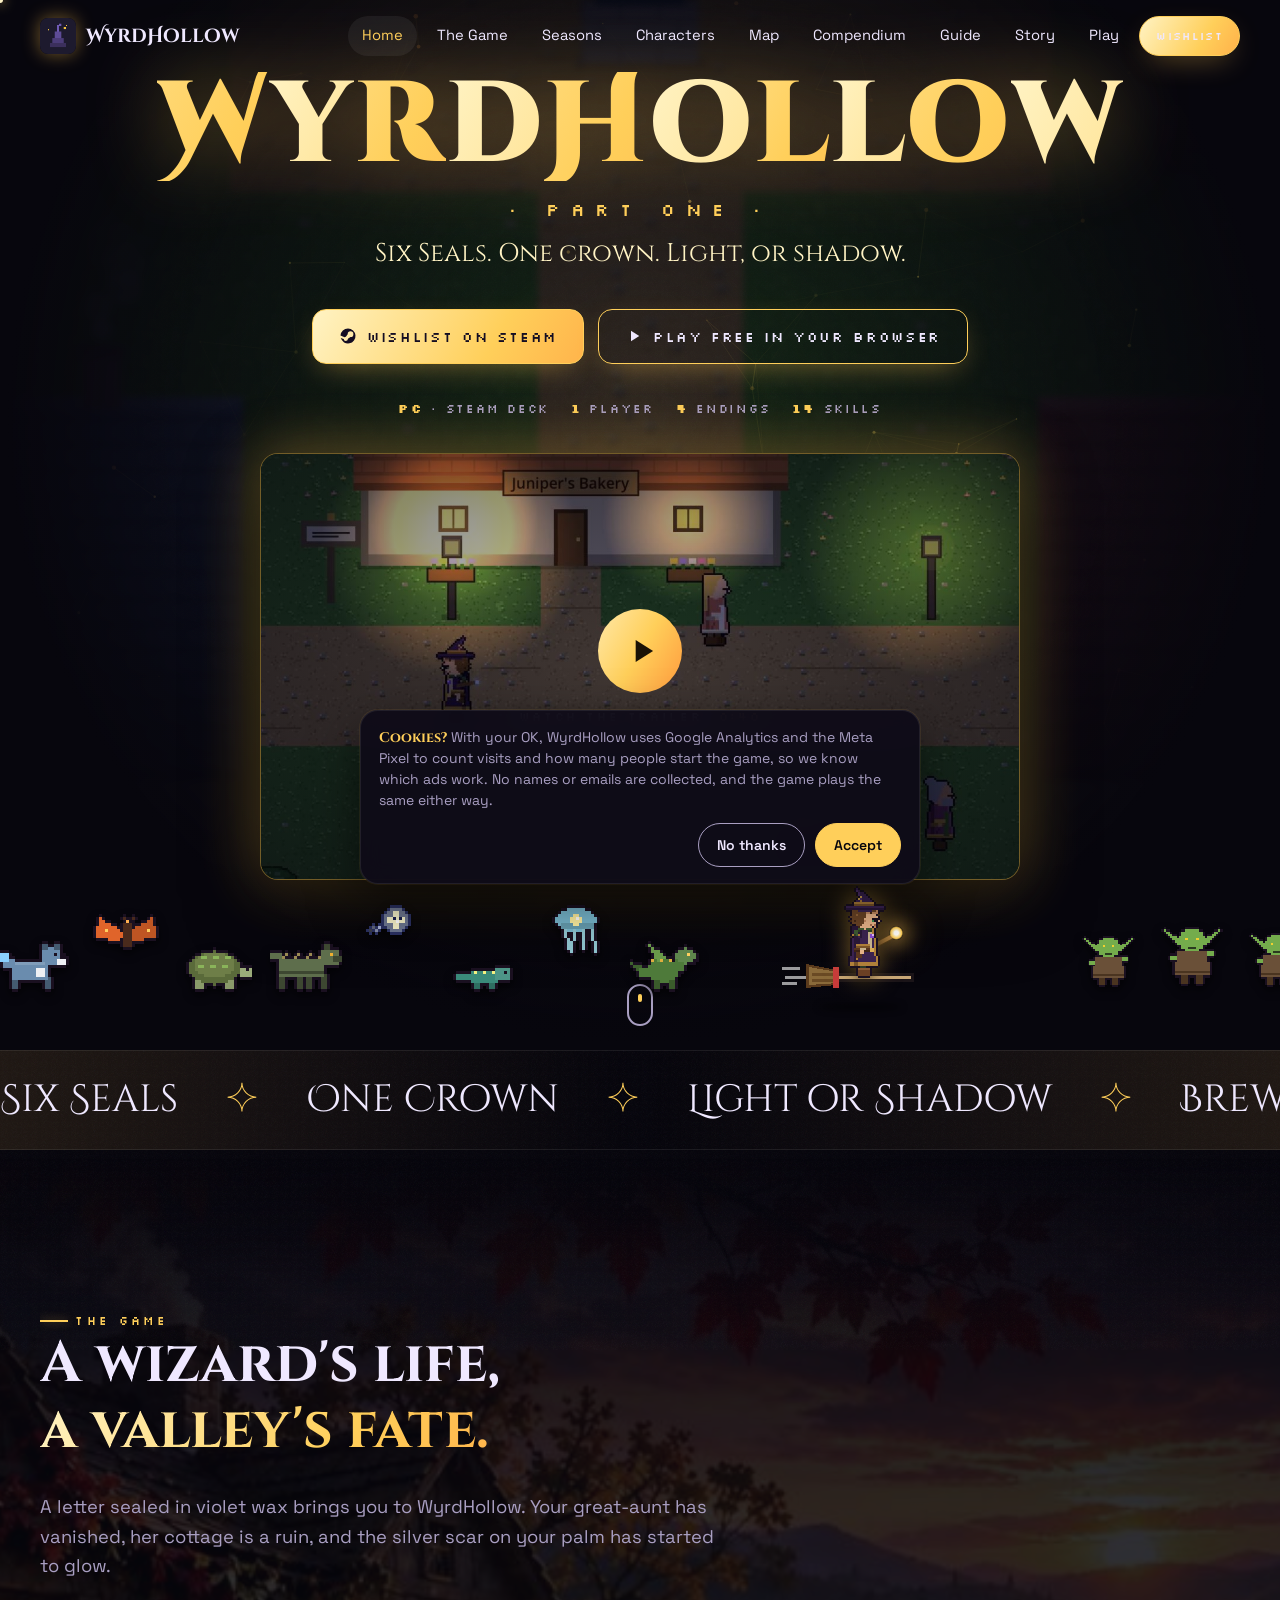
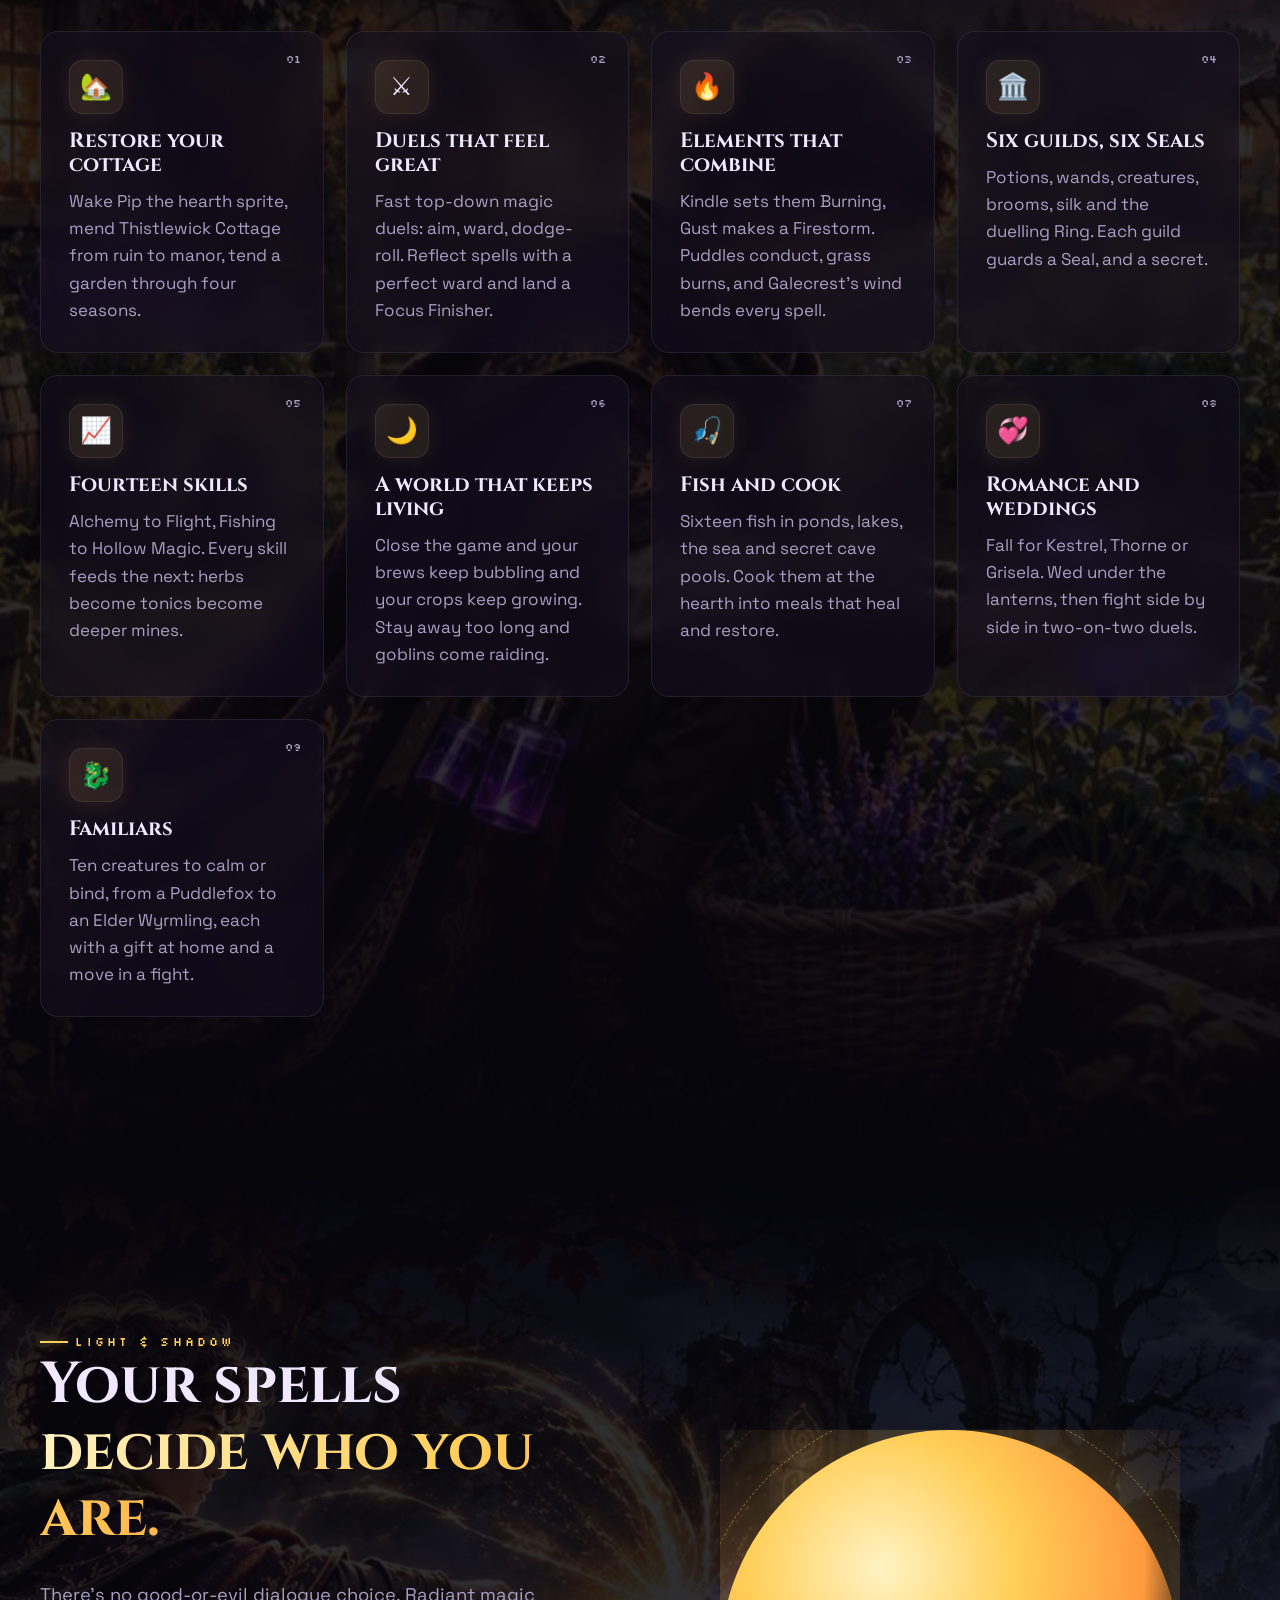
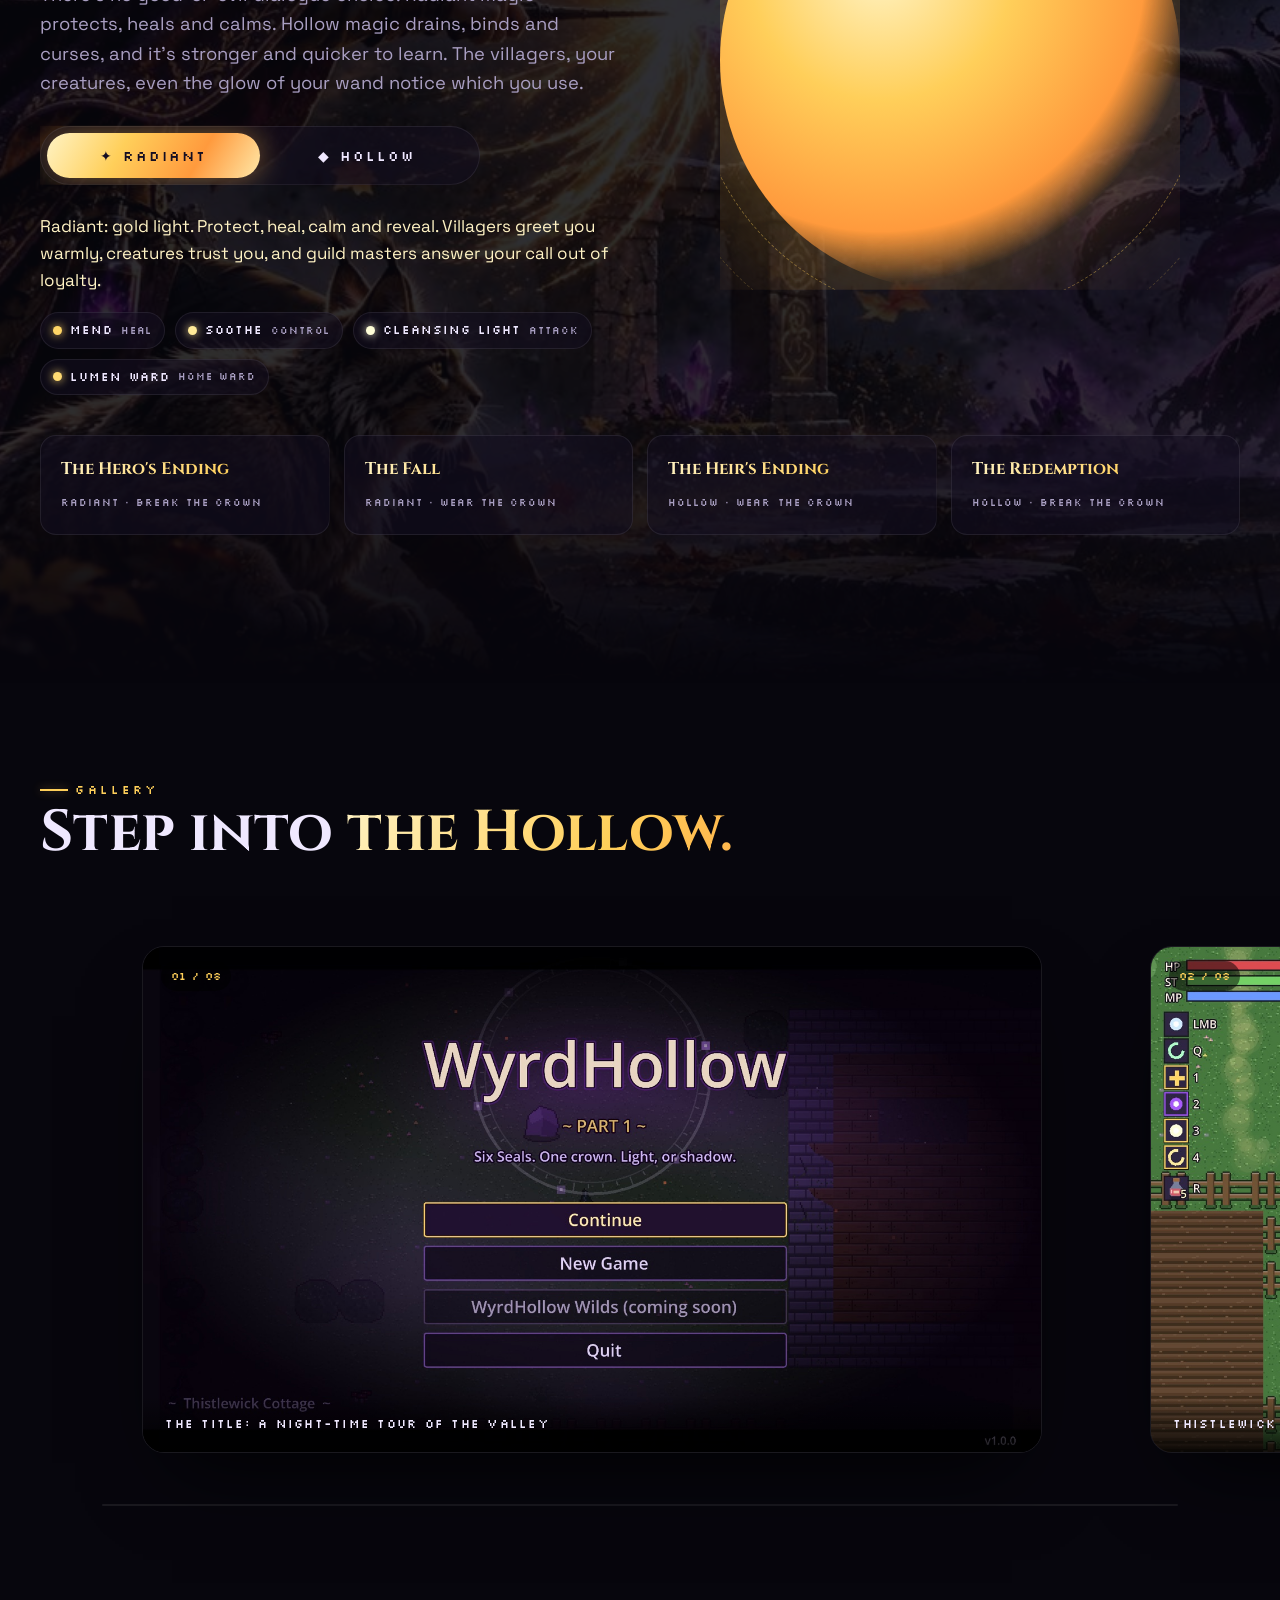
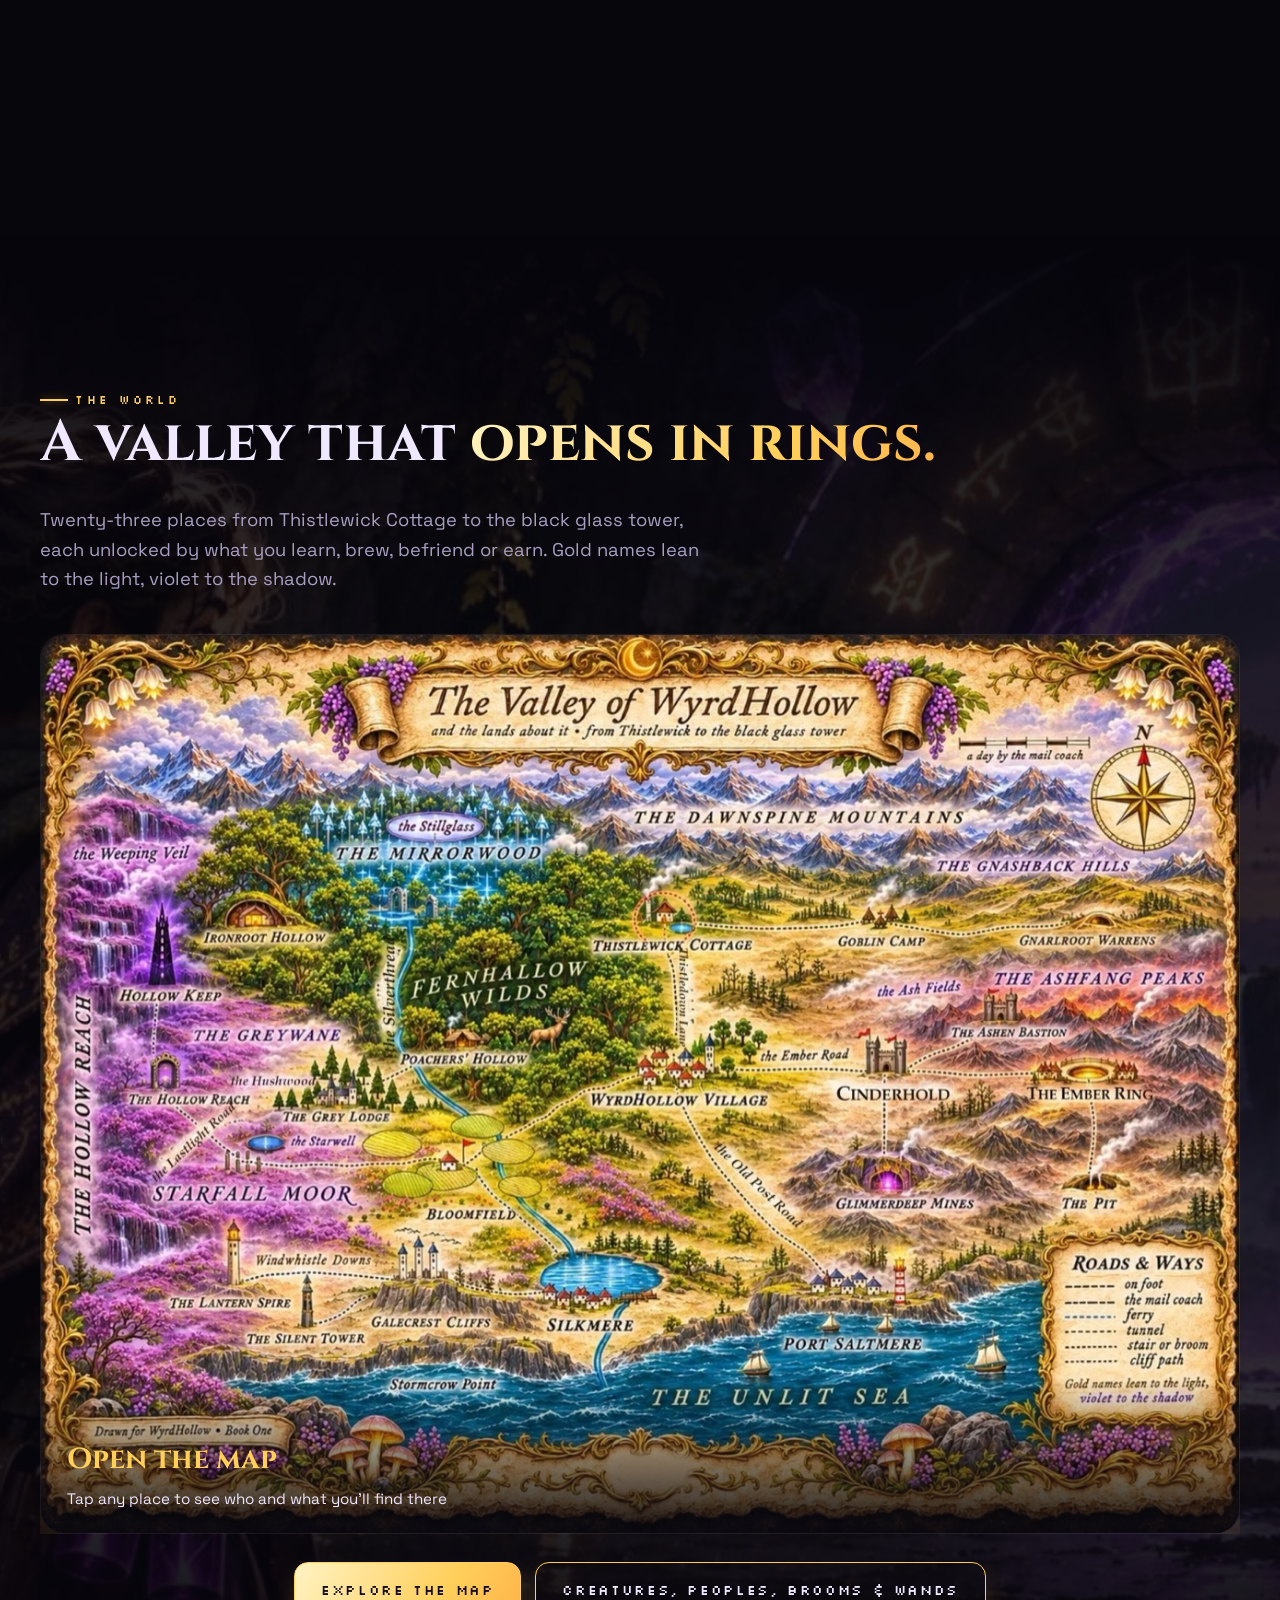
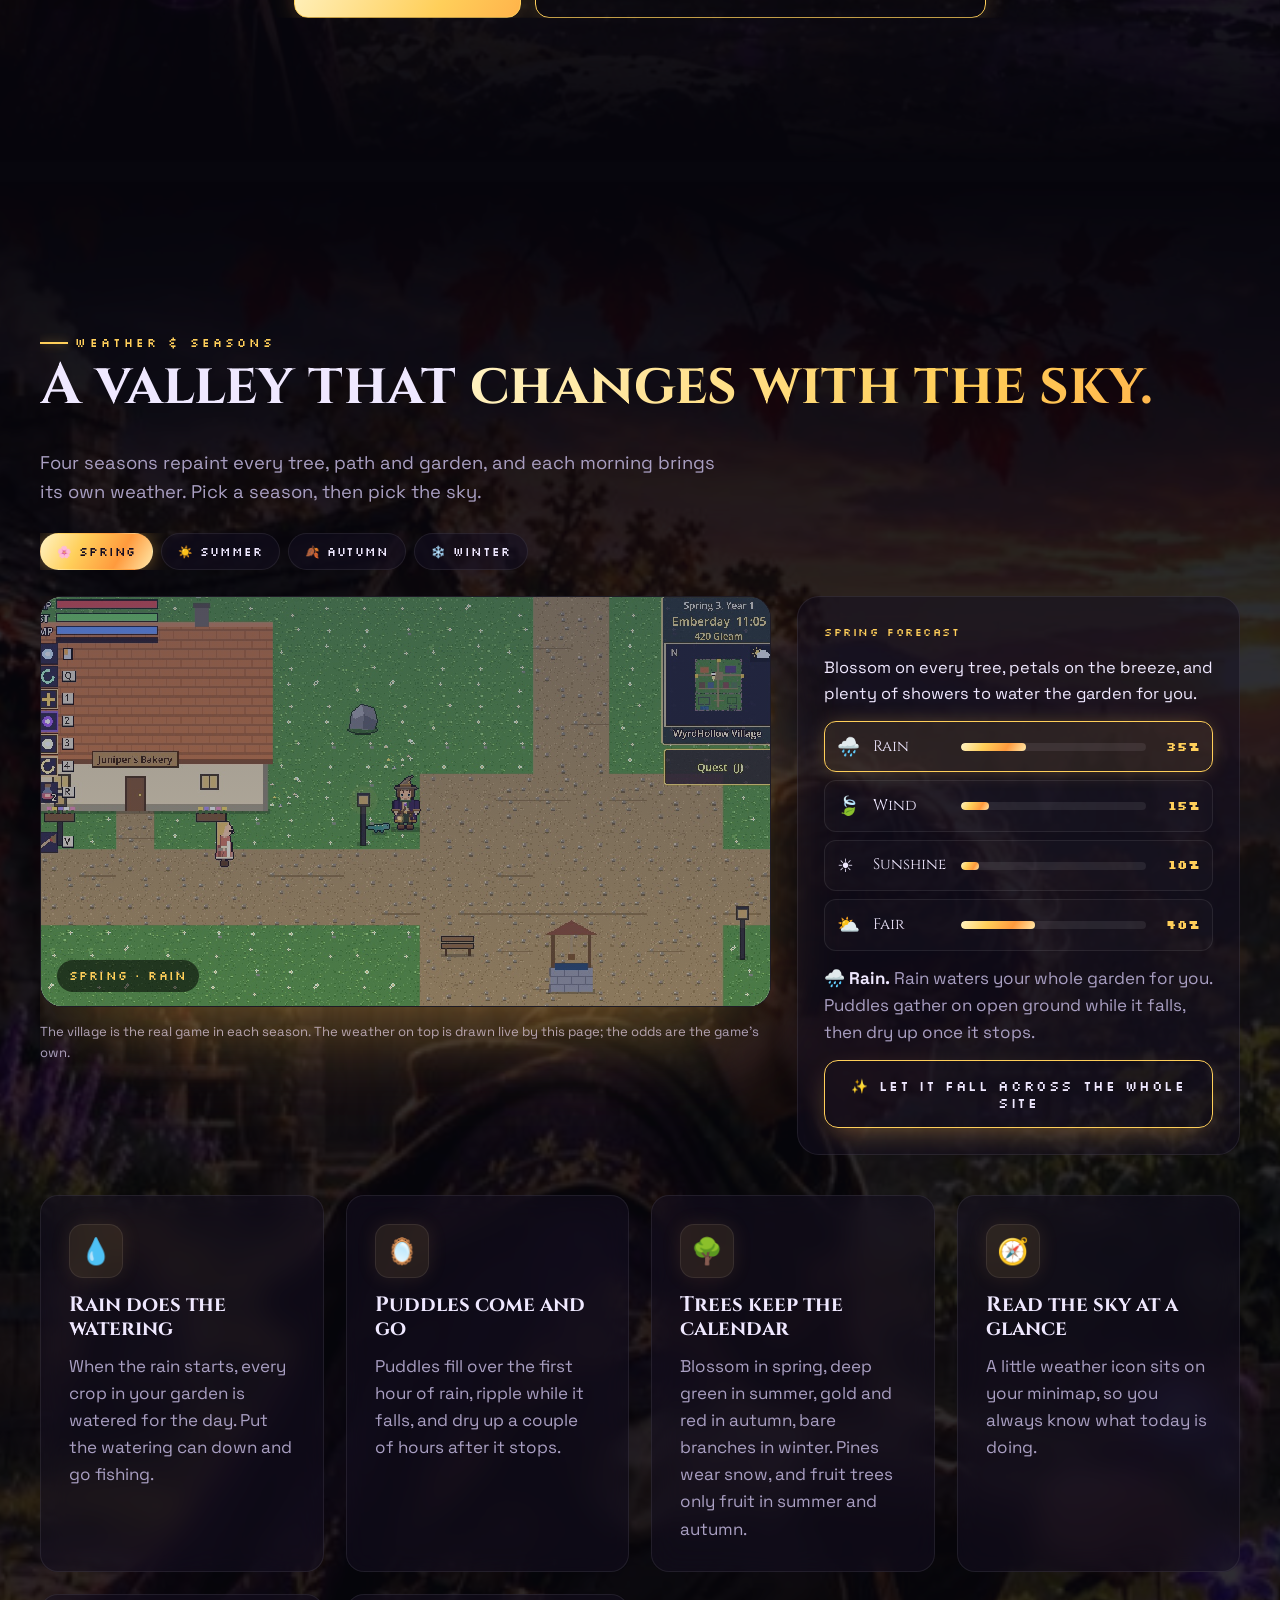
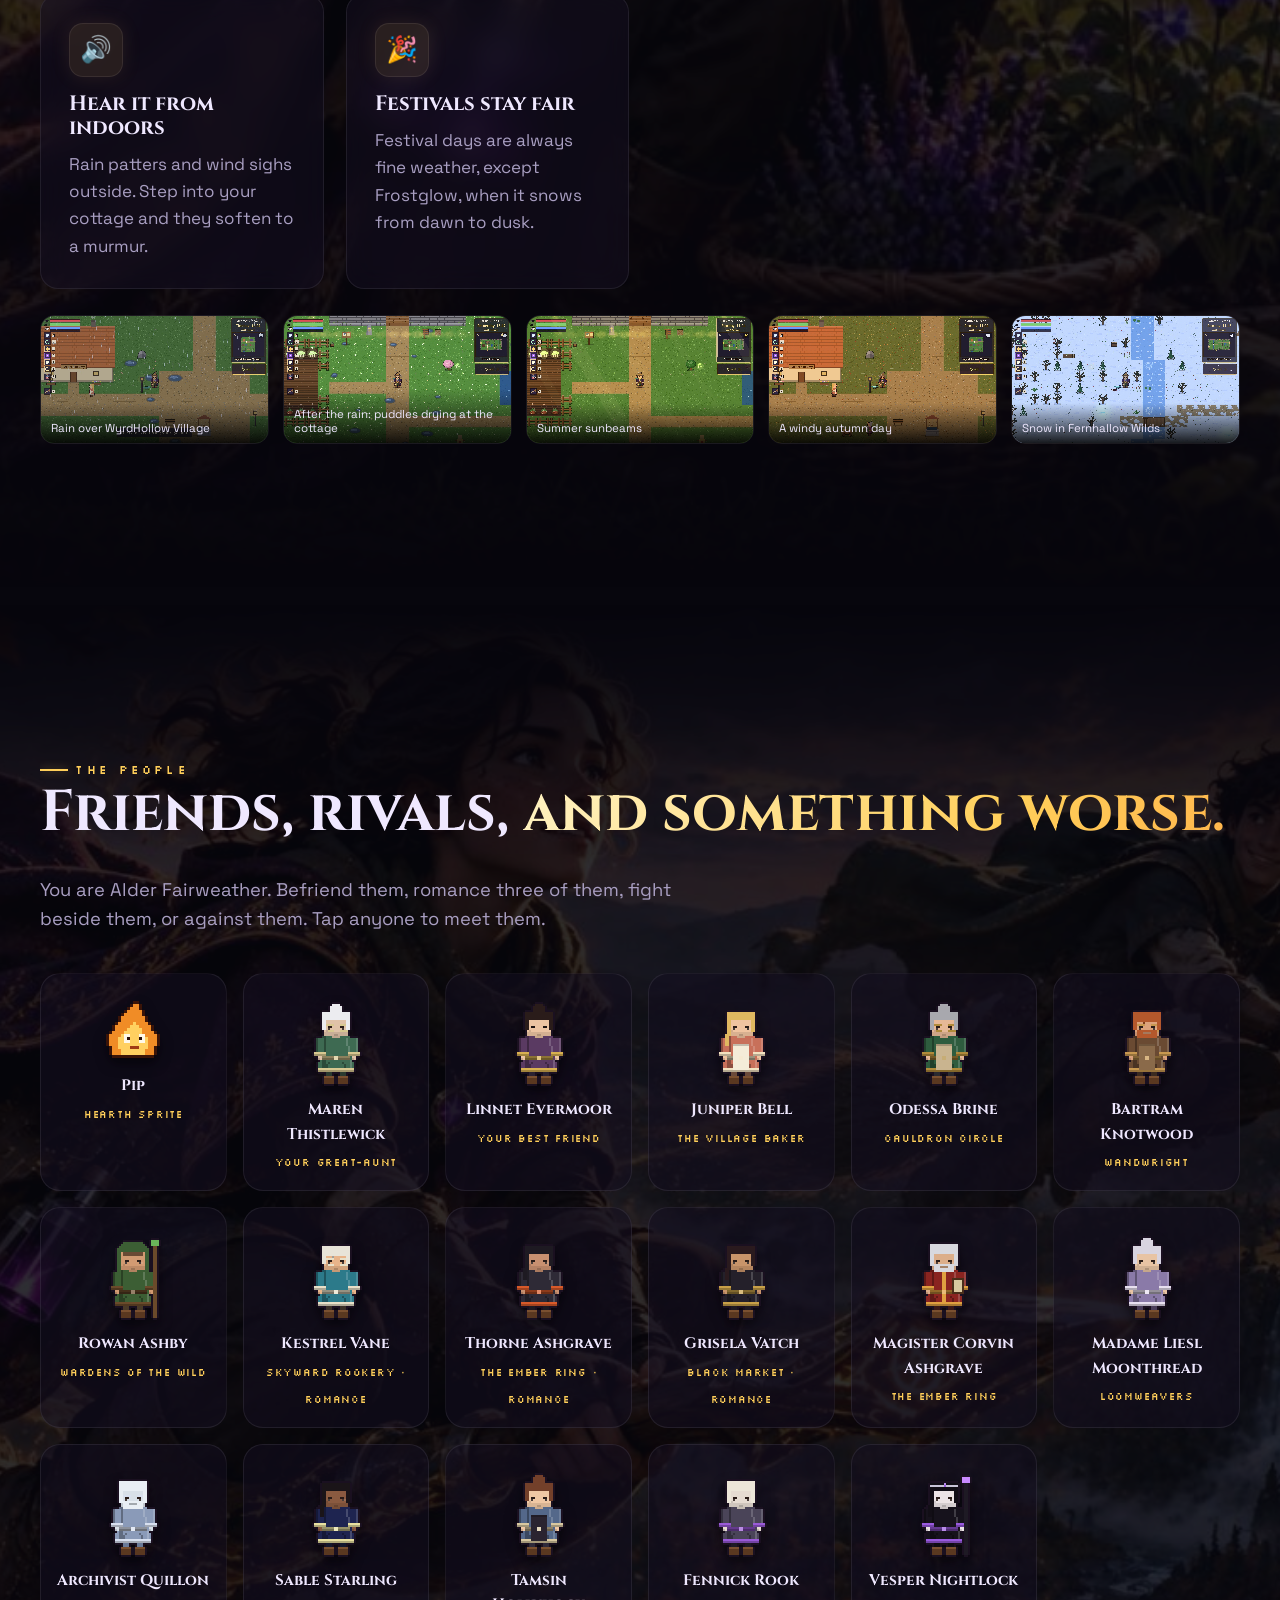
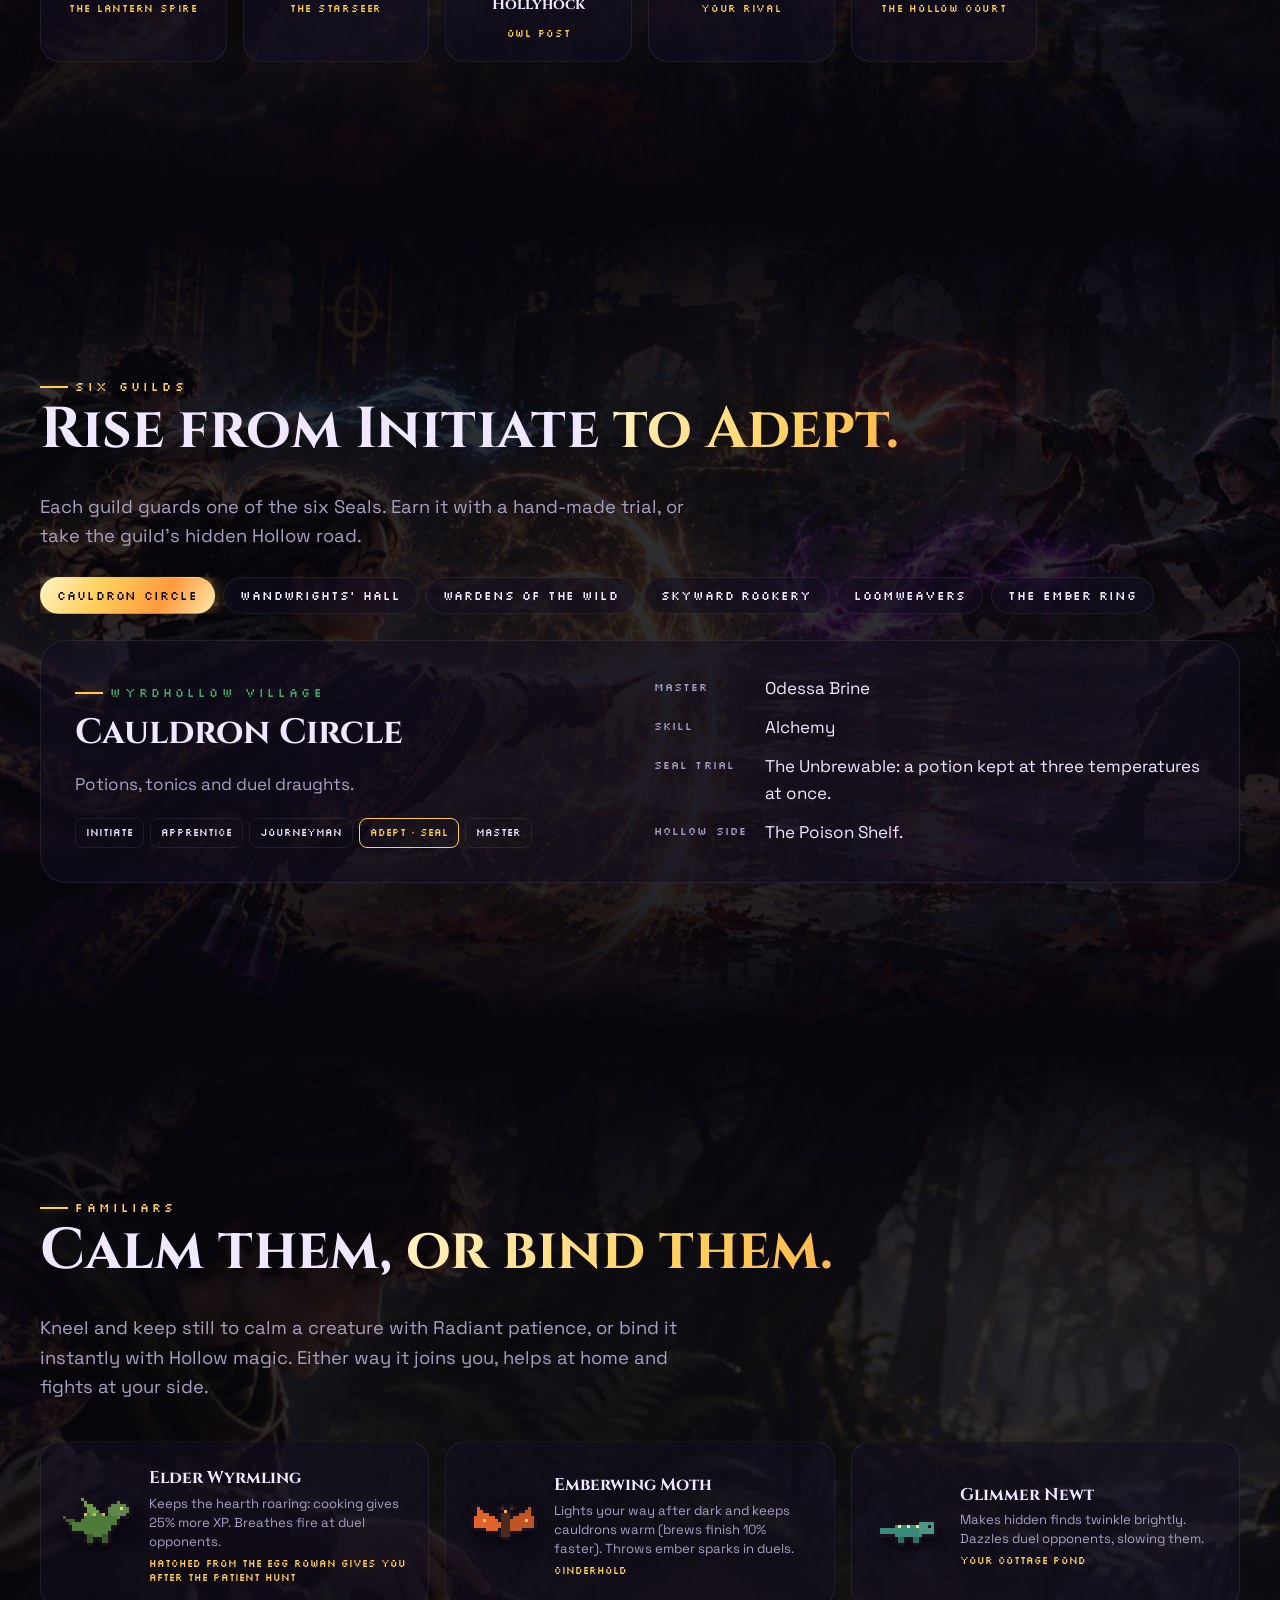
==== index.html @ f8dd158a "The Book section: WyrdHollow: Part 1, the novel, January 2027" ====
<!doctype html>
<html lang="en" data-path="radiant">
<head>
	<meta charset="utf-8">
	<meta name="viewport" content="width=device-width, initial-scale=1">
	<title>WyrdHollow: Part 1 · Free cozy wizard life sim, play in your browser</title>
	<meta name="description" content="Play WyrdHollow: Part 1 free in your browser, no download. A cosy pixel-art wizarding life sim: restore your cottage, grow herbs, brew potions, join six guilds, duel with real-time magic and choose Light or Shadow.">
	<meta property="og:title" content="WyrdHollow: Part 1">
	<meta property="og:description" content="Six Seals. One crown. Light, or shadow. A pixel-art wizarding life sim coming to Steam.">
	<meta property="og:image" content="https://www.wyrdhollow.com/assets/shots/01_title.jpg">
	<meta property="og:url" content="https://www.wyrdhollow.com/">
	<meta property="og:type" content="website">
	<meta name="twitter:card" content="summary_large_image">
	<link rel="canonical" href="https://www.wyrdhollow.com/">
	<script type="application/ld+json">{"@context":"https://schema.org","@type":"VideoGame","name":"WyrdHollow: Part 1","url":"https://www.wyrdhollow.com/","image":"https://www.wyrdhollow.com/assets/shots/01_title.jpg","description":"A cosy pixel-art wizarding life sim. Restore your cottage, grow herbs, brew potions, join six guilds, duel with real-time magic and choose Light or Shadow.","genre":["Life simulation","Role-playing"],"gamePlatform":["Web browser"],"applicationCategory":"Game","operatingSystem":"Any","playMode":"SinglePlayer","offers":{"@type":"Offer","price":"0","priceCurrency":"USD","url":"https://www.wyrdhollow.com/play/"}}</script>
	<meta name="theme-color" content="#07060d">
	<link rel="icon" href="assets/favicon.png">
	<link rel="preconnect" href="https://fonts.googleapis.com">
	<link rel="preconnect" href="https://fonts.gstatic.com" crossorigin>
	<link href="https://fonts.googleapis.com/css2?family=Cinzel+Decorative:wght@700;900&family=Cinzel:wght@500;700&family=Silkscreen&family=Space+Grotesk:wght@400;500;600&display=swap" rel="stylesheet">
	<link rel="stylesheet" href="css/style.css?v=18">
</head>
<body class="locked">
	<div id="loader"><div class="sig"><div class="ring"></div><div class="ring"></div><div class="ring"></div></div><p>WEAVING THE VALLEY…</p></div>
	<canvas id="weave"></canvas>
	<div class="grain"></div>
	<div class="vignette"></div>
	<div id="wipe"></div>
	<div id="portal"></div>
	<div id="cursor"></div><div id="cursor-dot"></div>
	<div id="scrollbar"></div>
	<canvas id="skyfall" aria-hidden="true"></canvas>

	<header class="top">
		<div class="wrap nav">
			<a class="brand" href="#/"><img src="assets/icon.png" alt="">WyrdHollow</a>
			<button class="menu-btn" aria-label="Menu">MENU</button>
			<nav class="links">
				<a href="#/" data-view="home">Home</a>
				<a href="#/#game" data-view="home">The Game</a>
				<a href="#/#weather" data-view="home">Seasons</a>
				<a href="#/#characters" data-view="home">Characters</a>
				<a href="#/map" data-view="map">Map</a>
				<a href="#/compendium" data-view="compendium">Compendium</a>
				<a href="#/guide" data-view="guide">Guide</a>
				<a href="#/story" data-view="story">Story</a>
				<a href="#/play" data-view="play">Play</a>
				<a class="btn" data-steam href="#" style="padding:10px 16px;font-size:.7rem">Wishlist</a>
			</nav>
		</div>
	</header>

	<main>
	<!-- ============================ HOME ============================ -->
	<div class="view" id="view-home">
		<section class="hero">
			<div class="hero-bg"><img src="assets/shots/03_village.jpg" alt="" data-parallax="0.25"></div>
			<div class="hero-inner wrap">
				<h1 class="logo" aria-label="WyrdHollow">WyrdHollow</h1>
				<div class="part">· PART ONE ·</div>
				<p class="tag">Six Seals. One crown. Light, or shadow.</p>
				<div class="hero-ctas">
					<a class="btn magnet" data-steam href="#"><svg viewBox="0 0 24 24" fill="currentColor"><path d="M12 2a10 10 0 0 0-10 9.4l5.4 2.2a2.8 2.8 0 0 1 1.6-.5h.2l2.4-3.5v-.1a3.8 3.8 0 1 1 3.8 3.8h-.1l-3.4 2.4v.1a2.8 2.8 0 0 1-5.6.3L2.4 14.8A10 10 0 1 0 12 2z"/></svg>Wishlist on Steam</a>
					<a class="btn ghost magnet" href="#/play"><svg viewBox="0 0 24 24" fill="currentColor"><path d="M8 5v14l11-7z"/></svg>Play free in your browser</a>
				</div>
				<div class="hero-meta"><span><b>PC</b> · STEAM DECK</span><span><b>1</b> PLAYER</span><span><b>4</b> ENDINGS</span><span><b>14</b> SKILLS</span></div>
				<!-- The trailer: wide cut on computers, tall cut on phones. Nothing downloads until Play is pressed. -->
				<div class="hero-trailer" id="trailer">
					<video id="trailer-video" playsinline preload="none" poster="assets/trailer/poster.jpg" aria-label="WyrdHollow trailer"></video>
					<button class="trailer-play" id="trailer-play" type="button" aria-label="Watch the trailer">
						<span class="ring"><svg viewBox="0 0 24 24" fill="currentColor"><path d="M8 5v14l11-7z"/></svg></span>
						<span class="label">WATCH THE TRAILER <i>0:40</i></span>
					</button>
				</div>
			</div>
			<div class="parade" id="parade" aria-hidden="true"></div>
			<div class="scroll-hint"></div>
		</section>

		<div class="marquee"><div class="track" id="marquee"></div></div>

		<section id="game" data-bg style="--bgimg:url(../assets/bg/game_garden.jpg)">
			<div class="wrap">
				<span class="kicker" data-reveal>The Game</span>
				<h2 data-reveal>A wizard's life,<br><span class="grad-text">a valley's fate.</span></h2>
				<p class="lead" data-reveal>A letter sealed in violet wax brings you to WyrdHollow. Your great-aunt has vanished, her cottage is a ruin, and the silver scar on your palm has started to glow.</p>
				<div class="grid g3" id="features" style="margin-top:50px"></div>
			</div>
		</section>

		<section id="path" data-bg style="--bgimg:url(../assets/bg/path_duel.jpg)">
			<div class="wrap path">
				<div>
					<span class="kicker" data-reveal>Light &amp; Shadow</span>
					<h2 data-reveal>Your spells<br><span class="grad-text">decide who you are.</span></h2>
					<p class="lead" data-reveal>There's no good-or-evil dialogue choice. Radiant magic protects, heals and calms. Hollow magic drains, binds and curses, and it's stronger and quicker to learn. The villagers, your creatures, even the glow of your wand notice which you use.</p>
					<div class="switch" data-reveal><span class="knob"></span><button data-p="radiant">✦ RADIANT</button><button data-p="hollow">◆ HOLLOW</button></div>
					<p id="path-blurb" class="swap" style="color:var(--accent3)"></p>
					<div class="spell-chips" id="path-spells"></div>
				</div>
				<div class="orb" data-reveal></div>
			</div>
			<div class="wrap"><div class="endings" id="endings"></div></div>
		</section>

		<section class="hscroll" id="gallery">
			<div class="sticky">
				<div class="wrap" style="margin-bottom:34px"><span class="kicker">Gallery</span><h2>Step into <span class="grad-text">the Hollow.</span></h2></div>
				<div class="rail" id="rail"></div>
				<div class="progress-bar"><i id="rail-bar"></i></div>
				<p class="swipe-hint" id="swipe-hint">Swipe to see all the screenshots →</p>
			</div>
		</section>

		<section id="world" data-bg style="--bgimg:url(../assets/bg/world_portal.jpg)">
			<div class="wrap">
				<span class="kicker" data-reveal>The World</span>
				<h2 data-reveal>A valley that <span class="grad-text">opens in rings.</span></h2>
				<p class="lead" data-reveal>Twenty-three places from Thistlewick Cottage to the black glass tower, each unlocked by what you learn, brew, befriend or earn. Gold names lean to the light, violet to the shadow.</p>
				<a class="map-teaser" href="#/map" data-reveal>
					<img src="assets/atlas/map_small.jpg" alt="The painted map of the Valley of WyrdHollow" loading="lazy" width="1300" height="975">
					<span class="map-teaser-cta"><b>Open the map</b><small>Tap any place to see who and what you'll find there</small></span>
				</a>
				<div class="hero-ctas" style="margin-top:28px" data-reveal><a class="btn magnet" href="#/map">Explore the map</a><a class="btn ghost magnet" href="#/compendium">Creatures, peoples, brooms &amp; wands</a></div>
			</div>
		</section>

		<section id="weather" data-bg style="--bgimg:url(../assets/bg/game_garden.jpg)">
			<div class="wrap">
				<span class="kicker" data-reveal>Weather &amp; Seasons</span>
				<h2 data-reveal>A valley that <span class="grad-text">changes with the sky.</span></h2>
				<p class="lead" data-reveal>Four seasons repaint every tree, path and garden, and each morning brings its own weather. Pick a season, then pick the sky.</p>
				<div class="tabs" id="season-tabs" data-reveal></div>
				<div class="sky" data-reveal>
					<div class="sky-left">
					<div class="sky-stage" id="sky-stage" data-kind="rain">
						<div class="sky-imgs" id="sky-imgs"></div>
						<div class="sky-tint"></div>
						<canvas id="sky-canvas"></canvas>
						<div class="sky-flash" id="sky-flash"></div>
						<span class="sky-label" id="sky-label"></span>
					</div>
					<p class="sky-note">The village is the real game in each season. The weather on top is drawn live by this page; the odds are the game's own.</p>
					</div>
					<div class="sky-panel">
						<span class="sky-kicker" id="sky-season"></span>
						<p class="sky-blurb swap" id="sky-blurb"></p>
						<div class="forecast" id="forecast"></div>
						<p class="sky-kind swap" id="sky-kind"></p>
						<button class="btn ghost" id="sky-everywhere" type="button" aria-pressed="false">✨ Let it fall across the whole site</button>
					</div>
				</div>
				<div class="grid g3" id="sky-facts" style="margin-top:40px"></div>
				<div class="sky-shots" id="sky-shots"></div>
			</div>
		</section>

		<section id="characters" data-bg style="--bgimg:url(../assets/bg/characters_broom.jpg)">
			<div class="wrap">
				<span class="kicker" data-reveal>The People</span>
				<h2 data-reveal>Friends, rivals, <span class="grad-text">and something worse.</span></h2>
				<p class="lead" data-reveal>You are Alder Fairweather. Befriend them, romance three of them, fight beside them, or against them. Tap anyone to meet them.</p>
				<div class="cast" id="cast" style="margin-top:40px"></div>
			</div>
		</section>

		<section id="guilds" data-bg style="--bgimg:url(../assets/bg/guilds_duel.jpg)">
			<div class="wrap">
				<span class="kicker" data-reveal>Six Guilds</span>
				<h2 data-reveal>Rise from Initiate <span class="grad-text">to Adept.</span></h2>
				<p class="lead" data-reveal>Each guild guards one of the six Seals. Earn it with a hand-made trial, or take the guild's hidden Hollow road.</p>
				<div class="tabs" id="guild-tabs" data-reveal></div>
				<div class="guild-panel swap" id="guild-panel" data-reveal></div>
			</div>
		</section>

		<section id="familiars" data-bg style="--bgimg:url(../assets/bg/familiars_fox.jpg)">
			<div class="wrap">
				<span class="kicker" data-reveal>Familiars</span>
				<h2 data-reveal>Calm them, <span class="grad-text">or bind them.</span></h2>
				<p class="lead" data-reveal>Kneel and keep still to calm a creature with Radiant patience, or bind it instantly with Hollow magic. Either way it joins you, helps at home and fights at your side.</p>
				<div class="critters" id="critters" style="margin-top:40px"></div>
			</div>
		</section>

		<section id="achievements" data-bg style="--bgimg:url(../assets/bg/achievements_book.jpg)">
			<div class="wrap">
				<span class="kicker" data-reveal>Achievements</span>
				<h2 data-reveal><span id="ach-count">33</span> to earn on <span class="grad-text">Steam.</span></h2>
				<p class="lead" data-reveal>Hover or tap a badge to see what it asks of you.</p>
				<div class="ach" id="ach" style="margin-top:40px"></div>
			</div>
		</section>

		<section id="book" data-bg style="--bgimg:url(../assets/bg/achievements_book.jpg)">
			<div class="wrap book">
				<div class="book-cover" data-reveal aria-hidden="true">
					<span class="bc-top">A NOVEL</span>
					<span class="bc-title">Wyrd<br>Hollow</span>
					<span class="bc-part">· PART 1 ·</span>
					<span class="bc-seal">✦</span>
					<span class="bc-by">JT</span>
				</div>
				<div>
					<span class="kicker" data-reveal>The Book</span>
					<h2 data-reveal>WyrdHollow: <span style="white-space:nowrap">Part 1,</span><br><span class="grad-text">the novel.</span></h2>
					<div class="book-date" data-reveal>COMING JANUARY 2027</div>
					<p class="lead" data-reveal>WyrdHollow began as a book. JT has been writing it since 2020, and the first part arrives in January 2027.</p>
					<p data-reveal style="color:var(--muted)">A letter sealed in violet wax, a ruined cottage, a silver scar that has started to glow, and six Seals standing between the valley and the Hollow Crown. Read the whole story, then choose how it ends.</p>
					<p class="book-note" data-reveal>Where to get it will be posted here closer to launch.</p>
				</div>
			</div>
		</section>

		<section id="news" data-bg style="--bgimg:url(../assets/bg/world_portal.jpg)">
			<div class="wrap">
				<span class="kicker" data-reveal>Fresh from the workshop</span>
				<h2 data-reveal>What's new <span class="grad-text">in the valley.</span></h2>
				<div class="news" id="news-list" style="margin-top:40px"></div>
			</div>
		</section>


		<section class="everywhere" id="everywhere">
			<div class="wrap">
				<span class="kicker" data-reveal>Play and follow</span>
				<h2 data-reveal>Find WyrdHollow <span class="grad-text">everywhere.</span></h2>
				<div class="ev-grid" data-reveal>
					<a class="ev-card" href="#/play"><span class="ev-ico"><svg viewBox="0 0 24 24" fill="currentColor" aria-hidden="true"><path d="M8 5v14l11-7z"/></svg></span><span><b>Play in your browser</b><small>Free, right here</small></span><i class="ev-tag live">Live</i></a>
					<a class="ev-card" href="https://jtgill00.itch.io/wyrdhollow" target="_blank" rel="noopener"><span class="ev-ico"><svg viewBox="0 0 24 24" fill="currentColor" aria-hidden="true"><path d="M4 4h16l2 4v2a2.5 2.5 0 0 1-4.3 1.7A2.5 2.5 0 0 1 14 11.7a2.5 2.5 0 0 1-4 0A2.5 2.5 0 0 1 6.3 11.7 2.5 2.5 0 0 1 2 10V8zm0 9.5c.6.3 1.3.5 2 .5V19h12v-5c.7 0 1.4-.2 2-.5V21H4z"/></svg></span><span><b>itch.io</b><small>Play free on itch.io</small></span><i class="ev-tag live">Live</i></a>
					<div class="ev-card soon"><img class="ev-app" src="assets/app-icon.png" alt="WyrdHollow app icon" width="56" height="56"><span><b>App Store</b><small>iPhone and iPad</small></span><i class="ev-tag">Coming soon</i></div>
					<a class="ev-card" data-steam href="#"><span class="ev-ico"><svg viewBox="0 0 24 24" fill="currentColor" aria-hidden="true"><circle cx="12" cy="12" r="10" opacity=".25"/><circle cx="15.5" cy="9.5" r="3.2"/><circle cx="8.5" cy="15.5" r="2.4"/></svg></span><span><b>Steam</b><small>Wishlist it</small></span><i class="ev-tag">Coming soon</i></a>
				</div>
				<div class="ev-social" data-reveal>
					<a href="https://www.tiktok.com/@wyrdhollow" target="_blank" rel="noopener" aria-label="WyrdHollow on TikTok"><svg viewBox="0 0 24 24" fill="currentColor" aria-hidden="true"><path d="M15.5 3h-3v12.2a2.6 2.6 0 1 1-2.6-2.6c.3 0 .5 0 .8.1V9.6a5.7 5.7 0 1 0 4.800 5.6V9.3a7 7 0 0 0 4 1.3v-3a4 4 0 0 1-4-4.6z"/></svg><span>TikTok</span></a>
					<a href="https://www.instagram.com/wyrdhollowmagic/" target="_blank" rel="noopener" aria-label="WyrdHollow on Instagram"><svg viewBox="0 0 24 24" fill="none" stroke="currentColor" stroke-width="2" aria-hidden="true"><rect x="3" y="3" width="18" height="18" rx="5"/><circle cx="12" cy="12" r="4.2"/><circle cx="17.3" cy="6.7" r="1.1" fill="currentColor" stroke="none"/></svg><span>Instagram</span></a>
					<a href="https://www.facebook.com/wyrdhollow/" target="_blank" rel="noopener" aria-label="WyrdHollow on Facebook"><svg viewBox="0 0 24 24" fill="currentColor" aria-hidden="true"><path d="M13.5 22v-8h2.7l.4-3.2h-3.1V8.7c0-.9.3-1.6 1.6-1.6h1.7V4.2c-.3 0-1.3-.1-2.5-.1-2.5 0-4.1 1.5-4.1 4.3v2.4H7.5V14h2.7v8z"/></svg><span>Facebook</span></a>
				</div>
			</div>
		</section>

		<section class="cta-band" data-bg style="--bgimg:url(../assets/bg/cta_cottage.jpg)">
			<div class="wrap" style="position:relative">
				<span class="kicker" data-reveal>Coming to Steam</span>
				<h2 class="grad-text" data-reveal>The valley is waiting.</h2>
				<p class="lead" style="margin:0 auto 34px" data-reveal>Wishlist WyrdHollow: Part 1 to hear the moment it opens its gates.</p>
				<div class="hero-ctas" data-reveal><a class="btn magnet" data-steam href="#">Wishlist on Steam</a><a class="btn ghost magnet" href="#/play">Play it now</a><a class="btn ghost magnet" href="#/guide">Read the guide</a></div>
			</div>
		</section>
	</div>

	<!-- ============================ MAP ============================ -->
	<div class="view bg-top" id="view-map" data-bg style="--bgimg:url(../assets/bg/world_portal.jpg)">
		<div class="page-hero wrap">
			<span class="kicker">The Map</span>
			<h1 class="grad-text">The Valley of WyrdHollow</h1>
			<p class="lead" style="margin:0 auto">From Thistlewick to the black glass tower. Tap a light on the map, or pick a name from the list, to see what a place is, how to reach it, and who and what you may meet there.</p>
		</div>
		<div class="wrap wide">
			<div class="atlas-bar">
				<div class="tabs" id="atlas-filter" style="margin:0"></div>
				<div class="atlas-zoom"><button type="button" id="atlas-out" aria-label="Zoom out">−</button><button type="button" id="atlas-in" aria-label="Zoom in">+</button><button type="button" id="atlas-full">VIEW WHOLE MAP</button></div>
			</div>
			<div class="atlas">
				<div class="atlas-frame" id="atlas-frame">
					<div class="atlas-map" id="atlas-map"><img src="assets/atlas/map.jpg" alt="A painted map of the Valley of WyrdHollow and the lands about it" width="2600" height="1950"></div>
				</div>
				<aside class="atlas-card" id="atlas-card" aria-live="polite"></aside>
			</div>
			<p class="atlas-hint">On a phone, drag the map sideways. Gold lights lean to the light, violet to the shadow, silver to neither.</p>
			<div class="atlas-index" id="atlas-index"></div>
		</div>
	</div>

	<!-- ============================ COMPENDIUM ============================ -->
	<div class="view bg-top" id="view-compendium" data-bg style="--bgimg:url(../assets/bg/familiars_fox.jpg)">
		<div class="page-hero wrap">
			<span class="kicker">A Field Compendium</span>
			<h1 class="grad-text">What things are.</h1>
			<p class="lead" style="margin:0 auto">The creatures, the peoples and their schools, brooms, wands, the six Seals and the black glass tower. Painted plates by JT; tap any picture to see the whole page, and its pencil sketch.</p>
		</div>
		<div class="wrap">
			<div class="tabs comp-tabs" id="comp-tabs"></div>
			<div id="comp-body"></div>
		</div>
	</div>

	<!-- ============================ GUIDE ============================ -->
	<div class="view bg-top" id="view-guide" data-bg style="--bgimg:url(../assets/bg/guide_runes.jpg)">
		<div class="page-hero wrap">
			<span class="kicker">The Field Guide</span>
			<h1 class="grad-text">Stuck? Start here.</h1>
			<p class="lead" style="margin:0 auto">Everything in WyrdHollow, from your first Glowcap to the crown chamber. Search for anything: a fish, a place, a person, a quest step.</p>
		</div>
		<div class="wrap guide">
			<aside class="toc" id="toc"></aside>
			<div>
				<div class="search"><svg viewBox="0 0 24 24" fill="none" stroke="currentColor" stroke-width="2"><circle cx="11" cy="11" r="7"/><path d="m20 20-3.5-3.5"/></svg><input id="q" type="search" placeholder="Try “ferry”, “Glowgill”, “Mirrorwood”, “finisher”…" autocomplete="off"></div>
				<div class="results" id="results"></div>
				<div id="guide-body"></div>
			</div>
		</div>
	</div>

	<!-- ============================ STORY ============================ -->
	<div class="view bg-top" id="view-story" data-bg style="--bgimg:url(../assets/bg/story_shadow.jpg)">
		<div class="page-hero wrap">
			<span class="kicker">The Story</span>
			<h1 class="grad-text">Past &amp; Present</h1>
			<p class="lead" style="margin:0 auto">Twenty-five years ago the Weave shattered. This is everything that led to it, and everything that follows. Spoilers are hidden until you tap them.</p>
		</div>
		<div class="wrap">
			<div class="spoiler-bar"><div class="switch" id="spoil-switch"><span class="knob"></span><button data-s="off">HIDE SPOILERS</button><button data-s="on">SHOW EVERYTHING</button></div></div>
			<div class="timeline" id="timeline"><div class="fill" id="tfill"></div></div>
		</div>
	</div>

	<!-- ============================ PLAY ============================ -->
	<div class="view bg-top" id="view-play" data-bg style="--bgimg:url(../assets/bg/cta_cottage.jpg)">
		<div class="page-hero wrap">
			<span class="kicker">Play in your browser</span>
			<h1 class="grad-text">The valley is open.</h1>
			<p class="lead" style="margin:0 auto">The whole of WyrdHollow: Part 1, free to play right here while it makes its way to Steam.</p>
		</div>
		<div class="wrap">
			<div class="player" id="player">
				<button class="player-start" id="player-start" type="button">
					<span class="player-shot" style="background-image:url(assets/shots/02_cottage.jpg)"></span>
					<span class="player-play"><svg viewBox="0 0 24 24" fill="currentColor"><path d="M8 5v14l11-7z"/></svg></span>
					<b>Start the game</b>
					<small>About a 45 MB download the first time · works on phones too</small>
				</button>
			</div>
			<div class="player-bar">
				<button class="btn ghost" id="player-full" type="button" disabled><svg viewBox="0 0 24 24" fill="none" stroke="currentColor" stroke-width="2"><path d="M4 9V4h5M20 9V4h-5M4 15v5h5M20 15v5h-5"/></svg>Fullscreen</button>
				<a class="btn ghost" href="#/guide" data-to="g-controls">Controls</a>
			</div>
			<div class="grid g3 player-notes">
				<div class="card"><div class="ico">💾</div><h3>Your saves</h3><p>Your game saves in this browser as you play, in any of three slots. Clearing your browsing data or switching browsers starts you fresh.</p></div>
				<div class="card"><div class="ico">🎮</div><h3>Controls</h3><p><b>Computer:</b> WASD to move, mouse to aim, E to talk and use, Esc to pause. Controllers work too.<br><b>Phone or tablet:</b> turn it sideways. Left thumb walks; tap anywhere on the open screen to cast at that spot, and hold to keep casting. Tap to read on.</p></div>
				<div class="card"><div class="ico">⏸️</div><h3>Taking a break</h3><p>Press Esc to pause before you wander off to another page. Closing the tab is fine: your progress is saved.</p></div>
			</div>
		</div>
	</div>
	</main>

	<footer>
		<div class="wrap">
			<div class="cols">
				<div><a class="brand" href="#/"><img src="assets/icon.png" alt="">WyrdHollow: Part 1</a><p style="max-width:360px">A pixel-art wizarding life sim. Created by JT.</p></div>
				<div><b style="color:var(--ink)">Explore</b><br><a href="#/#game">The Game</a><br><a href="#/map">The Map</a><br><a href="#/compendium">Compendium</a><br><a href="#/#weather">Seasons</a><br><a href="#/guide">Guide</a><br><a href="#/story">Story</a><br><a href="#/#achievements">Achievements</a></div>
				<div><b style="color:var(--ink)">Play</b><br><a href="#/play">In your browser</a><br><a href="https://jtgill00.itch.io/wyrdhollow" target="_blank" rel="noopener">itch.io</a><br><span>App Store (coming soon)</span><br><a data-steam href="#">Steam</a></div>
				<div><b style="color:var(--ink)">Follow</b><br><a href="https://www.tiktok.com/@wyrdhollow" target="_blank" rel="noopener">TikTok</a><br><a href="https://www.instagram.com/wyrdhollowmagic/" target="_blank" rel="noopener">Instagram</a><br><a href="https://www.facebook.com/wyrdhollow/" target="_blank" rel="noopener">Facebook</a><br><a href="privacy.html">Privacy</a><br><a href="#" data-cookie-settings hidden>Cookie settings</a></div>
			</div>
			<p class="legal">© <span id="year"></span> JT. WyrdHollow and all its characters are original works. Steam and the Steam logo are trademarks of Valve Corporation. App Store, iPhone and iPad are trademarks of Apple Inc. Made with the Godot Engine.</p>
		</div>
	</footer>

	<div id="lightbox"><div><img alt=""><p></p><button type="button" class="btn ghost" id="lb-alt" hidden>See the pencil sketch</button></div></div>
	<div id="person-modal"><div class="box"></div></div>

	<script src="js/tracking.js?v=16"></script>
	<script src="js/data.js?v=14"></script>
	<script src="js/content.js?v=15"></script>
	<script src="js/world.js?v=1"></script>
	<script src="js/app.js?v=16"></script>
</body>
</html>
---- css/style.css ----
/* WyrdHollow: Part 1 — the official site.
   Two paths, two skins: html[data-path="radiant"] (gold light) and
   html[data-path="hollow"] (violet shadow). Everything takes its colour
   from the variables below, so flipping the path re-skins the whole site. */

:root {
	--bg: #07060d;
	--bg2: #0e0b18;
	--ink: #efe8ff;
	--muted: #a99fc2;
	--line: rgba(255, 255, 255, 0.08);
	--glass: rgba(20, 16, 34, 0.55);
	--glass-hi: rgba(255, 255, 255, 0.06);
	--radius: 18px;
	--pixel: "Silkscreen", monospace;
	--display: "Cinzel Decorative", "Cinzel", serif;
	--serif: "Cinzel", serif;
	--sans: "Space Grotesk", system-ui, sans-serif;
	--ease: cubic-bezier(0.2, 0.8, 0.1, 1);
}

html[data-path="radiant"] {
	--accent: #ffcf5a;
	--accent2: #ff9a3d;
	--accent3: #fff3c4;
	--glow: rgba(255, 196, 80, 0.45);
	--tint: rgba(255, 190, 90, 0.1);
	--grad: linear-gradient(120deg, #fff3c4 0%, #ffcf5a 35%, #ff9a3d 70%, #ffe8a8 100%);
}

html[data-path="hollow"] {
	--accent: #b47cff;
	--accent2: #ff4fd8;
	--accent3: #e7d4ff;
	--glow: rgba(170, 100, 255, 0.5);
	--tint: rgba(150, 90, 255, 0.12);
	--grad: linear-gradient(120deg, #e7d4ff 0%, #b47cff 35%, #ff4fd8 70%, #c9a8ff 100%);
}

* { box-sizing: border-box; }
html { scroll-behavior: smooth; }   /* no overflow here: it would stop the gallery pinning (position: sticky) */
main, header, footer, section { max-width: 100vw; }
.marquee, .hero, #view-home { overflow-x: clip; }
body {
	margin: 0;
	background: var(--bg);
	color: var(--ink);
	font-family: var(--sans);
	font-size: 17px;
	line-height: 1.6;
	overflow-x: clip;   /* clip, not hidden: hidden turns the page into its own scroller and breaks the pinned gallery */
	-webkit-font-smoothing: antialiased;
}
body.locked { overflow: hidden; }
img.px, .px { image-rendering: pixelated; image-rendering: crisp-edges; }
a { color: var(--accent); text-decoration: none; }
a:hover { text-decoration: underline; }
::selection { background: var(--accent); color: #120c1e; }
h1, h2, h3 { font-family: var(--serif); line-height: 1.15; margin: 0 0 0.5em; }
h2 { font-size: clamp(2rem, 4.5vw, 3.6rem); }
h3 { font-size: 1.3rem; }
.grad-text {
	background: var(--grad);
	background-size: 200% 100%;
	-webkit-background-clip: text;
	background-clip: text;
	color: transparent;
	animation: sheen 6s linear infinite;
}
@keyframes sheen { to { background-position: -200% 0; } }
.kicker {
	font-family: var(--pixel);
	font-size: 0.78rem;
	letter-spacing: 0.25em;
	text-transform: uppercase;
	color: var(--accent);
	display: inline-flex;
	align-items: center;
	gap: 0.6em;
}
.kicker::before { content: ""; width: 28px; height: 2px; background: var(--accent); box-shadow: 0 0 10px var(--glow); }
.wrap { width: min(1200px, 100% - 32px); margin-inline: auto; }
section { position: relative; padding: clamp(80px, 12vw, 160px) 0; }
.lead { font-size: 1.15rem; color: var(--muted); max-width: 680px; }

/* --- The Weave (background canvas), grain and cursor ----------------------- */
#weave { position: fixed; inset: 0; z-index: 0; pointer-events: none; }
.grain {
	position: fixed; inset: -50%; z-index: 1; pointer-events: none; opacity: 0.06;
	background-image: url("data:image/svg+xml,%3Csvg xmlns='http://www.w3.org/2000/svg' width='160' height='160'%3E%3Cfilter id='n'%3E%3CfeTurbulence baseFrequency='.9' numOctaves='2'/%3E%3C/filter%3E%3Crect width='160' height='160' filter='url(%23n)'/%3E%3C/svg%3E");
	animation: grain 1.2s steps(6) infinite;
}
@keyframes grain { 50% { transform: translate(-3%, 2%); } 100% { transform: translate(2%, -3%); } }
.vignette { position: fixed; inset: 0; z-index: 1; pointer-events: none; background: radial-gradient(ellipse at center, transparent 40%, rgba(0, 0, 0, 0.75)); }
main, header, footer { position: relative; z-index: 2; }
#cursor, #cursor-dot { position: fixed; z-index: 9999; pointer-events: none; border-radius: 50%; transform: translate(-50%, -50%); mix-blend-mode: screen; }
#cursor { width: 38px; height: 38px; border: 1.5px solid var(--accent); box-shadow: 0 0 22px var(--glow), inset 0 0 12px var(--glow); transition: width 0.25s var(--ease), height 0.25s var(--ease), background 0.25s; }
#cursor.big { width: 70px; height: 70px; background: var(--tint); }
#cursor-dot { width: 6px; height: 6px; background: var(--accent3); box-shadow: 0 0 12px var(--accent); }
@media (pointer: coarse) { #cursor, #cursor-dot { display: none; } }

/* --- Loader ----------------------------------------------------------------- */
#loader { position: fixed; inset: 0; z-index: 10000; background: var(--bg); display: grid; place-items: center; transition: clip-path 1.1s var(--ease); clip-path: circle(150% at 50% 50%); }
#loader.gone { clip-path: circle(0% at 50% 50%); pointer-events: none; }
#loader .sig { width: 140px; height: 140px; position: relative; }
#loader .ring { position: absolute; inset: 0; border-radius: 50%; border: 2px solid transparent; border-top-color: var(--accent); border-right-color: var(--accent2); animation: spin 1.2s linear infinite; filter: drop-shadow(0 0 12px var(--glow)); }
#loader .ring:nth-child(2) { inset: 18px; animation-duration: 1.8s; animation-direction: reverse; }
#loader .ring:nth-child(3) { inset: 36px; animation-duration: 0.9s; }
#loader p { position: absolute; top: calc(50% + 100px); left: 50%; transform: translateX(-50%); font-family: var(--pixel); font-size: 0.75rem; letter-spacing: 0.3em; color: var(--muted); white-space: nowrap; }
@keyframes spin { to { transform: rotate(360deg); } }

/* --- Path wipe (Radiant <-> Hollow) ------------------------------------------ */
#wipe { position: fixed; inset: 0; z-index: 9000; pointer-events: none; clip-path: circle(0 at var(--wx, 50%) var(--wy, 50%)); }
#wipe.go { animation: wipe 1.1s var(--ease) forwards; }
@keyframes wipe { 0% { clip-path: circle(0 at var(--wx) var(--wy)); } 50% { clip-path: circle(150% at var(--wx) var(--wy)); opacity: 1; } 100% { clip-path: circle(150% at var(--wx) var(--wy)); opacity: 0; } }

/* --- Header / nav ------------------------------------------------------------- */
header.top { position: fixed; top: 0; left: 0; right: 0; z-index: 50; transition: transform 0.4s var(--ease), background 0.3s; }
header.top.scrolled { background: rgba(7, 6, 13, 0.65); backdrop-filter: blur(16px); -webkit-backdrop-filter: blur(16px); border-bottom: 1px solid var(--line); }
header.top.hide { transform: translateY(-100%); }
.nav { display: flex; align-items: center; justify-content: space-between; height: 72px; gap: 16px; }
.brand { display: flex; align-items: center; gap: 10px; font-family: var(--display); font-weight: 700; font-size: 1.2rem; color: var(--ink); }
.brand img { width: 36px; height: 36px; border-radius: 8px; box-shadow: 0 0 18px var(--glow); }
.brand:hover { text-decoration: none; }
.links { display: flex; gap: 6px; align-items: center; }
.links a { color: var(--ink); font-size: 0.92rem; padding: 8px 14px; border-radius: 999px; position: relative; transition: background 0.25s, color 0.25s; }
.links a:hover, .links a.on { background: var(--glass-hi); color: var(--accent); text-decoration: none; }
.menu-btn { display: none; background: none; border: 1px solid var(--line); color: var(--ink); border-radius: 12px; padding: 8px 12px; font-family: var(--pixel); }
@media (max-width: 960px) {
	.links { position: fixed; inset: 72px 0 auto 0; flex-direction: column; background: rgba(7, 6, 13, 0.95); backdrop-filter: blur(16px); padding: 16px; gap: 4px; transform: translateY(-140%); transition: transform 0.45s var(--ease); border-bottom: 1px solid var(--line); }
	.links.open { transform: none; }
	.links a { width: 100%; text-align: center; padding: 12px; }
	.menu-btn { display: block; }
}

/* --- Buttons ------------------------------------------------------------------ */
.btn {
	--b: var(--accent);
	position: relative; display: inline-flex; align-items: center; gap: 10px;
	font-family: var(--pixel); font-size: 0.85rem; letter-spacing: 0.12em; text-transform: uppercase;
	padding: 16px 26px; border-radius: 14px; border: 1px solid var(--b); color: #140d22; background: var(--grad); background-size: 200% 100%;
	box-shadow: 0 0 0 0 var(--glow), 0 10px 30px -10px var(--glow); cursor: pointer; overflow: hidden;
	transition: transform 0.3s var(--ease), box-shadow 0.3s; animation: sheen 5s linear infinite;
}
.btn:hover { text-decoration: none; transform: translateY(-2px); box-shadow: 0 0 0 6px var(--tint), 0 18px 40px -10px var(--glow); }
.btn.ghost { background: transparent; color: var(--ink); animation: none; }
.btn.ghost:hover { background: var(--tint); }
.btn svg { width: 18px; height: 18px; }

/* --- Hero ----------------------------------------------------------------------- */
.hero { min-height: 100svh; display: grid; place-items: center; padding-top: 72px; overflow: hidden; }
.hero-bg { position: absolute; inset: 0; z-index: -1; }
.hero-bg img { width: 100%; height: 100%; object-fit: cover; opacity: 0.28; filter: saturate(1.3) blur(3px); transform: scale(1.1); }
.hero-bg::after { content: ""; position: absolute; inset: 0; background: radial-gradient(ellipse at 50% 40%, transparent 0%, var(--bg) 70%), linear-gradient(to bottom, transparent 60%, var(--bg)); }
.hero-inner { text-align: center; position: relative; }
.logo { white-space: nowrap; font-family: var(--display); font-weight: 900; font-size: clamp(2.2rem, 9vw, 8rem); line-height: 0.95; margin: 0; letter-spacing: 0.01em; filter: drop-shadow(0 0 40px var(--glow)); }
.logo span { display: inline-block; opacity: 0; transform: translateY(60px) rotateX(-80deg); transform-origin: bottom;
	background: var(--grad); background-size: 1000% 100%; -webkit-background-clip: text; background-clip: text; color: transparent; }
.logo span:nth-child(odd) { background-position-x: 30%; }
.ready .logo span { animation: rise 1s var(--ease) forwards; }
@keyframes rise { to { opacity: 1; transform: none; } }
.part { font-family: var(--pixel); color: var(--accent); letter-spacing: 0.6em; margin: 14px 0 10px; font-size: clamp(0.8rem, 2vw, 1.1rem); }
.tag { font-family: var(--serif); font-size: clamp(1.1rem, 2.6vw, 1.6rem); color: var(--accent3); margin: 8px 0 34px; }
.hero-ctas { display: flex; gap: 14px; justify-content: center; flex-wrap: wrap; }
.hero-meta { margin-top: 36px; display: flex; gap: 22px; justify-content: center; flex-wrap: wrap; font-family: var(--pixel); font-size: 0.72rem; color: var(--muted); letter-spacing: 0.15em; }
.hero-meta b { color: var(--accent); }
/* The trailer under the hero buttons. */
.hero-trailer { position: relative; width: min(760px, 100%); aspect-ratio: 16 / 9; margin: 34px auto 0; border-radius: var(--radius); overflow: hidden; background: #000; border: 1px solid rgba(255, 207, 90, 0.45); box-shadow: 0 24px 70px rgba(0, 0, 0, 0.65), 0 0 60px var(--glow); }
.hero-trailer video { position: absolute; inset: 0; width: 100%; height: 100%; object-fit: cover; display: block; }
.trailer-play { position: absolute; inset: 0; width: 100%; border: 0; padding: 0; cursor: pointer; display: flex; flex-direction: column; align-items: center; justify-content: center; gap: 16px; color: #fff; background: radial-gradient(ellipse at center, rgba(7, 6, 13, 0.15), rgba(7, 6, 13, 0.6)); transition: background 0.3s; }
.trailer-play:hover { background: radial-gradient(ellipse at center, rgba(7, 6, 13, 0), rgba(7, 6, 13, 0.45)); }
.trailer-play .ring { width: 84px; height: 84px; border-radius: 50%; display: grid; place-items: center; color: #1a1206; background: linear-gradient(120deg, #ffe8a8, #ffcf5a 50%, #ff9a3d); box-shadow: 0 0 0 0 rgba(255, 207, 90, 0.6); animation: trailer-pulse 2s infinite; transition: transform 0.25s var(--ease); }
.trailer-play:hover .ring { transform: scale(1.1); }
.trailer-play .ring svg { width: 38px; height: 38px; margin-left: 4px; }
.trailer-play .label { font-family: var(--pixel); font-size: 0.74rem; letter-spacing: 0.22em; text-shadow: 0 2px 10px #000; }
.trailer-play .label i { font-style: normal; color: var(--accent); margin-left: 8px; }
@keyframes trailer-pulse { 70% { box-shadow: 0 0 0 22px rgba(255, 207, 90, 0); } 100% { box-shadow: 0 0 0 0 rgba(255, 207, 90, 0); } }
.hero-trailer.playing .trailer-play { display: none; }
.hero:has(.hero-trailer) { padding-bottom: 170px; }   /* room for the parade to run underneath */
@media (max-width: 700px) and (orientation: portrait) {
	.hero-trailer.playing { width: min(78vw, 340px); aspect-ratio: 9 / 16; }   /* the tall cut on phones */
	.trailer-play .ring { width: 66px; height: 66px; } .trailer-play .ring svg { width: 30px; height: 30px; }
}
@media (prefers-reduced-motion: reduce) { .trailer-play .ring { animation: none; } }
/* The parade under the title: the hero on a broom, goblins giving chase, then the creatures. */
.parade { position: absolute; bottom: 5vh; left: 0; display: flex; align-items: flex-end; gap: 18px; z-index: 1; pointer-events: none; animation: parade 38s linear infinite; will-change: transform; }
@keyframes parade { from { transform: translateX(calc(-100% - 60px)); } to { transform: translateX(100vw); } }
.parade .sprite { background-repeat: no-repeat; image-rendering: pixelated; filter: drop-shadow(0 4px 4px rgba(0, 0, 0, 0.6)); }
.parade .gap { flex: 0 0 auto; }
.rider { position: relative; width: 64px; height: 120px; flex: 0 0 auto; animation: hover 1.6s ease-in-out infinite; }
@keyframes hover { 50% { transform: translateY(-9px) rotate(-1.5deg); } }
.rider .sprite { position: absolute; left: 4px; bottom: 15px; filter: drop-shadow(0 0 12px var(--glow)) drop-shadow(0 4px 4px rgba(0, 0, 0, 0.5)); }
.rider .broom { position: absolute; left: -46px; bottom: 14px; width: 132px; height: 33px; shape-rendering: crispEdges; image-rendering: pixelated; }
.rider .broom .streak { animation: streak 0.5s linear infinite; }
.rider .broom .streak:nth-child(2) { animation-delay: -0.17s; } .rider .broom .streak:nth-child(3) { animation-delay: -0.33s; }
@keyframes streak { from { transform: translateX(0); opacity: 0.7; } to { transform: translateX(-14px); opacity: 0; } }
.rider .shadow { position: absolute; left: -10px; bottom: -6px; width: 84px; height: 8px; border-radius: 50%; background: rgba(0, 0, 0, 0.45); filter: blur(3px); animation: shadow 1.6s ease-in-out infinite; }
@keyframes shadow { 50% { transform: scaleX(0.8); opacity: 0.6; } }
.wand { position: absolute; left: 44px; bottom: 56px; width: 28px; height: 4px; background: linear-gradient(90deg, #2a180c, #a87848); box-shadow: 0 0 0 1px #140c06; border-radius: 2px; transform: rotate(-28deg); transform-origin: 0 50%; }
.wand::after { content: ""; position: absolute; right: -7px; top: -6px; width: 14px; height: 14px; border-radius: 50%; background: radial-gradient(circle, #fff 0 22%, var(--accent3) 30%, var(--accent) 55%, transparent 72%); box-shadow: 0 0 18px 6px var(--glow), 0 0 40px 12px var(--tint); animation: tip 0.9s ease-in-out infinite; }
@keyframes tip { 50% { transform: scale(1.45); filter: brightness(1.3); } }
.spark { position: absolute; left: 70px; bottom: 66px; width: 4px; height: 4px; background: var(--accent3); box-shadow: 0 0 8px 2px var(--accent); animation: spark 1.2s linear infinite; opacity: 0; }
@keyframes spark { 0% { opacity: 1; transform: translate(0, 0) scale(1); } 100% { opacity: 0; transform: translate(-90px, var(--dy, 14px)) scale(0.2); } }
.goblin { flex: 0 0 auto; animation: hop 0.42s ease-in-out infinite; }
@keyframes hop { 50% { transform: translateY(-7px); } }
.critter-walk { flex: 0 0 auto; animation: bob 0.9s ease-in-out infinite; }
.critter-walk.fly { margin-bottom: 46px; animation: fly 2.2s ease-in-out infinite; }
@keyframes bob { 50% { transform: translateY(-3px); } }
@keyframes fly { 50% { transform: translateY(-14px); } }
@media (max-width: 600px) { .parade { transform-origin: bottom left; zoom: 0.7; } }
.scroll-hint { position: absolute; bottom: 24px; left: 50%; transform: translateX(-50%); width: 26px; height: 42px; border: 2px solid var(--muted); border-radius: 14px; }
.scroll-hint::after { content: ""; position: absolute; left: 50%; top: 8px; width: 4px; height: 8px; margin-left: -2px; background: var(--accent); border-radius: 2px; animation: scrollhint 1.6s infinite; }
@keyframes scrollhint { 0% { opacity: 0; transform: translateY(0); } 40% { opacity: 1; } 100% { opacity: 0; transform: translateY(14px); } }

/* --- Marquee ---------------------------------------------------------------------- */
.marquee { overflow: hidden; border-block: 1px solid var(--line); background: linear-gradient(90deg, var(--tint), transparent, var(--tint)); padding: 18px 0; position: relative; z-index: 2; }
.marquee .track { display: flex; gap: 48px; width: max-content; animation: marquee 40s linear infinite; font-family: var(--display); font-size: clamp(1.4rem, 3vw, 2.4rem); white-space: nowrap; }
.marquee .track span:nth-child(even) { color: var(--accent); -webkit-text-stroke: 1px var(--accent); color: transparent; }
@keyframes marquee { to { transform: translateX(-50%); } }

/* --- Reveal on scroll ------------------------------------------------------------------ */
[data-reveal] { opacity: 0; transform: translateY(40px); transition: opacity 1s var(--ease), transform 1s var(--ease), clip-path 1.2s var(--ease); }
[data-reveal="wipe"] { clip-path: inset(0 100% 0 0); transform: none; }
[data-reveal].in { opacity: 1; transform: none; clip-path: inset(0 0 0 0); }

/* --- Glass cards with 3D tilt ---------------------------------------------------------- */
.grid { display: grid; gap: 22px; }
.g3 { grid-template-columns: repeat(auto-fit, minmax(280px, 1fr)); }
.g4 { grid-template-columns: repeat(auto-fit, minmax(230px, 1fr)); }
.card {
	position: relative; padding: 28px; border-radius: var(--radius); background: var(--glass); border: 1px solid var(--line);
	backdrop-filter: blur(14px); -webkit-backdrop-filter: blur(14px); overflow: hidden; transform-style: preserve-3d;
	transition: transform 0.25s var(--ease), border-color 0.3s, box-shadow 0.3s;
}
.card::before { content: ""; position: absolute; inset: 0; border-radius: inherit; padding: 1px; background: linear-gradient(140deg, var(--accent), transparent 40%, transparent 60%, var(--accent2)); -webkit-mask: linear-gradient(#000 0 0) content-box, linear-gradient(#000 0 0); -webkit-mask-composite: xor; mask-composite: exclude; opacity: 0; transition: opacity 0.3s; }
.card:hover { border-color: transparent; box-shadow: 0 30px 60px -20px var(--glow); }
.card:hover::before { opacity: 1; }
.card .glare { position: absolute; inset: 0; pointer-events: none; background: radial-gradient(circle at var(--gx, 50%) var(--gy, 50%), rgba(255, 255, 255, 0.18), transparent 45%); opacity: 0; transition: opacity 0.3s; }
.card:hover .glare { opacity: 1; }
.card .ico { width: 54px; height: 54px; border-radius: 14px; display: grid; place-items: center; background: var(--tint); border: 1px solid var(--line); font-size: 1.6rem; margin-bottom: 16px; box-shadow: 0 0 20px var(--tint); }
.card p { color: var(--muted); margin: 0; }
.card .num { position: absolute; top: 18px; right: 22px; font-family: var(--pixel); font-size: 0.7rem; color: var(--muted); }

/* --- Light & Shadow --------------------------------------------------------------------- */
.path { display: grid; grid-template-columns: 1fr 1fr; gap: 40px; align-items: center; }
@media (max-width: 860px) { .path { grid-template-columns: 1fr; } }
.switch { position: relative; display: grid; grid-template-columns: 1fr 1fr; border-radius: 999px; background: var(--glass); border: 1px solid var(--line); padding: 6px; max-width: 440px; margin: 28px 0; }
.switch button { position: relative; z-index: 1; background: none; border: 0; color: var(--ink); padding: 14px; font-family: var(--pixel); letter-spacing: 0.15em; cursor: pointer; border-radius: 999px; font-size: 0.85rem; transition: color 0.4s; }
.switch .knob { position: absolute; top: 6px; bottom: 6px; left: 6px; width: calc(50% - 6px); border-radius: 999px; background: var(--grad); box-shadow: 0 0 30px var(--glow); transition: transform 0.6s var(--ease); }
html[data-path="hollow"] .switch:not(#spoil-switch) .knob { transform: translateX(100%); }
html[data-path="radiant"] .switch button[data-p="radiant"], html[data-path="hollow"] .switch button[data-p="hollow"] { color: #140d22; }
.orb { aspect-ratio: 1; width: 100%; max-width: 460px; margin: auto; border-radius: 50%; position: relative; background: radial-gradient(circle at 35% 30%, var(--accent3), var(--accent) 30%, var(--accent2) 60%, transparent 72%); filter: blur(0.5px) drop-shadow(0 0 80px var(--glow)); animation: breathe 5s ease-in-out infinite; }
.orb::before, .orb::after { content: ""; position: absolute; inset: -6%; border-radius: 50%; border: 1px dashed var(--accent); opacity: 0.4; animation: spin 30s linear infinite; }
.orb::after { inset: -16%; animation-duration: 50s; animation-direction: reverse; opacity: 0.2; }
@keyframes breathe { 50% { transform: scale(1.04); } }
.spell-chips { display: flex; flex-wrap: wrap; gap: 10px; margin-top: 18px; }
.chip { font-family: var(--pixel); font-size: 0.72rem; letter-spacing: 0.08em; padding: 8px 12px; border-radius: 999px; background: var(--glass); border: 1px solid var(--line); display: inline-flex; align-items: center; gap: 8px; }
.chip i { width: 9px; height: 9px; border-radius: 50%; display: inline-block; box-shadow: 0 0 10px currentColor; }
.endings { display: grid; grid-template-columns: repeat(auto-fit, minmax(200px, 1fr)); gap: 14px; margin-top: 40px; }
.ending { padding: 20px; border-radius: 16px; background: var(--glass); border: 1px solid var(--line); }
.ending b { font-family: var(--serif); display: block; font-size: 1.05rem; margin-bottom: 4px; }
.ending small { color: var(--muted); font-family: var(--pixel); font-size: 0.65rem; letter-spacing: 0.1em; }

/* --- Gallery (pinned horizontal scroll) ---------------------------------------------- */
.hscroll { height: 340vh; position: relative; padding: 0; }
.hscroll .sticky { position: sticky; top: 0; height: 100vh; overflow: hidden; display: flex; flex-direction: column; justify-content: center; }
.hscroll .rail { display: flex; gap: 28px; padding: 0 8vw; will-change: transform; }
.shot { flex: 0 0 min(72vw, 900px); position: relative; border-radius: 22px; overflow: hidden; border: 1px solid var(--line); cursor: zoom-in; box-shadow: 0 40px 80px -30px rgba(0, 0, 0, 0.8); transition: transform 0.5s var(--ease); }
.shot:hover { transform: scale(1.02) rotate(-0.4deg); }
.shot img { width: 100%; display: block; aspect-ratio: 16/9; object-fit: cover; }
.shot figcaption { position: absolute; left: 0; right: 0; bottom: 0; padding: 18px 22px; background: linear-gradient(transparent, rgba(0, 0, 0, 0.85)); font-family: var(--pixel); font-size: 0.78rem; letter-spacing: 0.1em; }
.shot .n { position: absolute; top: 14px; left: 18px; font-family: var(--pixel); font-size: 0.7rem; padding: 6px 10px; border-radius: 999px; background: rgba(0, 0, 0, 0.5); color: var(--accent); }
.progress-bar { height: 2px; background: var(--line); margin: 34px 8vw 0; border-radius: 2px; overflow: hidden; }
.progress-bar i { display: block; height: 100%; width: 0; background: var(--grad); box-shadow: 0 0 12px var(--glow); }
@media (max-width: 760px) { .hscroll { height: auto; } .hscroll .sticky { position: static; height: auto; padding: 60px 0; } .hscroll .rail { overflow-x: auto; scroll-snap-type: x mandatory; padding: 0 16px; } .shot { flex-basis: 86vw; scroll-snap-align: center; } .progress-bar { display: none; } }
.swipe-hint { display: none; text-align: center; font-family: var(--pixel); font-size: 0.7rem; letter-spacing: 0.15em; color: var(--accent); margin: 18px 0 0; animation: nudge 1.6s ease-in-out infinite; }
@keyframes nudge { 50% { transform: translateX(8px); } }
@media (max-width: 760px) { .swipe-hint { display: block; } }
#lightbox { position: fixed; inset: 0; z-index: 9500; background: rgba(4, 3, 8, 0.92); display: none; place-items: center; padding: 30px; backdrop-filter: blur(10px); }
#lightbox.open { display: grid; animation: fadein 0.4s; }
#lightbox img { max-width: 100%; max-height: 82vh; border-radius: 14px; box-shadow: 0 0 80px var(--glow); }
#lightbox p { text-align: center; font-family: var(--pixel); color: var(--muted); }
@keyframes fadein { from { opacity: 0; } }

/* --- World map ---------------------------------------------------------------------- */
.map-wrap { display: grid; grid-template-columns: 1.4fr 1fr; gap: 28px; align-items: stretch; }
@media (max-width: 900px) { .map-wrap { grid-template-columns: 1fr; } }
.map { position: relative; aspect-ratio: 16/11; border-radius: 24px; overflow: hidden; border: 1px solid var(--line); background:
	radial-gradient(ellipse at 20% 60%, rgba(60, 120, 70, 0.35), transparent 50%),
	radial-gradient(ellipse at 70% 40%, rgba(60, 90, 140, 0.35), transparent 45%),
	radial-gradient(ellipse at 90% 85%, rgba(120, 40, 160, 0.4), transparent 40%),
	radial-gradient(ellipse at 55% 75%, rgba(170, 70, 30, 0.3), transparent 35%),
	linear-gradient(160deg, #10151a, #0b0912); }
.map::before { content: ""; position: absolute; inset: 0; background-image: linear-gradient(var(--line) 1px, transparent 1px), linear-gradient(90deg, var(--line) 1px, transparent 1px); background-size: 40px 40px; mask-image: radial-gradient(ellipse at center, #000, transparent 80%); }
.map svg { position: absolute; inset: 0; width: 100%; height: 100%; }
.map svg path { fill: none; stroke: var(--accent); stroke-width: 0.25; stroke-dasharray: 1 1.4; opacity: 0.6; animation: dash 30s linear infinite; }
@keyframes dash { to { stroke-dashoffset: -100; } }
.pin { position: absolute; transform: translate(-50%, -50%); width: 18px; height: 18px; border-radius: 50%; background: var(--accent); border: 2px solid #120c1e; cursor: pointer; box-shadow: 0 0 0 0 var(--glow); animation: ping 2.6s infinite; z-index: 2; }
.pin::after { content: attr(data-name); position: absolute; left: 50%; top: 22px; transform: translateX(-50%); white-space: nowrap; font-family: var(--pixel); font-size: 0.6rem; color: var(--ink); opacity: 0.75; text-shadow: 0 1px 4px #000; pointer-events: none; }
.pin.on { background: #fff; transform: translate(-50%, -50%) scale(1.4); }
@keyframes ping { 0% { box-shadow: 0 0 0 0 var(--glow); } 70% { box-shadow: 0 0 0 16px transparent; } 100% { box-shadow: 0 0 0 0 transparent; } }
@media (max-width: 600px) { .pin::after { display: none; } }
.place-panel { padding: 30px; border-radius: 24px; background: var(--glass); border: 1px solid var(--line); backdrop-filter: blur(14px); display: flex; flex-direction: column; justify-content: center; }
.place-panel h3 { font-size: 2rem; }
.place-panel .need { margin-top: 18px; font-family: var(--pixel); font-size: 0.72rem; letter-spacing: 0.1em; color: var(--accent); }
.swap { animation: swapin 0.6s var(--ease); }
@keyframes swapin { from { opacity: 0; transform: translateY(16px); filter: blur(6px); } }

/* --- Characters --------------------------------------------------------------------- */
.cast { display: grid; grid-template-columns: repeat(auto-fill, minmax(170px, 1fr)); gap: 16px; }
.person { position: relative; border-radius: 20px; padding: 18px 16px 16px; text-align: center; background: var(--glass); border: 1px solid var(--line); cursor: pointer; transition: transform 0.35s var(--ease), border-color 0.3s; overflow: hidden; }
.person::after { content: ""; position: absolute; inset: auto 0 0 0; height: 60%; background: radial-gradient(ellipse at 50% 100%, var(--tint), transparent 70%); opacity: 0; transition: opacity 0.3s; }
.person:hover { transform: translateY(-8px); border-color: var(--accent); }
.person:hover::after { opacity: 1; }
.sprite { margin: 0 auto 10px; background-repeat: no-repeat; image-rendering: pixelated; position: relative; z-index: 1; filter: drop-shadow(0 6px 6px rgba(0, 0, 0, 0.5)); }
.person b { display: block; font-family: var(--serif); font-size: 0.95rem; position: relative; z-index: 1; }
.person small { color: var(--accent); font-family: var(--pixel); font-size: 0.6rem; letter-spacing: 0.08em; position: relative; z-index: 1; }
.person.spoiler-hide { filter: none; }
#person-modal { position: fixed; inset: 0; z-index: 9400; display: none; place-items: center; background: rgba(4, 3, 8, 0.8); backdrop-filter: blur(10px); padding: 20px; }
#person-modal.open { display: grid; animation: fadein 0.3s; }
#person-modal .box { max-width: 520px; width: 100%; padding: 34px; border-radius: 26px; background: var(--bg2); border: 1px solid var(--accent); box-shadow: 0 0 80px var(--glow); text-align: center; animation: swapin 0.5s var(--ease); }

/* --- Guilds tabs -------------------------------------------------------------------- */
.tabs { display: flex; flex-wrap: wrap; gap: 8px; margin: 26px 0; }
.tabs button { font-family: var(--pixel); font-size: 0.72rem; letter-spacing: 0.08em; padding: 10px 16px; border-radius: 999px; border: 1px solid var(--line); background: var(--glass); color: var(--ink); cursor: pointer; transition: all 0.3s; }
.tabs button.on { background: var(--grad); color: #140d22; border-color: transparent; box-shadow: 0 0 20px var(--glow); }
.guild-panel { display: grid; grid-template-columns: 1fr 1fr; gap: 28px; padding: 34px; border-radius: 26px; background: var(--glass); border: 1px solid var(--line); }
@media (max-width: 760px) { .guild-panel { grid-template-columns: 1fr; } }
.guild-panel dl { margin: 0; display: grid; grid-template-columns: auto 1fr; gap: 10px 18px; }
.guild-panel dt { font-family: var(--pixel); font-size: 0.68rem; letter-spacing: 0.1em; color: var(--muted); padding-top: 4px; }
.guild-panel dd { margin: 0; }
.ranks { display: flex; gap: 6px; flex-wrap: wrap; margin-top: 20px; }
.ranks span { font-family: var(--pixel); font-size: 0.62rem; padding: 6px 10px; border-radius: 8px; border: 1px solid var(--line); }
.ranks span:nth-child(4) { border-color: var(--accent); color: var(--accent); }

/* --- Familiars --------------------------------------------------------------------- */
.critters { display: grid; grid-template-columns: repeat(auto-fill, minmax(300px, 1fr)); gap: 16px; }
.critter { padding: 22px; border-radius: 20px; background: var(--glass); border: 1px solid var(--line); display: grid; grid-template-columns: 72px 1fr; gap: 14px; align-items: center; transition: transform 0.3s var(--ease); }
.critter:hover { transform: scale(1.03); border-color: var(--accent); }
.critter b { font-family: var(--serif); }
.critter p { margin: 2px 0 0; color: var(--muted); font-size: 0.82rem; line-height: 1.45; }

/* --- Achievements wall ------------------------------------------------------------- */
.ach { display: grid; grid-template-columns: repeat(auto-fill, minmax(96px, 1fr)); gap: 14px; }
.badge { perspective: 600px; aspect-ratio: 1; cursor: pointer; }
.badge .in { position: relative; width: 100%; height: 100%; transition: transform 0.7s var(--ease); transform-style: preserve-3d; }
.badge:hover .in, .badge.flip .in { transform: rotateY(180deg); }
.badge .f, .badge .b { position: absolute; inset: 0; backface-visibility: hidden; border-radius: 50%; }
.badge .f img { width: 100%; height: 100%; image-rendering: pixelated; filter: drop-shadow(0 0 12px var(--tint)); }
.badge .b { transform: rotateY(180deg); background: var(--bg2); border: 1px solid var(--accent); display: grid; place-items: center; text-align: center; padding: 10px; font-size: 0.62rem; line-height: 1.3; }
.badge .b b { display: block; font-family: var(--serif); font-size: 0.7rem; color: var(--accent); margin-bottom: 3px; }

/* --- Big CTA ------------------------------------------------------------------------ */
.cta-band { text-align: center; padding: 140px 0; position: relative; overflow: hidden; }
.cta-band::before { content: ""; position: absolute; left: 50%; top: 50%; width: 900px; height: 900px; transform: translate(-50%, -50%); background: radial-gradient(circle, var(--tint), transparent 60%); }
.cta-band h2 { font-family: var(--display); font-size: clamp(2.4rem, 7vw, 5.6rem); }

footer { border-top: 1px solid var(--line); padding: 50px 0 40px; color: var(--muted); font-size: 0.85rem; }
footer .cols { display: flex; justify-content: space-between; gap: 30px; flex-wrap: wrap; }
footer .legal { margin-top: 30px; font-size: 0.75rem; opacity: 0.7; }

/* --- Views: Home / Guide / Story (the portal transition) ----------------------------- */
.view { display: none; }
.view.on { display: block; animation: viewin 0.9s var(--ease); }
@keyframes viewin { from { opacity: 0; transform: scale(0.985); filter: blur(8px); } }
#portal { position: fixed; inset: 0; z-index: 8000; pointer-events: none; background: var(--grad); clip-path: circle(0 at 50% 50%); }
#portal.go { animation: portal 0.9s var(--ease); }
@keyframes portal { 45% { clip-path: circle(150% at 50% 50%); } 55% { clip-path: circle(150% at 50% 50%); } 100% { clip-path: circle(0 at 50% 50%); } }
.page-hero { padding: 150px 0 60px; text-align: center; }
.page-hero h1 { font-family: var(--display); font-size: clamp(2.6rem, 8vw, 6rem); }

/* --- Guide -------------------------------------------------------------------------- */
.guide { display: grid; grid-template-columns: 260px 1fr; gap: 36px; align-items: start; }
@media (max-width: 900px) { .guide { grid-template-columns: 1fr; } }
.toc { position: sticky; top: 92px; padding: 20px; border-radius: 20px; background: var(--glass); border: 1px solid var(--line); max-height: calc(100vh - 120px); overflow: auto; }
@media (max-width: 900px) { .toc { position: static; max-height: none; display: flex; flex-wrap: wrap; gap: 6px; } .toc a { flex: 0 0 auto; } }
.toc a { display: block; padding: 8px 12px; border-radius: 10px; color: var(--ink); font-size: 0.9rem; }
.toc a:hover, .toc a.on { background: var(--tint); color: var(--accent); text-decoration: none; }
.search { position: relative; margin-bottom: 30px; }
.search input { width: 100%; padding: 20px 22px 20px 56px; border-radius: 18px; border: 1px solid var(--line); background: var(--glass); color: var(--ink); font: inherit; font-size: 1.05rem; outline: none; transition: border-color 0.3s, box-shadow 0.3s; }
.search input:focus { border-color: var(--accent); box-shadow: 0 0 0 6px var(--tint); }
.search svg { position: absolute; left: 20px; top: 50%; transform: translateY(-50%); width: 22px; height: 22px; color: var(--accent); }
.results { display: grid; gap: 10px; margin-bottom: 30px; }
.result { padding: 16px 18px; border-radius: 14px; background: var(--glass); border: 1px solid var(--line); animation: swapin 0.4s var(--ease); }
.result small { font-family: var(--pixel); font-size: 0.62rem; color: var(--accent); letter-spacing: 0.1em; }
.result mark { background: var(--tint); color: var(--accent3); border-radius: 4px; padding: 0 2px; }
.gsec { margin-bottom: 70px; scroll-margin-top: 100px; }
.gsec h2 { font-size: clamp(1.7rem, 3.5vw, 2.6rem); }
.gsec h3 { margin-top: 28px; color: var(--accent3); }
.gsec p, .gsec li { color: #d9d1ee; }
.table-wrap { overflow-x: auto; border-radius: 16px; border: 1px solid var(--line); margin: 16px 0; }
table { width: 100%; border-collapse: collapse; font-size: 0.9rem; min-width: 560px; }
th { text-align: left; font-family: var(--pixel); font-size: 0.65rem; letter-spacing: 0.1em; color: var(--accent); background: rgba(0, 0, 0, 0.35); padding: 12px 14px; position: sticky; top: 0; }
td { padding: 11px 14px; border-top: 1px solid var(--line); vertical-align: top; }
tr:hover td { background: var(--glass-hi); }
.dot { display: inline-block; width: 11px; height: 11px; border-radius: 3px; margin-right: 8px; vertical-align: -1px; box-shadow: 0 0 8px currentColor; }
.kbd { display: inline-block; min-width: 26px; text-align: center; font-family: var(--pixel); font-size: 0.72rem; padding: 3px 8px; border-radius: 7px; background: #eadfc8; color: #20140a; box-shadow: 0 3px 0 #8a7a5a; margin: 0 2px; }
.pad { display: inline-grid; place-items: center; min-width: 26px; height: 26px; padding: 0 6px; border-radius: 13px; font-family: var(--pixel); font-size: 0.68rem; background: #2b2a33; color: #fff; margin: 0 2px; }
.pad.a { background: #3fae49; } .pad.b { background: #d8433a; } .pad.x { background: #3a7ad8; } .pad.y { background: #e0b52c; color: #20140a; }
.tip { padding: 16px 18px; border-radius: 14px; border-left: 3px solid var(--accent); background: var(--tint); margin: 16px 0; }
.tip b { color: var(--accent); }
details.faq { border-radius: 14px; background: var(--glass); border: 1px solid var(--line); margin: 10px 0; overflow: hidden; }
details.faq summary { cursor: pointer; padding: 16px 18px; font-weight: 600; list-style: none; display: flex; justify-content: space-between; gap: 12px; }
details.faq summary::after { content: "+"; font-family: var(--pixel); color: var(--accent); transition: transform 0.3s; }
details.faq[open] summary::after { transform: rotate(45deg); }
details.faq div { padding: 0 18px 18px; color: #d9d1ee; }
.steps { counter-reset: s; list-style: none; padding: 0; margin: 0; }
.steps li { counter-increment: s; position: relative; padding: 12px 16px 12px 56px; border-radius: 12px; margin: 6px 0; background: var(--glass); border: 1px solid var(--line); }
.steps li::before { content: counter(s); position: absolute; left: 14px; top: 50%; transform: translateY(-50%); width: 28px; height: 28px; border-radius: 50%; display: grid; place-items: center; font-family: var(--pixel); font-size: 0.7rem; background: var(--grad); color: #140d22; }
.steps li em { display: block; color: var(--muted); font-size: 0.85rem; font-style: normal; margin-top: 4px; }

/* --- Story -------------------------------------------------------------------------- */
.spoiler-bar { position: sticky; top: 80px; z-index: 5; display: flex; justify-content: center; margin-bottom: 40px; }
.spoiler-bar .switch { margin: 0; max-width: 520px; width: 100%; background: rgba(14, 11, 24, 0.85); backdrop-filter: blur(14px); -webkit-backdrop-filter: blur(14px); box-shadow: 0 10px 30px rgba(0, 0, 0, 0.5); }
.timeline { position: relative; padding-left: 0; }
.timeline::before { content: ""; position: absolute; left: 50%; top: 0; bottom: 0; width: 2px; background: var(--line); transform: translateX(-50%); }
.timeline .fill { position: absolute; left: 50%; top: 0; width: 2px; background: var(--grad); box-shadow: 0 0 14px var(--glow); transform: translateX(-50%); height: 0; }
.chapter { position: relative; width: 50%; padding: 0 50px 70px; }
.chapter:nth-child(odd) { margin-left: 50%; }
.chapter:nth-child(even) { text-align: right; }
.chapter::before { content: ""; position: absolute; top: 8px; width: 16px; height: 16px; border-radius: 50%; background: var(--bg); border: 3px solid var(--accent); box-shadow: 0 0 16px var(--glow); }
.chapter:nth-child(odd)::before { left: -8px; }
.chapter:nth-child(even)::before { right: -8px; }
.chapter .era { font-family: var(--pixel); font-size: 0.68rem; letter-spacing: 0.15em; color: var(--accent); }
.chapter h3 { font-family: var(--display); font-size: clamp(1.4rem, 3vw, 2.1rem); margin: 6px 0 12px; }
.chapter p { color: #d9d1ee; }
@media (max-width: 800px) {
	.timeline::before, .timeline .fill { left: 12px; }
	.chapter, .chapter:nth-child(odd) { width: 100%; margin-left: 0; padding: 0 0 50px 44px; text-align: left; }
	.chapter::before, .chapter:nth-child(odd)::before, .chapter:nth-child(even)::before { left: 4px; right: auto; }
}
.spoil { position: relative; color: transparent !important; text-shadow: 0 0 14px rgba(220, 200, 255, 0.55); user-select: none; transition: color 0.6s var(--ease), text-shadow 0.6s var(--ease); cursor: pointer; }
.spoil::after { content: "✦ SPOILER · TAP TO REVEAL ✦"; position: absolute; inset: 0; display: grid; place-items: center; font-family: var(--pixel); font-size: 0.7rem; letter-spacing: 0.2em; color: var(--accent); text-shadow: 0 0 12px var(--glow); }
html.spoilers .spoil, .spoil.shown { color: #d9d1ee !important; text-shadow: none; user-select: auto; cursor: auto; }
html.spoilers .spoil::after, .spoil.shown::after { display: none; }
.truths { display: grid; gap: 12px; margin-top: 20px; }
.truth { padding: 18px 20px; border-radius: 16px; background: var(--glass); border: 1px solid var(--line); display: grid; grid-template-columns: 40px 1fr; gap: 14px; align-items: center; }
.truth span { font-family: var(--display); font-size: 1.6rem; color: var(--accent); text-align: center; }

@media (prefers-reduced-motion: reduce) {
	*, *::before, *::after { animation-duration: 0.01ms !important; animation-iteration-count: 1 !important; transition-duration: 0.01ms !important; }
	[data-reveal] { opacity: 1; transform: none; clip-path: none; }
	.logo span { opacity: 1; transform: none; }
}

/* Faint painted backdrops: each section gets its own scene, fading in and out at its edges */
[data-bg] { position: relative; isolation: isolate; }
/* --bgimg is set in index.html relative to this css folder (../assets/bg/...) */
[data-bg]::after { content: ""; position: absolute; inset: 0; z-index: -1; pointer-events: none;
	background: var(--bgimg) center / cover no-repeat; opacity: 0.16; filter: saturate(0.85);
	-webkit-mask-image: linear-gradient(to bottom, transparent, #000 22%, #000 78%, transparent);
	mask-image: linear-gradient(to bottom, transparent, #000 22%, #000 78%, transparent); }
.bg-top[data-bg]::after { bottom: auto; height: min(1100px, 130vh); background-position: center top; }

/* ---------- Play in the browser ---------- */
.player { position: relative; aspect-ratio: 16 / 9; border-radius: var(--radius); overflow: hidden; background: #07040c; border: 1px solid var(--line); box-shadow: 0 40px 80px -30px var(--glow); }
.player iframe { position: absolute; inset: 0; width: 100%; height: 100%; border: 0; display: block; background: #07040c; }
.player-start { position: absolute; inset: 0; width: 100%; border: 0; padding: 0; cursor: pointer; color: var(--ink); background: #07040c; display: flex; flex-direction: column; align-items: center; justify-content: center; gap: 10px; font-family: var(--sans); }
.player-shot { position: absolute; inset: 0; background: center / cover no-repeat; image-rendering: pixelated; opacity: 0.45; transition: opacity 0.4s, transform 0.8s var(--ease); }
.player-start:hover .player-shot { opacity: 0.6; transform: scale(1.03); }
.player-start > :not(.player-shot) { position: relative; }
.player-play { width: 84px; height: 84px; border-radius: 50%; display: grid; place-items: center; background: var(--accent); color: #140d22; box-shadow: 0 0 0 10px var(--tint), 0 0 50px var(--glow); transition: transform 0.3s var(--ease); }
.player-play svg { width: 38px; height: 38px; margin-left: 5px; }
.player-start:hover .player-play { transform: scale(1.08); }
.player-start b { font-family: var(--serif); font-size: 1.4rem; letter-spacing: 0.04em; text-shadow: 0 2px 12px #000; }
.player-start small { color: var(--muted); font-size: 0.85rem; text-shadow: 0 2px 8px #000; }
.player.running .player-start { display: none; }
.player-phone { display: none; position: absolute; inset: 0; padding: 24px; background: rgba(7, 4, 12, 0.88); flex-direction: column; align-items: center; justify-content: center; text-align: center; }
.player-phone p { color: var(--muted); max-width: 320px; margin: 8px 0 0; }
.player-bar { display: flex; gap: 12px; justify-content: center; flex-wrap: wrap; margin: 22px 0 50px; }
.player-bar .btn[disabled] { opacity: 0.4; pointer-events: none; }
.player-notes h3 { margin: 0 0 8px; font-family: var(--serif); }
@media (pointer: coarse) and (hover: none) { #player-full { display: none; } }

/* ---------- Weather & Seasons ---------- */
#scrollbar { position: fixed; top: 0; left: 0; right: 0; height: 3px; z-index: 60; background: var(--grad); transform-origin: 0 50%; transform: scaleX(0); pointer-events: none; box-shadow: 0 0 12px var(--glow); }
#skyfall { position: fixed; inset: 0; width: 100%; height: 100%; z-index: 40; pointer-events: none; display: none; }
body.skyfall-on #skyfall { display: block; }
.sky { display: grid; grid-template-columns: 1.65fr 1fr; gap: 26px; align-items: stretch; }
.sky-left { min-width: 0; }
.sky-stage { position: relative; width: 100%; aspect-ratio: 16 / 9; border-radius: 22px; overflow: hidden; border: 1px solid var(--line); background: #0b0812; box-shadow: 0 40px 90px -30px var(--glow); --px: 0; --py: 0; isolation: isolate; }
.sky-imgs, .sky-imgs img, .sky-tint, #sky-canvas, .sky-flash { position: absolute; inset: 0; width: 100%; height: 100%; }
.sky-imgs { transform: translate(calc(var(--px) * -10px), calc(var(--py) * -8px)) scale(1.04); transition: transform 0.5s var(--ease); }
.sky-imgs img { object-fit: cover; image-rendering: pixelated; display: block; }
.sky-imgs img:first-child { z-index: 1; }
#sky-canvas { transform: translate(calc(var(--px) * 14px), calc(var(--py) * 10px)) scale(1.05); transition: transform 0.5s var(--ease); pointer-events: none; }
.sky-tint { pointer-events: none; transition: background 1.2s ease; background: transparent; }
.sky-stage[data-kind="rain"] .sky-tint { background: linear-gradient(rgba(34, 48, 86, 0.42), rgba(40, 56, 96, 0.22)); }
.sky-stage[data-kind="snow"] .sky-tint { background: linear-gradient(rgba(206, 224, 255, 0.2), rgba(206, 224, 255, 0.05)); }
.sky-stage[data-kind="sunny"] .sky-tint { background: radial-gradient(circle at 12% 0%, rgba(255, 214, 120, 0.34), transparent 62%); }
.sky-stage[data-kind="windy"] .sky-tint { background: linear-gradient(90deg, rgba(255, 255, 255, 0.07), transparent 60%); }
.sky-flash { pointer-events: none; background: #fff; opacity: 0; }
.sky-flash.go { animation: skyflash 0.6s ease-out; }
@keyframes skyflash { 0% { opacity: 0.35; } 100% { opacity: 0; } }
.sky-label { position: absolute; left: 16px; bottom: 14px; z-index: 5; font-family: var(--pixel); font-size: 0.72rem; letter-spacing: 0.1em; padding: 7px 12px; border-radius: 999px; background: rgba(0, 0, 0, 0.55); color: var(--accent); }
.sky-panel { display: flex; flex-direction: column; gap: 14px; padding: 26px; border-radius: 22px; background: var(--glass); border: 1px solid var(--line); }
.sky-kicker { font-family: var(--pixel); font-size: 0.7rem; letter-spacing: 0.14em; color: var(--accent); }
.sky-blurb { margin: 0; font-size: 1.02rem; }
.sky-kind { margin: 0; color: var(--muted); min-height: 4.6em; }
.sky-kind b { color: var(--ink); }
.sky-panel .btn { margin-top: auto; justify-content: center; }
.forecast { display: grid; gap: 8px; }
.fc { display: grid; grid-template-columns: 26px 78px 1fr 44px; align-items: center; gap: 10px; width: 100%; padding: 10px 12px; border-radius: 12px; border: 1px solid var(--line); background: rgba(255, 255, 255, 0.02); color: var(--ink); font: inherit; text-align: left; cursor: pointer; transition: border-color 0.25s, background 0.25s, transform 0.25s var(--ease); }
.fc:hover { transform: translateX(4px); border-color: var(--accent); }
.fc.on { border-color: var(--accent); background: var(--tint); box-shadow: 0 0 22px -6px var(--glow); }
.fc-i { font-size: 1.15rem; }
.fc-n { font-family: var(--serif); font-size: 0.95rem; }
.fc-bar { height: 8px; border-radius: 8px; background: var(--line); overflow: hidden; }
.fc-bar i { display: block; height: 100%; width: 0; border-radius: 8px; background: var(--grad); transition: width 0.9s var(--ease); }
.fc-bar i.in { width: var(--p); }
.fc b { font-family: var(--pixel); font-size: 0.72rem; text-align: right; color: var(--accent); }
.sky-note { margin: 14px 0 0; font-size: 0.82rem; color: var(--muted); }
.sky-shots { display: grid; grid-template-columns: repeat(5, 1fr); gap: 14px; margin-top: 26px; }
.sky-shot { margin: 0; position: relative; border-radius: 14px; overflow: hidden; border: 1px solid var(--line); cursor: zoom-in; transition: transform 0.4s var(--ease), box-shadow 0.4s; }
.sky-shot:hover { transform: translateY(-6px) scale(1.03); box-shadow: 0 24px 50px -18px var(--glow); }
.sky-shot img { width: 100%; aspect-ratio: 16 / 9; object-fit: cover; display: block; image-rendering: pixelated; }
.sky-shot figcaption { position: absolute; inset: auto 0 0 0; padding: 18px 10px 8px; font-size: 0.72rem; line-height: 1.25; background: linear-gradient(transparent, rgba(0, 0, 0, 0.88)); }
@media (max-width: 960px) { .sky { grid-template-columns: 1fr; } .sky-shots { grid-template-columns: repeat(2, 1fr); } .sky-kind { min-height: 0; } }

/* ---------- What's new ---------- */
.news { display: grid; grid-template-columns: repeat(auto-fit, minmax(320px, 1fr)); gap: 14px; }
.news-item { display: grid; grid-template-columns: auto auto 1fr auto; align-items: center; gap: 16px; padding: 20px 22px; border-radius: var(--radius); background: var(--glass); border: 1px solid var(--line); color: var(--ink); transition: transform 0.35s var(--ease), border-color 0.3s, box-shadow 0.3s; }
a.news-item:hover { text-decoration: none; transform: translateY(-4px); border-color: var(--accent); box-shadow: 0 24px 50px -22px var(--glow); }
.news-n { font-family: var(--pixel); font-size: 0.68rem; color: var(--muted); }
.news-ico { width: 46px; height: 46px; border-radius: 12px; display: grid; place-items: center; font-size: 1.4rem; background: var(--tint); border: 1px solid var(--line); }
.news-item b { display: block; font-family: var(--serif); font-size: 1.05rem; }
.news-item small { display: block; color: var(--muted); font-size: 0.88rem; line-height: 1.4; margin-top: 3px; }
.news-go { font-style: normal; color: var(--accent); font-size: 1.2rem; transition: transform 0.3s var(--ease); }
a.news-item:hover .news-go { transform: translateX(6px); }
@media (max-width: 600px) { .news { grid-template-columns: 1fr; } .news-n { display: none; } .news-item { grid-template-columns: auto 1fr auto; } }

/* ---------- Click sparks ---------- */
.spark { position: fixed; z-index: 9990; width: 5px; height: 5px; border-radius: 50%; pointer-events: none; }
.spark-ring { position: fixed; z-index: 9990; width: 70px; height: 70px; border-radius: 50%; border: 1.5px solid var(--accent); pointer-events: none; }

/* ---------- Cookie banner (js/tracking.js; only shown once the ad IDs are filled in) ---------- */
#consent {
	position: fixed;
	left: 16px;
	right: 16px;
	bottom: max(16px, env(safe-area-inset-bottom));
	z-index: 200;
	max-width: 560px;
	margin: 0 auto;
	padding: 16px 18px;
	background: rgba(14, 11, 24, 0.94);
	border: 1px solid var(--line);
	border-radius: var(--radius);
	box-shadow: 0 18px 50px rgba(0, 0, 0, 0.55), 0 0 0 1px var(--tint);
	backdrop-filter: blur(10px);
	color: var(--muted);
	font: 14px/1.5 var(--sans);
}
#consent p { margin: 0 0 12px; }
#consent b { color: var(--accent); font-family: var(--serif); }
#consent .consent-btns { display: flex; gap: 10px; justify-content: flex-end; flex-wrap: wrap; }
#consent button {
	min-height: 44px;
	padding: 0 18px;
	border-radius: 999px;
	border: 1px solid var(--muted);
	background: transparent;
	color: var(--ink);
	font: 600 14px var(--sans);
	cursor: pointer;
}
#consent button.yes { background: var(--accent); border-color: var(--accent); color: #07060d; }

/* Where to play and follow */
.everywhere { padding: 90px 0 30px; text-align: center; }
.everywhere h2 { margin-bottom: 34px; }
.ev-grid { display: grid; grid-template-columns: repeat(auto-fit, minmax(230px, 1fr)); gap: 16px; text-align: left; }
.ev-card { position: relative; display: flex; align-items: center; gap: 14px; padding: 32px 18px 20px; border-radius: 18px; border: 1px solid var(--line); background: rgba(255, 255, 255, 0.04); color: var(--ink); transition: transform 0.25s, border-color 0.25s, background 0.25s; min-width: 0; }
a.ev-card:hover { text-decoration: none; transform: translateY(-3px); border-color: rgba(255, 207, 90, 0.55); background: rgba(255, 207, 90, 0.07); }
.ev-card.soon { opacity: 0.92; }
.ev-card b { display: block; font-family: var(--display); font-size: 1.05rem; }
.ev-card small { display: block; color: var(--muted); font-size: 0.82rem; margin-top: 2px; }
.ev-ico { flex: none; width: 56px; height: 56px; border-radius: 14px; display: grid; place-items: center; background: rgba(255, 255, 255, 0.07); color: #ffcf5a; }
.ev-ico svg { width: 28px; height: 28px; }
.ev-app { flex: none; width: 56px; height: 56px; border-radius: 13px; box-shadow: 0 6px 18px rgba(0, 0, 0, 0.45); }
.ev-tag { position: absolute; top: 10px; right: 12px; font-style: normal; font-family: var(--pixel); font-size: 0.55rem; letter-spacing: 0.08em; text-transform: uppercase; padding: 3px 7px; border-radius: 999px; border: 1px solid var(--line); color: var(--muted); }
.ev-tag.live { color: #7fe3a8; border-color: rgba(127, 227, 168, 0.5); }
.ev-social { display: flex; justify-content: center; gap: 12px; flex-wrap: wrap; margin-top: 26px; }
.ev-social a { display: inline-flex; align-items: center; gap: 9px; padding: 10px 18px; border-radius: 999px; border: 1px solid var(--line); color: var(--ink); font-size: 0.92rem; transition: transform 0.25s, border-color 0.25s, background 0.25s; }
.ev-social a:hover { text-decoration: none; transform: translateY(-2px); border-color: rgba(255, 207, 90, 0.55); background: rgba(255, 207, 90, 0.07); }
.ev-social svg { width: 20px; height: 20px; color: #ffcf5a; }
.ev-card:focus-visible, .ev-social a:focus-visible { outline: 2px solid #ffcf5a; outline-offset: 3px; }

/* --- The Map: the painted map with a light on every place ------------------------------- */
.map-teaser { position: relative; display: block; margin-top: 40px; border-radius: 24px; overflow: hidden; border: 1px solid var(--line); box-shadow: 0 40px 90px -30px var(--glow); }
.map-teaser img { display: block; width: 100%; height: auto; transition: transform 1.2s var(--ease); }
.map-teaser:hover img { transform: scale(1.04); }
.map-teaser-cta { position: absolute; left: 0; right: 0; bottom: 0; padding: 60px 26px 22px; background: linear-gradient(transparent, rgba(7, 6, 13, 0.92)); display: flex; flex-direction: column; gap: 4px; }
.map-teaser-cta b { font-family: var(--serif); font-size: clamp(1.2rem, 3vw, 1.8rem); color: var(--accent); }
.map-teaser-cta small { color: var(--ink); font-size: 0.95rem; }

.atlas-bar { display: flex; flex-wrap: wrap; gap: 12px; justify-content: space-between; align-items: center; margin-bottom: 16px; }
.atlas-zoom { display: flex; gap: 8px; }
.atlas-zoom button { font-family: var(--pixel); font-size: 0.72rem; letter-spacing: 0.08em; min-width: 42px; height: 42px; padding: 0 14px; border-radius: 999px; border: 1px solid var(--line); background: var(--glass); color: var(--ink); cursor: pointer; }
.atlas-zoom button:hover:not(:disabled) { border-color: var(--accent); color: var(--accent); }
.atlas-zoom button:disabled { opacity: 0.35; cursor: default; }
.wrap.wide { width: min(1560px, 100% - 32px); }
.atlas { display: grid; grid-template-columns: minmax(0, 1fr) 370px; gap: 22px; align-items: start; }
.atlas-frame { position: relative; overflow: auto; max-height: 86vh; border-radius: 22px; border: 1px solid var(--line); background: #1a130c; box-shadow: 0 40px 90px -30px var(--glow); overscroll-behavior-x: contain; scrollbar-width: thin; }
.atlas-frame.zoomed { cursor: grab; }
.atlas-frame.dragging { cursor: grabbing; user-select: none; }
.atlas-map { position: relative; width: 100%; }
.atlas-map img { display: block; width: 100%; height: auto; -webkit-user-drag: none; user-select: none; pointer-events: none; }
.apin { --c: #ffcf5a; position: absolute; transform: translate(-50%, -50%); width: 17px; height: 17px; padding: 0; border-radius: 50%; background: var(--c); border: 2px solid #fff; box-shadow: 0 0 0 2px rgba(12, 8, 20, 0.65), 0 0 12px 3px var(--c); cursor: pointer; transition: transform 0.25s var(--ease); z-index: 2; }
.apin::before { content: ""; position: absolute; inset: -11px; border-radius: 50%; }   /* a bigger target for thumbs */
.apin[data-lean="shadow"] { --c: #b47cff; }
.apin[data-lean="neither"] { --c: #dfe6f0; }
.apin[data-kind="land"] { width: 10px; height: 10px; border-radius: 2px; border-width: 1.5px; transform: translate(-50%, -200%) rotate(45deg); }
.apin[data-kind="road"] { width: 9px; height: 9px; border-width: 1.5px; transform: translate(-50%, -210%); }
.apin::after { content: attr(data-name); position: absolute; left: 50%; bottom: calc(100% + 10px); transform: translateX(-50%); white-space: nowrap; font-family: var(--pixel); font-size: 0.66rem; letter-spacing: 0.06em; color: #fff; background: rgba(12, 8, 20, 0.92); border: 1px solid var(--c); padding: 5px 9px; border-radius: 8px; opacity: 0; pointer-events: none; transition: opacity 0.2s; }
.apin[data-kind="land"]::after { transform: rotate(-45deg) translate(-36%, -120%); transform-origin: 0 0; left: 50%; bottom: auto; top: 0; }
.apin:hover, .apin:focus-visible { z-index: 5; outline: none; }
.apin:hover::after, .apin:focus-visible::after, .apin.on::after { opacity: 1; }
.apin.on { z-index: 4; background: #fff; animation: apin 1.8s infinite; }
.apin[data-kind="place"]:hover, .apin[data-kind="place"].on { transform: translate(-50%, -50%) scale(1.25); }
.apin.off { display: none; }
@keyframes apin { 0% { box-shadow: 0 0 0 2px rgba(12, 8, 20, 0.65), 0 0 0 0 var(--c); } 70% { box-shadow: 0 0 0 2px rgba(12, 8, 20, 0.65), 0 0 0 18px transparent; } 100% { box-shadow: 0 0 0 2px rgba(12, 8, 20, 0.65), 0 0 0 0 transparent; } }
.atlas-card { position: sticky; top: 92px; max-height: calc(100vh - 110px); overflow: auto; padding: 26px; border-radius: 22px; background: var(--glass); border: 1px solid var(--line); backdrop-filter: blur(14px); -webkit-backdrop-filter: blur(14px); scrollbar-width: thin; }
.atlas-card h3 { font-size: 1.7rem; margin: 10px 0 8px; }
.atlas-card h4, .comp-split h4 { font-family: var(--pixel); font-size: 0.68rem; letter-spacing: 0.12em; text-transform: uppercase; color: var(--accent); margin: 20px 0 10px; font-weight: 400; }
.atlas-card p { color: #d9d1ee; margin: 12px 0 0; }
.atlas-card .need { margin-top: 18px; font-family: var(--pixel); font-size: 0.68rem; letter-spacing: 0.1em; color: var(--accent); }
.atlas-card .atlas-reach { margin-top: 4px; }
.atlas-card .btn { margin-top: 20px; }
.atlas-lean { display: inline-flex; align-items: center; gap: 8px; font-family: var(--pixel); font-size: 0.64rem; letter-spacing: 0.08em; color: var(--muted); text-transform: uppercase; }
.atlas-lean i, .atlas-name i { width: 10px; height: 10px; border-radius: 50%; background: #ffcf5a; box-shadow: 0 0 10px #ffcf5a; flex: 0 0 auto; }
[data-lean="shadow"] > i { background: #b47cff; box-shadow: 0 0 10px #b47cff; }
[data-lean="neither"] > i { background: #dfe6f0; box-shadow: 0 0 10px #dfe6f0; }
.atlas-shot { display: block; width: 100%; height: auto; margin-top: 16px; border-radius: 12px; border: 1px solid var(--line); image-rendering: pixelated; cursor: zoom-in; }
.atlas-chips { display: flex; flex-wrap: wrap; gap: 8px; margin-top: 12px; }
.atlas-chips .chip { font-size: 0.64rem; padding: 7px 11px; text-transform: none; letter-spacing: 0.04em; }
.chip small { color: var(--muted); }
.chip.link { color: var(--accent); border-color: var(--accent); }
.chip.link:hover { background: var(--tint); text-decoration: none; }
.atlas-finds { margin: 0; padding-left: 18px; color: #d9d1ee; }
.atlas-finds li { margin: 4px 0; }
.atlas-hint { color: var(--muted); font-size: 0.9rem; margin: 14px 0 0; }
.atlas-index { margin: 44px 0 100px; display: grid; gap: 28px; }
.atlas-group h3 { font-size: 1.2rem; color: var(--accent3); }
.atlas-group > div { display: flex; flex-wrap: wrap; gap: 8px; }
.atlas-name { display: inline-flex; align-items: center; gap: 8px; font: inherit; font-size: 0.92rem; padding: 9px 14px; border-radius: 999px; border: 1px solid var(--line); background: var(--glass); color: var(--ink); cursor: pointer; transition: border-color 0.25s, background 0.25s; }
.atlas-name:hover, .atlas-name.on { border-color: var(--accent); background: var(--tint); }
@media (max-width: 980px) {
	.atlas { grid-template-columns: 1fr; }
	.atlas-card { position: static; max-height: none; scroll-margin-top: 90px; }
}
@media (max-width: 760px) {
	.atlas-frame { max-height: none; overflow-y: hidden; }
	.atlas-map { min-width: 880px; }
}

/* --- The Compendium ------------------------------------------------------------------------ */
.comp-tabs { justify-content: center; position: sticky; top: 70px; z-index: 20; padding: 10px; margin: 0 0 30px; border-radius: 22px; background: rgba(7, 6, 13, 0.72); backdrop-filter: blur(14px); -webkit-backdrop-filter: blur(14px); border: 1px solid var(--line); }
.comp-panel { padding-bottom: 110px; animation: swapin 0.6s var(--ease); }
.comp-intro { color: #d9d1ee; max-width: 760px; margin: 0 0 24px; font-size: 1.05rem; }
.comp-sub { font-size: clamp(1.4rem, 3vw, 2rem); margin: 56px 0 14px; color: var(--accent3); }
.comp-grid { display: grid; grid-template-columns: repeat(auto-fill, minmax(min(100%, 440px), 1fr)); gap: 22px; }
.comp-grid.three { grid-template-columns: repeat(auto-fill, minmax(min(100%, 300px), 1fr)); }
.comp-card { border-radius: 22px; overflow: hidden; background: var(--glass); border: 1px solid var(--line); scroll-margin-top: 150px; transition: border-color 0.3s, box-shadow 0.3s; }
.comp-card:hover { border-color: var(--accent); }
.comp-card.flash { animation: flash 1.6s var(--ease); }
@keyframes flash { 0%, 60% { box-shadow: 0 0 0 3px var(--accent), 0 0 60px var(--glow); } 100% { box-shadow: none; } }
.comp-card.wide { max-width: 860px; }
.comp-pic { display: block; width: 100%; height: auto; aspect-ratio: 900 / 420; object-fit: cover; cursor: zoom-in; border-bottom: 1px solid var(--line); }
.comp-pic.none { cursor: default; background: radial-gradient(ellipse at 50% 120%, var(--tint), transparent 70%), repeating-linear-gradient(135deg, rgba(255, 255, 255, 0.025) 0 10px, transparent 10px 20px); aspect-ratio: 900 / 150; }
.comp-text { padding: 22px 24px 24px; }
.comp-head { display: flex; align-items: center; gap: 14px; margin-bottom: 12px; }
.comp-head h3 { font-size: 1.35rem; margin: 2px 0 2px; }
.comp-head small { color: var(--muted); }
.comp-sprite { flex: 0 0 auto; margin: 0; background-repeat: no-repeat; image-rendering: pixelated; filter: drop-shadow(0 4px 4px rgba(0, 0, 0, 0.5)); }
.comp-kind { font-family: var(--pixel); font-size: 0.62rem; letter-spacing: 0.12em; text-transform: uppercase; color: var(--accent); }
.comp-card[data-kind="Foe"] .comp-kind { color: #ff7a8a; }
.comp-text p { color: #d9d1ee; margin: 0 0 10px; }
.comp-fact { font-size: 0.93rem; color: var(--muted) !important; }
.comp-fact b { color: var(--accent3); font-weight: 600; }
.comp-fact.met { padding: 12px 14px; border-radius: 12px; border-left: 3px solid var(--accent); background: var(--tint); margin-top: 14px; }
.comp-card.mini h3 { font-size: 1.2rem; margin: 6px 0 8px; }
.comp-motto { font-family: var(--serif); font-size: 1.25rem; color: var(--accent3) !important; }
.comp-split { display: grid; grid-template-columns: minmax(0, 460px) minmax(0, 1fr); gap: 34px; align-items: start; }
.comp-plate { margin: 0; border-radius: 16px; overflow: hidden; border: 1px solid var(--line); box-shadow: 0 40px 80px -30px var(--glow); cursor: zoom-in; background: #1a130c; }
.comp-plate img { display: block; width: 100%; height: auto; transition: transform 0.8s var(--ease); }
.comp-plate:hover img { transform: scale(1.03); }
.comp-plate figcaption { padding: 10px 14px; font-family: var(--pixel); font-size: 0.62rem; letter-spacing: 0.08em; color: var(--muted); text-align: center; text-transform: uppercase; }
.comp-list { list-style: none; margin: 0 0 8px; padding: 0; display: grid; gap: 8px; }
.comp-list li { padding: 12px 16px; border-radius: 12px; background: var(--glass); border: 1px solid var(--line); color: #d9d1ee; }
.comp-list li b { display: block; font-family: var(--serif); color: var(--ink); margin-bottom: 2px; }
.comp-list li small { display: block; margin-top: 6px; color: var(--muted); }
.comp-list.tower li { text-align: center; border-color: rgba(180, 124, 255, 0.35); }
.comp-list.tower li b { margin: 0; }
.comp-split .btn { margin-top: 18px; }
@media (max-width: 860px) {
	.comp-split { grid-template-columns: 1fr; }
	.comp-plate { max-width: 460px; margin-inline: auto; }
	.comp-tabs { position: static; }
}
#lightbox > div { display: grid; justify-items: center; gap: 10px; max-height: 100%; }
#lightbox p { margin: 0; }
#lb-alt[hidden] { display: none; }

/* The Book: the novel announcement on the home page. The cover is a placeholder drawn in CSS until there is real cover art. */
.book { display: grid; grid-template-columns: auto 1fr; gap: 60px; align-items: center; }
.book-cover { width: 250px; aspect-ratio: 2 / 3; border-radius: 6px 14px 14px 6px; padding: 26px 18px; display: flex; flex-direction: column; align-items: center; text-align: center; background: linear-gradient(90deg, rgba(0, 0, 0, 0.45) 0 10px, transparent 16px), radial-gradient(ellipse at 50% 55%, #3a2168 0%, #1a1030 60%, #0d0819 100%); border: 1px solid rgba(255, 207, 90, 0.5); box-shadow: inset 0 0 0 8px #120b22, inset 0 0 0 9px rgba(255, 207, 90, 0.35), 0 30px 60px rgba(0, 0, 0, 0.6), 0 0 70px var(--glow); transform: rotate(-3deg); }
.book-cover .bc-top, .book-cover .bc-part, .book-cover .bc-by { font-family: var(--pixel); font-size: 0.62rem; letter-spacing: 0.3em; color: var(--accent3); }
.book-cover .bc-title { margin-top: 34px; font-family: var(--display); font-weight: 900; font-size: 2.2rem; line-height: 1.05; background: linear-gradient(120deg, #fff3c4, #ffcf5a 40%, #ff9a3d 75%, #ffe8a8); -webkit-background-clip: text; background-clip: text; color: transparent; }
.book-cover .bc-part { margin-top: 14px; }
.book-cover .bc-seal { margin: auto 0; font-size: 2.6rem; color: #c9a6ff; text-shadow: 0 0 24px #a070ff, 0 0 60px #a070ff; }
.book-date { display: inline-block; margin: 6px 0 18px; padding: 10px 18px; border-radius: 999px; font-family: var(--pixel); font-size: 0.74rem; letter-spacing: 0.2em; color: #1a1206; background: linear-gradient(120deg, #ffe8a8, #ffcf5a 50%, #ff9a3d); }
.book-note { font-size: 0.9rem; color: var(--muted); font-style: italic; }
@media (max-width: 760px) { .book { grid-template-columns: 1fr; gap: 36px; justify-items: center; text-align: center; } .book-cover { width: 200px; } }
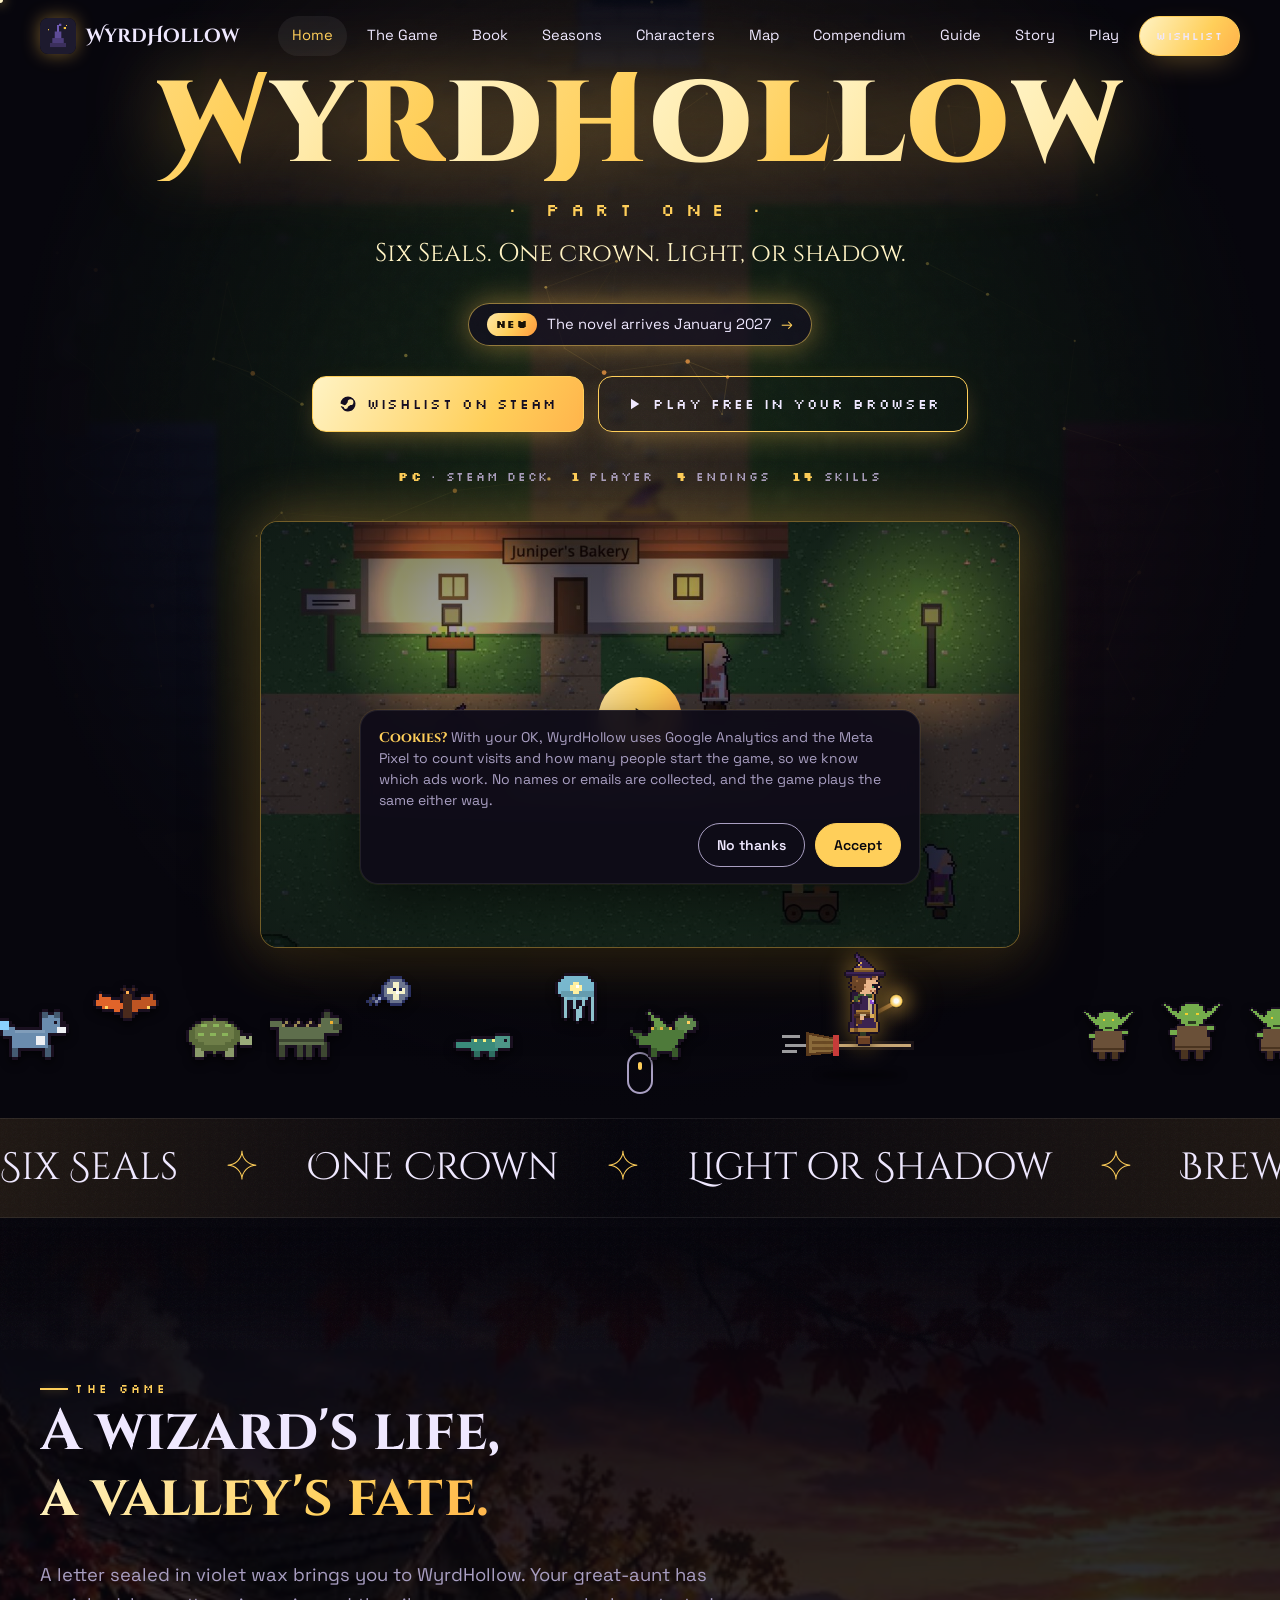
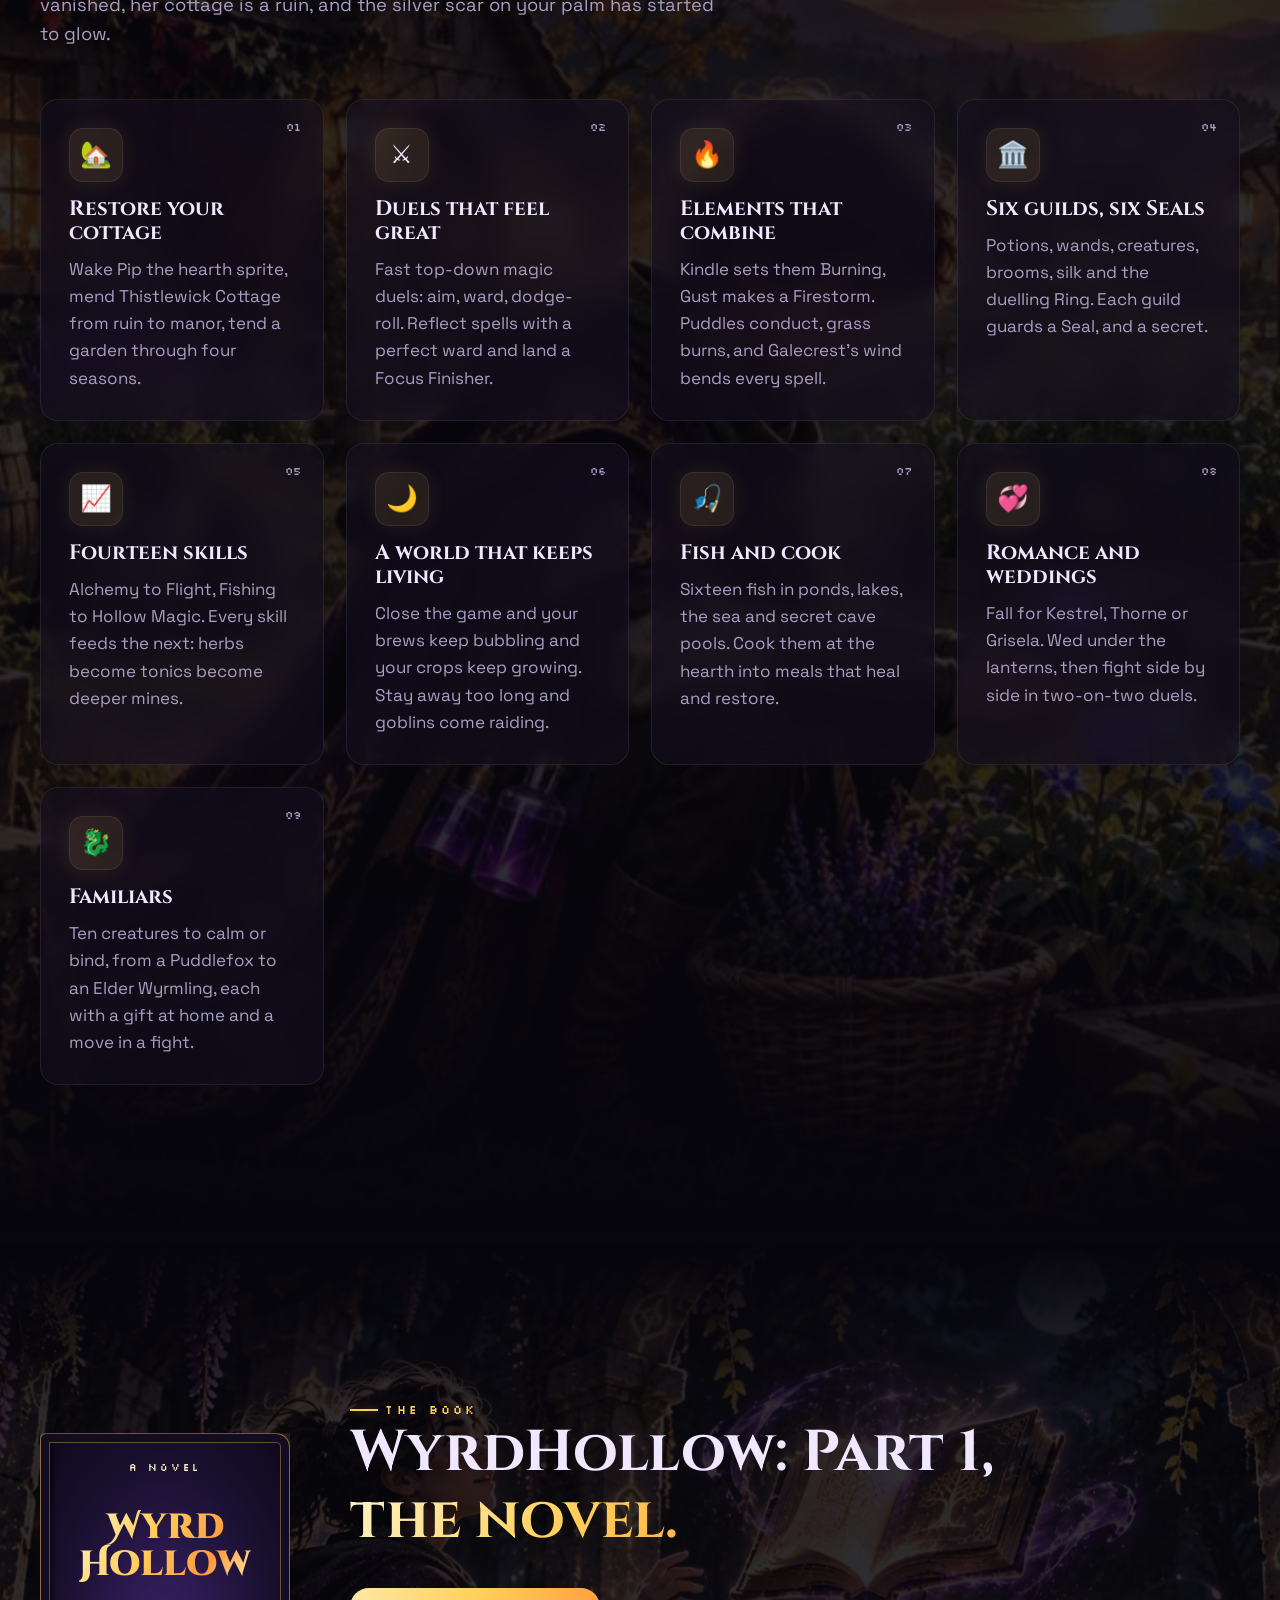
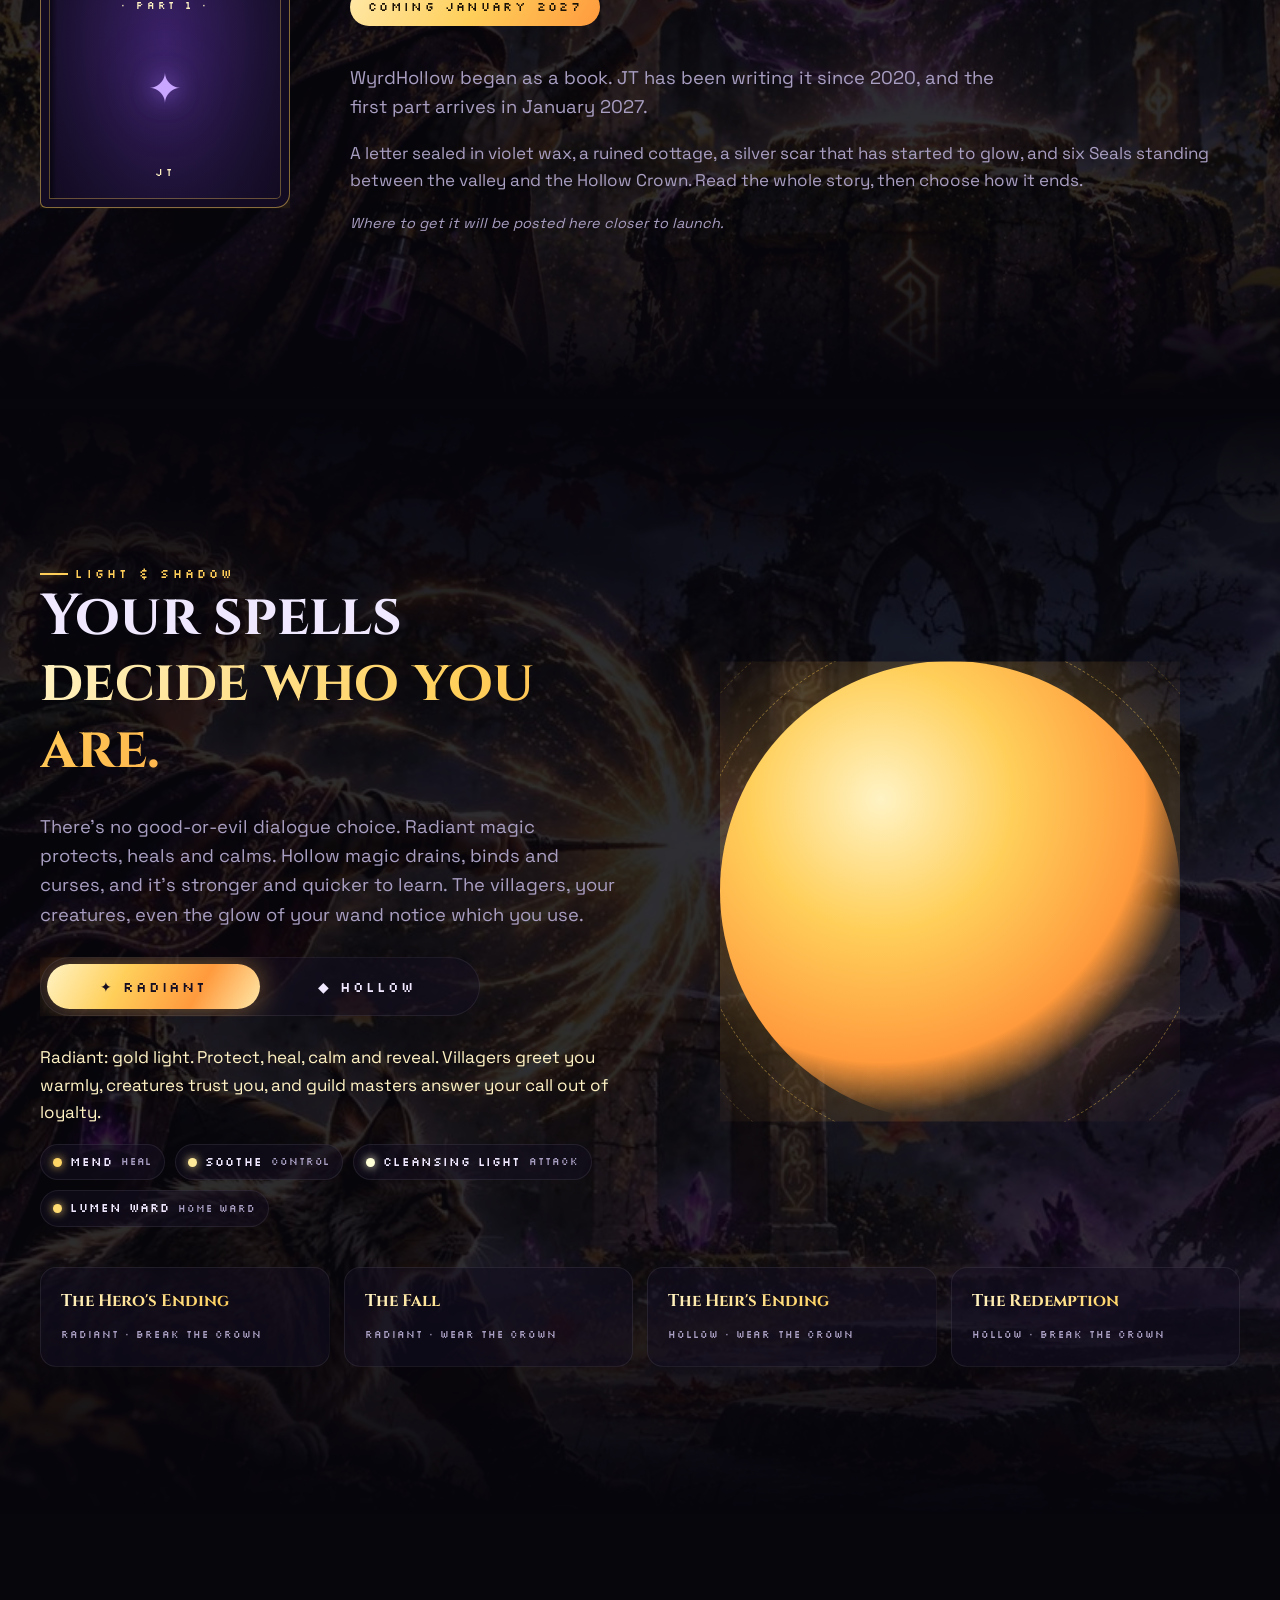
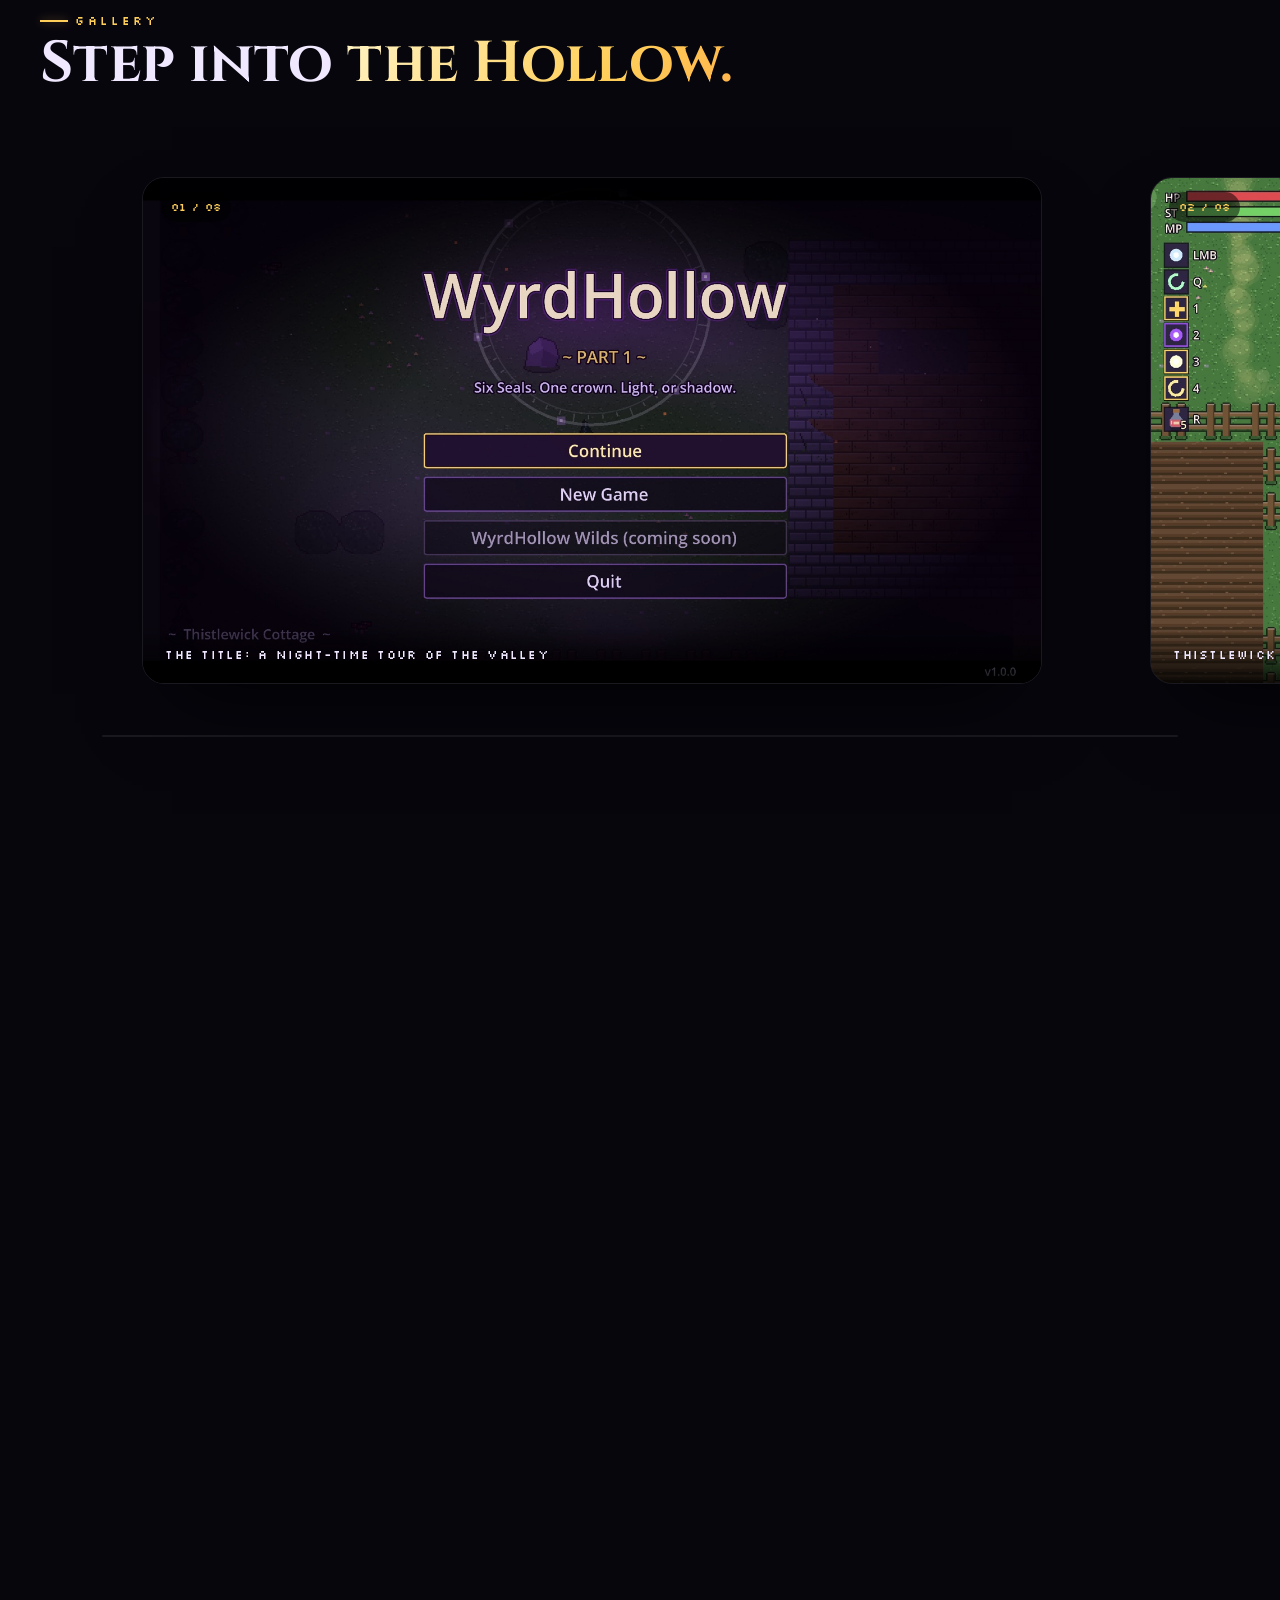
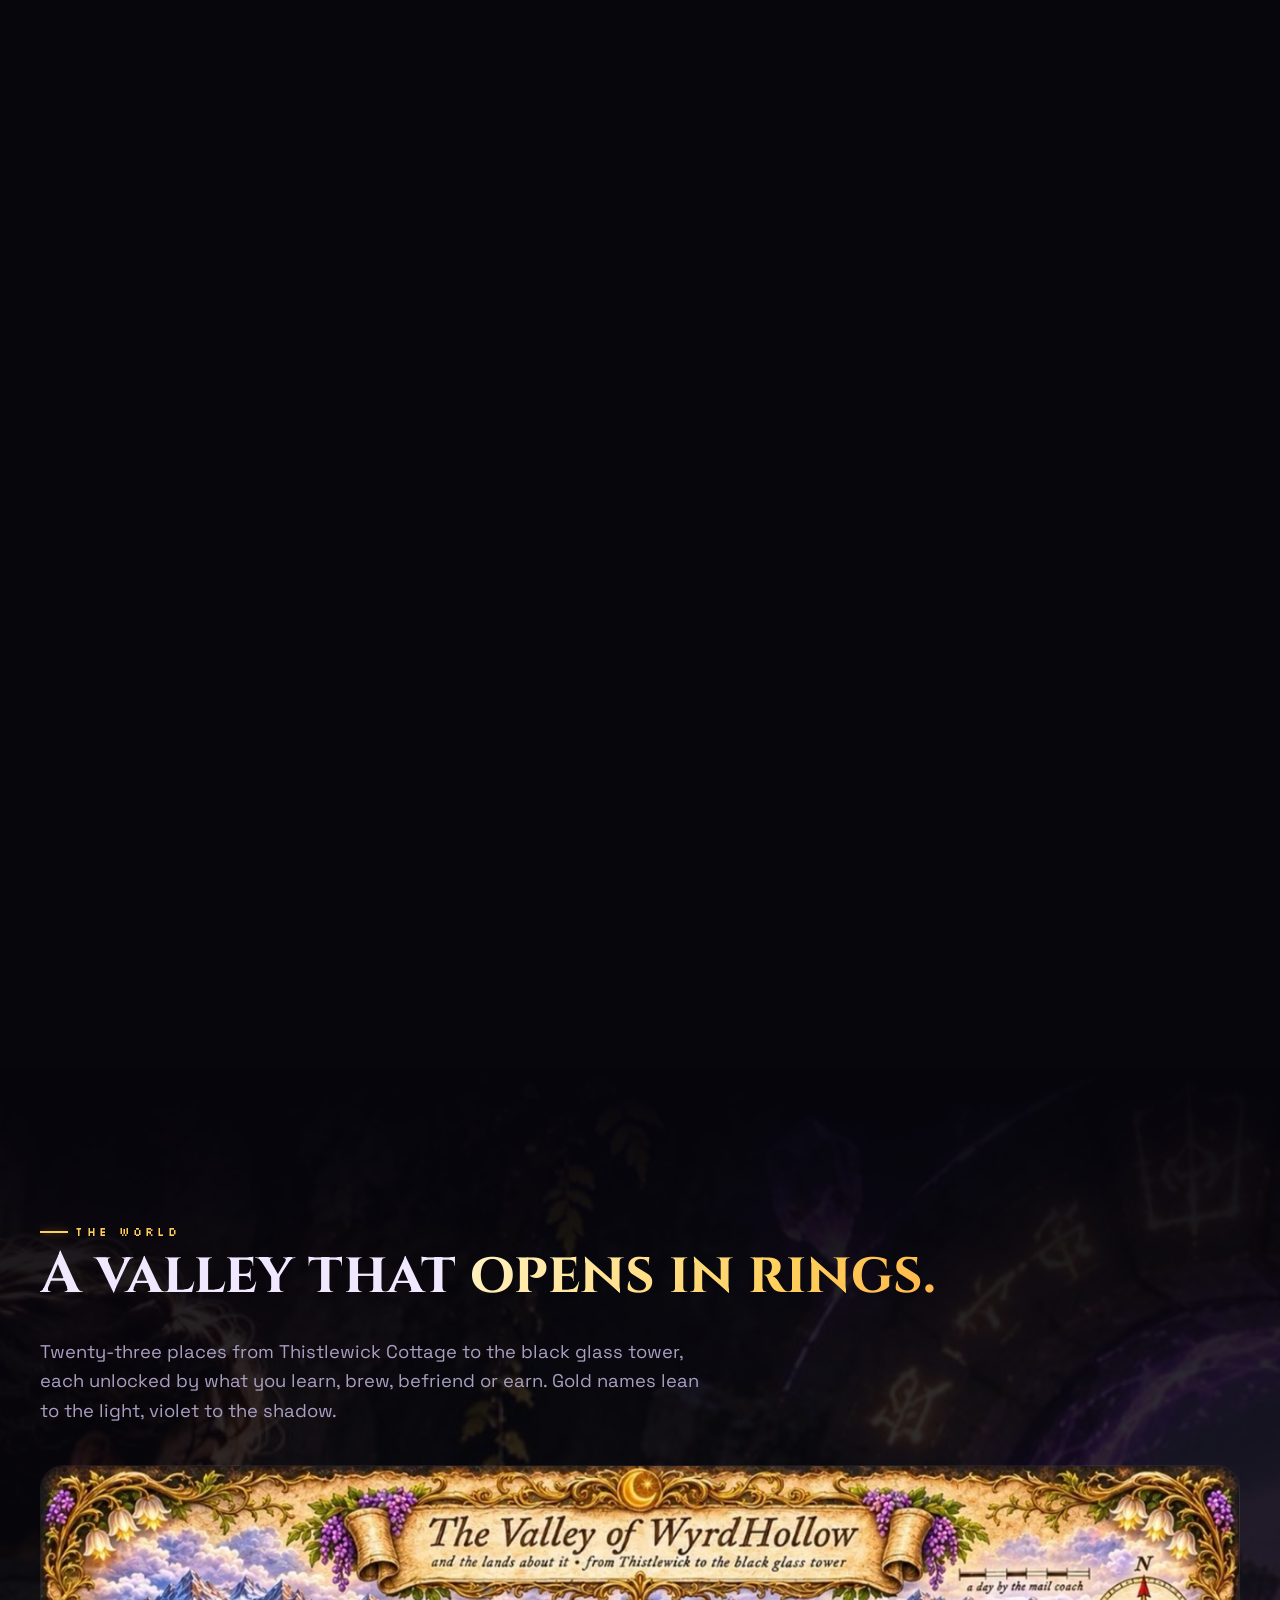
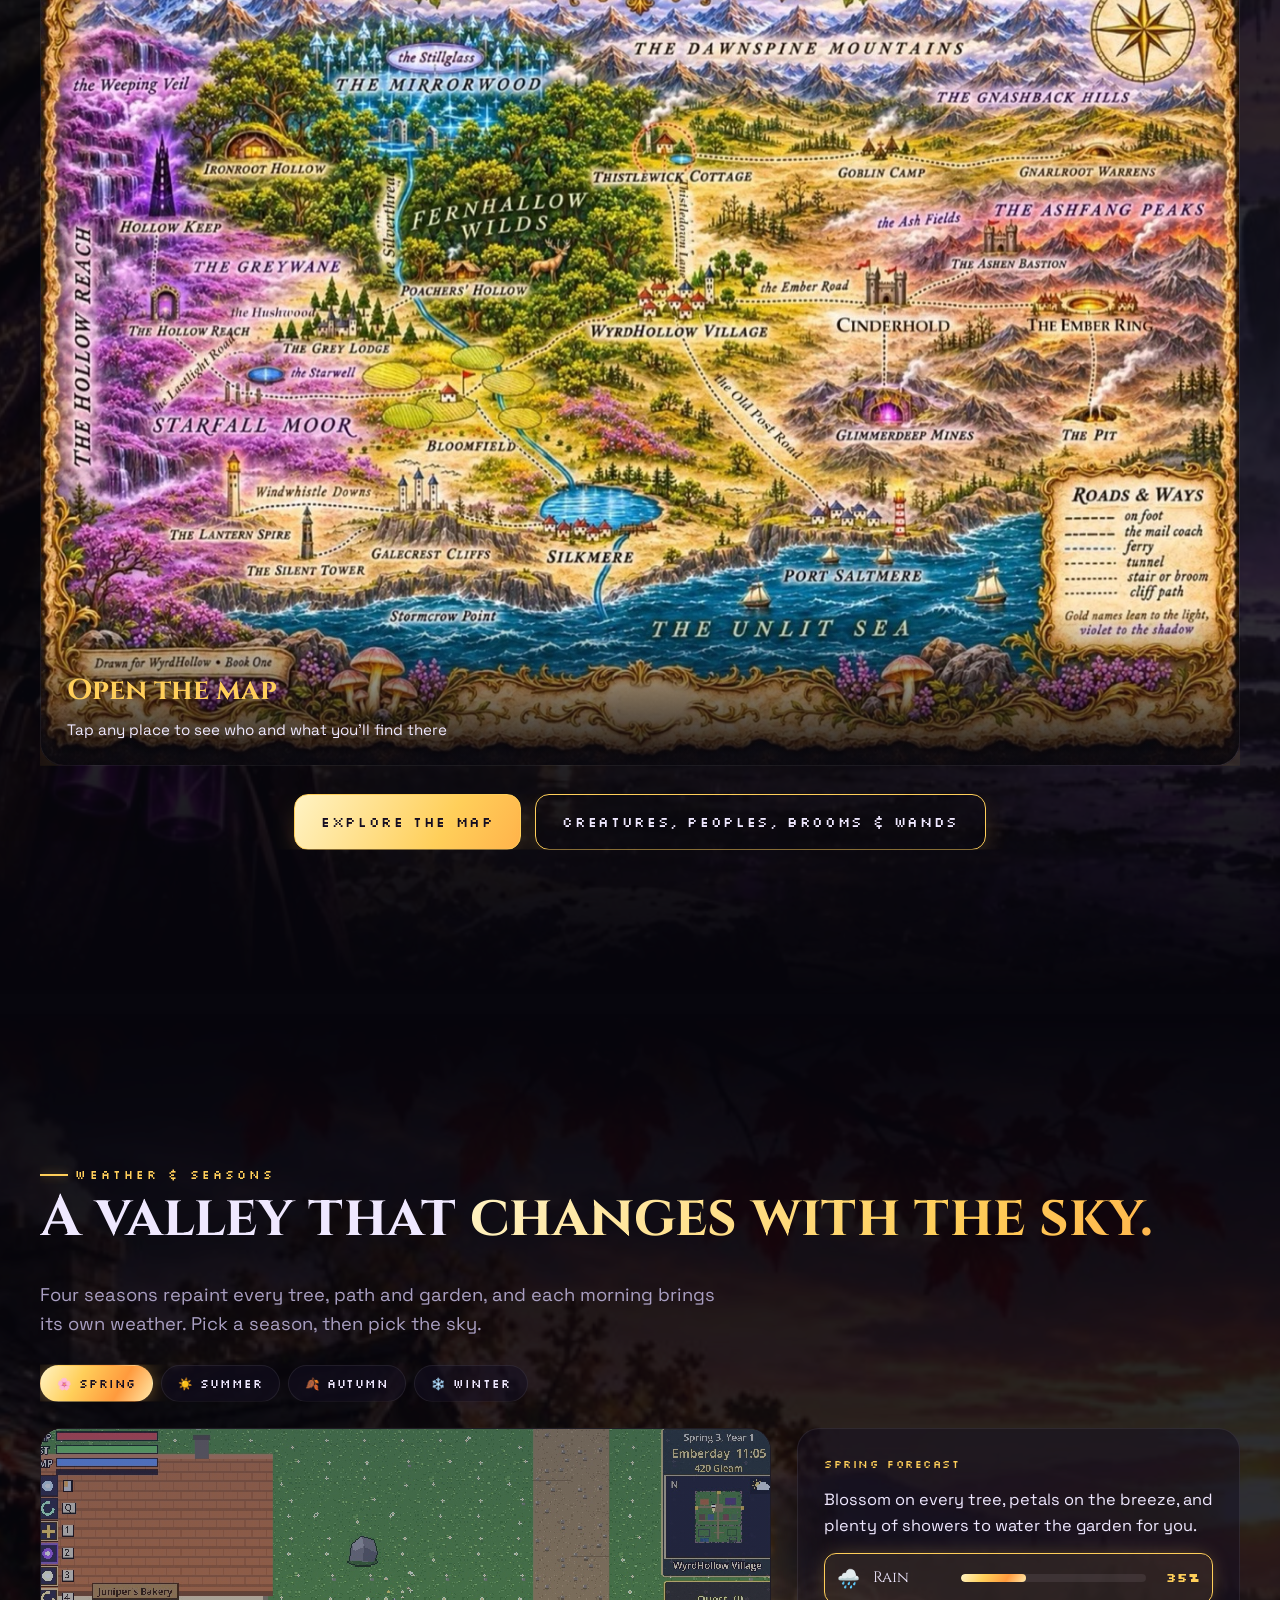
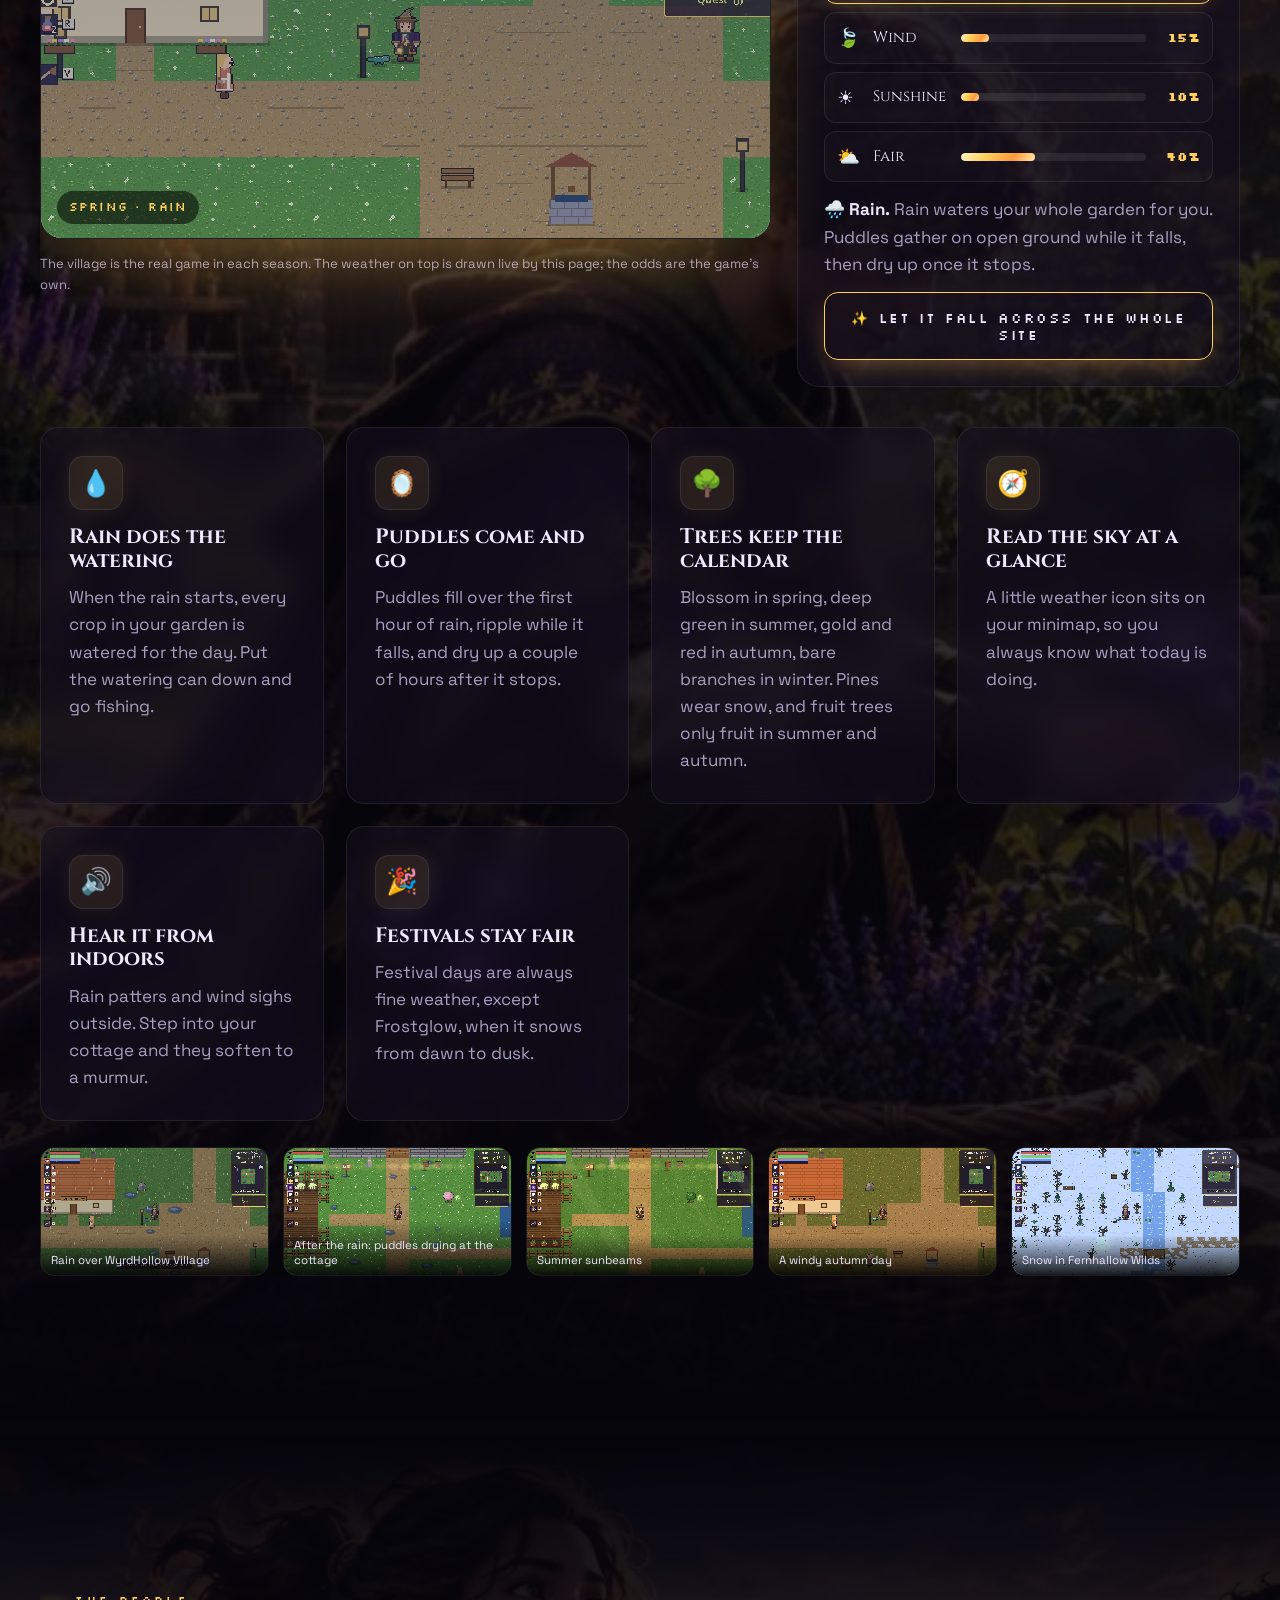
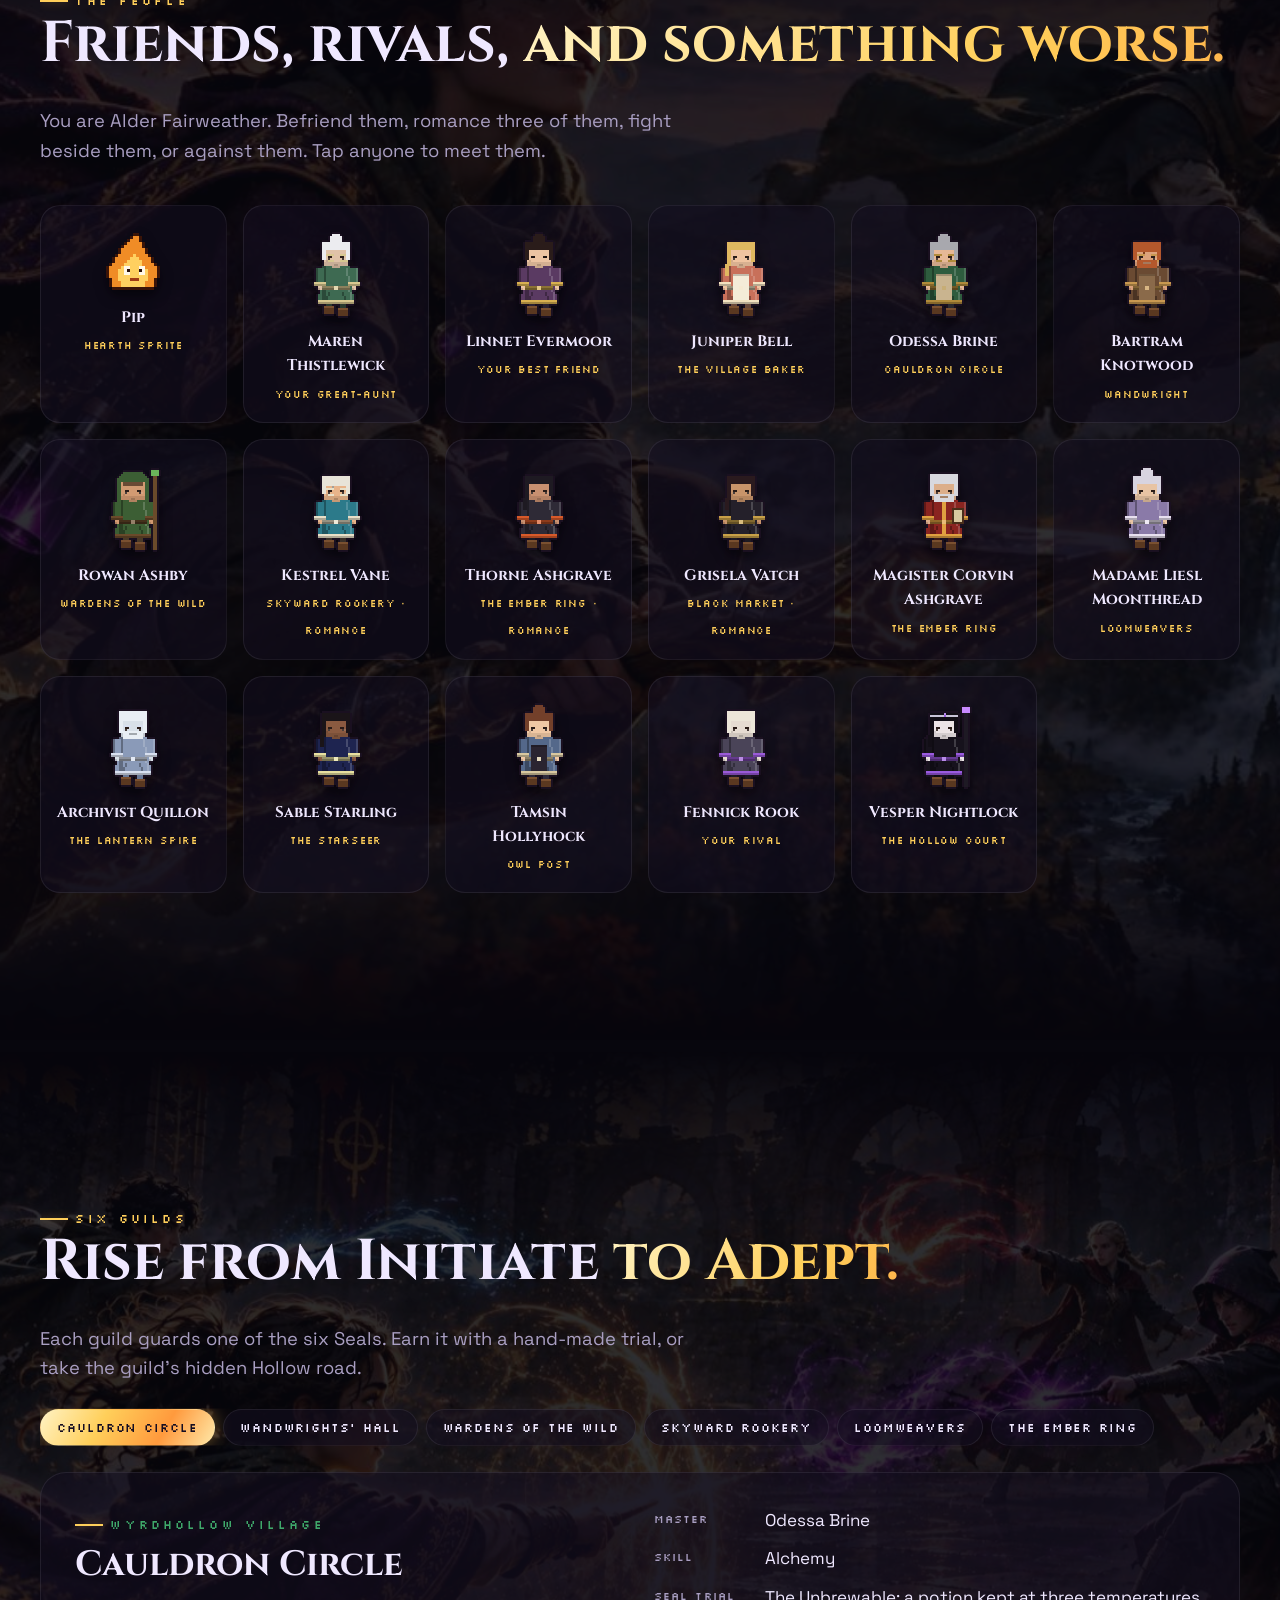
==== commit dab0df3b: "Book: hero banner, menu link, section moved up" ====
--- a/index.html
+++ b/index.html
@@ -18,7 +18,7 @@
 	<link rel="preconnect" href="https://fonts.googleapis.com">
 	<link rel="preconnect" href="https://fonts.gstatic.com" crossorigin>
 	<link href="https://fonts.googleapis.com/css2?family=Cinzel+Decorative:wght@700;900&family=Cinzel:wght@500;700&family=Silkscreen&family=Space+Grotesk:wght@400;500;600&display=swap" rel="stylesheet">
-	<link rel="stylesheet" href="css/style.css?v=18">
+	<link rel="stylesheet" href="css/style.css?v=19">
 </head>
 <body class="locked">
 	<div id="loader"><div class="sig"><div class="ring"></div><div class="ring"></div><div class="ring"></div></div><p>WEAVING THE VALLEY…</p></div>
@@ -38,6 +38,7 @@
 			<nav class="links">
 				<a href="#/" data-view="home">Home</a>
 				<a href="#/#game" data-view="home">The Game</a>
+				<a href="#/#book" data-view="home">Book</a>
 				<a href="#/#weather" data-view="home">Seasons</a>
 				<a href="#/#characters" data-view="home">Characters</a>
 				<a href="#/map" data-view="map">Map</a>
@@ -59,6 +60,7 @@
 				<h1 class="logo" aria-label="WyrdHollow">WyrdHollow</h1>
 				<div class="part">· PART ONE ·</div>
 				<p class="tag">Six Seals. One crown. Light, or shadow.</p>
+				<a class="hero-book" href="#/#book"><b>NEW</b> The novel arrives January 2027 <span>→</span></a>
 				<div class="hero-ctas">
 					<a class="btn magnet" data-steam href="#"><svg viewBox="0 0 24 24" fill="currentColor"><path d="M12 2a10 10 0 0 0-10 9.4l5.4 2.2a2.8 2.8 0 0 1 1.6-.5h.2l2.4-3.5v-.1a3.8 3.8 0 1 1 3.8 3.8h-.1l-3.4 2.4v.1a2.8 2.8 0 0 1-5.6.3L2.4 14.8A10 10 0 1 0 12 2z"/></svg>Wishlist on Steam</a>
 					<a class="btn ghost magnet" href="#/play"><svg viewBox="0 0 24 24" fill="currentColor"><path d="M8 5v14l11-7z"/></svg>Play free in your browser</a>
@@ -85,6 +87,26 @@
 				<h2 data-reveal>A wizard's life,<br><span class="grad-text">a valley's fate.</span></h2>
 				<p class="lead" data-reveal>A letter sealed in violet wax brings you to WyrdHollow. Your great-aunt has vanished, her cottage is a ruin, and the silver scar on your palm has started to glow.</p>
 				<div class="grid g3" id="features" style="margin-top:50px"></div>
+			</div>
+		</section>
+
+		<section id="book" data-bg style="--bgimg:url(../assets/bg/achievements_book.jpg)">
+			<div class="wrap book">
+				<div class="book-cover" data-reveal aria-hidden="true">
+					<span class="bc-top">A NOVEL</span>
+					<span class="bc-title">Wyrd<br>Hollow</span>
+					<span class="bc-part">· PART 1 ·</span>
+					<span class="bc-seal">✦</span>
+					<span class="bc-by">JT</span>
+				</div>
+				<div>
+					<span class="kicker" data-reveal>The Book</span>
+					<h2 data-reveal>WyrdHollow: <span style="white-space:nowrap">Part 1,</span><br><span class="grad-text">the novel.</span></h2>
+					<div class="book-date" data-reveal>COMING JANUARY 2027</div>
+					<p class="lead" data-reveal>WyrdHollow began as a book. JT has been writing it since 2020, and the first part arrives in January 2027.</p>
+					<p data-reveal style="color:var(--muted)">A letter sealed in violet wax, a ruined cottage, a silver scar that has started to glow, and six Seals standing between the valley and the Hollow Crown. Read the whole story, then choose how it ends.</p>
+					<p class="book-note" data-reveal>Where to get it will be posted here closer to launch.</p>
+				</div>
 			</div>
 		</section>
 
@@ -192,26 +214,6 @@
 			</div>
 		</section>
 
-		<section id="book" data-bg style="--bgimg:url(../assets/bg/achievements_book.jpg)">
-			<div class="wrap book">
-				<div class="book-cover" data-reveal aria-hidden="true">
-					<span class="bc-top">A NOVEL</span>
-					<span class="bc-title">Wyrd<br>Hollow</span>
-					<span class="bc-part">· PART 1 ·</span>
-					<span class="bc-seal">✦</span>
-					<span class="bc-by">JT</span>
-				</div>
-				<div>
-					<span class="kicker" data-reveal>The Book</span>
-					<h2 data-reveal>WyrdHollow: <span style="white-space:nowrap">Part 1,</span><br><span class="grad-text">the novel.</span></h2>
-					<div class="book-date" data-reveal>COMING JANUARY 2027</div>
-					<p class="lead" data-reveal>WyrdHollow began as a book. JT has been writing it since 2020, and the first part arrives in January 2027.</p>
-					<p data-reveal style="color:var(--muted)">A letter sealed in violet wax, a ruined cottage, a silver scar that has started to glow, and six Seals standing between the valley and the Hollow Crown. Read the whole story, then choose how it ends.</p>
-					<p class="book-note" data-reveal>Where to get it will be posted here closer to launch.</p>
-				</div>
-			</div>
-		</section>
-
 		<section id="news" data-bg style="--bgimg:url(../assets/bg/world_portal.jpg)">
 			<div class="wrap">
 				<span class="kicker" data-reveal>Fresh from the workshop</span>
--- a/css/style.css
+++ b/css/style.css
@@ -712,3 +712,7 @@
 .book-date { display: inline-block; margin: 6px 0 18px; padding: 10px 18px; border-radius: 999px; font-family: var(--pixel); font-size: 0.74rem; letter-spacing: 0.2em; color: #1a1206; background: linear-gradient(120deg, #ffe8a8, #ffcf5a 50%, #ff9a3d); }
 .book-note { font-size: 0.9rem; color: var(--muted); font-style: italic; }
 @media (max-width: 760px) { .book { grid-template-columns: 1fr; gap: 36px; justify-items: center; text-align: center; } .book-cover { width: 200px; } }
+.hero-book { display: inline-flex; align-items: center; gap: 10px; margin: -14px 0 30px; padding: 9px 18px; border-radius: 999px; font-family: var(--sans); font-size: 0.92rem; color: var(--ink); text-decoration: none; background: rgba(20, 16, 34, 0.7); border: 1px solid rgba(255, 207, 90, 0.55); box-shadow: 0 0 30px var(--glow); transition: transform 0.25s var(--ease), border-color 0.25s; }
+.hero-book:hover { transform: translateY(-2px); border-color: #ffcf5a; }
+.hero-book b { font-family: var(--pixel); font-size: 0.62rem; letter-spacing: 0.15em; color: #1a1206; background: linear-gradient(120deg, #ffe8a8, #ffcf5a 50%, #ff9a3d); padding: 4px 9px; border-radius: 999px; }
+.hero-book span { color: var(--accent); }
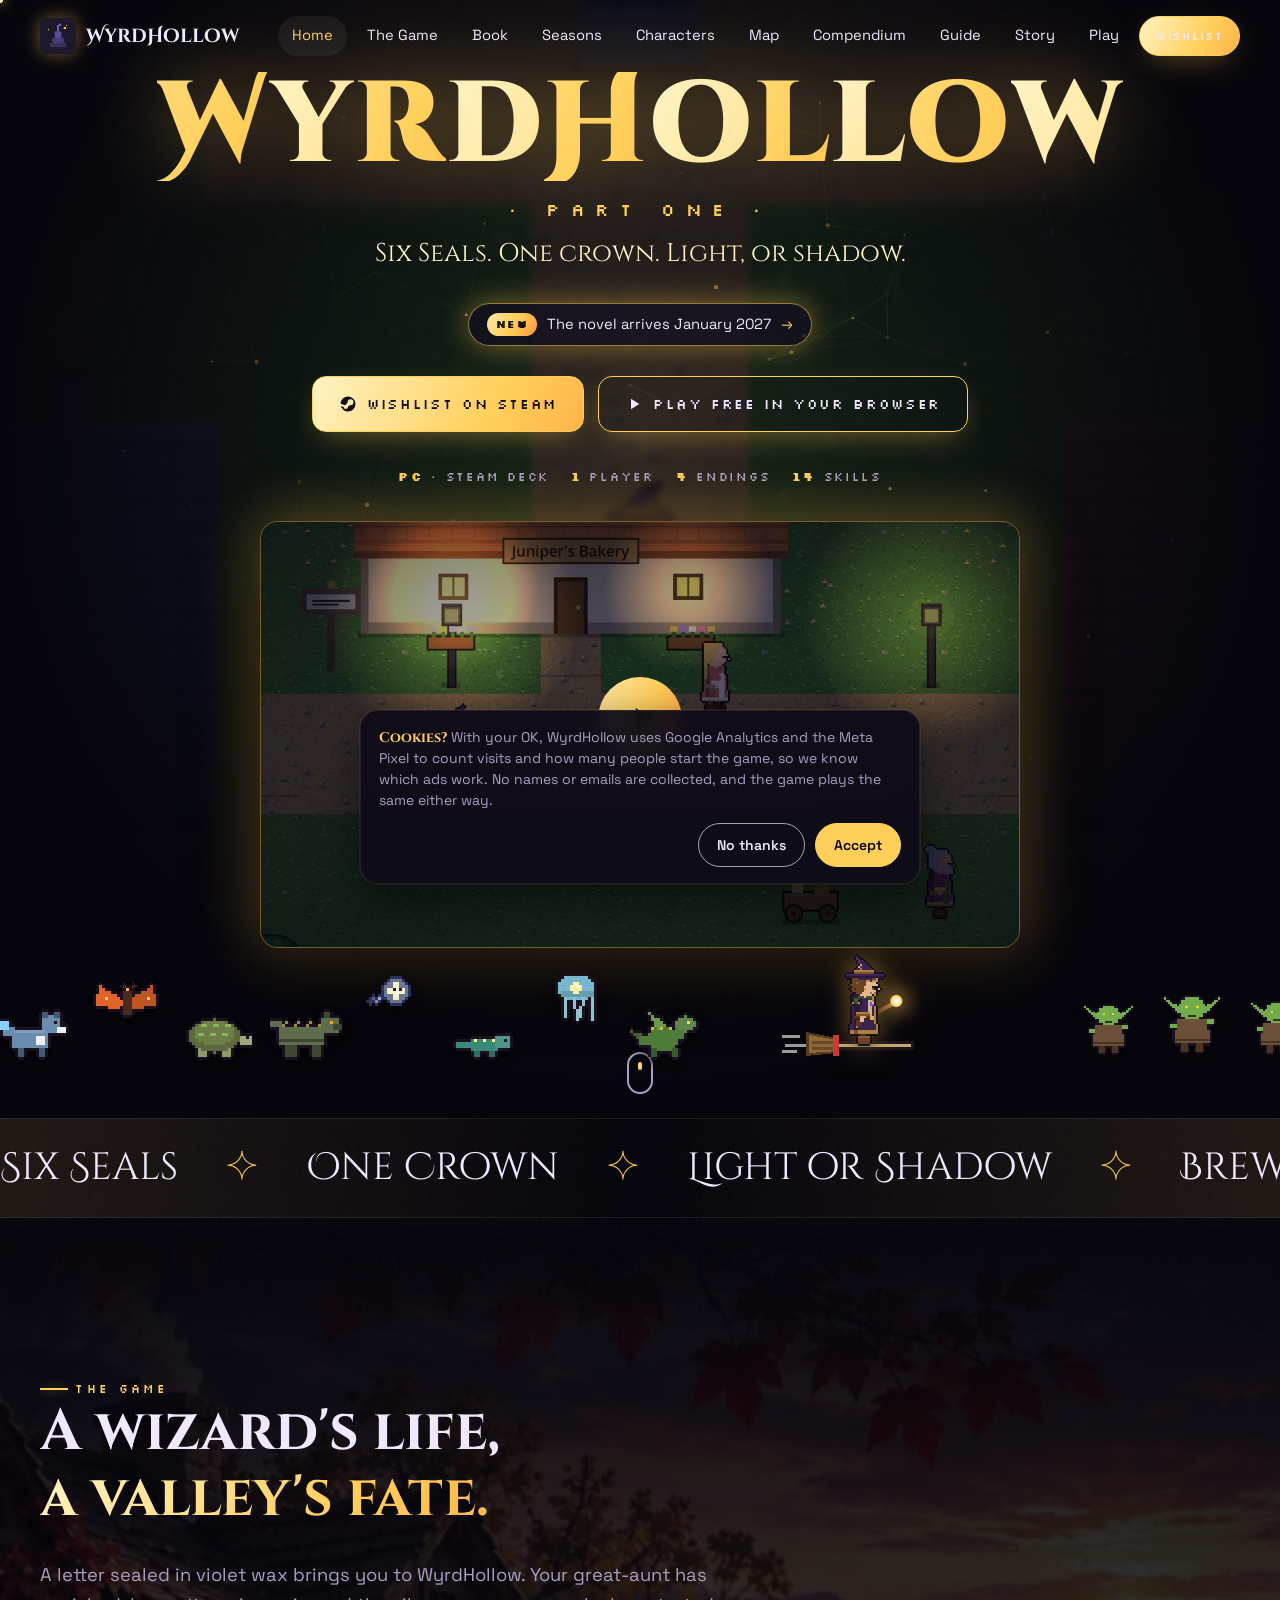
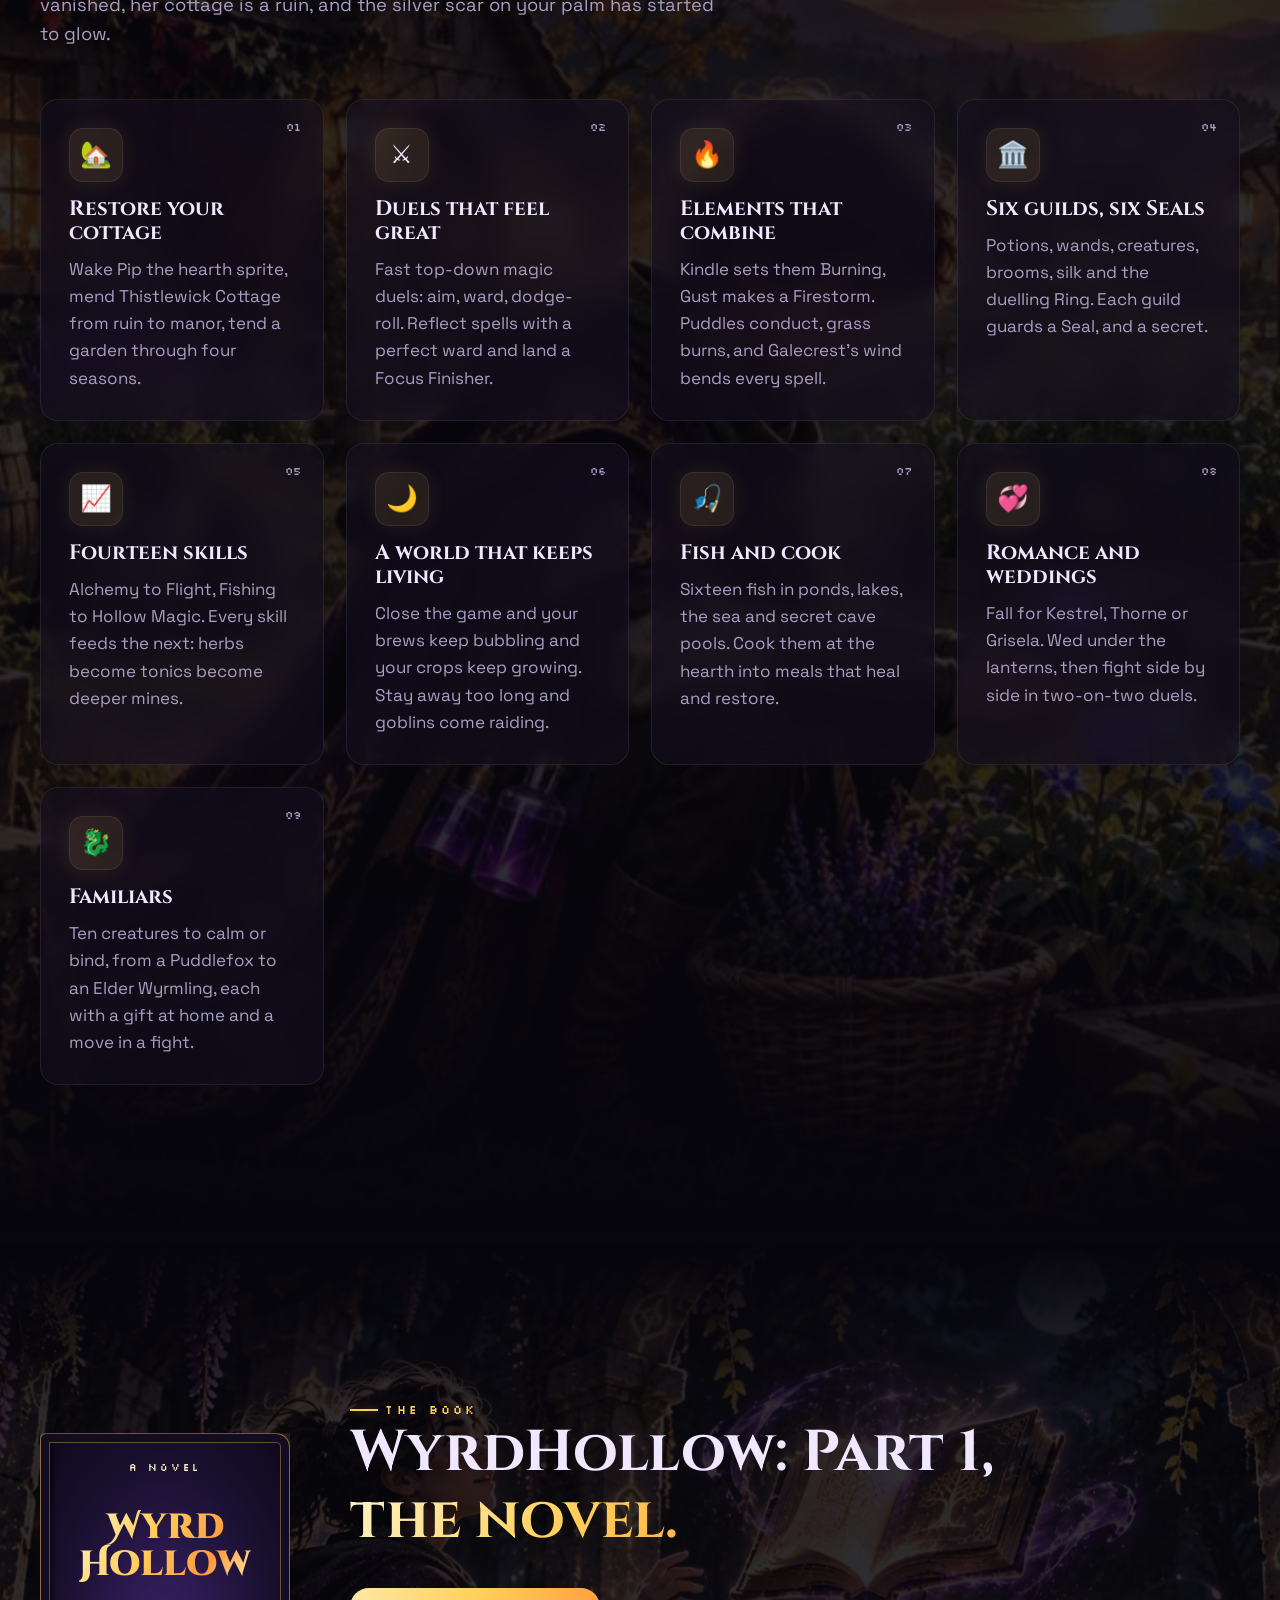
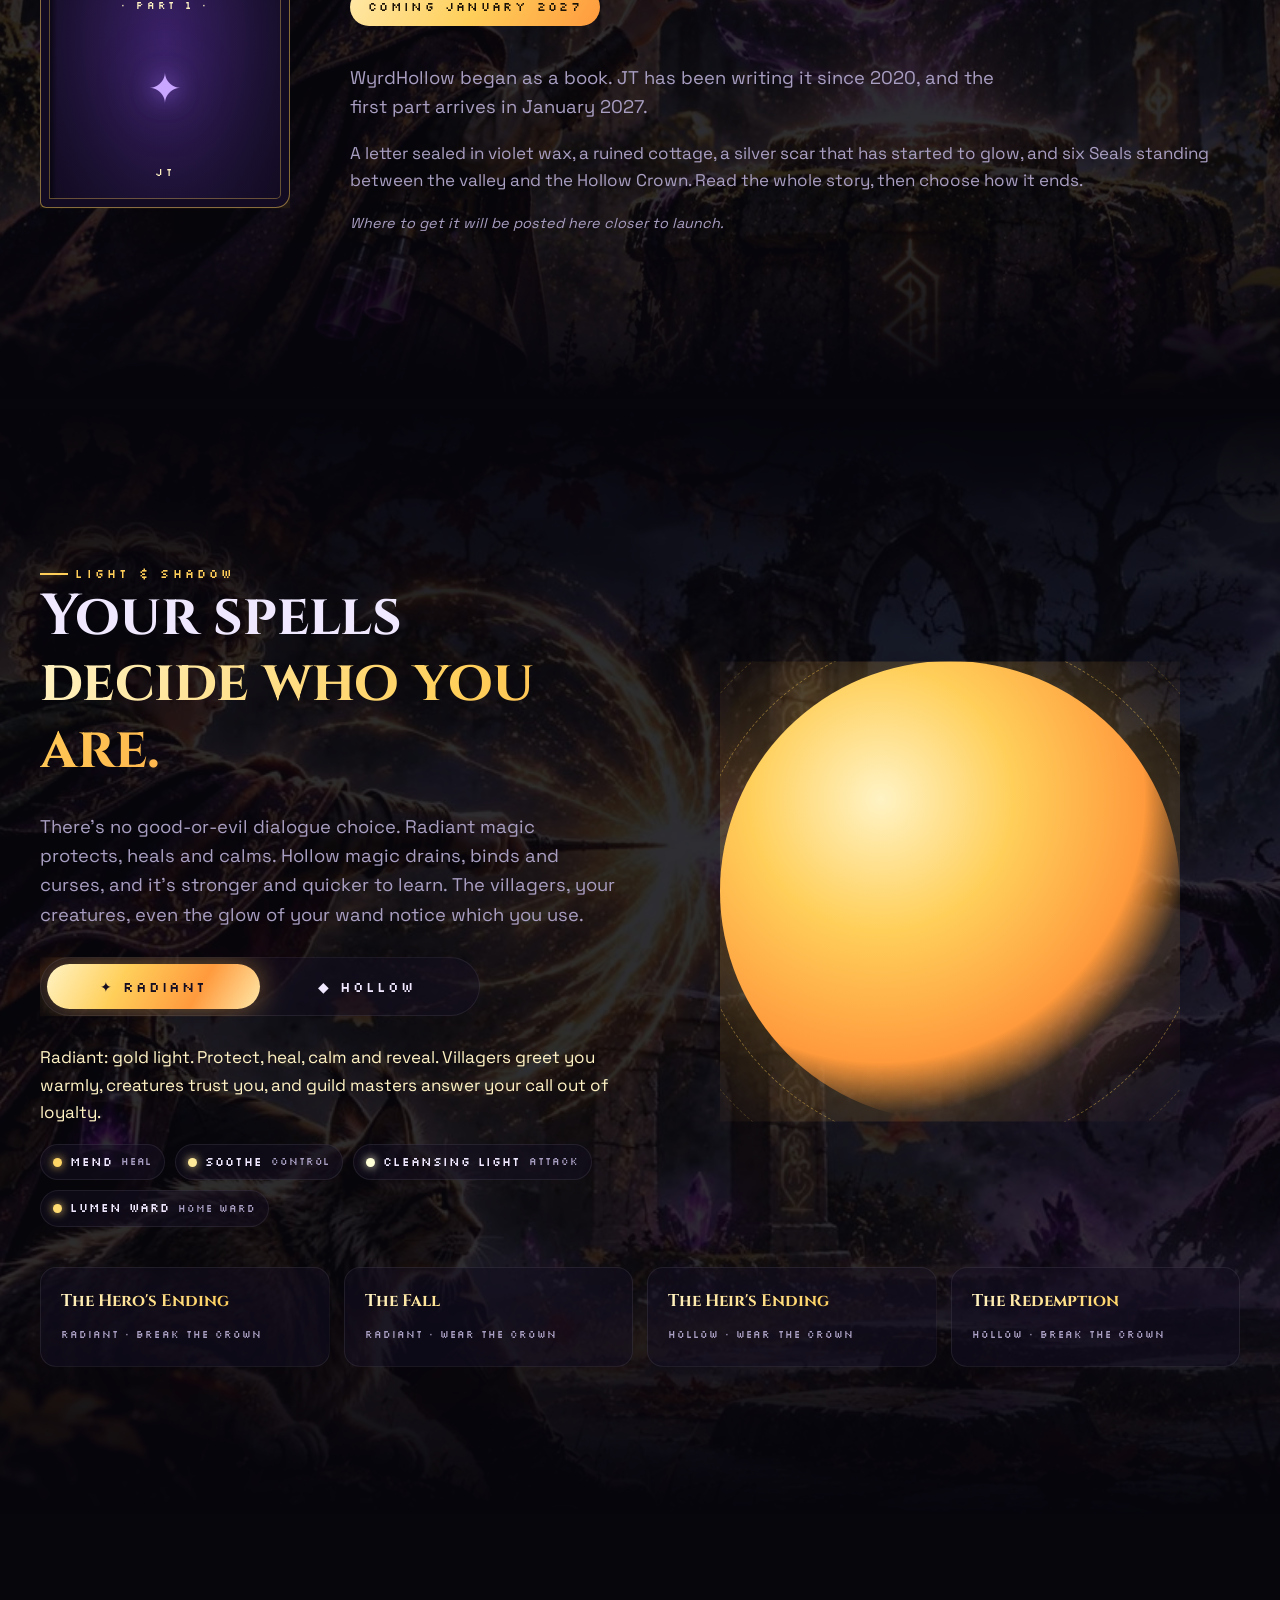
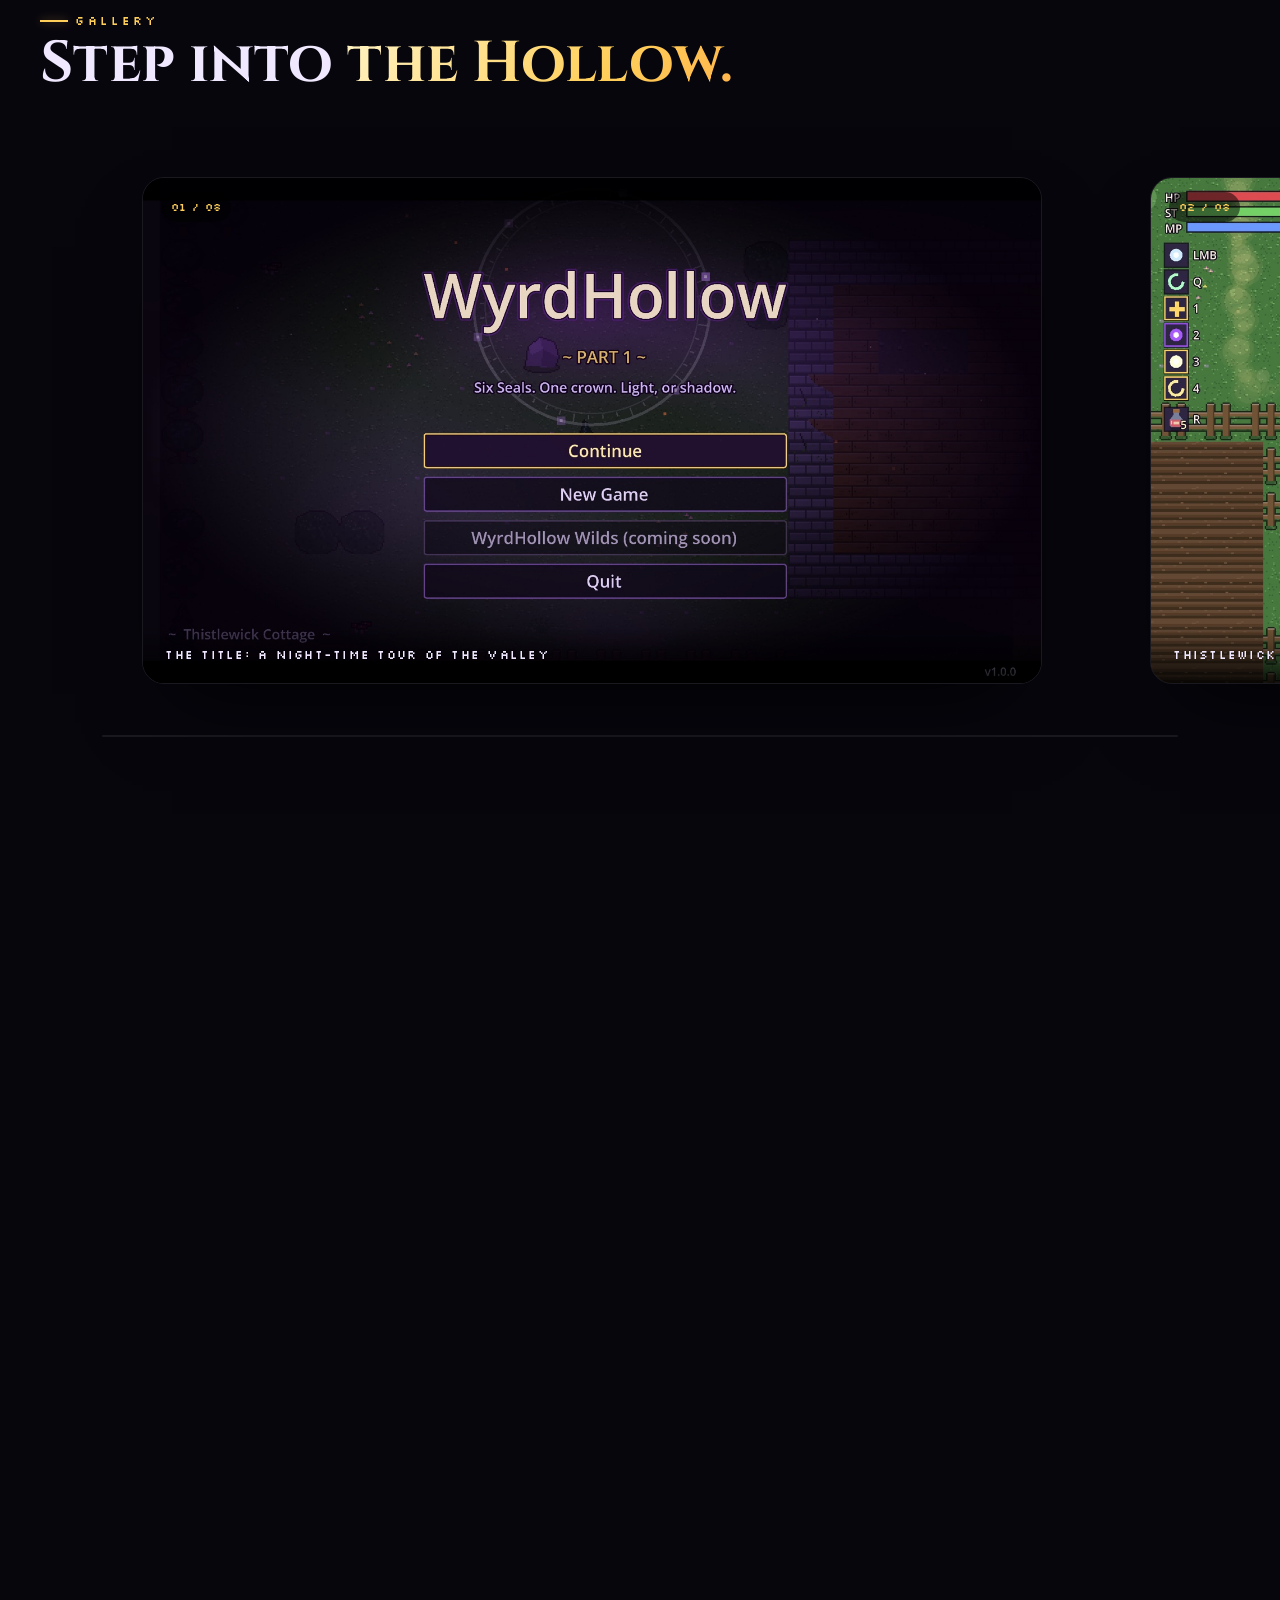
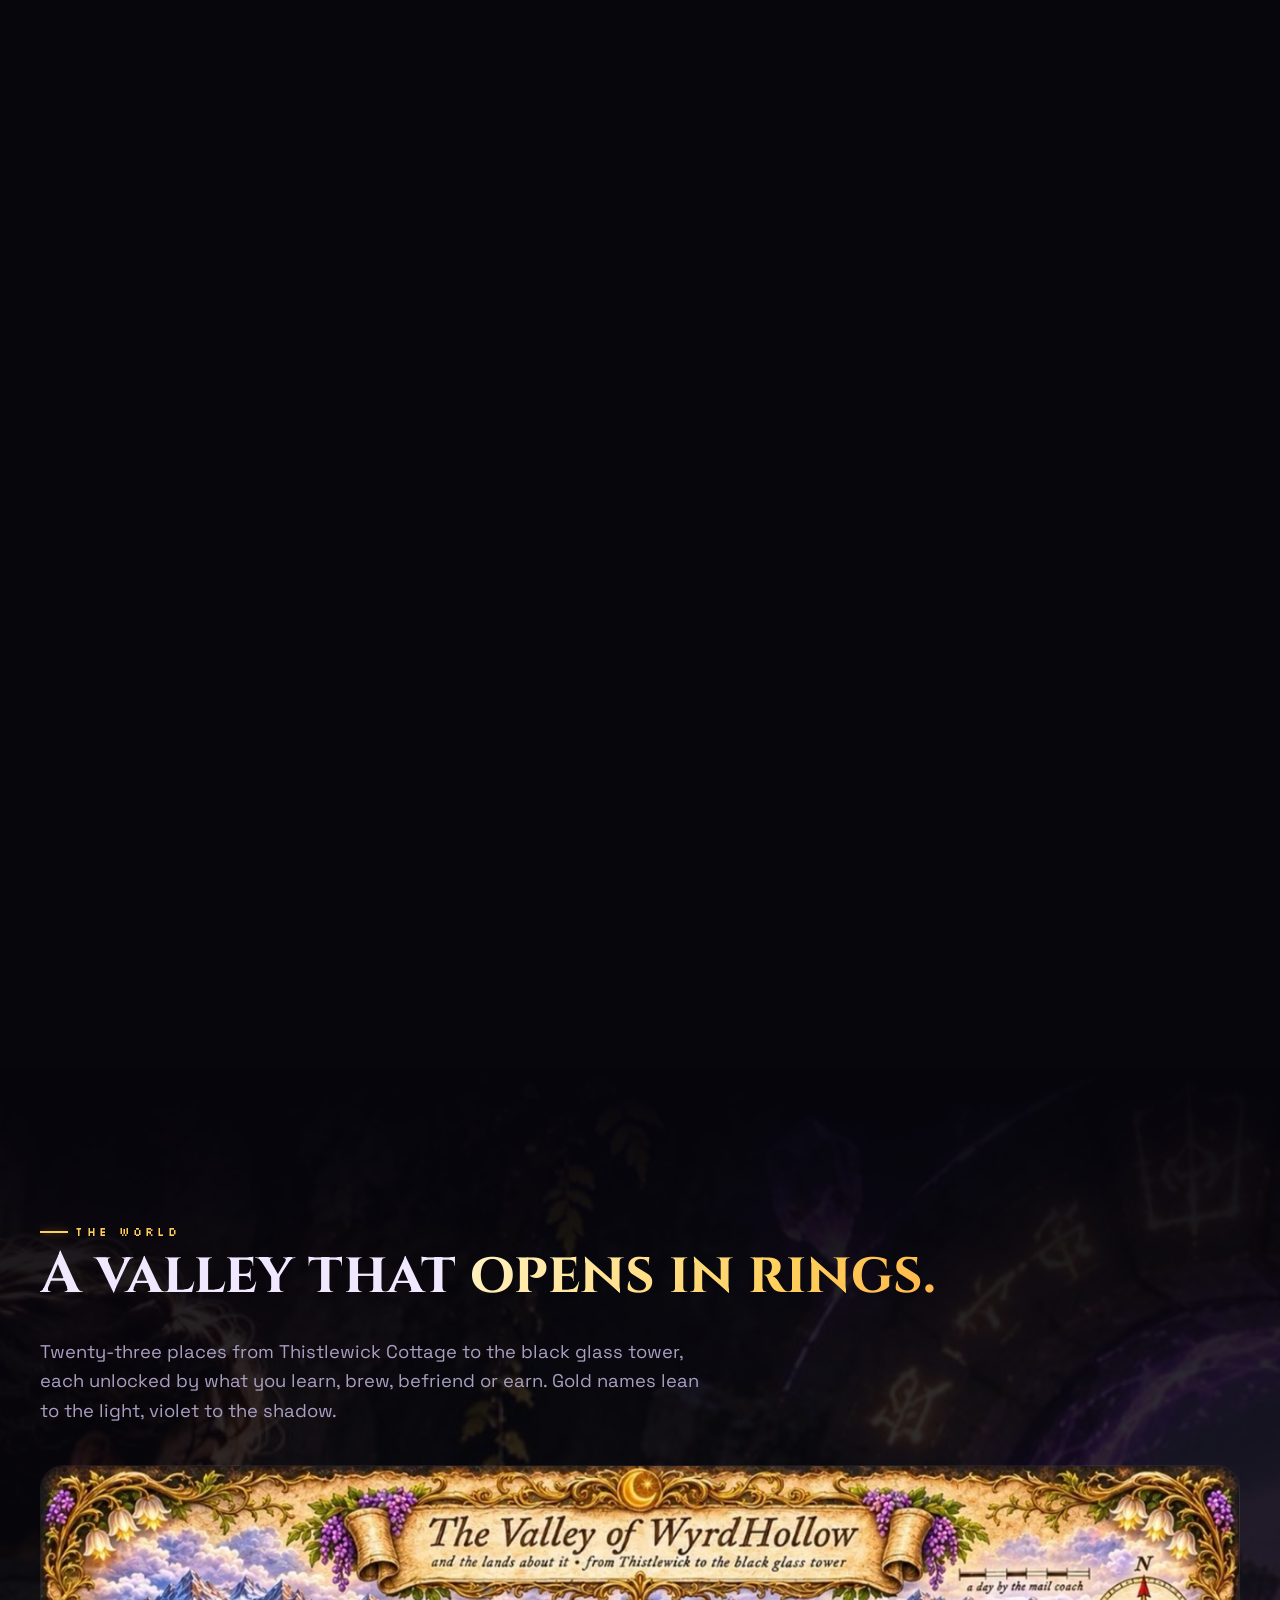
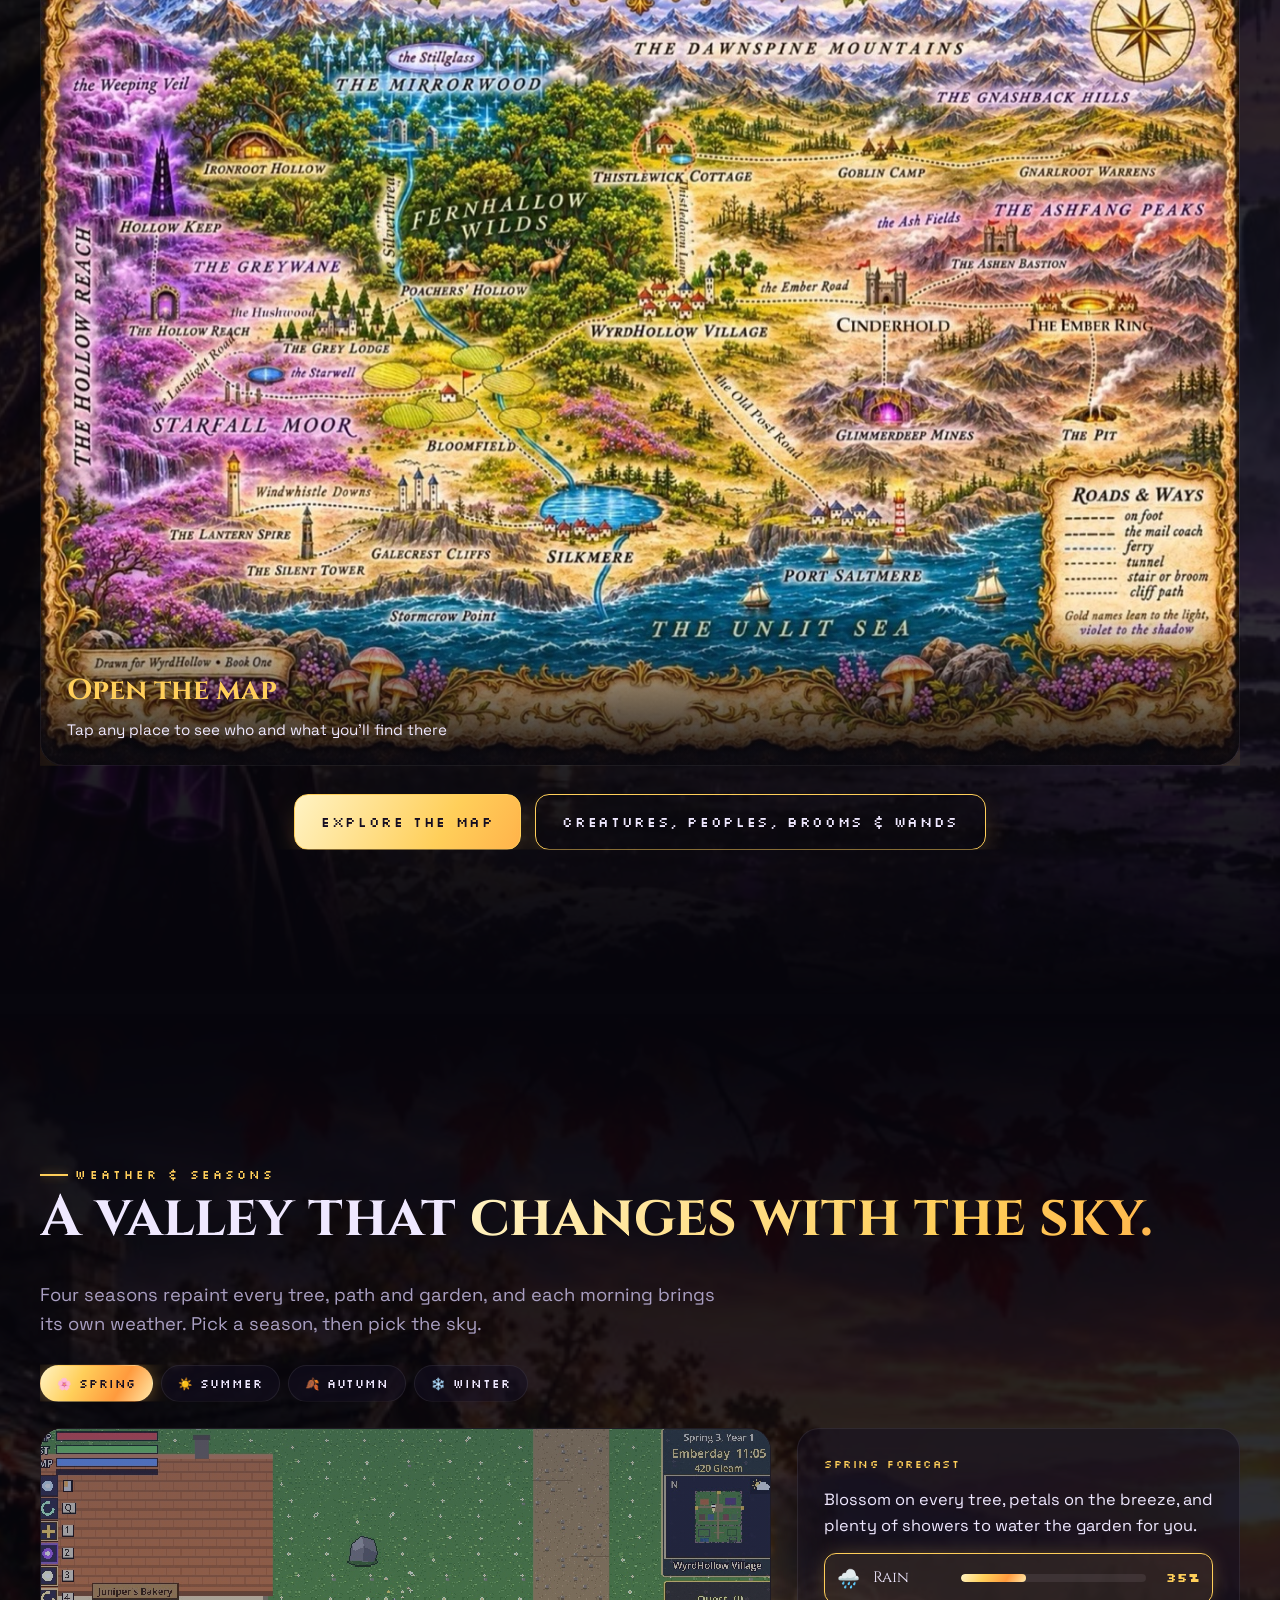
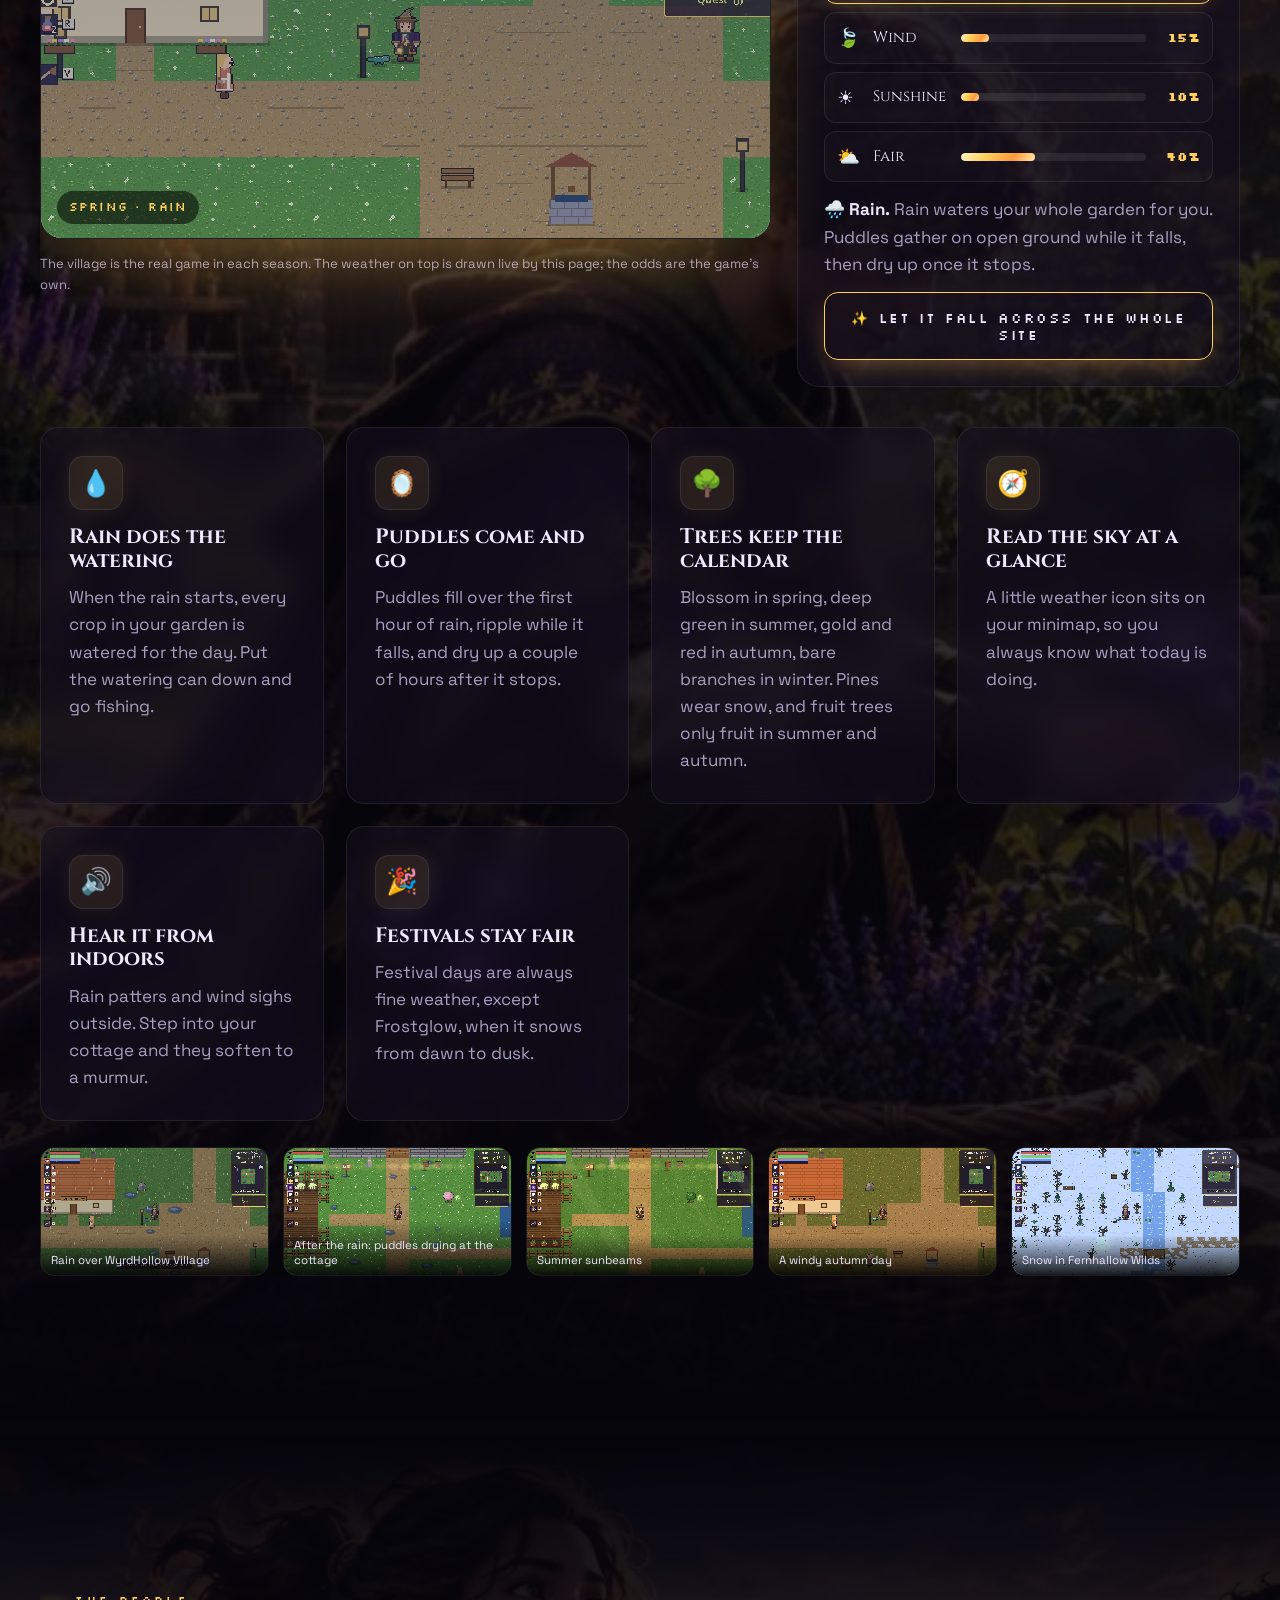
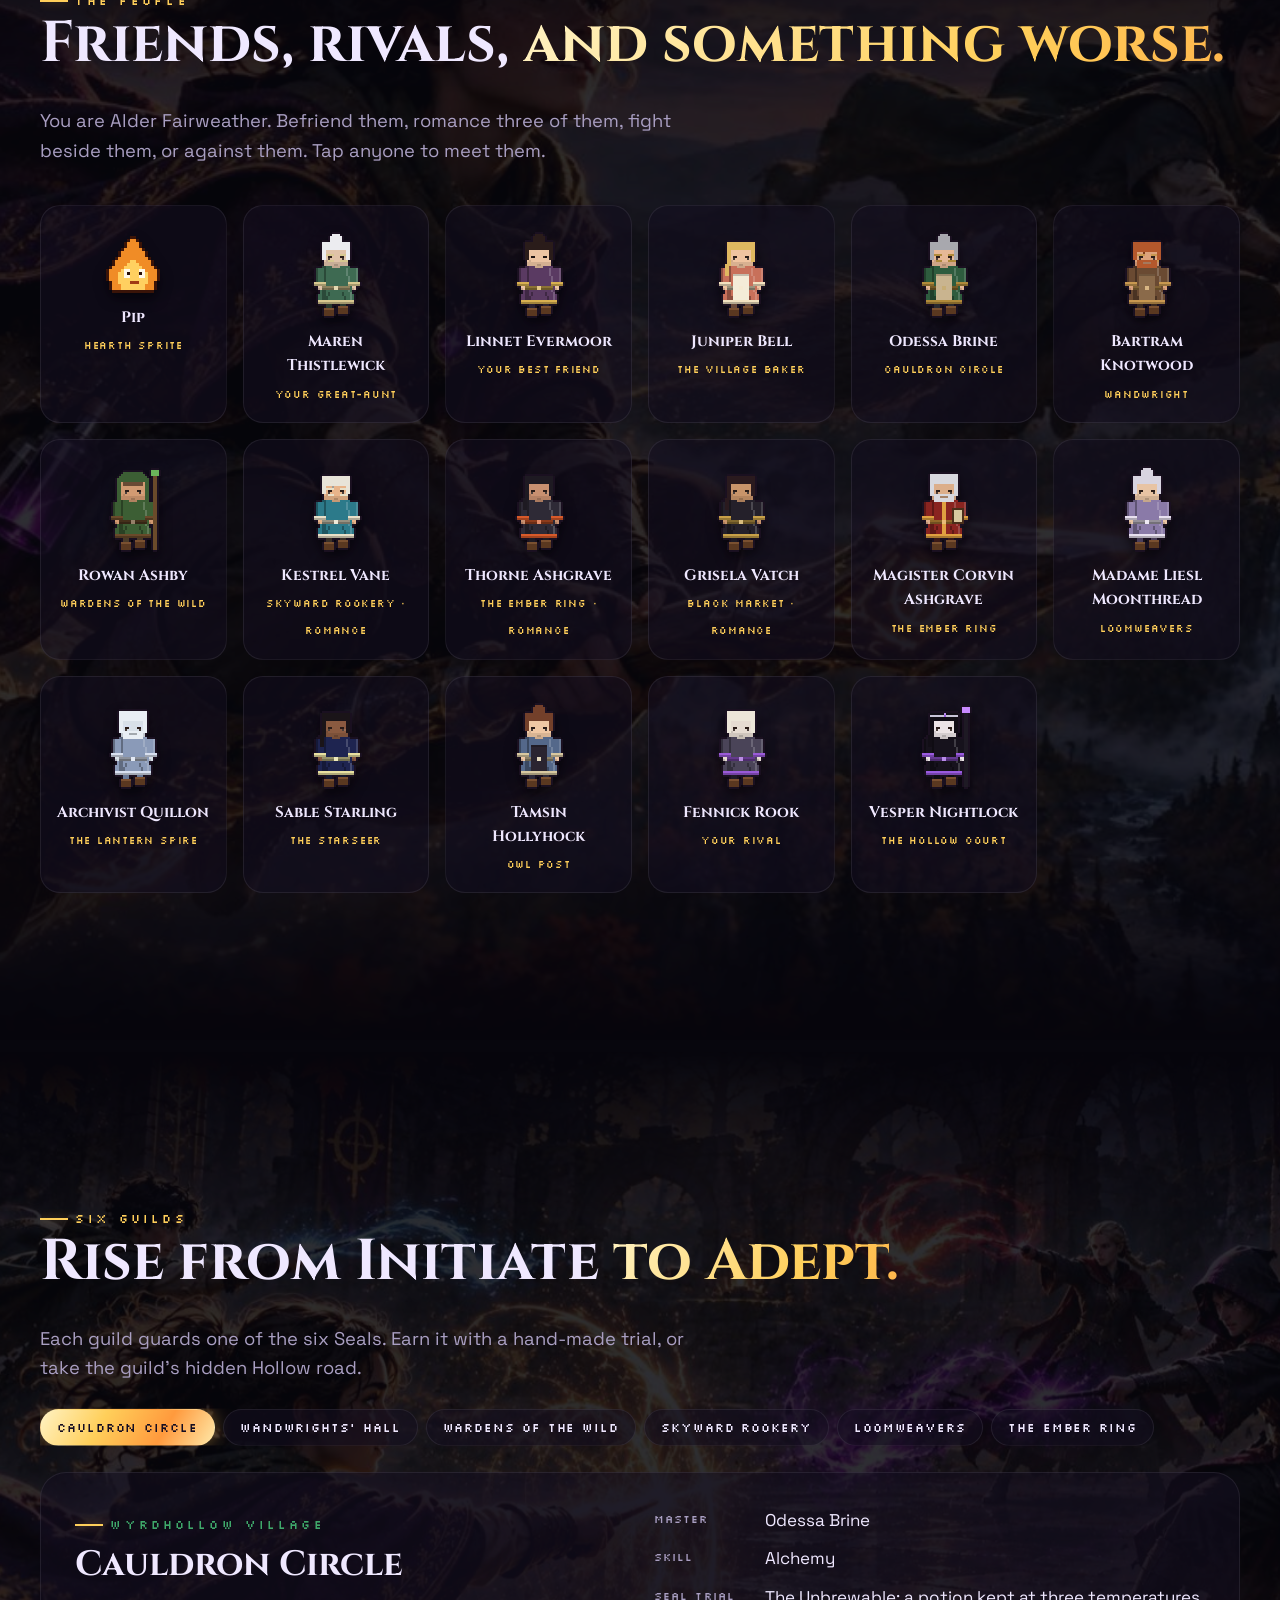
==== commit bf718f0b: "Email sign-up section (hidden until HubSpot is connected); privacy page covers the email list" ====
--- a/index.html
+++ b/index.html
@@ -18,7 +18,7 @@
 	<link rel="preconnect" href="https://fonts.googleapis.com">
 	<link rel="preconnect" href="https://fonts.gstatic.com" crossorigin>
 	<link href="https://fonts.googleapis.com/css2?family=Cinzel+Decorative:wght@700;900&family=Cinzel:wght@500;700&family=Silkscreen&family=Space+Grotesk:wght@400;500;600&display=swap" rel="stylesheet">
-	<link rel="stylesheet" href="css/style.css?v=19">
+	<link rel="stylesheet" href="css/style.css?v=20">
 </head>
 <body class="locked">
 	<div id="loader"><div class="sig"><div class="ring"></div><div class="ring"></div><div class="ring"></div></div><p>WEAVING THE VALLEY…</p></div>
@@ -223,6 +223,32 @@
 		</section>
 
 
+		<!-- Email sign-up. Stays hidden until SITE.signup.url is set in js/content.js. -->
+		<section class="signup" id="updates" hidden>
+			<div class="wrap">
+				<div class="signup-card" data-reveal>
+					<span class="kicker">Owl post</span>
+					<h2>News from the valley, <span class="grad-text">by owl.</span></h2>
+					<p class="lead">Leave your email and JT will write when there's something worth an owl: game updates, new quests and places on the map, when Part 2 is coming, and the book's release.</p>
+					<form id="signup-form" novalidate>
+						<div class="signup-row">
+							<input type="email" id="signup-email" name="email" autocomplete="email" inputmode="email" placeholder="you@example.com" aria-label="Your email address" required>
+							<button class="btn" type="submit">Send me news</button>
+						</div>
+						<input type="text" name="website" tabindex="-1" autocomplete="off" class="signup-trap" aria-hidden="true">
+						<div class="signup-picks" role="group" aria-label="What would you like to hear about?">
+							<label><input type="checkbox" name="interest" value="Game updates" checked><span>🎮 Game updates</span></label>
+							<label><input type="checkbox" name="interest" value="New quests and map" checked><span>🗺️ New quests and map</span></label>
+							<label><input type="checkbox" name="interest" value="Part 2" checked><span>✨ Part 2</span></label>
+							<label><input type="checkbox" name="interest" value="The book" checked><span>📚 The book</span></label>
+						</div>
+						<p class="signup-msg" id="signup-msg" role="status" aria-live="polite"></p>
+						<p class="signup-small">Only WyrdHollow news, never passed on to anyone else, and you can unsubscribe at any time. <a href="privacy.html">Privacy</a></p>
+					</form>
+				</div>
+			</div>
+		</section>
+
 		<section class="everywhere" id="everywhere">
 			<div class="wrap">
 				<span class="kicker" data-reveal>Play and follow</span>
@@ -361,10 +387,10 @@
 	<div id="lightbox"><div><img alt=""><p></p><button type="button" class="btn ghost" id="lb-alt" hidden>See the pencil sketch</button></div></div>
 	<div id="person-modal"><div class="box"></div></div>
 
-	<script src="js/tracking.js?v=16"></script>
+	<script src="js/tracking.js?v=17"></script>
 	<script src="js/data.js?v=14"></script>
-	<script src="js/content.js?v=15"></script>
+	<script src="js/content.js?v=16"></script>
 	<script src="js/world.js?v=1"></script>
-	<script src="js/app.js?v=16"></script>
+	<script src="js/app.js?v=17"></script>
 </body>
 </html>
--- a/css/style.css
+++ b/css/style.css
@@ -716,3 +716,25 @@
 .hero-book:hover { transform: translateY(-2px); border-color: #ffcf5a; }
 .hero-book b { font-family: var(--pixel); font-size: 0.62rem; letter-spacing: 0.15em; color: #1a1206; background: linear-gradient(120deg, #ffe8a8, #ffcf5a 50%, #ff9a3d); padding: 4px 9px; border-radius: 999px; }
 .hero-book span { color: var(--accent); }
+
+/* Email sign-up ("Owl post"). */
+.signup { padding: 90px 0 20px; }
+.signup-card { max-width: 820px; margin: 0 auto; text-align: center; padding: 48px 40px; border-radius: 26px; background: var(--glass); border: 1px solid rgba(255, 207, 90, 0.35); box-shadow: 0 30px 80px rgba(0, 0, 0, 0.5), 0 0 80px var(--tint); backdrop-filter: blur(10px); }
+.signup-card .lead { margin-left: auto; margin-right: auto; }
+.signup-row { display: flex; gap: 12px; max-width: 560px; margin: 28px auto 0; }
+.signup-row input { flex: 1; min-width: 0; padding: 16px 20px; border-radius: 999px; border: 1px solid var(--line); background: rgba(7, 6, 13, 0.7); color: var(--ink); font: inherit; font-size: 1rem; outline: none; transition: border-color 0.2s, box-shadow 0.2s; }
+.signup-row input:focus { border-color: var(--accent); box-shadow: 0 0 0 5px var(--tint); }
+.signup-row .btn { flex: 0 0 auto; }
+.signup-trap { position: absolute; left: -9999px; width: 1px; height: 1px; opacity: 0; }
+.signup-picks { display: flex; flex-wrap: wrap; gap: 10px; justify-content: center; margin-top: 20px; }
+.signup-picks label { cursor: pointer; }
+.signup-picks input { position: absolute; opacity: 0; pointer-events: none; }
+.signup-picks span { display: inline-block; padding: 9px 16px; border-radius: 999px; font-size: 0.9rem; color: var(--muted); border: 1px solid var(--line); background: rgba(7, 6, 13, 0.5); transition: all 0.2s; }
+.signup-picks input:checked + span { color: var(--ink); border-color: rgba(255, 207, 90, 0.7); background: rgba(255, 207, 90, 0.12); }
+.signup-picks input:focus-visible + span { box-shadow: 0 0 0 4px var(--tint); }
+.signup-msg { min-height: 1.5em; margin: 18px 0 0; font-weight: 700; color: var(--accent3); }
+.signup-msg.bad { color: #ff8f8f; }
+.signup-small { margin: 6px 0 0; font-size: 0.82rem; color: var(--muted); }
+.signup-small a { color: var(--accent); }
+.signup.done .signup-row, .signup.done .signup-picks { display: none; }
+@media (max-width: 600px) { .signup-card { padding: 36px 20px; } .signup-row { flex-direction: column; } .signup-row .btn { justify-content: center; } }
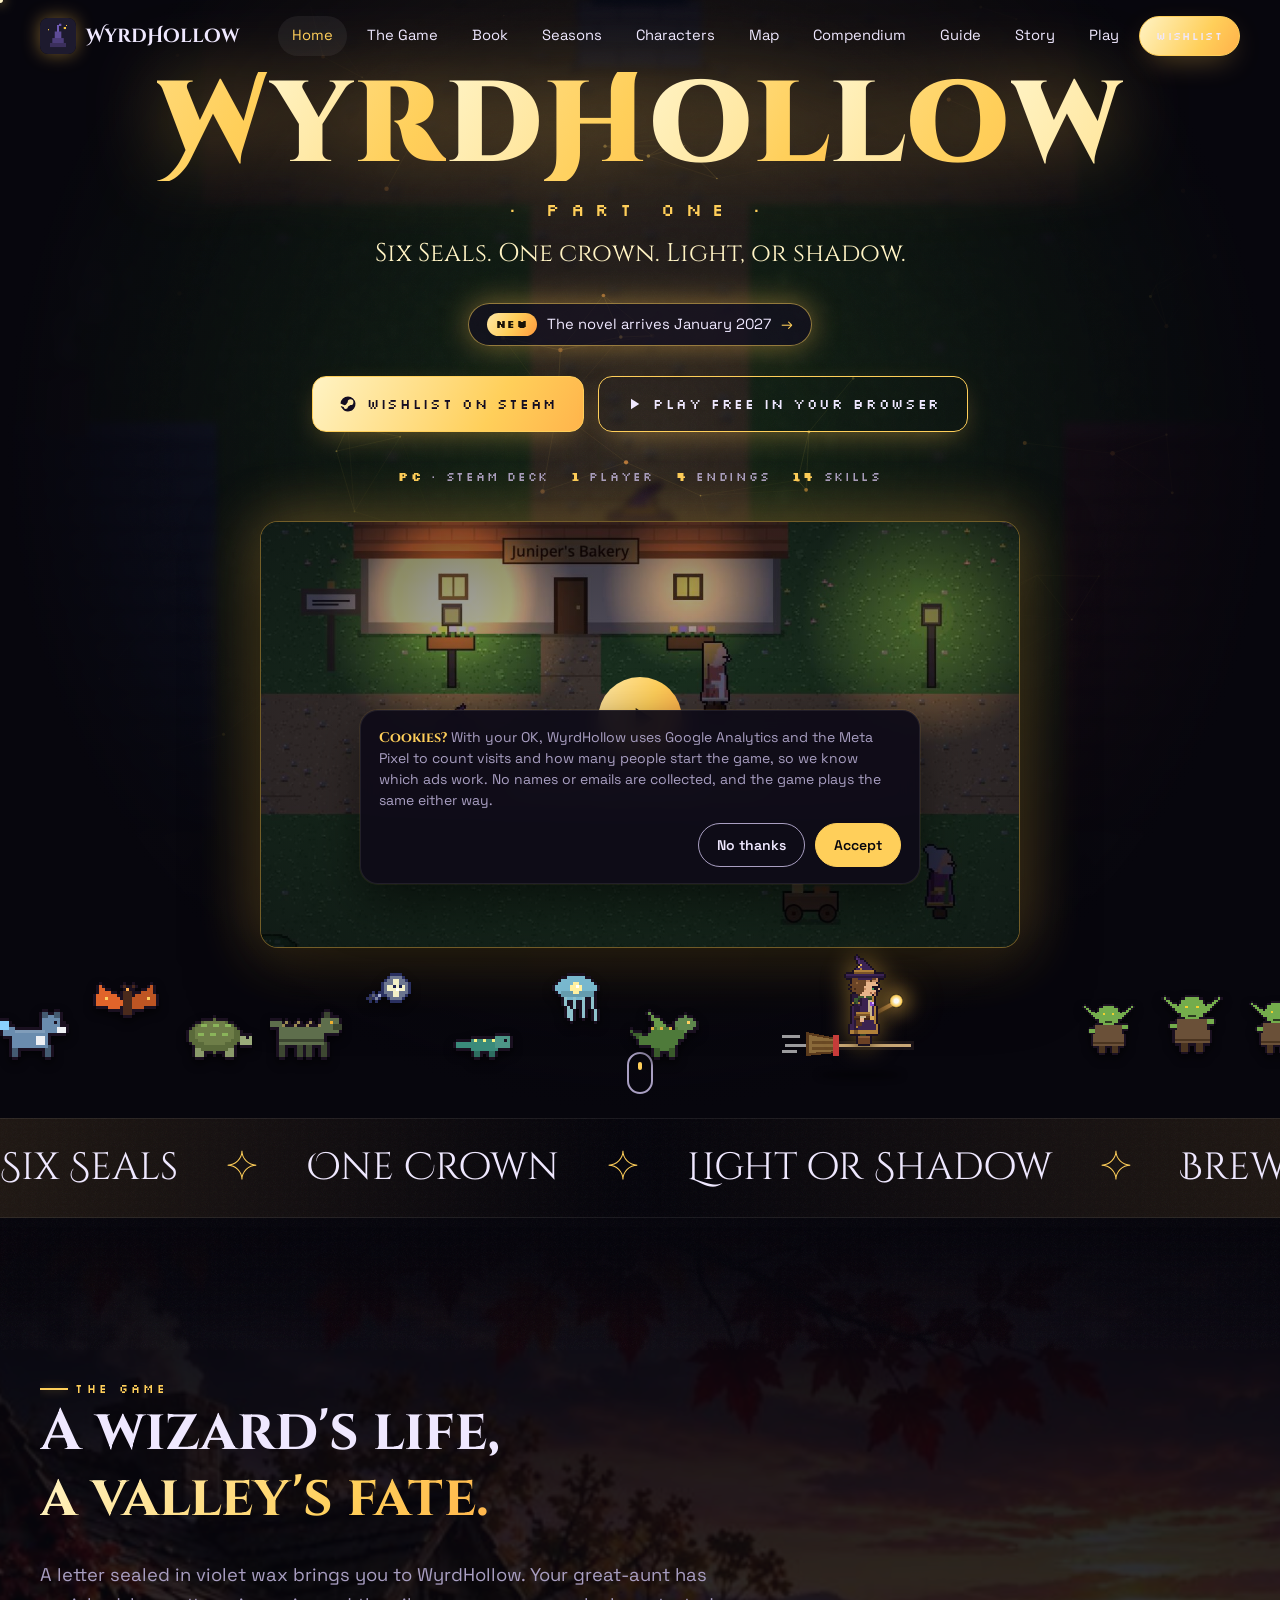
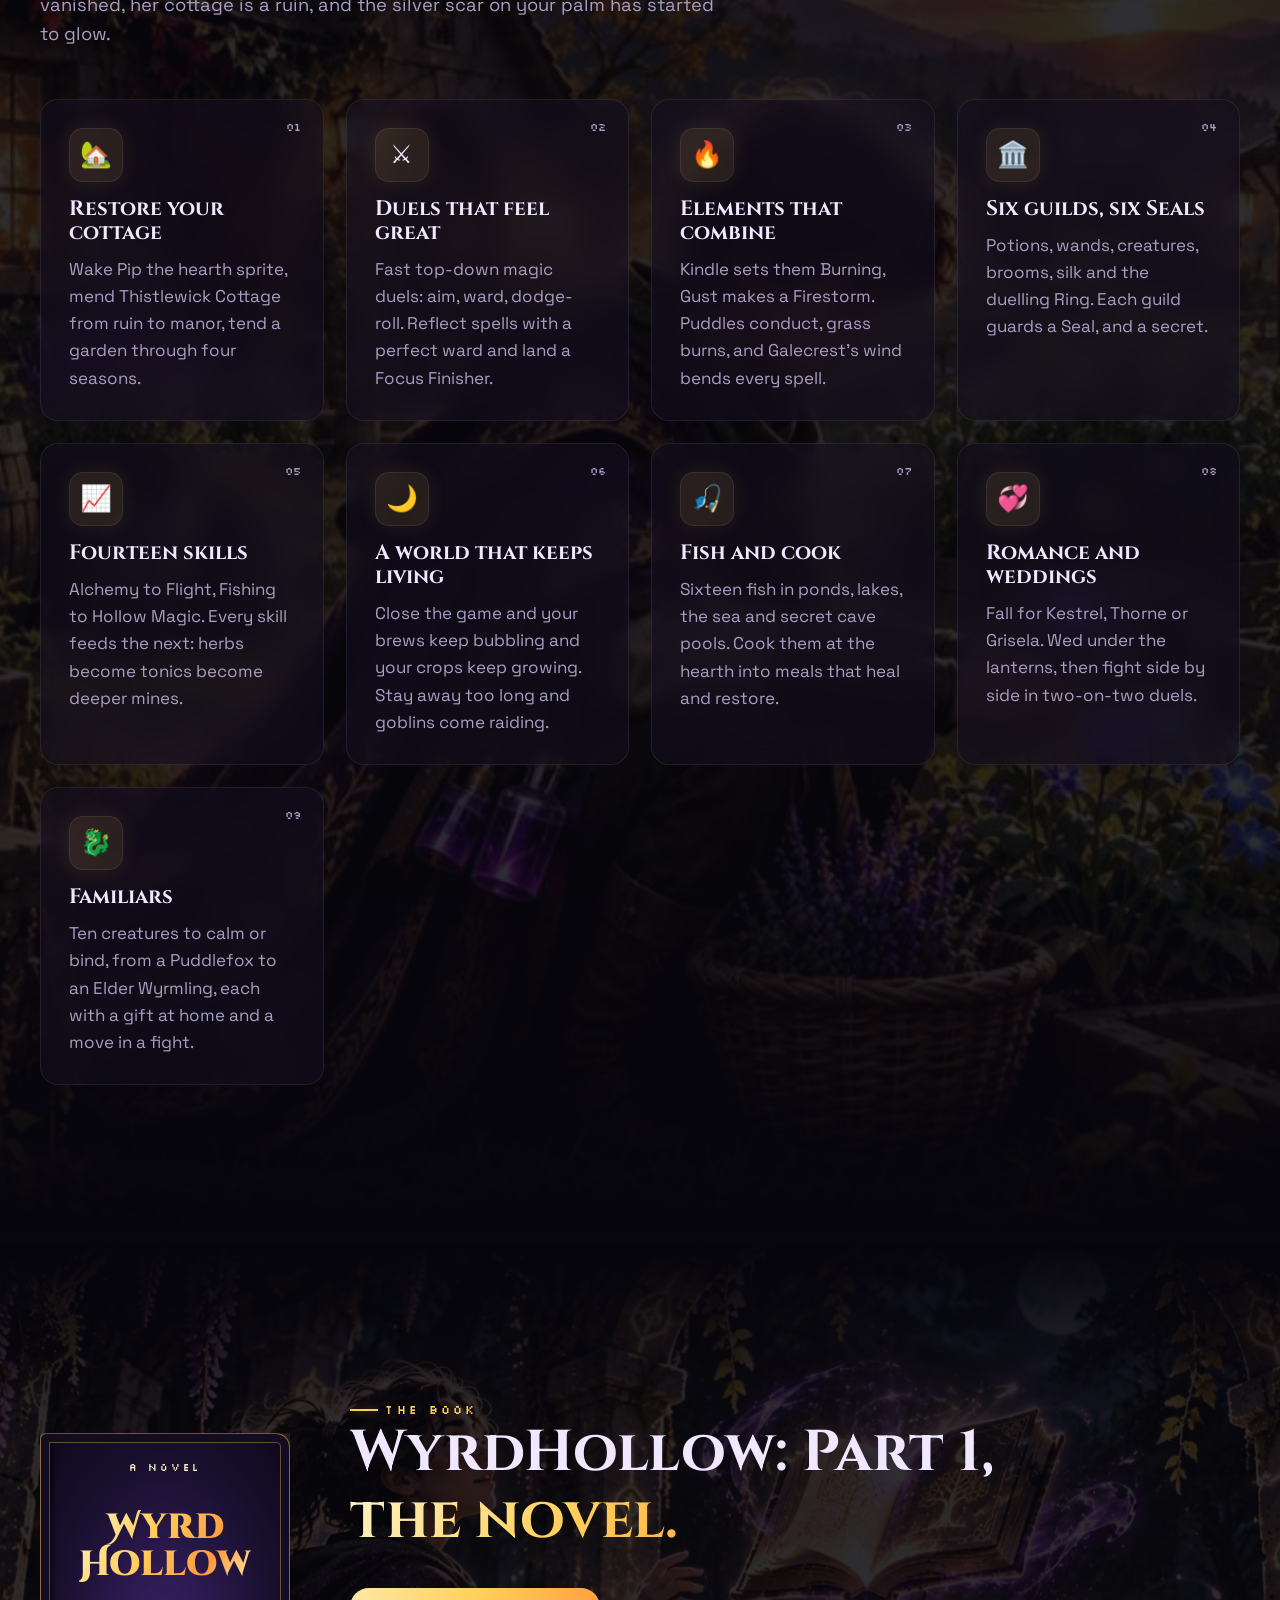
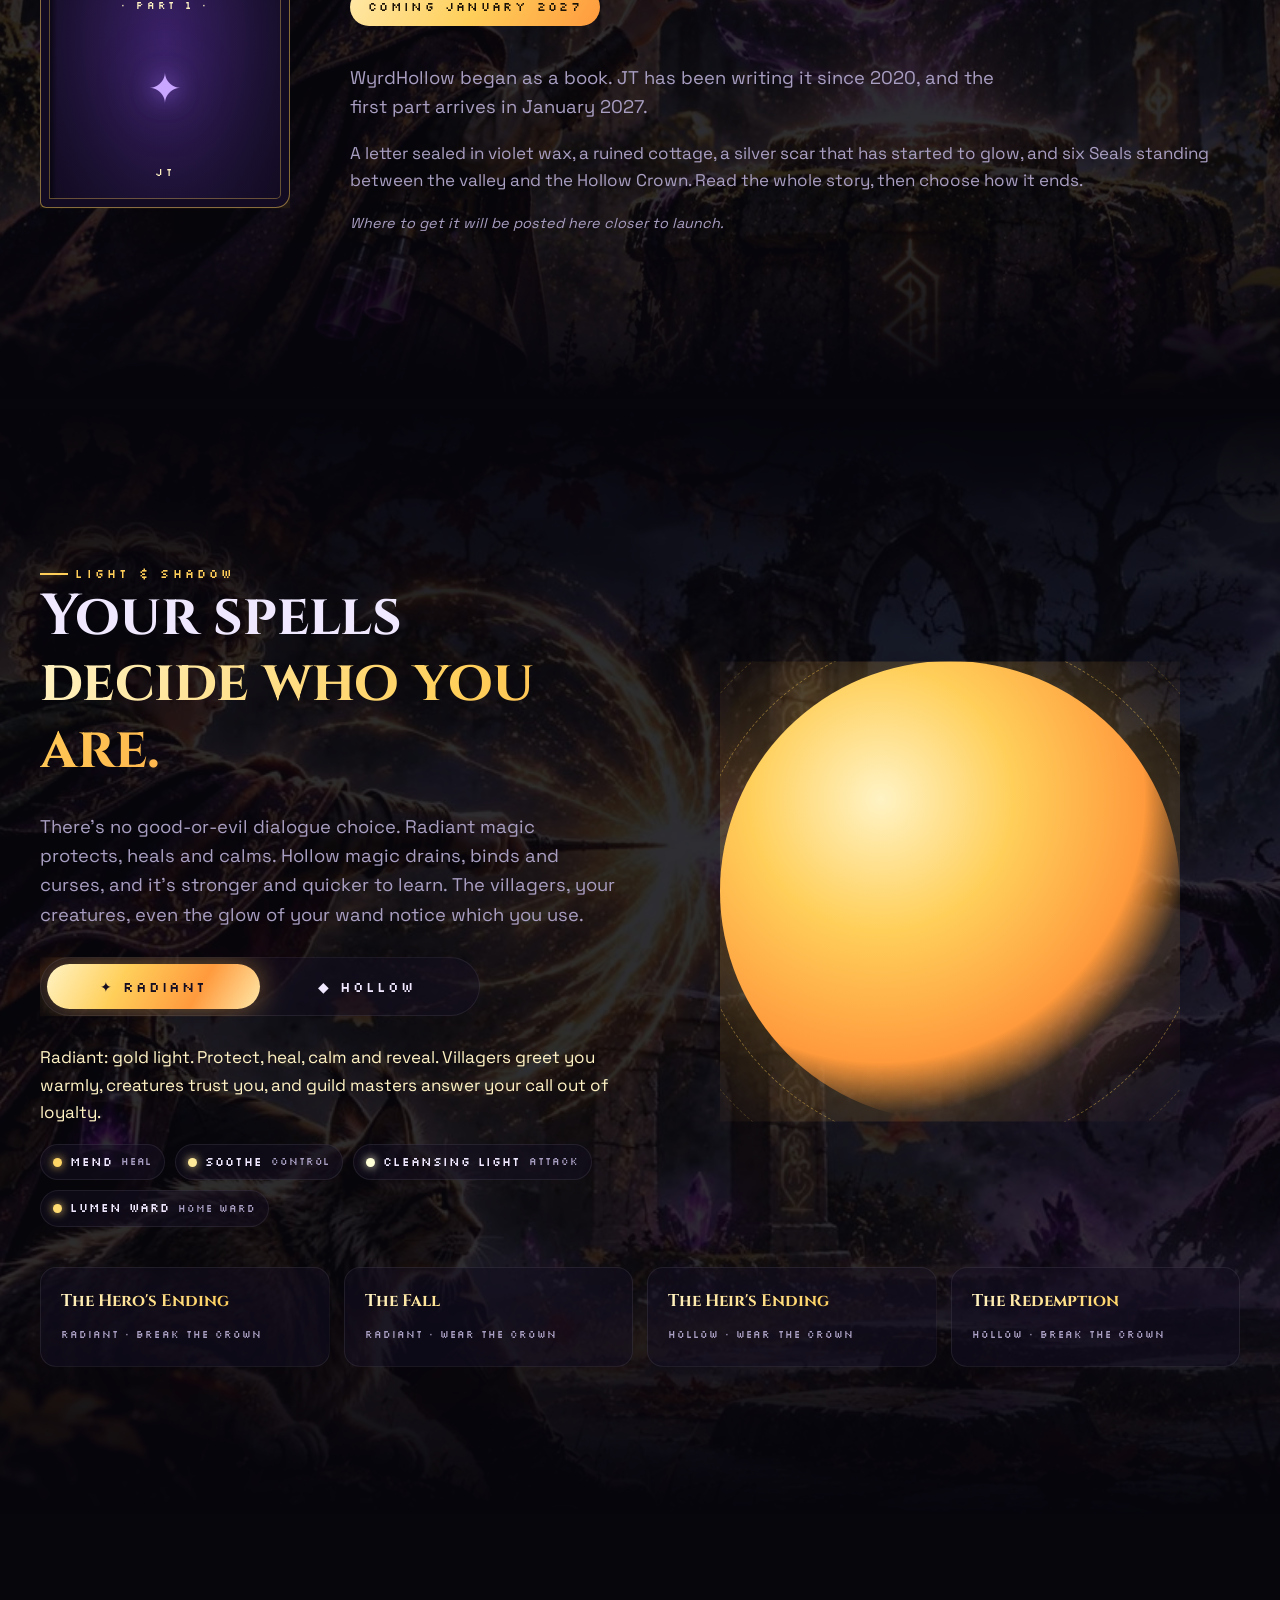
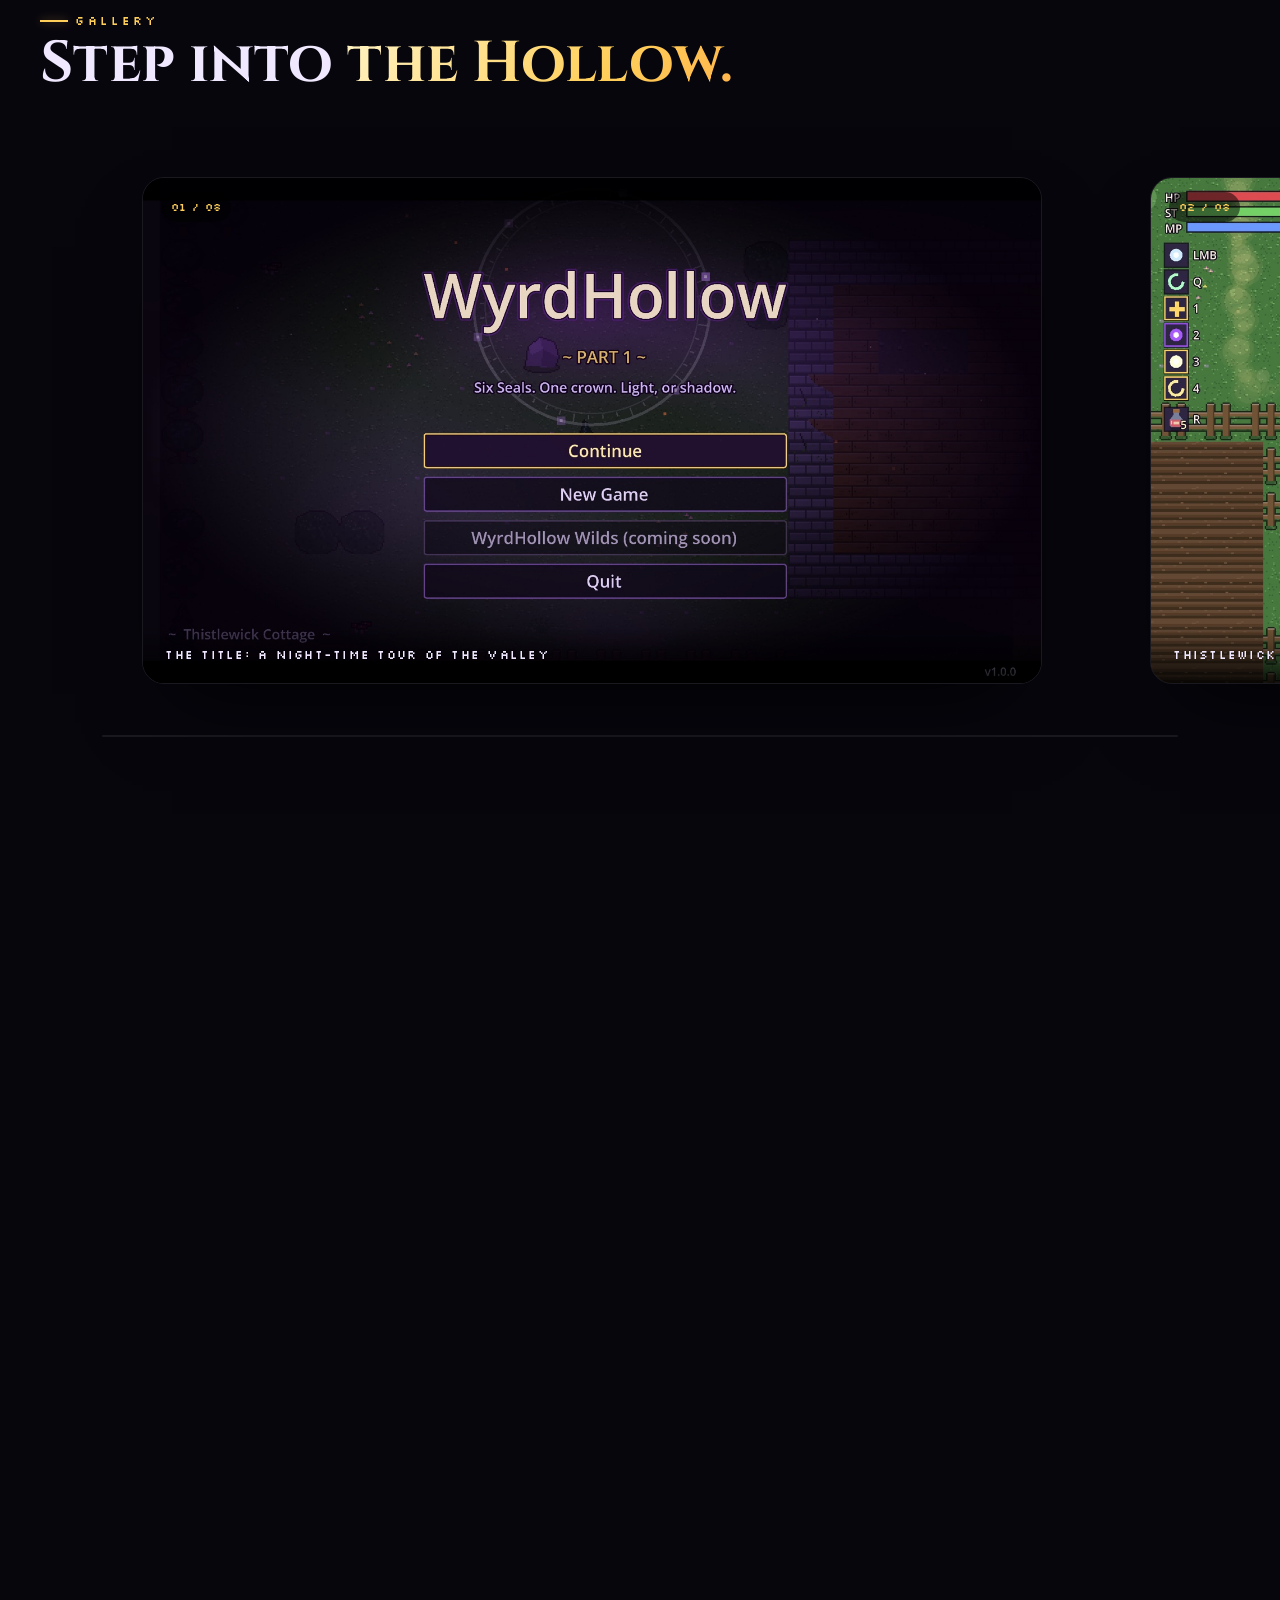
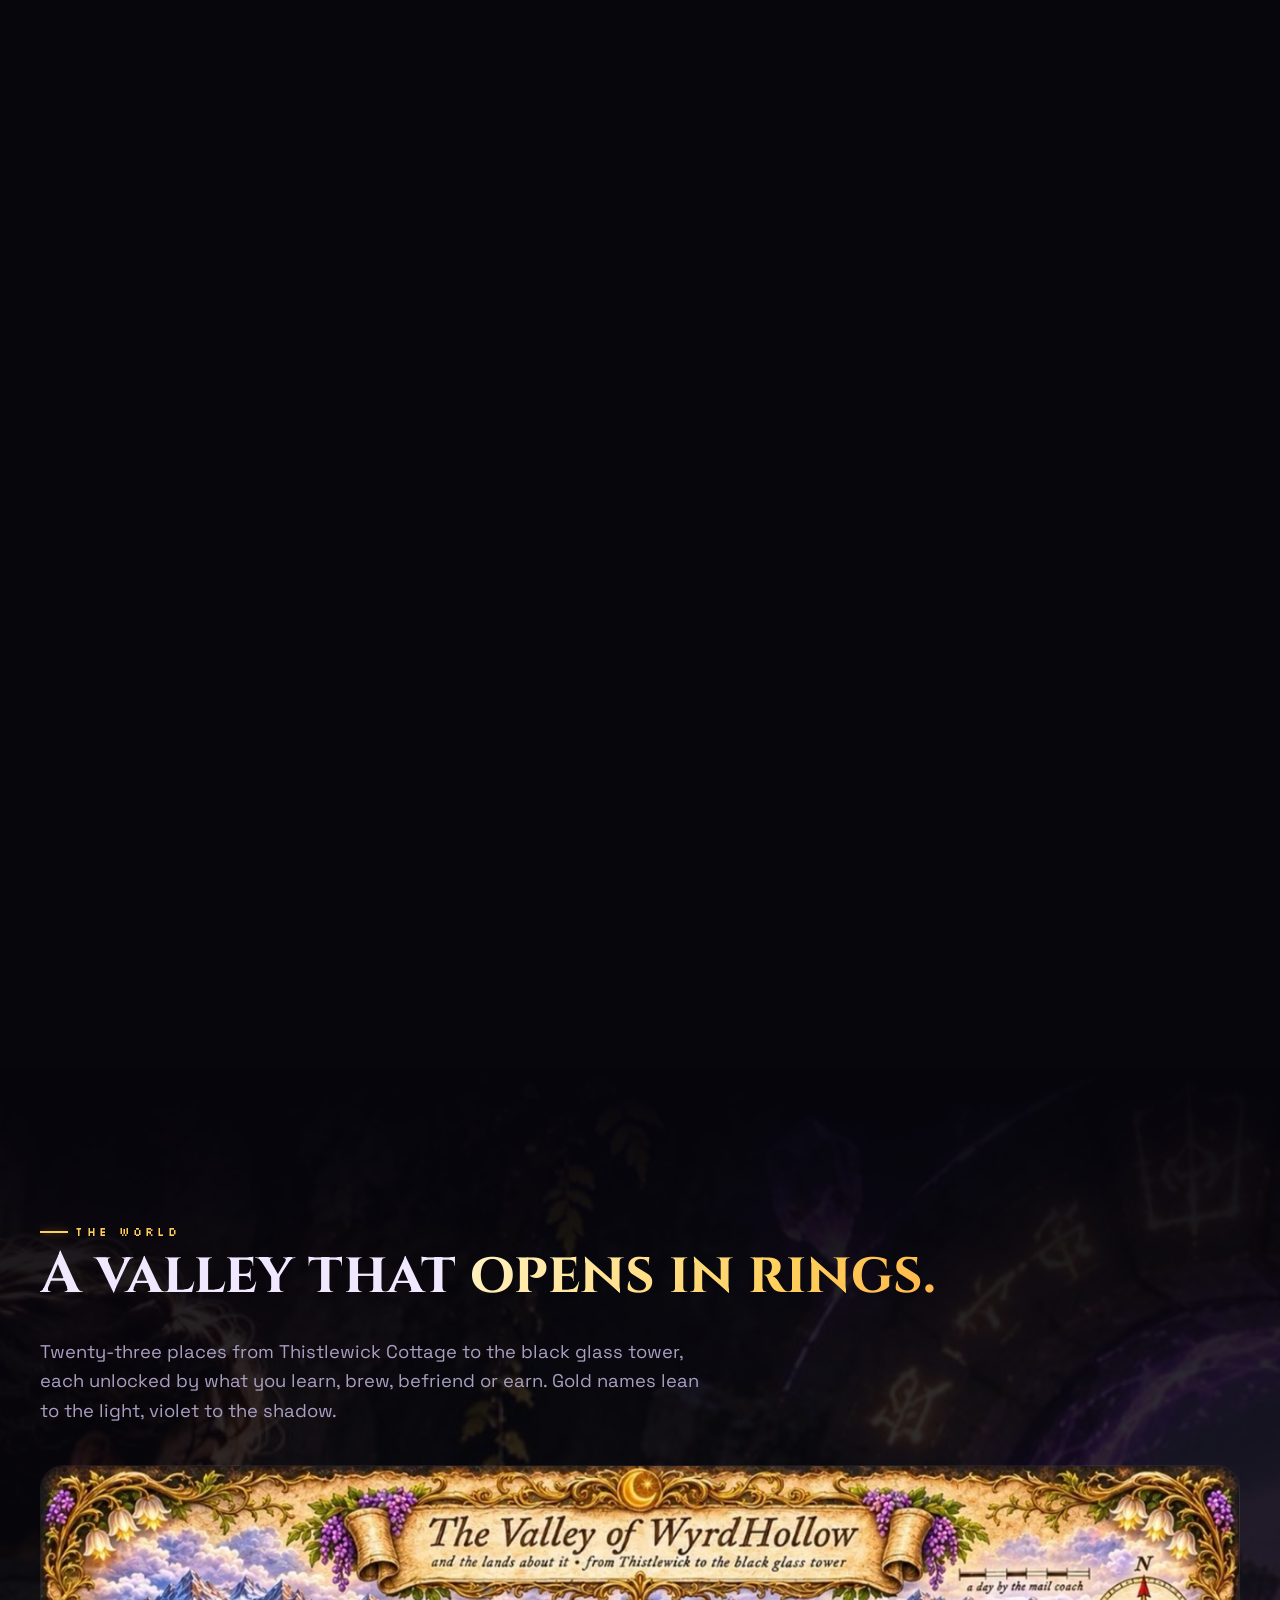
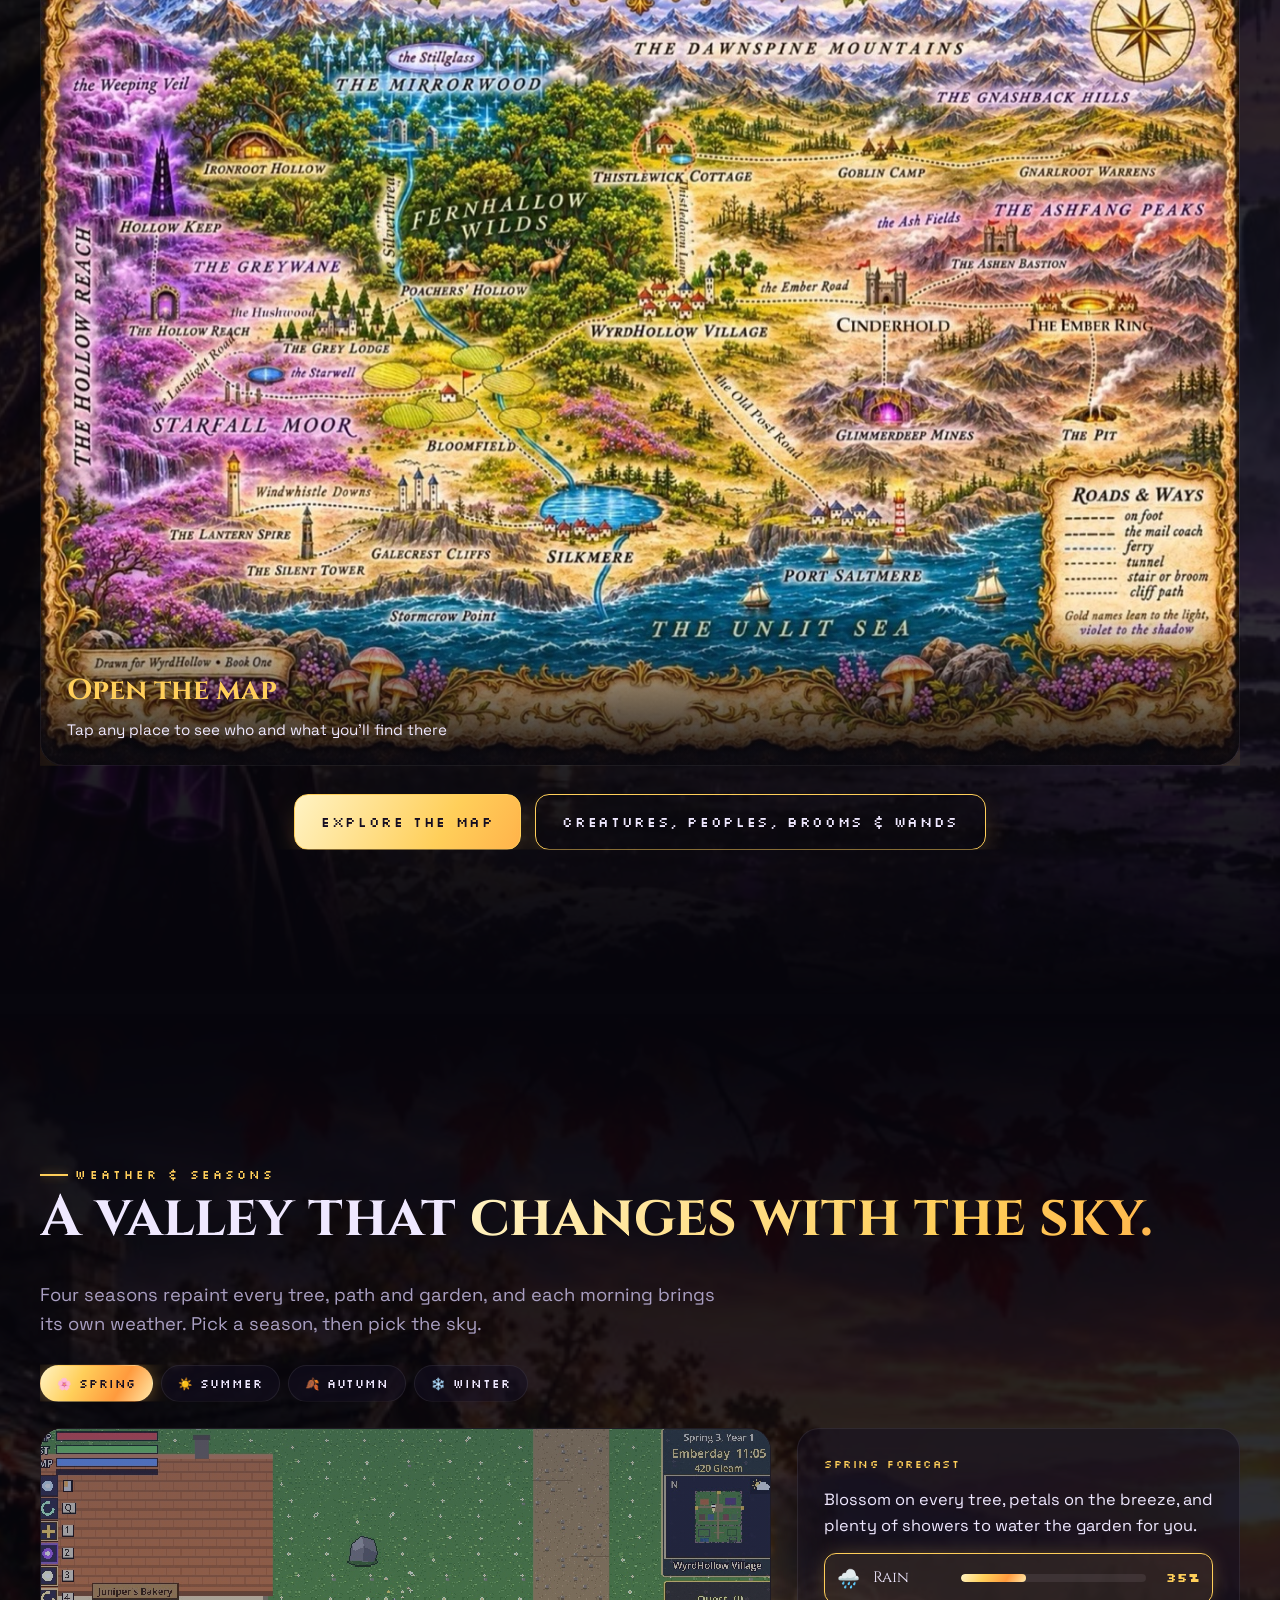
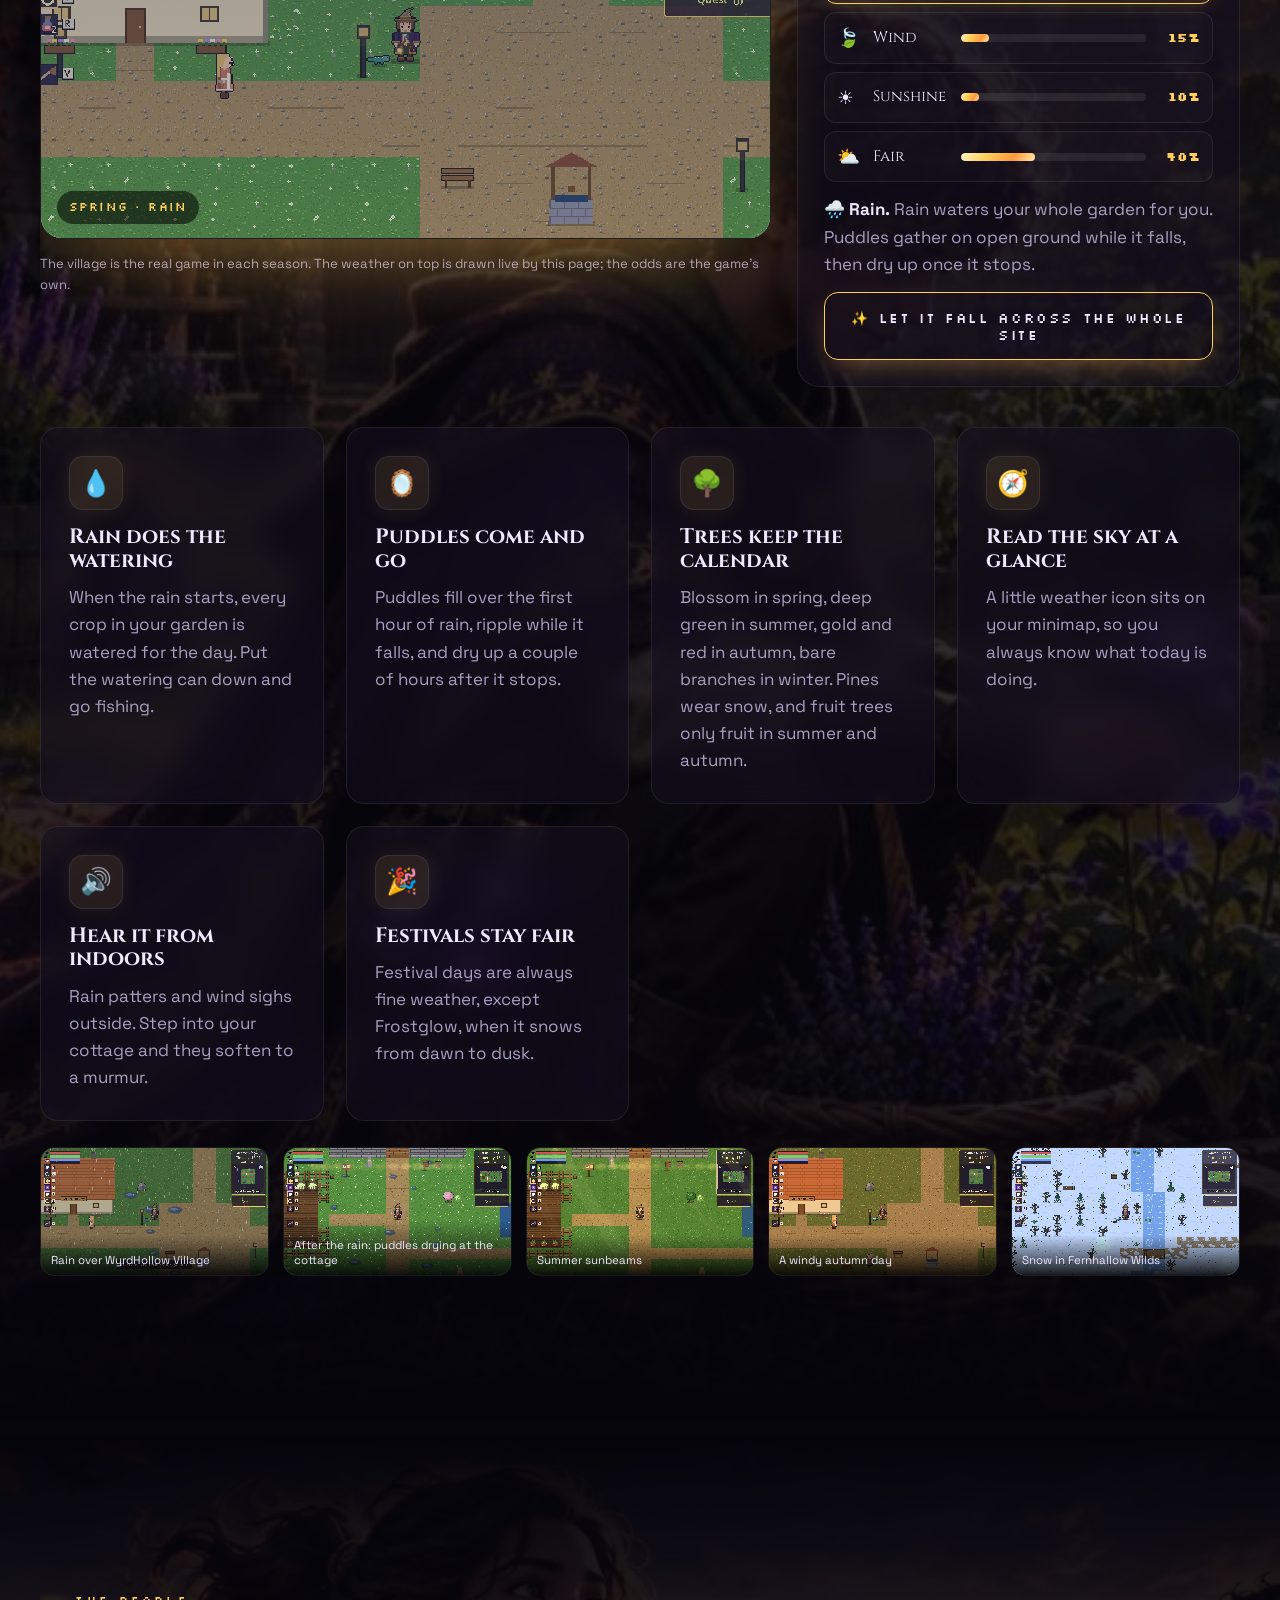
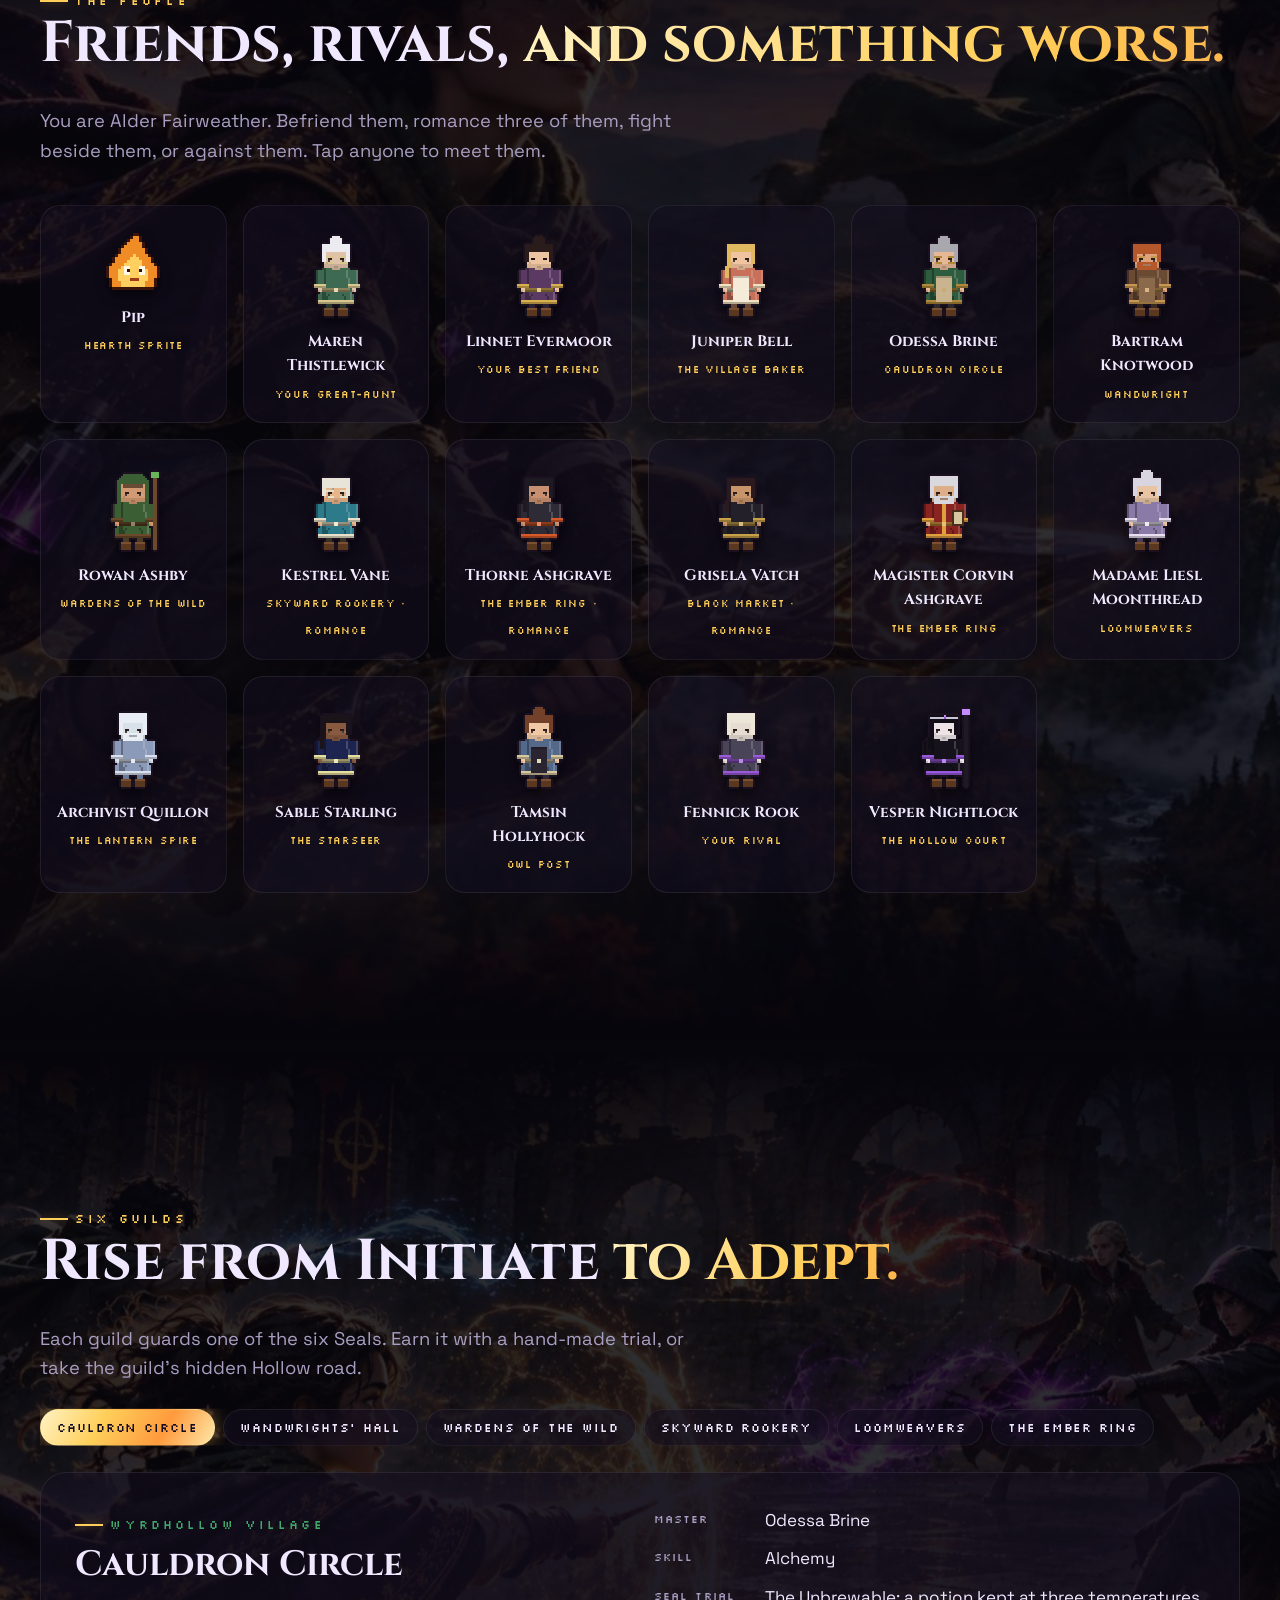
==== commit 995d8a0a: "Email sign-up pop-up (hidden until HubSpot is connected)" ====
--- a/index.html
+++ b/index.html
@@ -18,7 +18,7 @@
 	<link rel="preconnect" href="https://fonts.googleapis.com">
 	<link rel="preconnect" href="https://fonts.gstatic.com" crossorigin>
 	<link href="https://fonts.googleapis.com/css2?family=Cinzel+Decorative:wght@700;900&family=Cinzel:wght@500;700&family=Silkscreen&family=Space+Grotesk:wght@400;500;600&display=swap" rel="stylesheet">
-	<link rel="stylesheet" href="css/style.css?v=20">
+	<link rel="stylesheet" href="css/style.css?v=21">
 </head>
 <body class="locked">
 	<div id="loader"><div class="sig"><div class="ring"></div><div class="ring"></div><div class="ring"></div></div><p>WEAVING THE VALLEY…</p></div>
@@ -46,6 +46,7 @@
 				<a href="#/guide" data-view="guide">Guide</a>
 				<a href="#/story" data-view="story">Story</a>
 				<a href="#/play" data-view="play">Play</a>
+				<a href="#" data-owl hidden>✉ Get news</a>
 				<a class="btn" data-steam href="#" style="padding:10px 16px;font-size:.7rem">Wishlist</a>
 			</nav>
 		</div>
@@ -387,10 +388,37 @@
 	<div id="lightbox"><div><img alt=""><p></p><button type="button" class="btn ghost" id="lb-alt" hidden>See the pencil sketch</button></div></div>
 	<div id="person-modal"><div class="box"></div></div>
 
-	<script src="js/tracking.js?v=17"></script>
+	<!-- Email sign-up pop-up. Like the "Owl post" section, it only works once SITE.signup.url is set in js/content.js. -->
+	<div id="owl-pop" role="dialog" aria-modal="true" aria-labelledby="owl-pop-title">
+		<div class="box">
+			<button type="button" class="owl-close" data-owl-close aria-label="Close">✕</button>
+			<div class="owl-seal" aria-hidden="true">🦉</div>
+			<span class="kicker">Owl post</span>
+			<h2 id="owl-pop-title">An owl for <span class="grad-text">your window?</span></h2>
+			<p class="owl-lead">Leave your email and JT will write when there's real news: game updates, new quests and places on the map, when Part 2 is coming, and the book's release.</p>
+			<form novalidate>
+				<div class="signup-row">
+					<input type="email" name="email" autocomplete="email" inputmode="email" placeholder="you@example.com" aria-label="Your email address" required>
+					<button class="btn" type="submit">Send me news</button>
+				</div>
+				<input type="text" name="website" tabindex="-1" autocomplete="off" class="signup-trap" aria-hidden="true">
+				<div class="signup-picks" role="group" aria-label="What would you like to hear about?">
+					<label><input type="checkbox" name="interest" value="Game updates" checked><span>🎮 Game updates</span></label>
+					<label><input type="checkbox" name="interest" value="New quests and map" checked><span>🗺️ New quests and map</span></label>
+					<label><input type="checkbox" name="interest" value="Part 2" checked><span>✨ Part 2</span></label>
+					<label><input type="checkbox" name="interest" value="The book" checked><span>📚 The book</span></label>
+				</div>
+				<p class="signup-msg" role="status" aria-live="polite"></p>
+				<p class="signup-small">Only WyrdHollow news, never passed on, unsubscribe any time. <a href="privacy.html">Privacy</a></p>
+			</form>
+			<button type="button" class="owl-no" data-owl-close>No thanks</button>
+		</div>
+	</div>
+
+	<script src="js/tracking.js?v=18"></script>
 	<script src="js/data.js?v=14"></script>
 	<script src="js/content.js?v=16"></script>
 	<script src="js/world.js?v=1"></script>
-	<script src="js/app.js?v=17"></script>
+	<script src="js/app.js?v=19"></script>
 </body>
 </html>
--- a/css/style.css
+++ b/css/style.css
@@ -736,5 +736,24 @@
 .signup-msg.bad { color: #ff8f8f; }
 .signup-small { margin: 6px 0 0; font-size: 0.82rem; color: var(--muted); }
 .signup-small a { color: var(--accent); }
-.signup.done .signup-row, .signup.done .signup-picks { display: none; }
+.done .signup-row, .done .signup-picks, .done .owl-lead { display: none; }
 @media (max-width: 600px) { .signup-card { padding: 36px 20px; } .signup-row { flex-direction: column; } .signup-row .btn { justify-content: center; } }
+
+/* Email sign-up pop-up. */
+#owl-pop { position: fixed; inset: 0; z-index: 9300; display: none; place-items: center; background: rgba(4, 3, 8, 0.78); backdrop-filter: blur(8px); padding: 16px; overflow-y: auto; }
+#owl-pop.open { display: grid; animation: fadein 0.3s; }
+#owl-pop .box { position: relative; max-width: 560px; width: 100%; padding: 40px 34px 26px; border-radius: 26px; text-align: center; background: var(--bg2); border: 1px solid rgba(255, 207, 90, 0.55); box-shadow: 0 30px 90px rgba(0, 0, 0, 0.7), 0 0 90px var(--glow); animation: swapin 0.5s var(--ease); }
+#owl-pop h2 { font-size: clamp(1.6rem, 5vw, 2.2rem); margin: 8px 0 10px; }
+#owl-pop .owl-seal { width: 74px; height: 74px; margin: -76px auto 14px; display: grid; place-items: center; font-size: 2.2rem; border-radius: 50%; background: var(--bg2); border: 1px solid rgba(255, 207, 90, 0.55); box-shadow: 0 0 40px var(--glow); }
+#owl-pop .owl-lead { margin: 0 auto; max-width: 440px; color: var(--muted); }
+#owl-pop .signup-row { margin-top: 22px; }
+#owl-pop .signup-picks { margin-top: 16px; gap: 8px; }
+#owl-pop .signup-picks span { padding: 7px 13px; font-size: 0.84rem; }
+#owl-pop .signup-msg { margin-top: 12px; }
+.owl-close { position: absolute; top: 12px; right: 12px; width: 40px; height: 40px; border-radius: 50%; border: 1px solid var(--line); background: rgba(7, 6, 13, 0.6); color: var(--ink); font-size: 1rem; cursor: pointer; }
+.owl-close:hover { border-color: var(--accent); }
+.owl-no { margin-top: 12px; padding: 8px 14px; background: none; border: 0; color: var(--muted); font: inherit; font-size: 0.9rem; text-decoration: underline; cursor: pointer; }
+.owl-no:hover { color: var(--ink); }
+#owl-pop.done .owl-no { color: var(--ink); }
+[data-owl][hidden] { display: none !important; }
+@media (max-width: 600px) { #owl-pop { align-items: end; } #owl-pop .box { padding: 38px 18px 18px; margin-top: 50px; } }
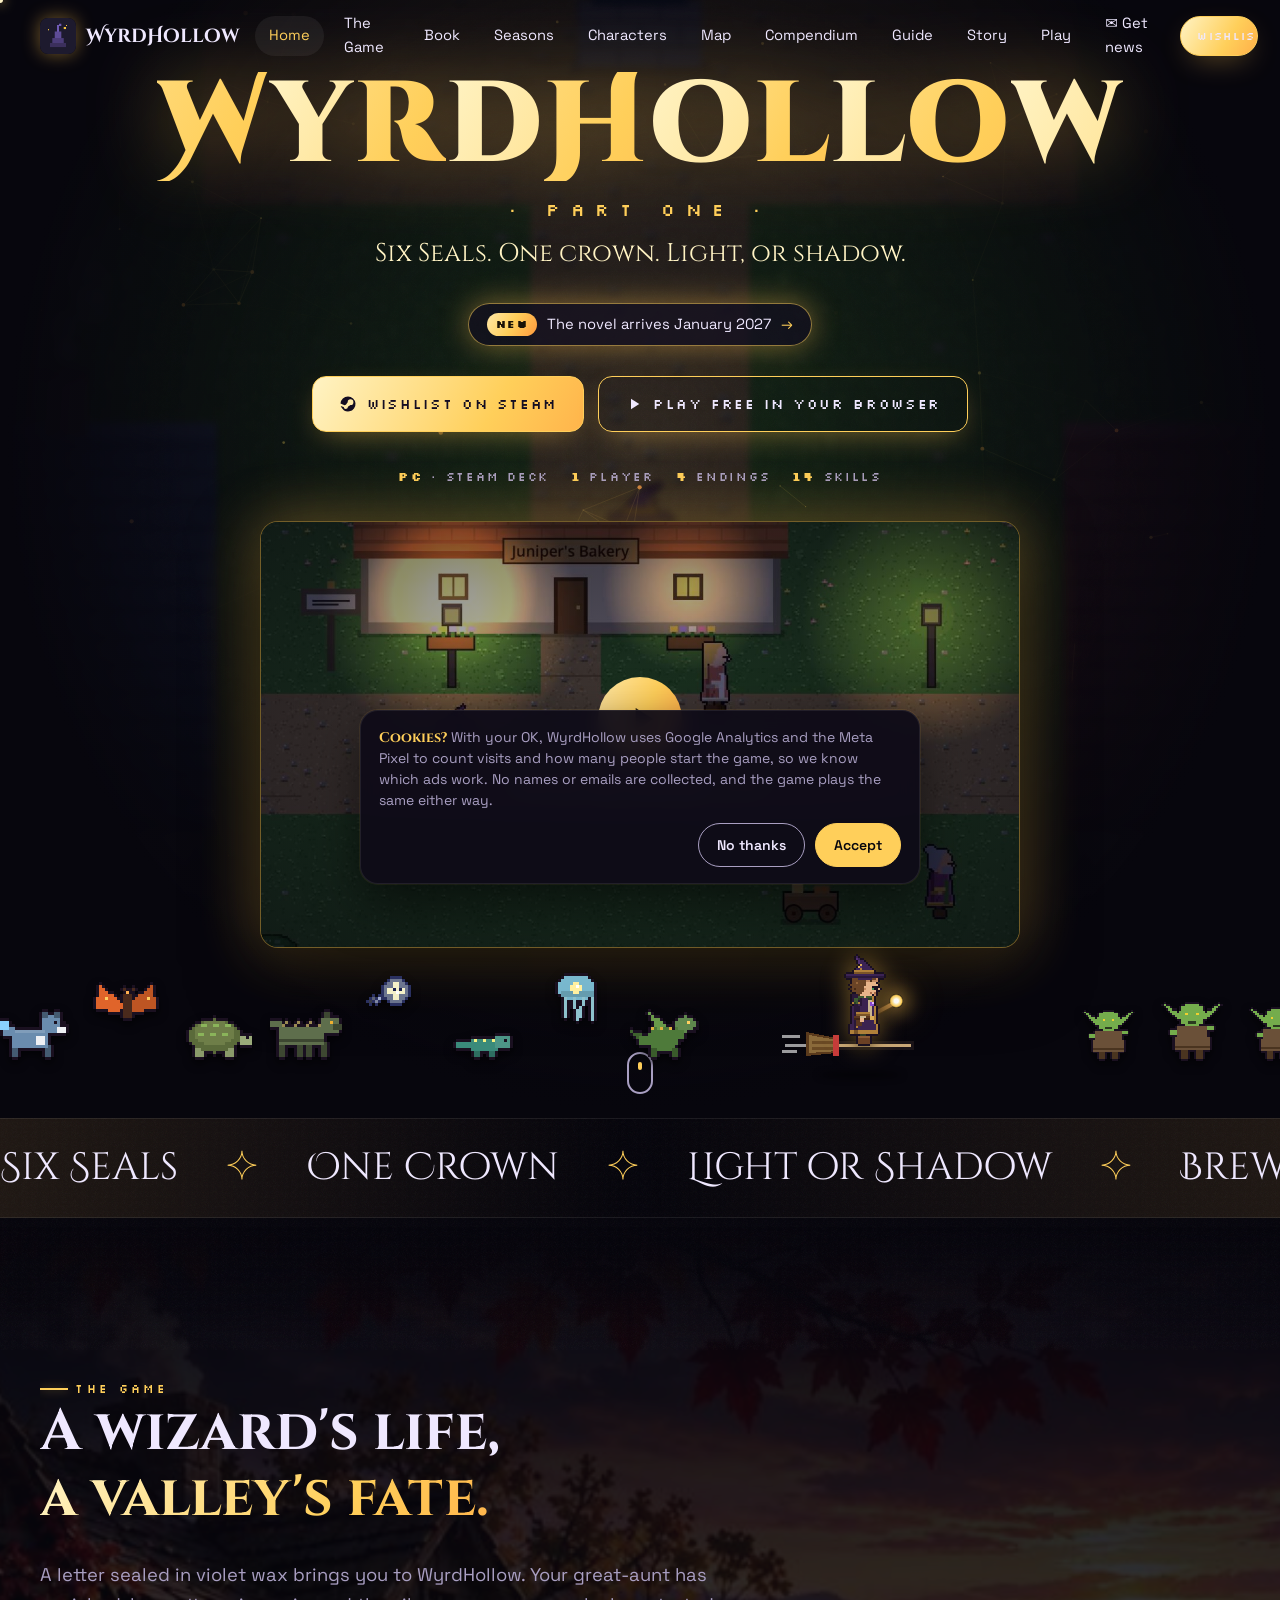
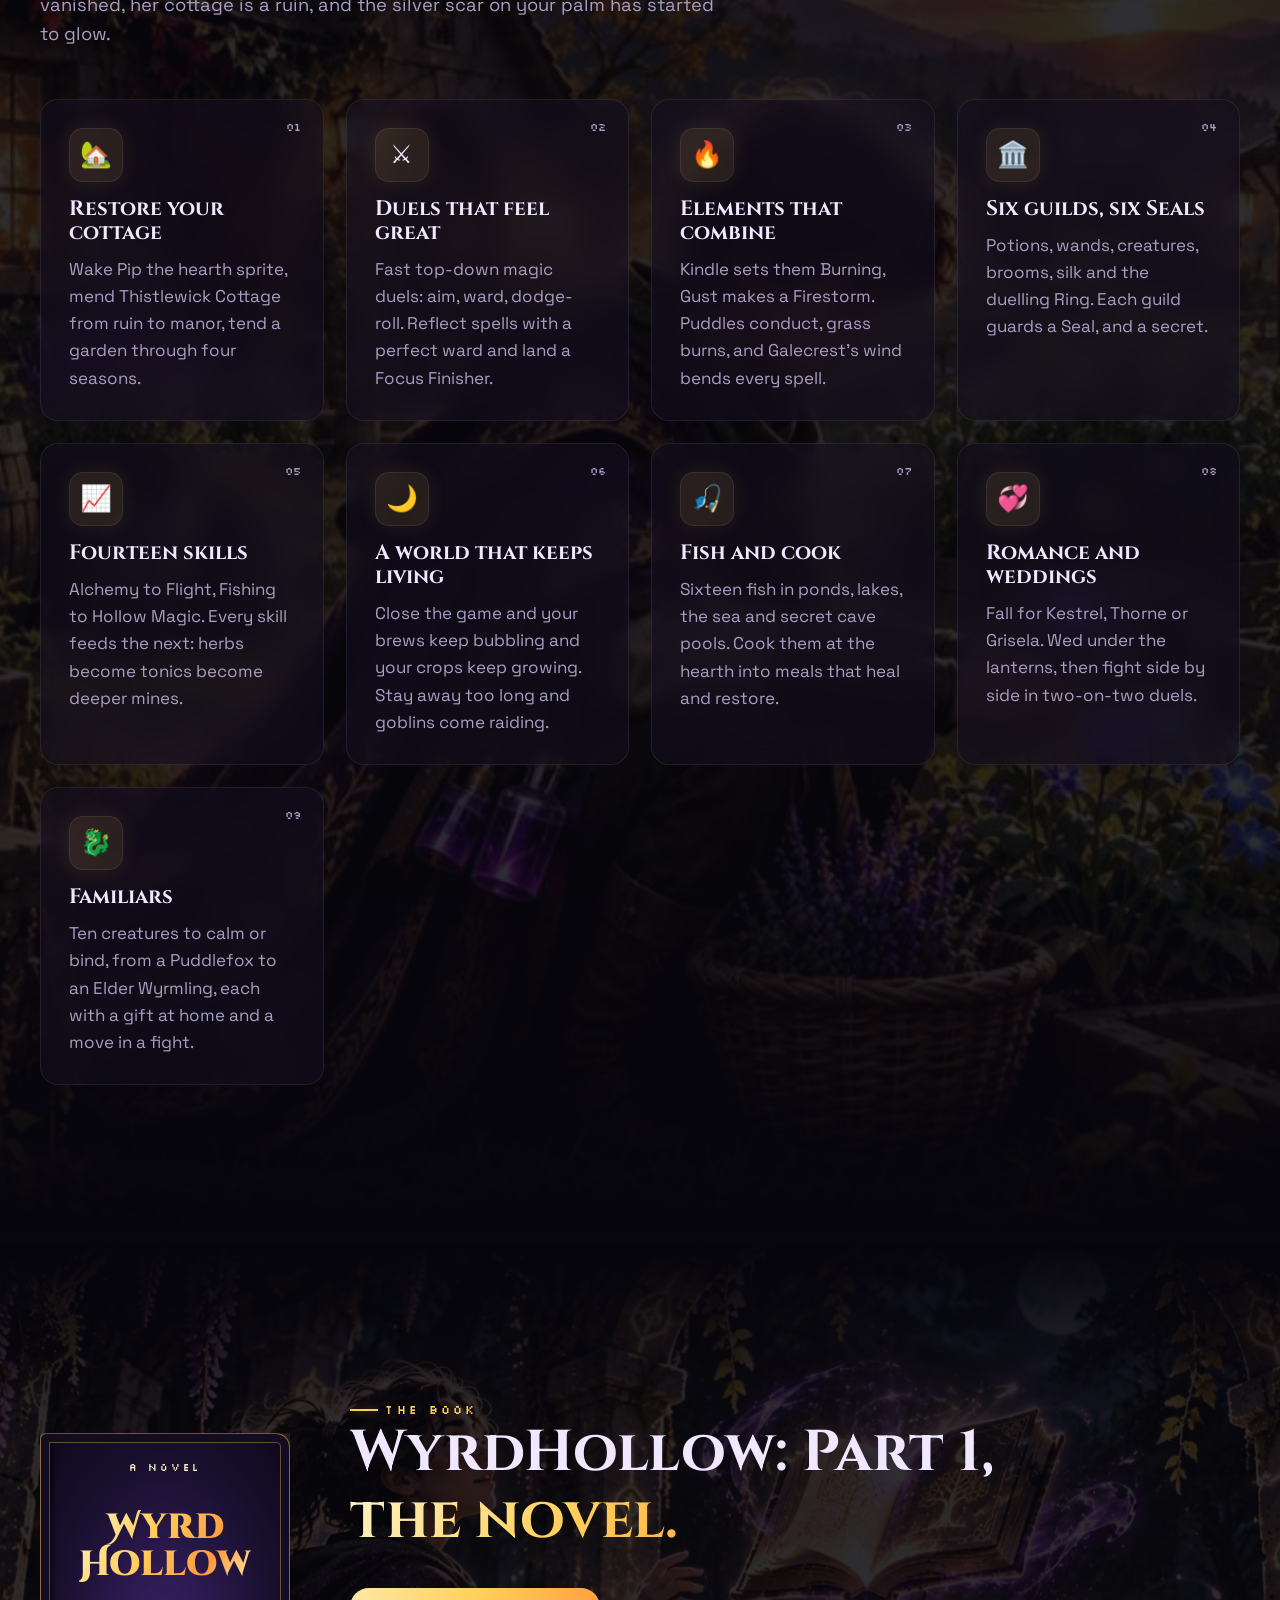
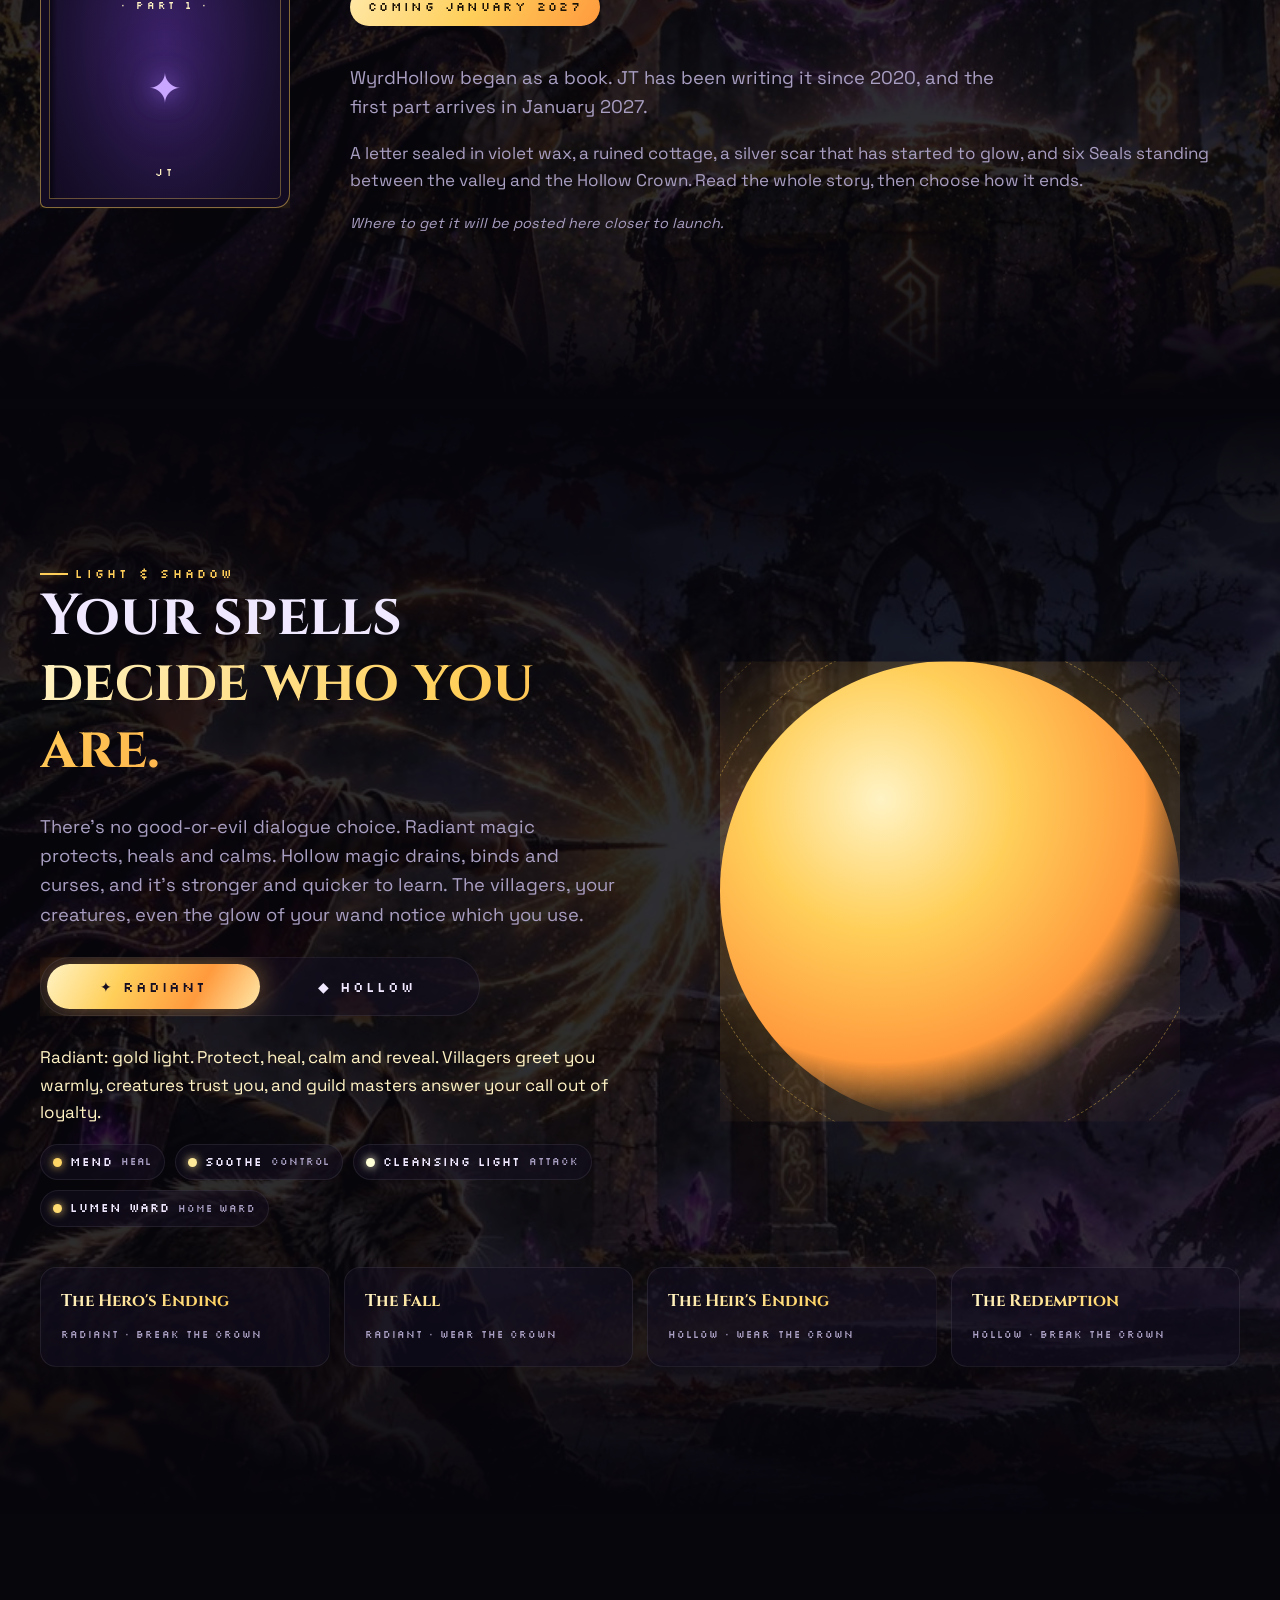
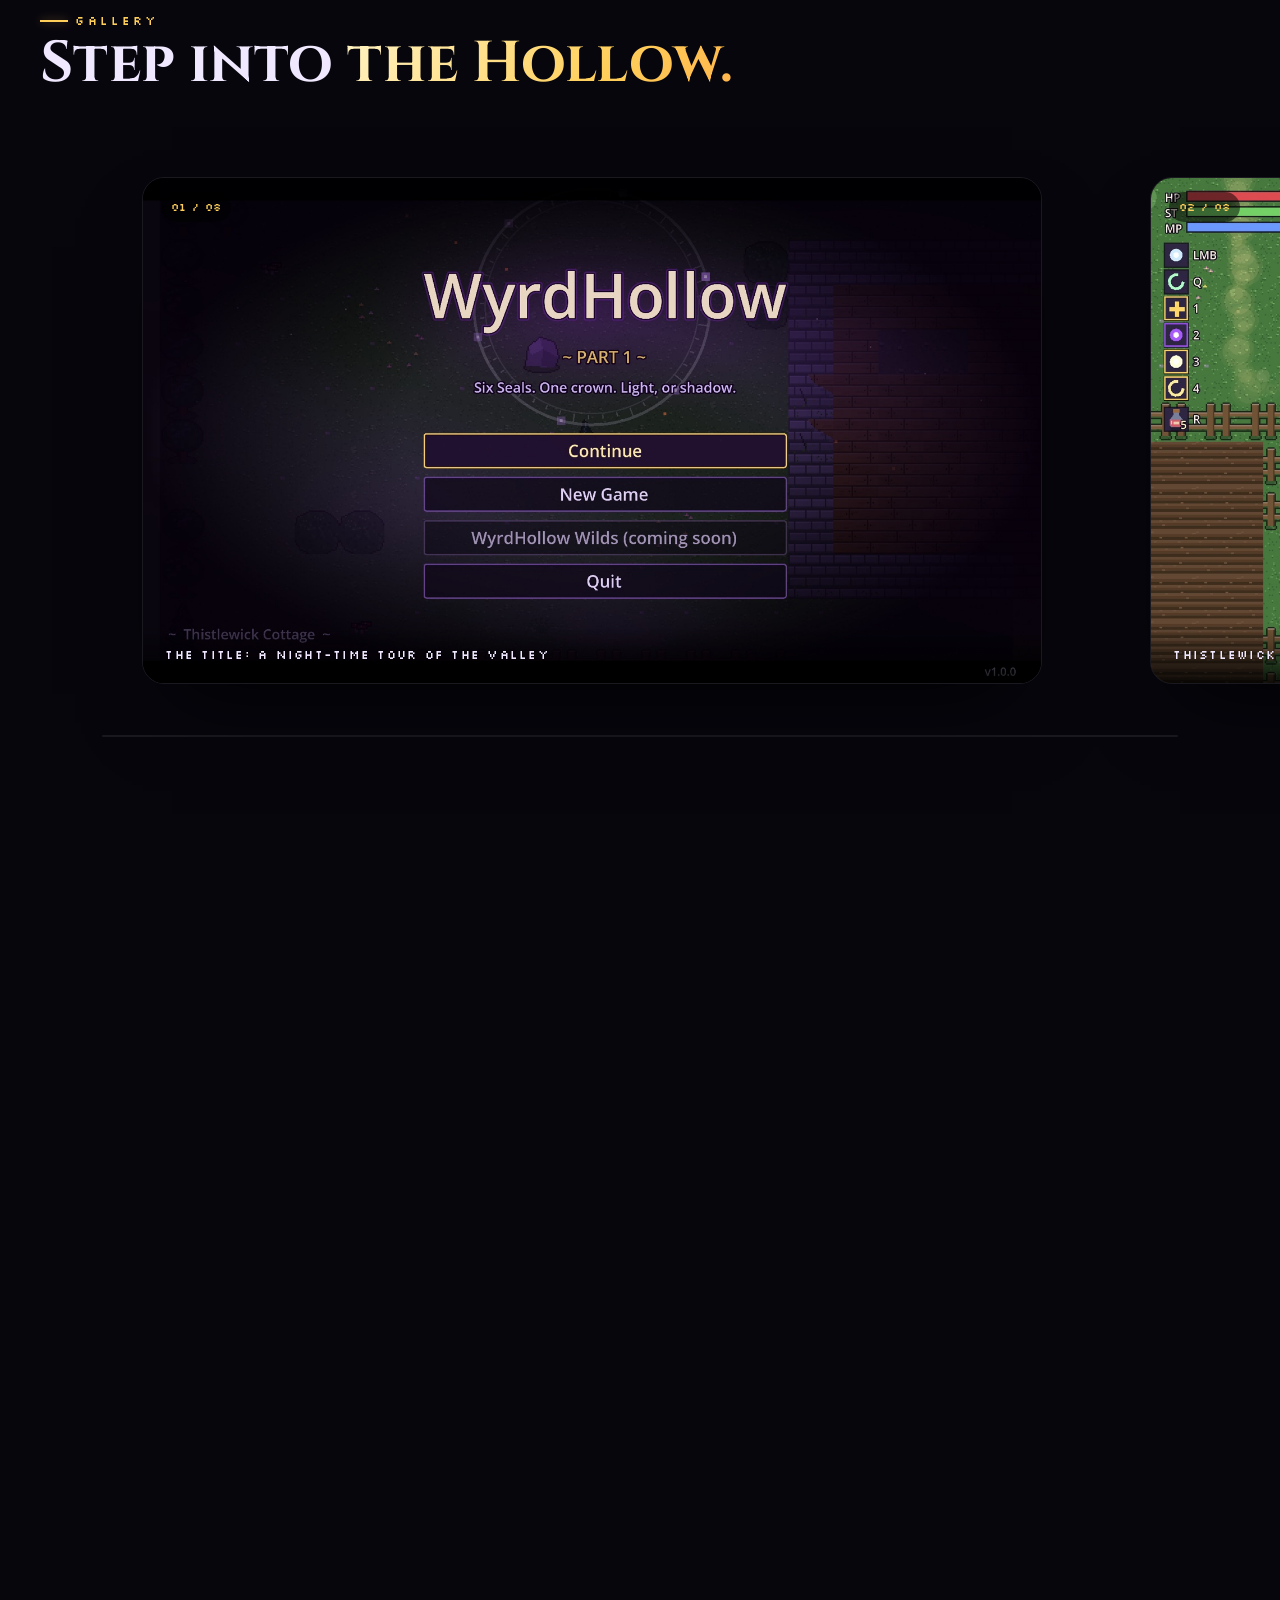
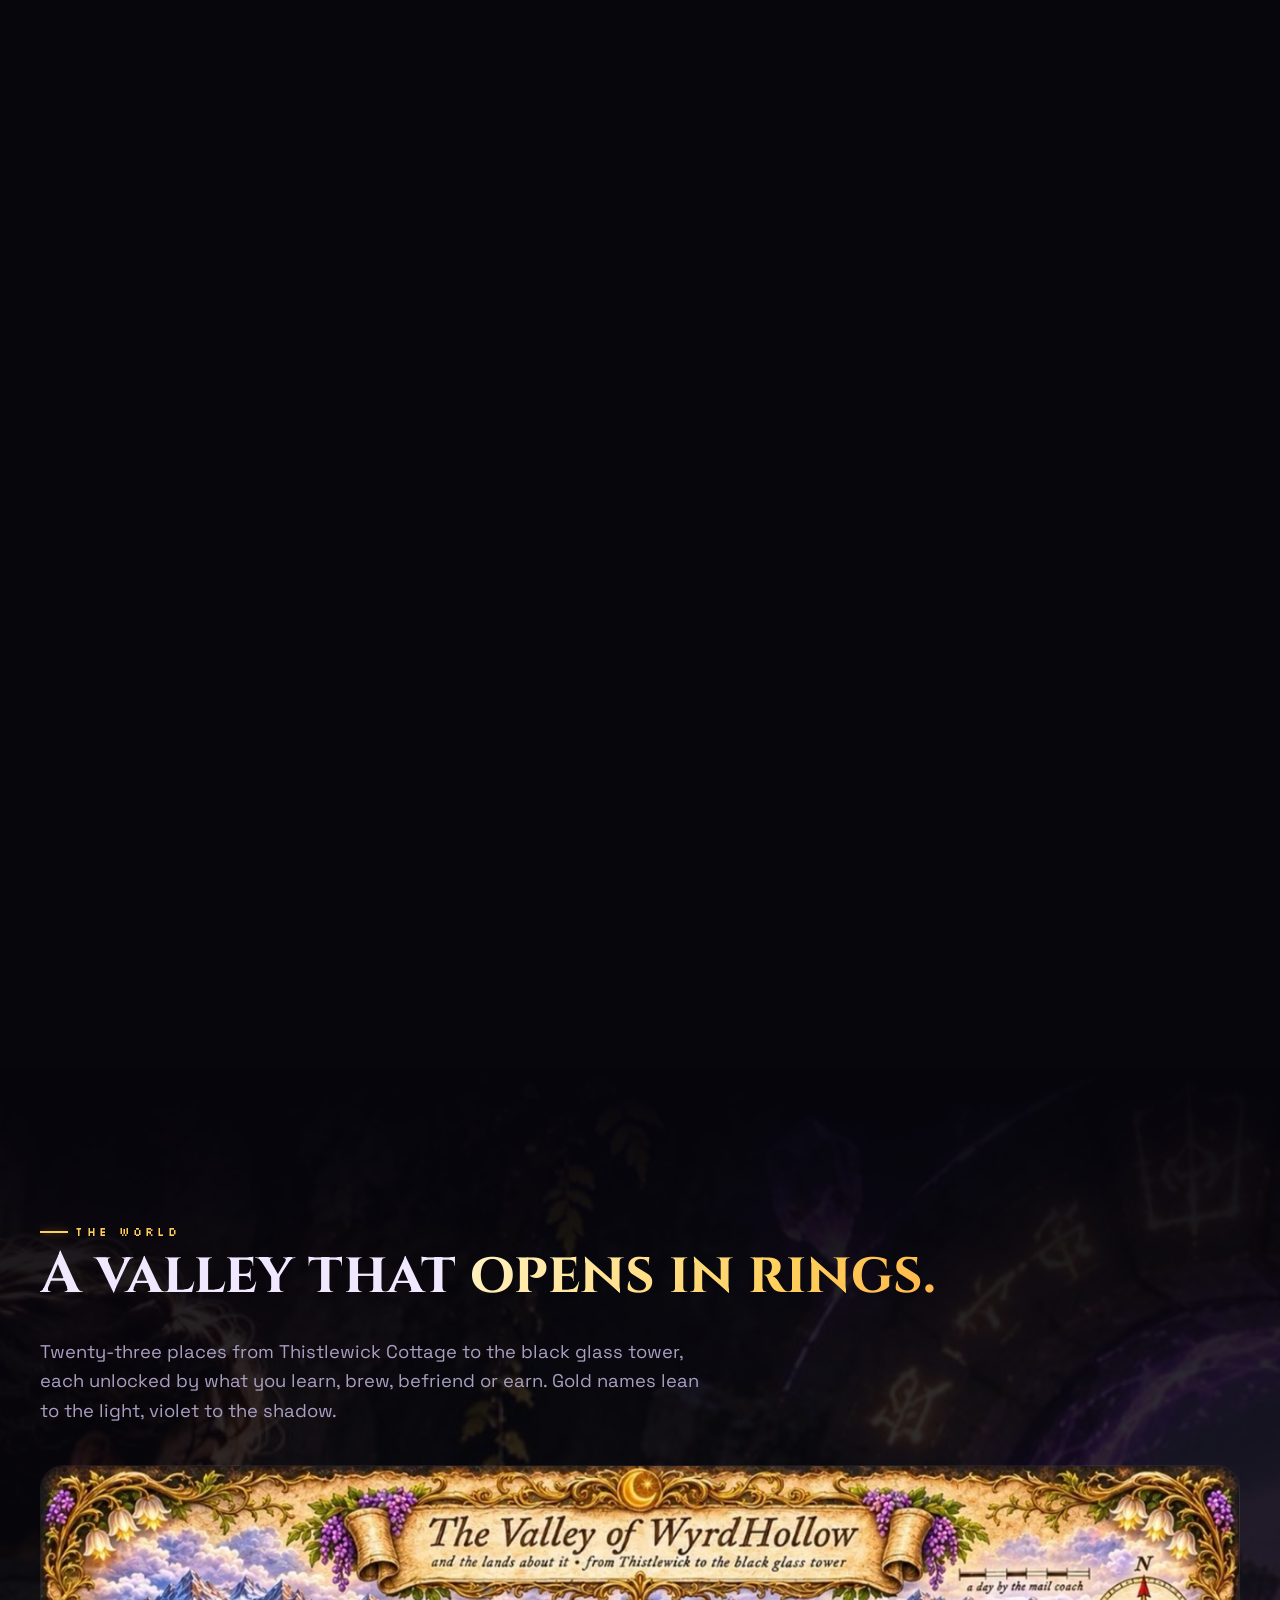
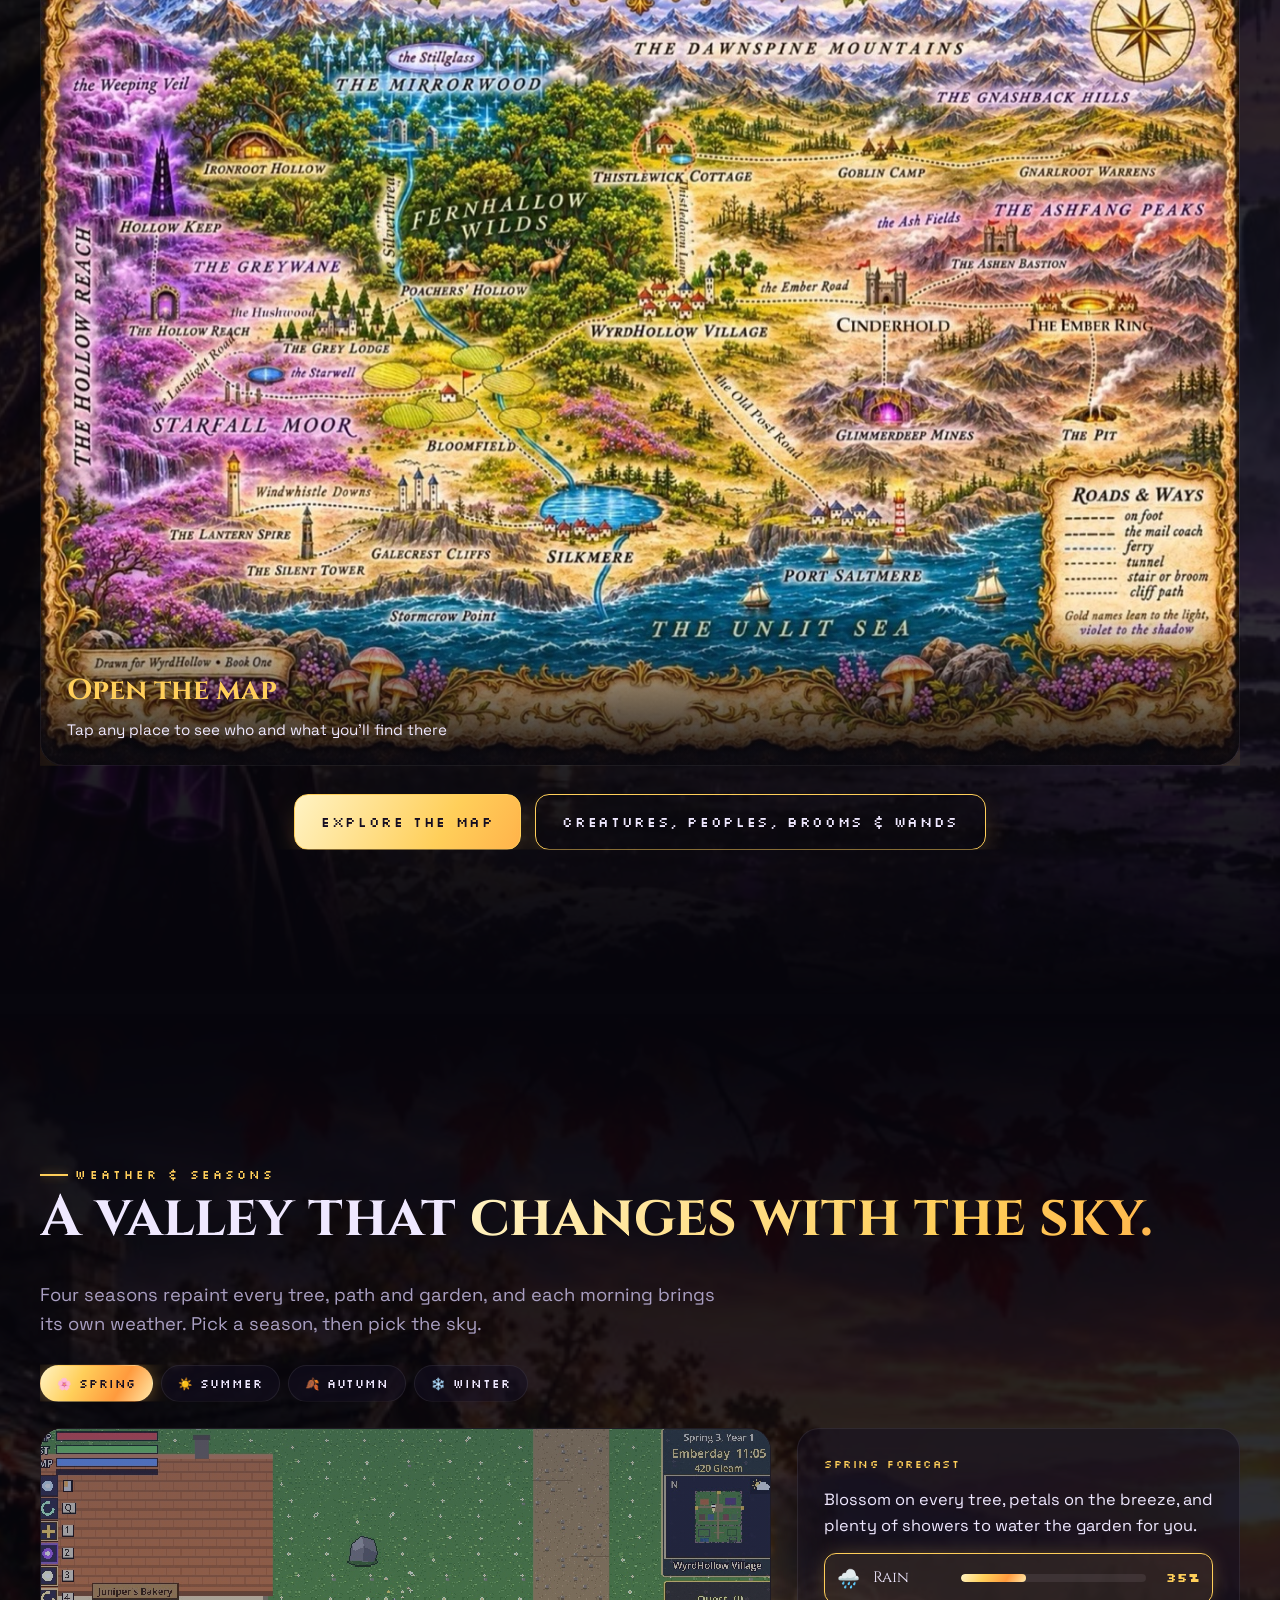
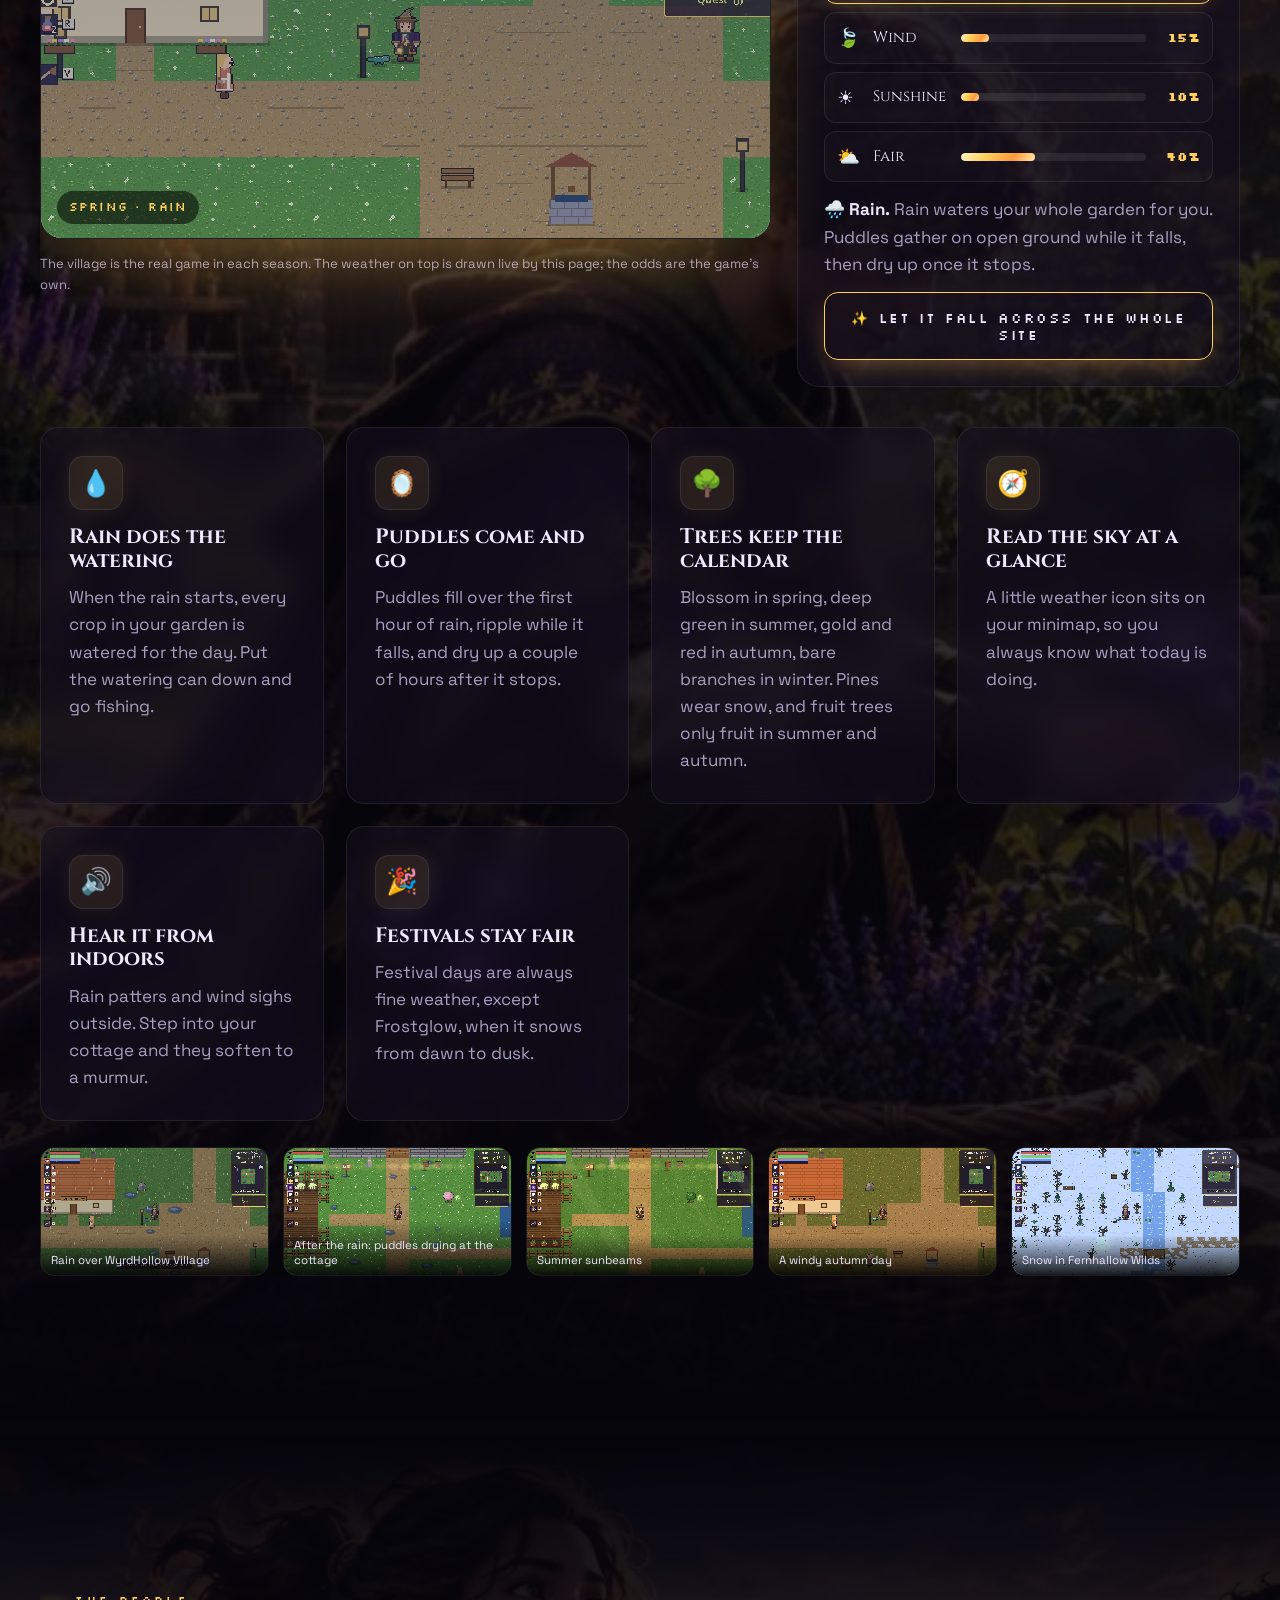
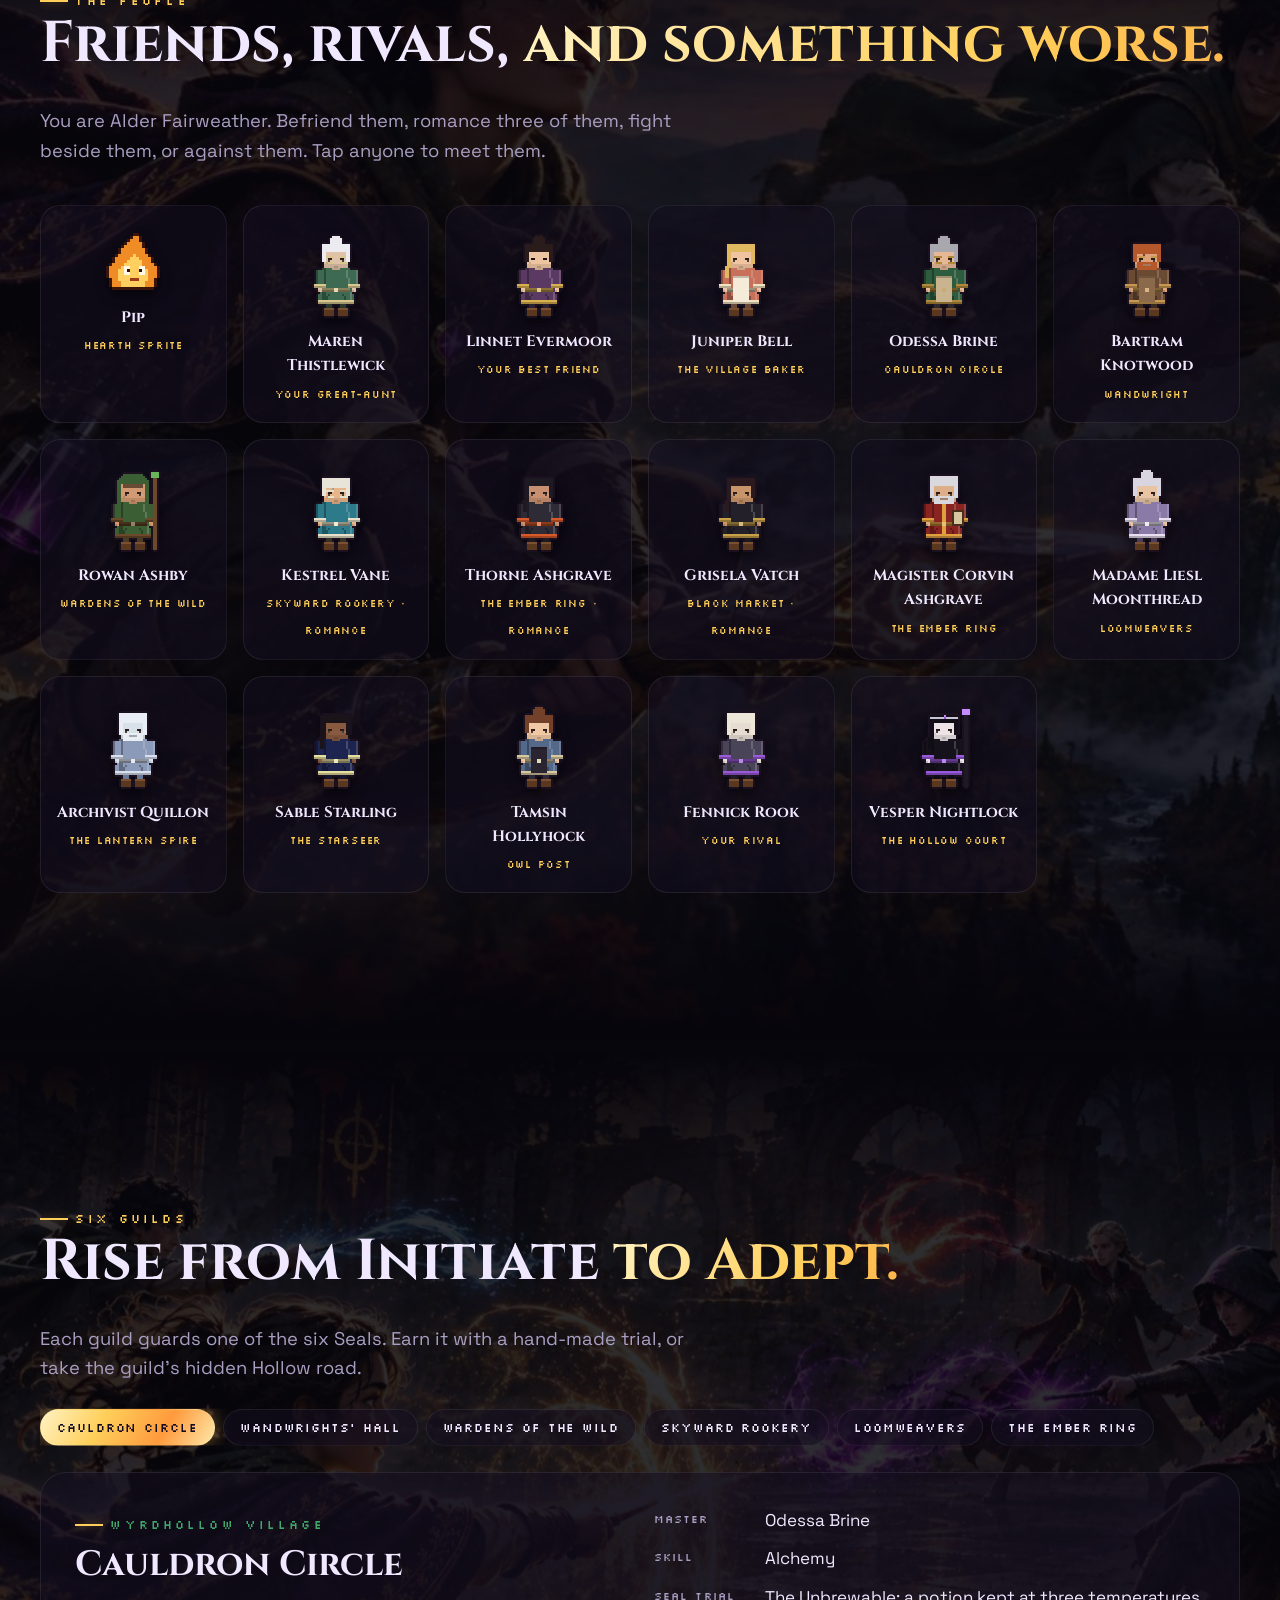
==== commit 789da321: "Email sign-up switched on (HubSpot)" ====
--- a/index.html
+++ b/index.html
@@ -417,7 +417,7 @@
 
 	<script src="js/tracking.js?v=18"></script>
 	<script src="js/data.js?v=14"></script>
-	<script src="js/content.js?v=16"></script>
+	<script src="js/content.js?v=17"></script>
 	<script src="js/world.js?v=1"></script>
 	<script src="js/app.js?v=19"></script>
 </body>
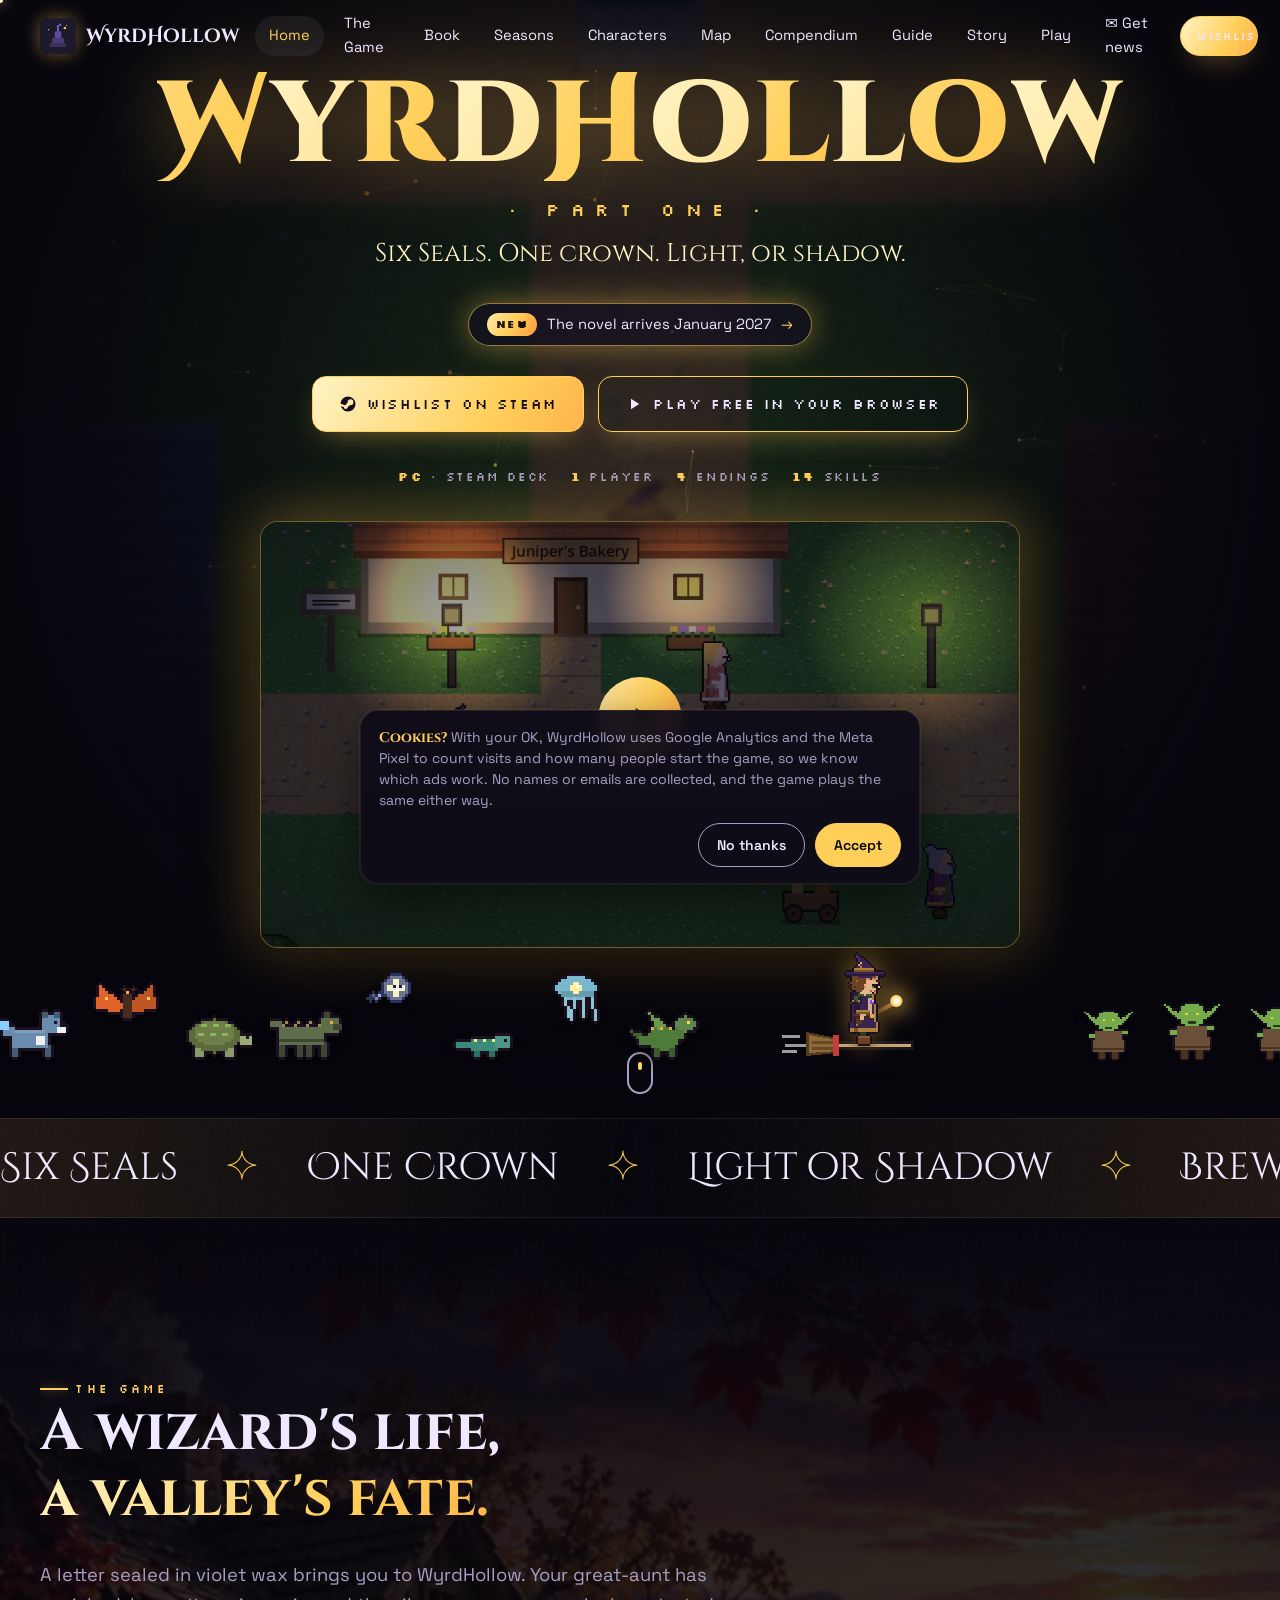
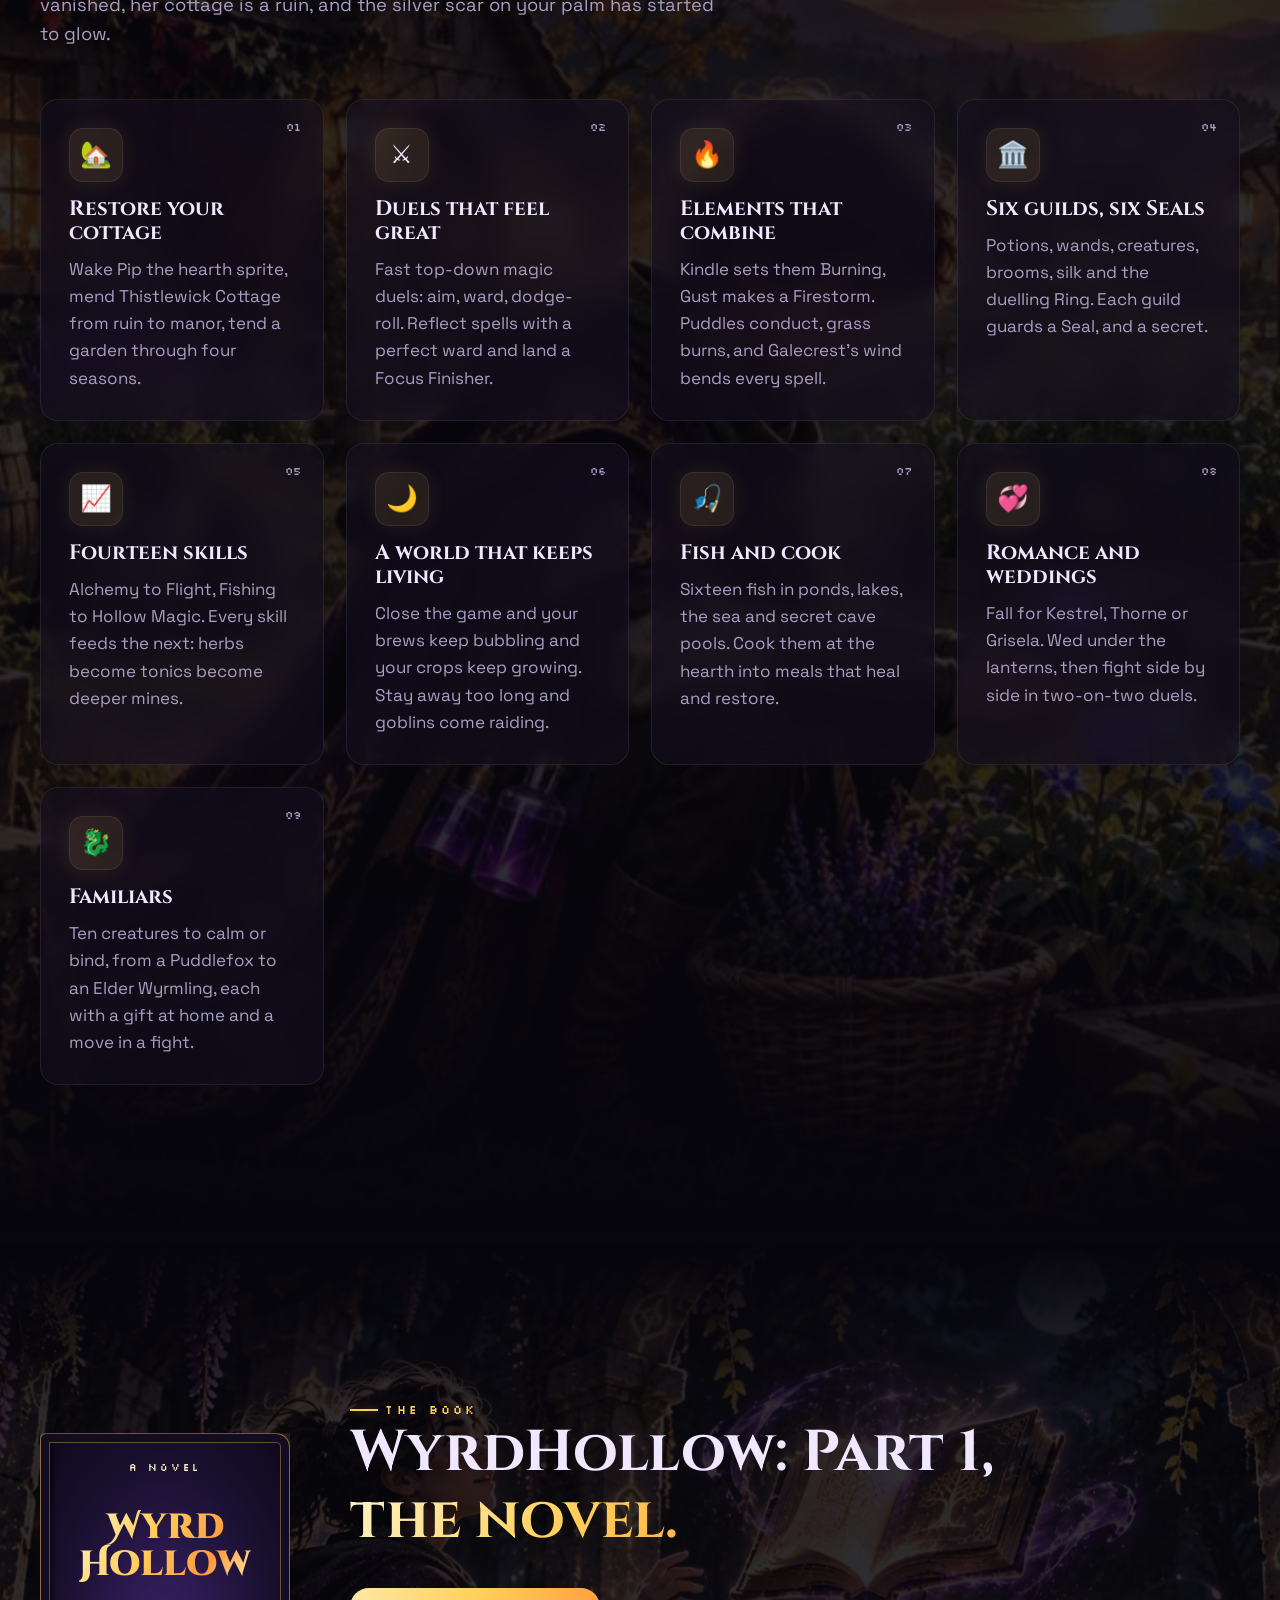
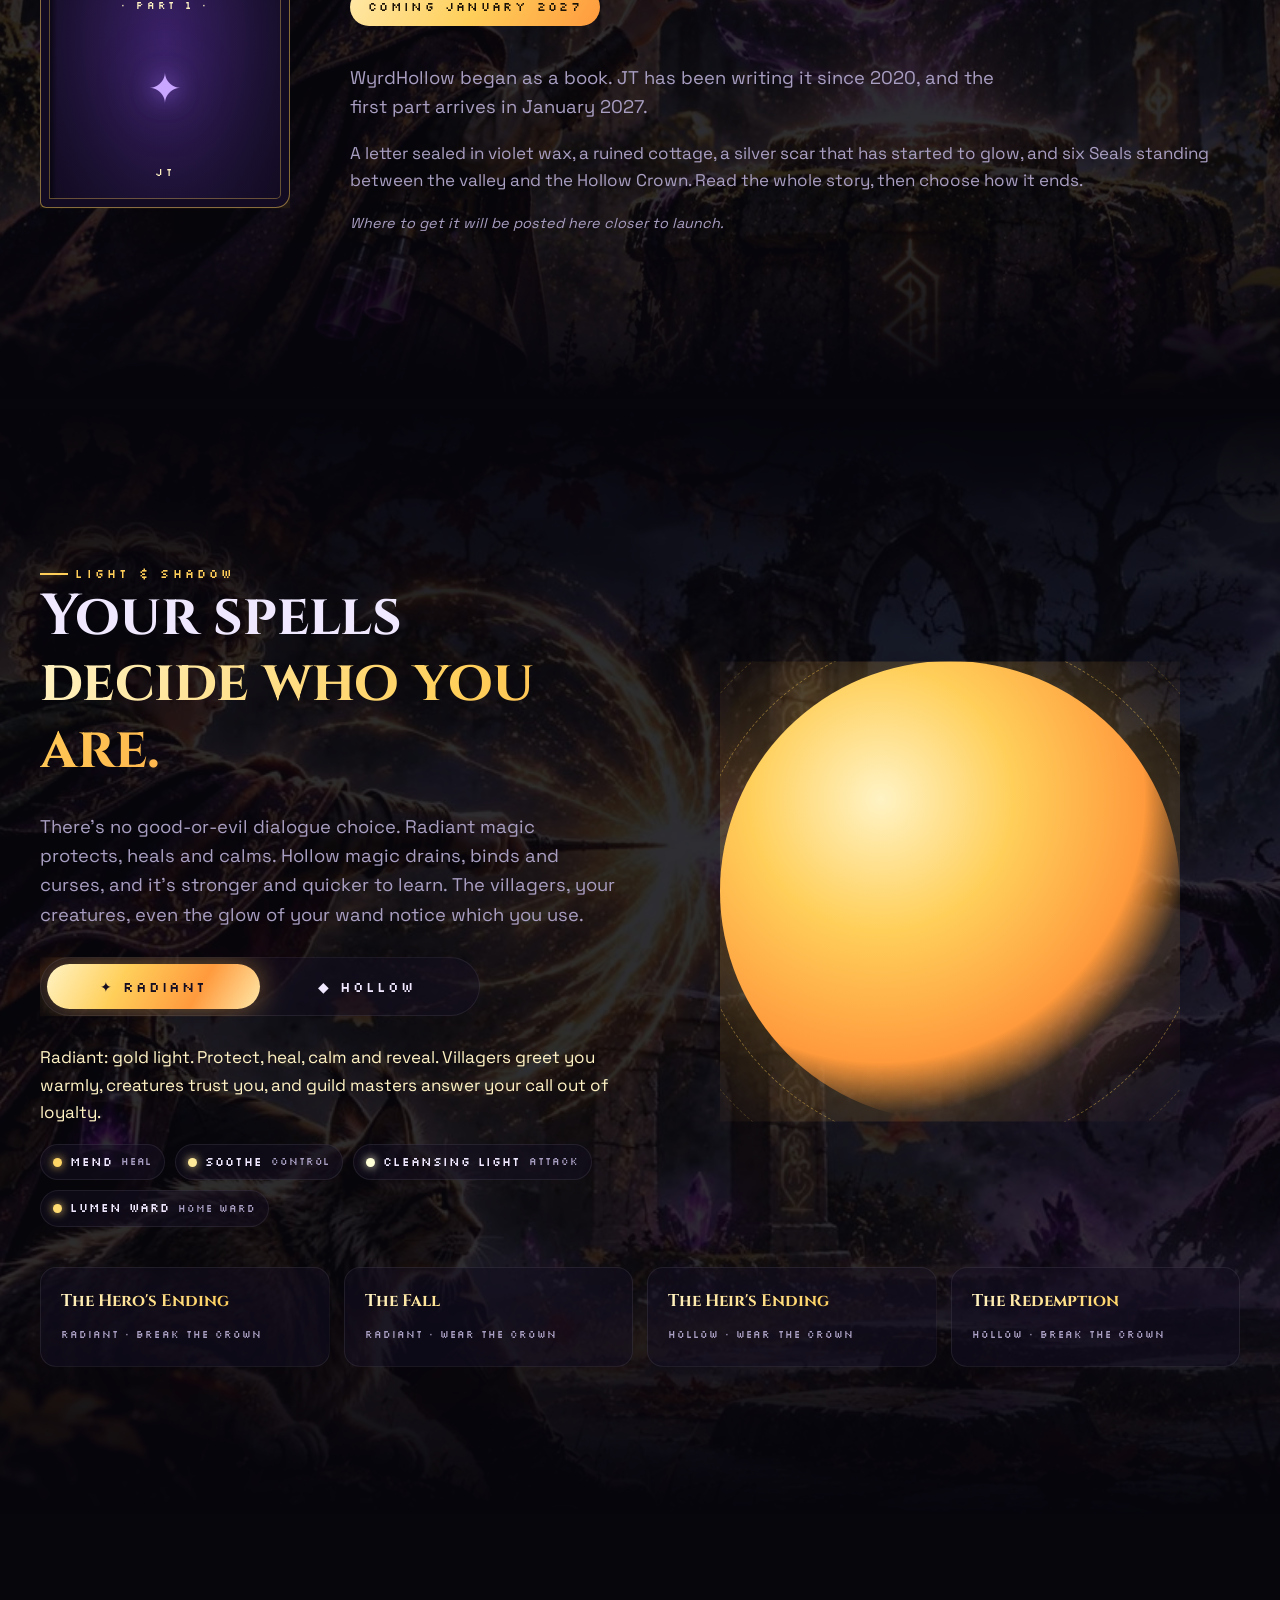
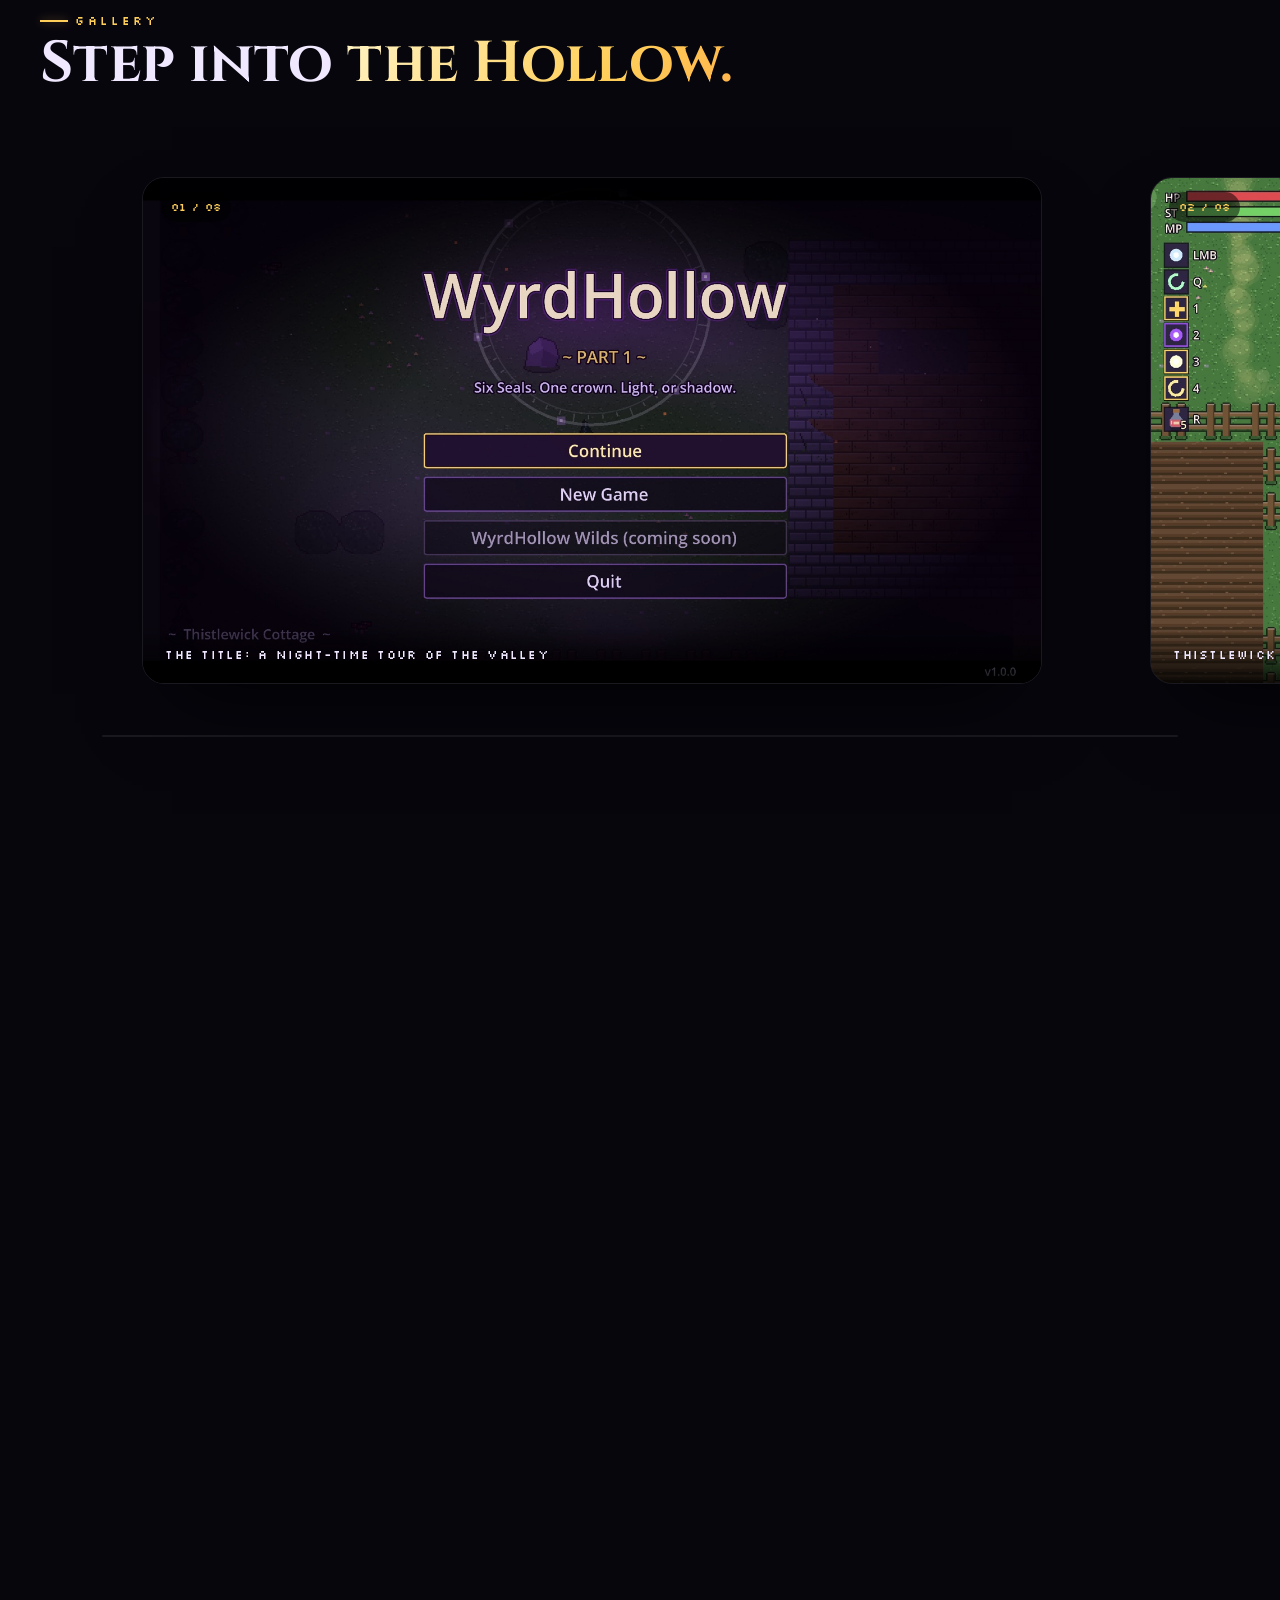
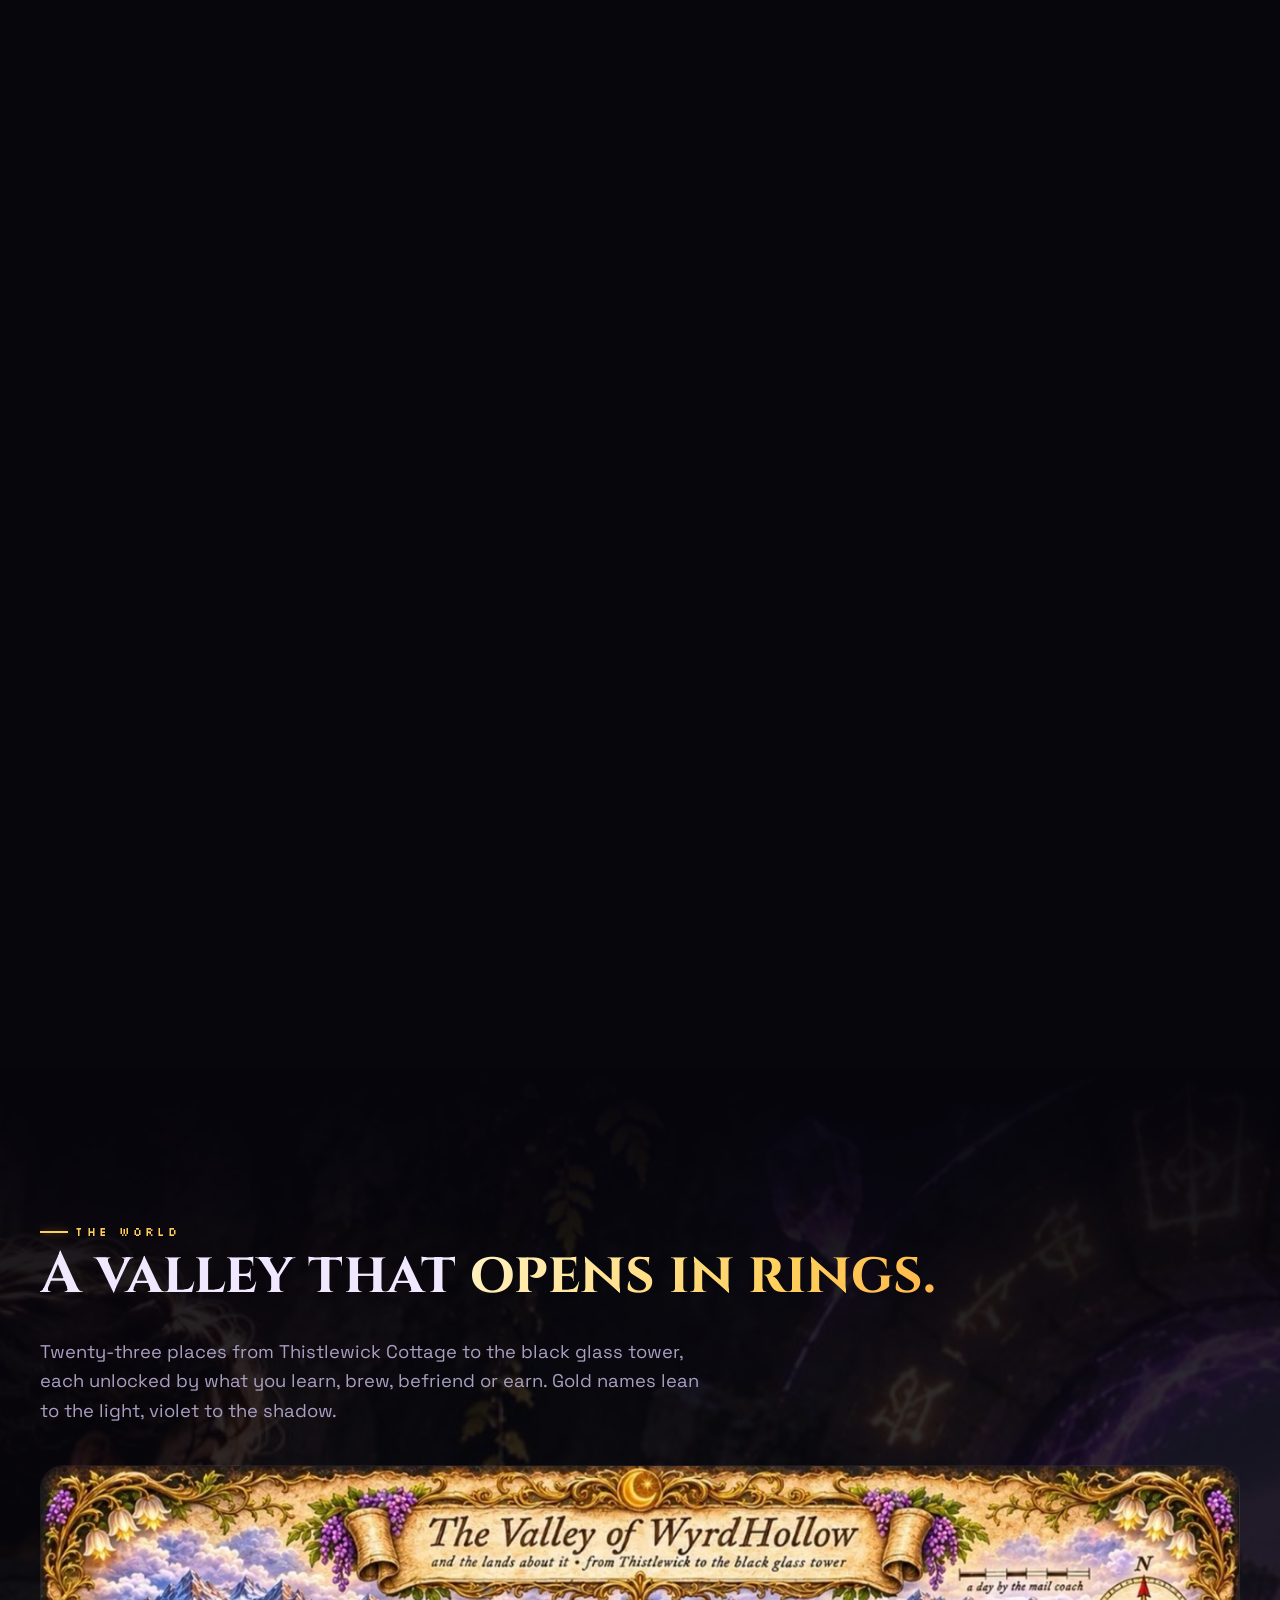
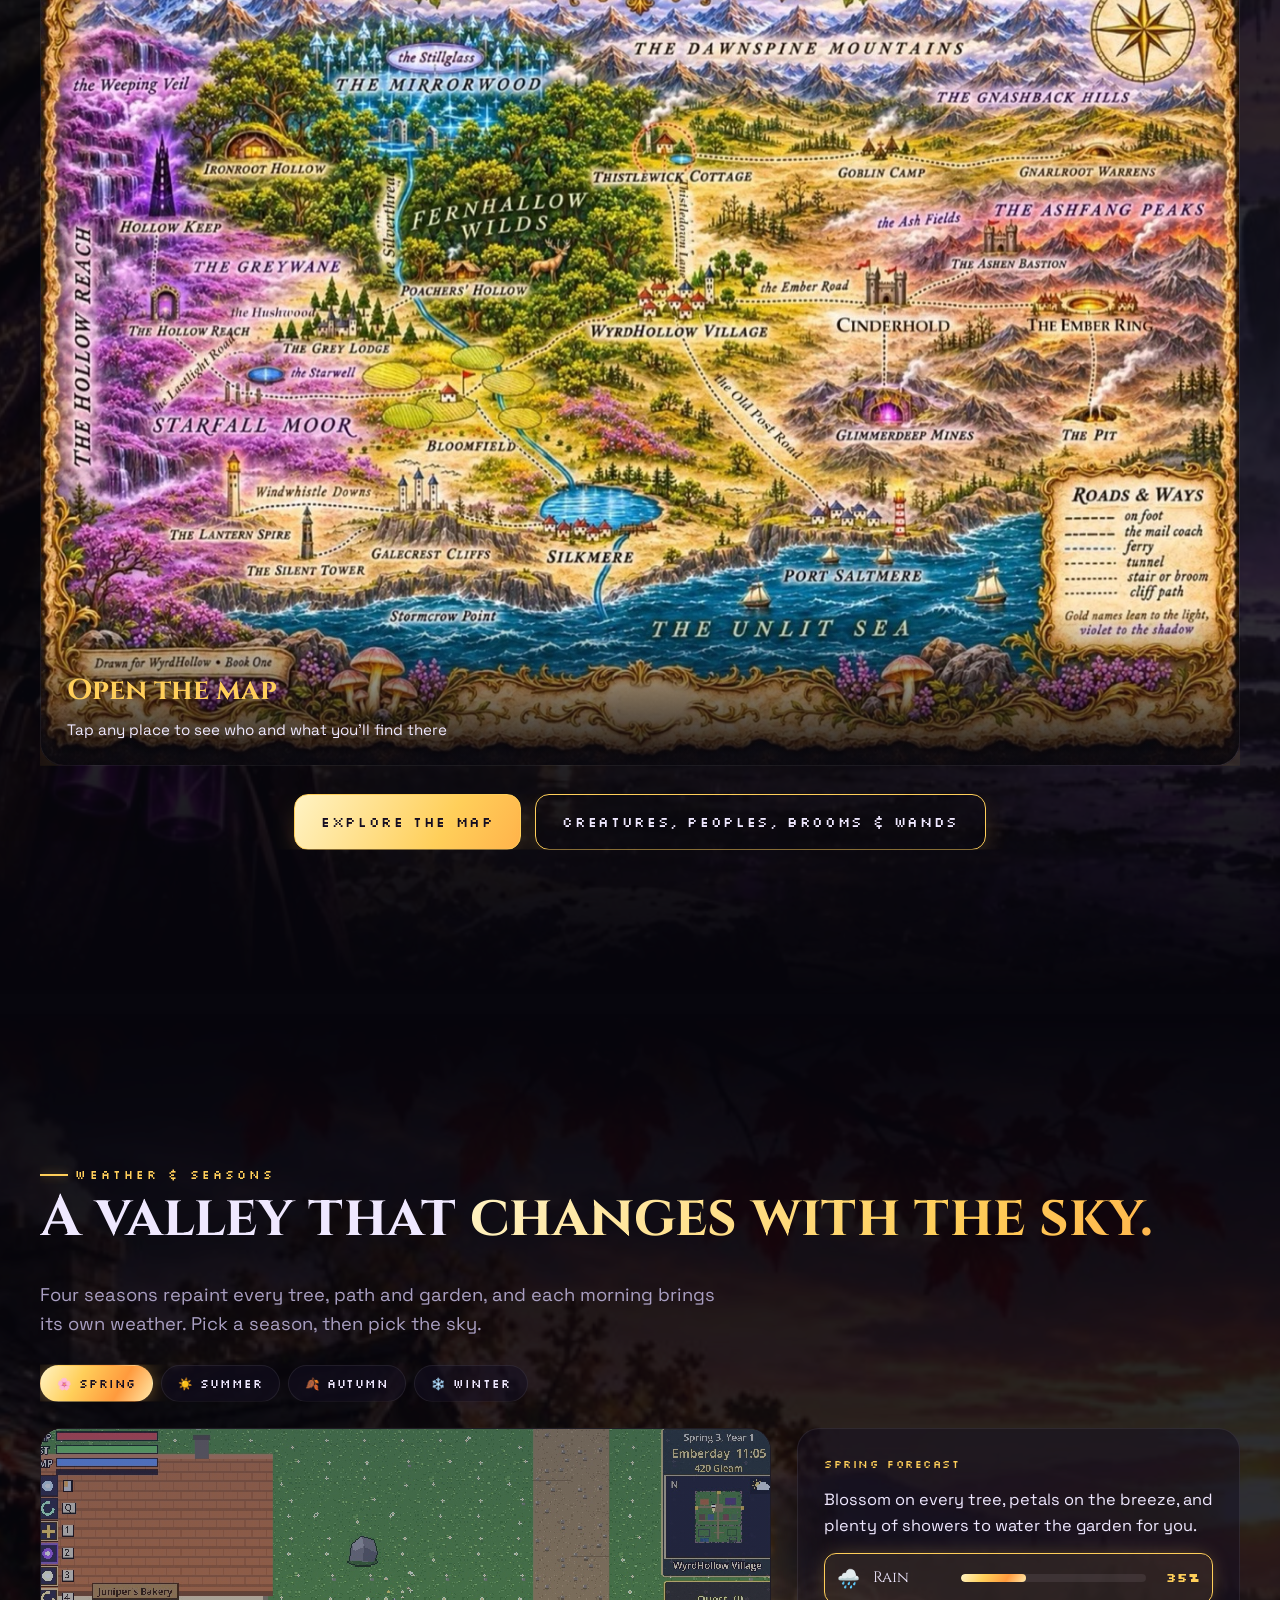
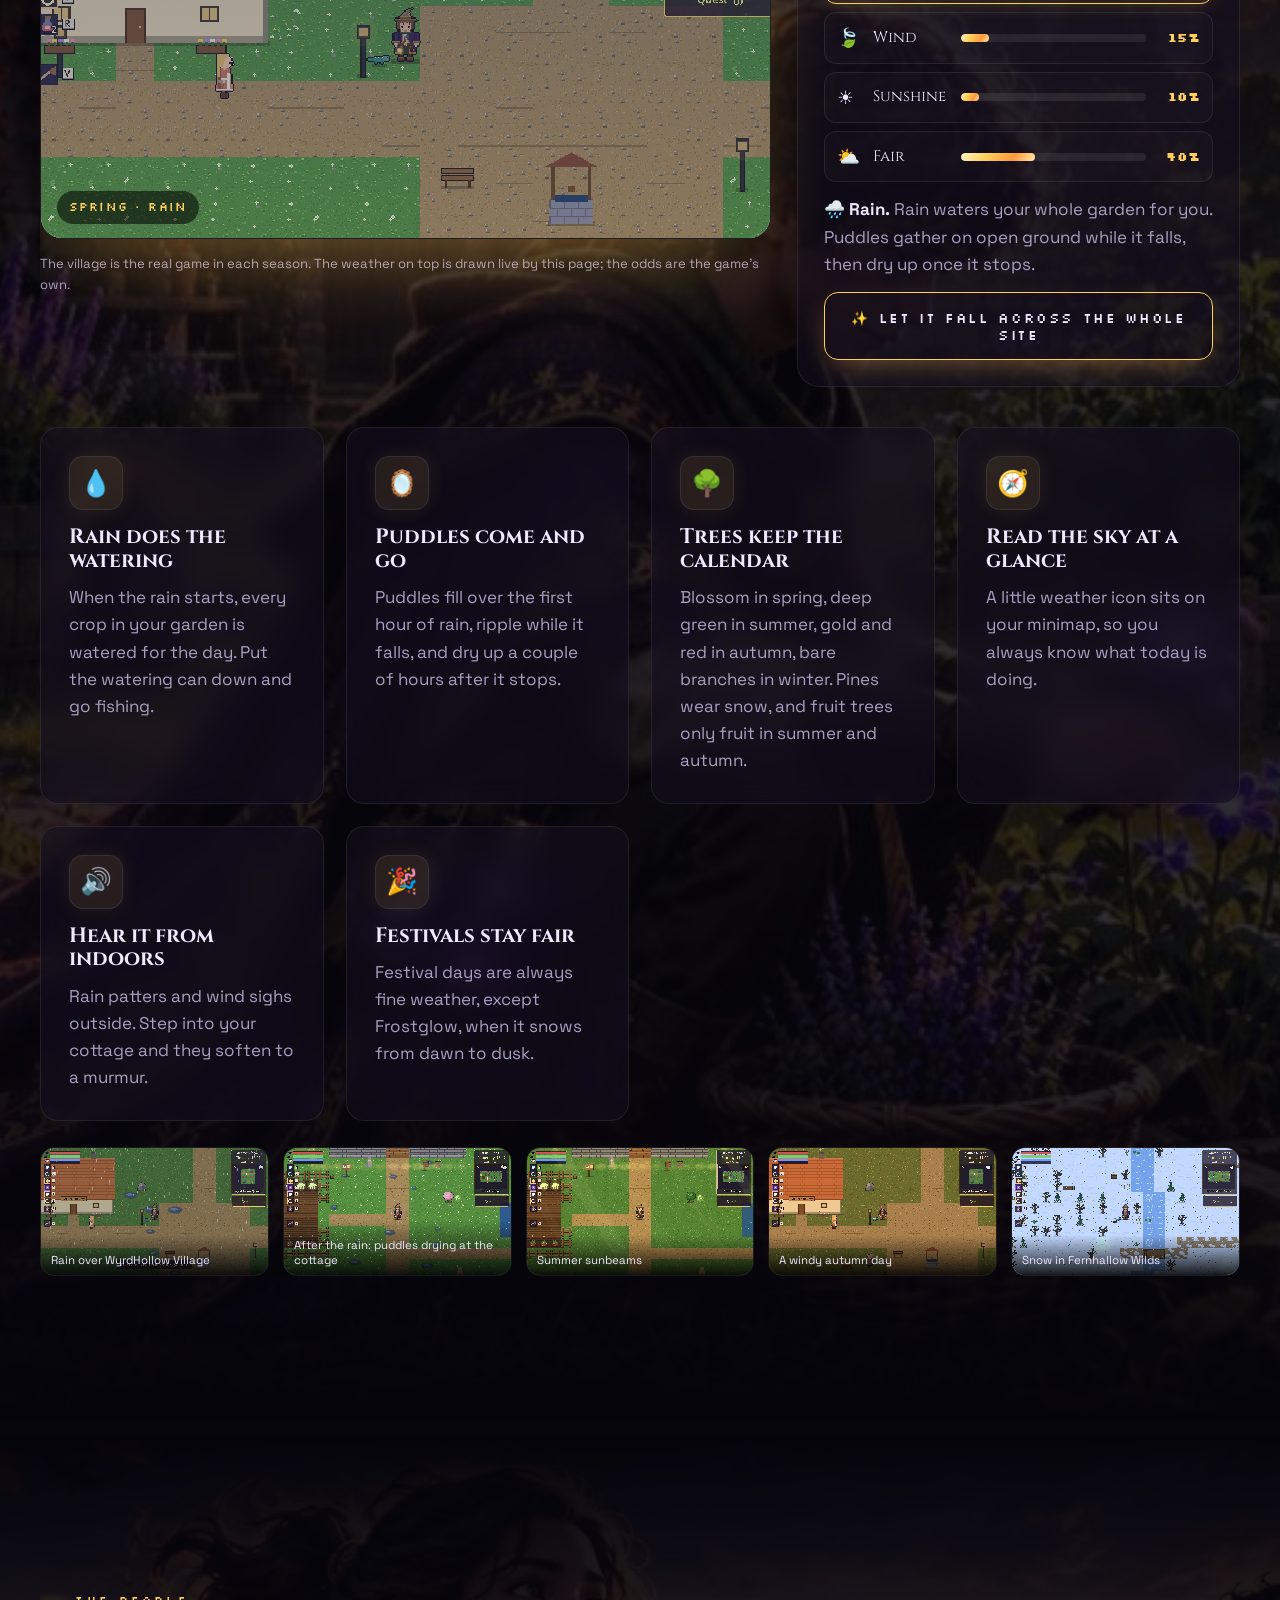
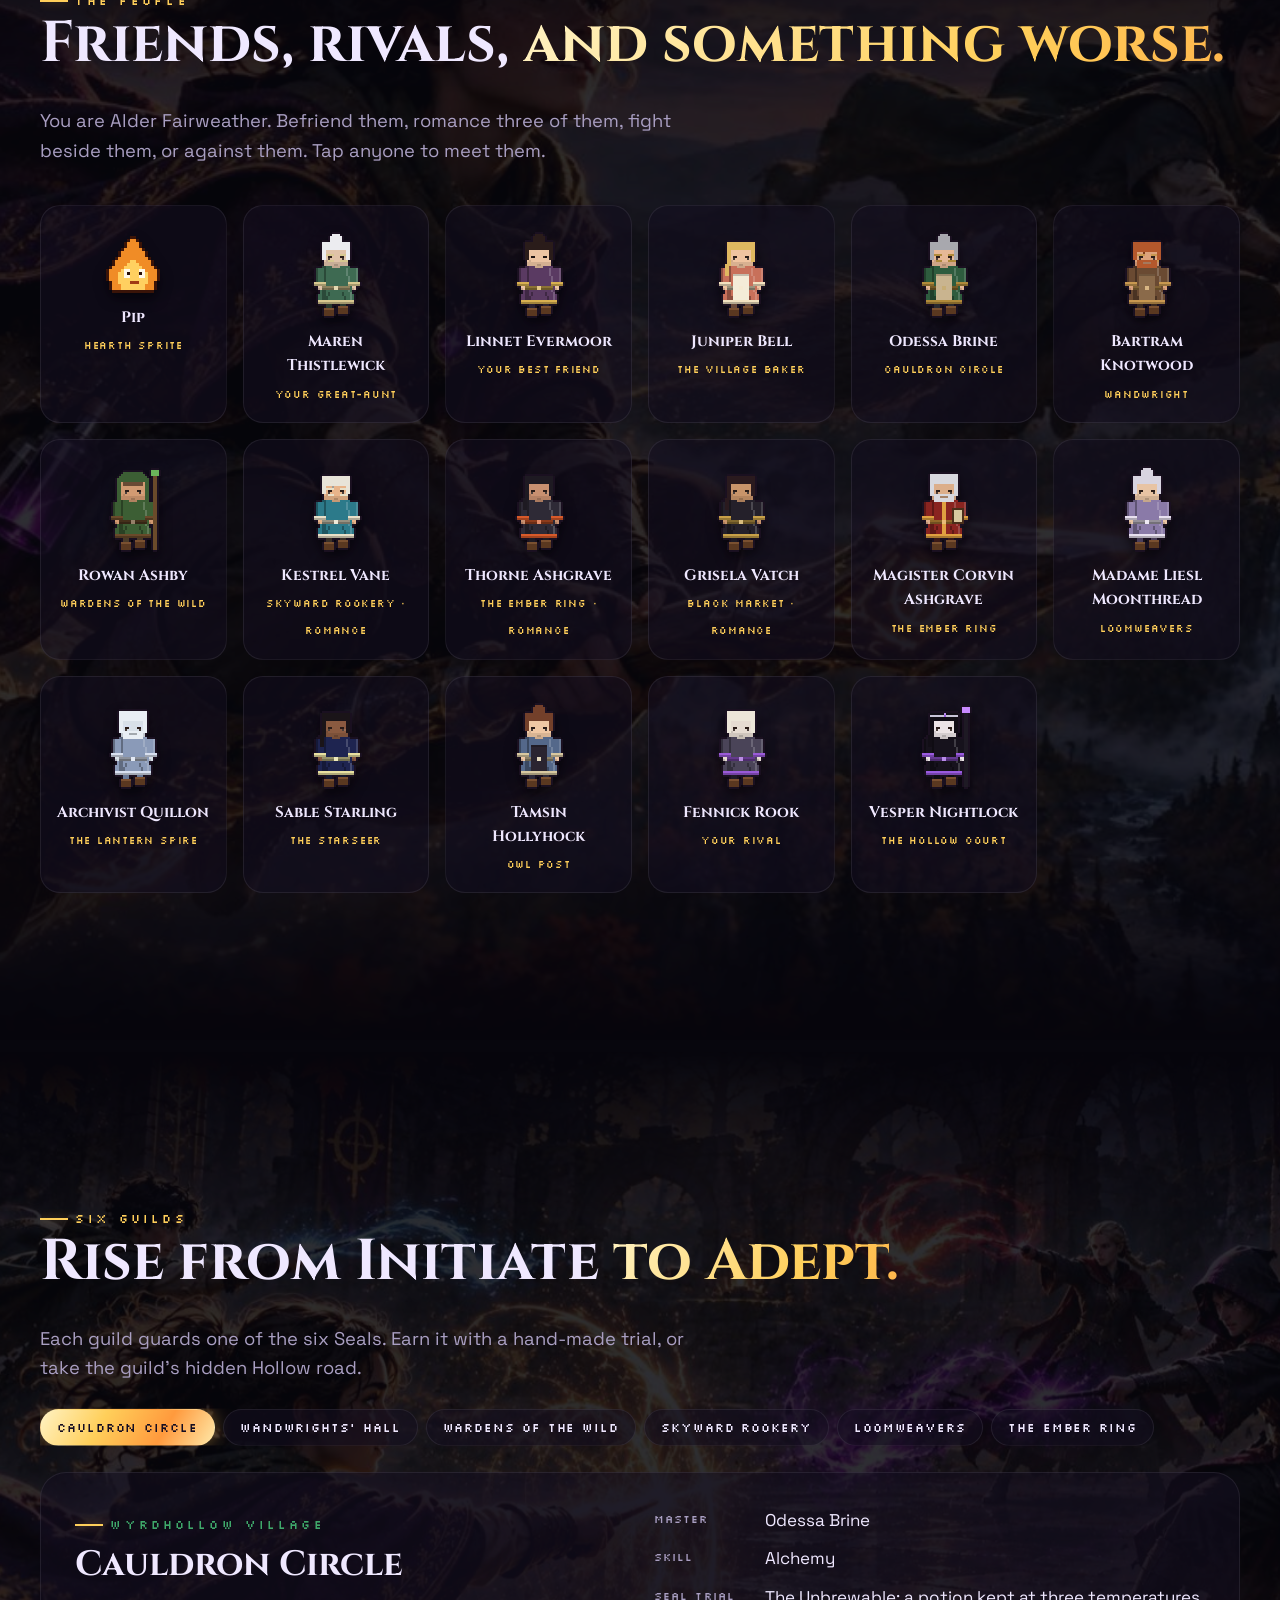
==== commit d011e3e2: "Email sign-up: backup sending route and clearer error messages Co-Authored-By: Claude Fable 5.2 <nor" ====
--- a/index.html
+++ b/index.html
@@ -417,8 +417,8 @@
 
 	<script src="js/tracking.js?v=18"></script>
 	<script src="js/data.js?v=14"></script>
-	<script src="js/content.js?v=17"></script>
+	<script src="js/content.js?v=18"></script>
 	<script src="js/world.js?v=1"></script>
-	<script src="js/app.js?v=19"></script>
+	<script src="js/app.js?v=20"></script>
 </body>
 </html>
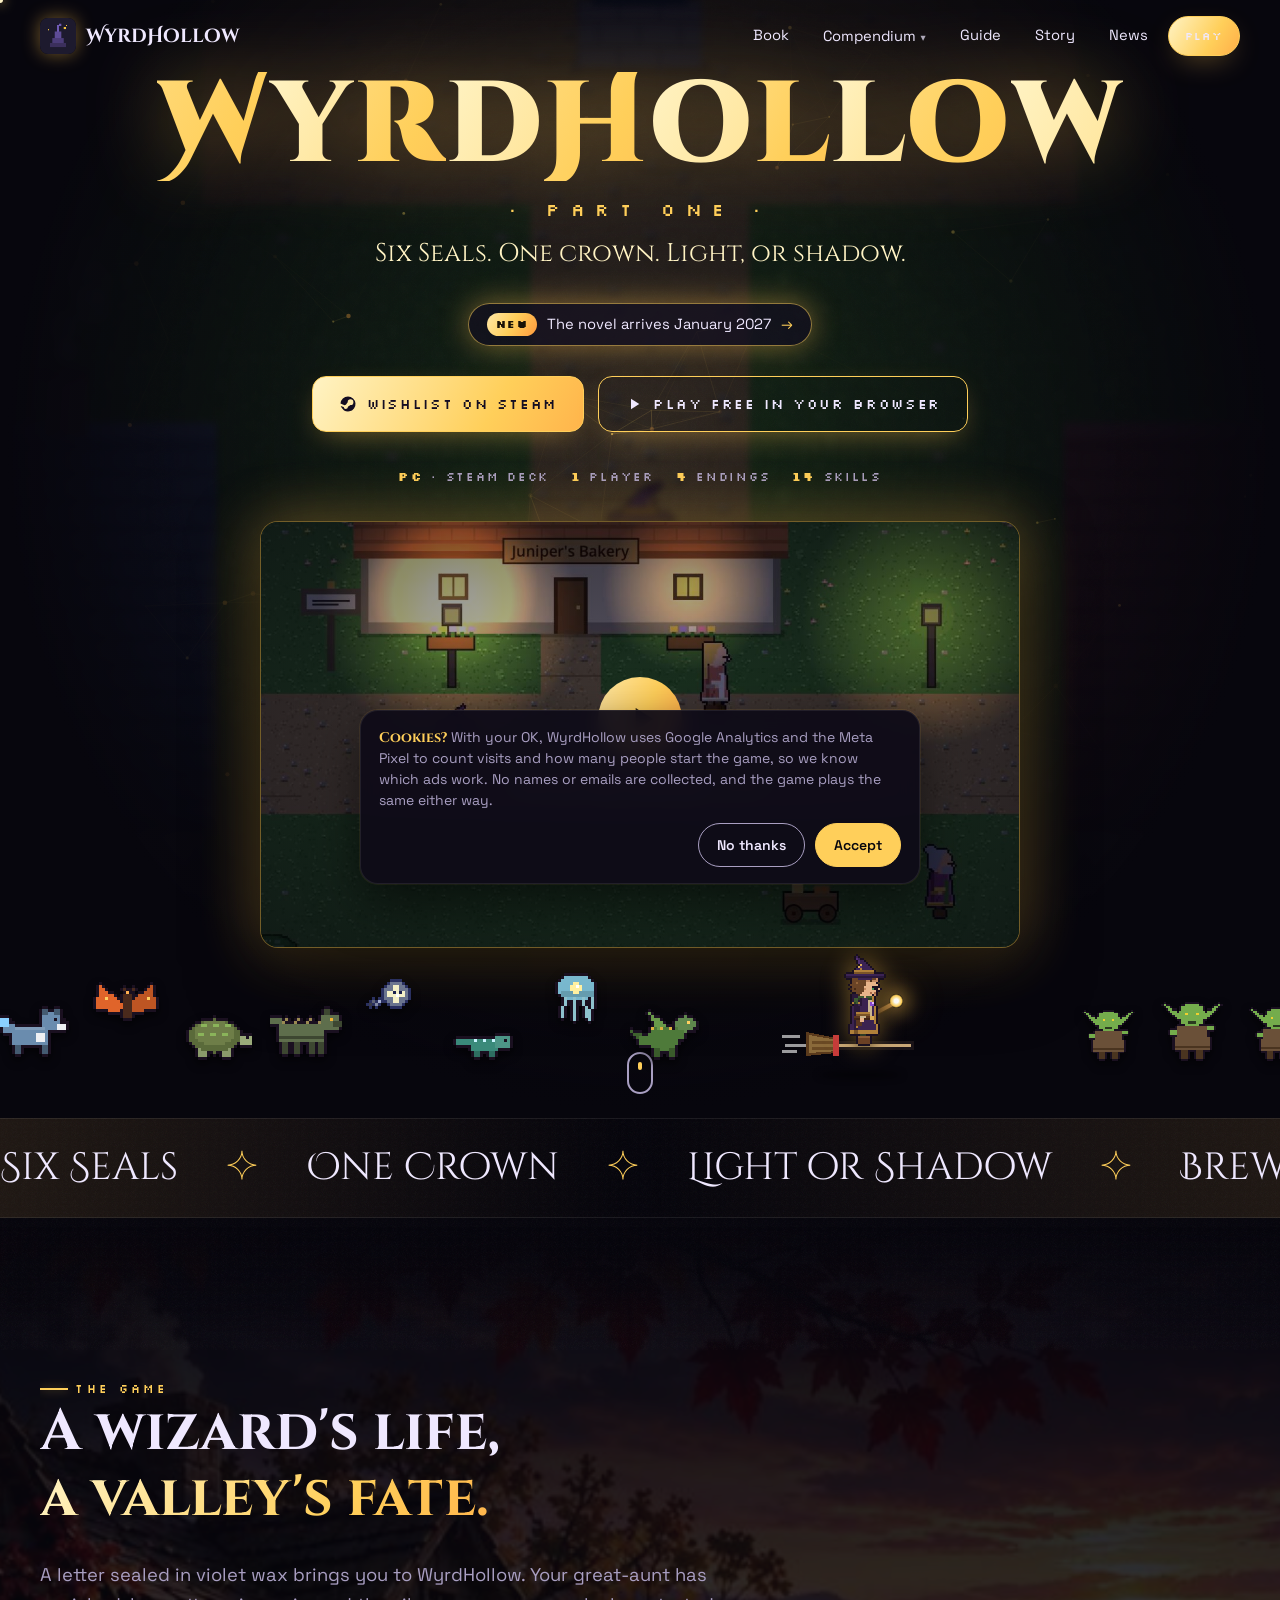
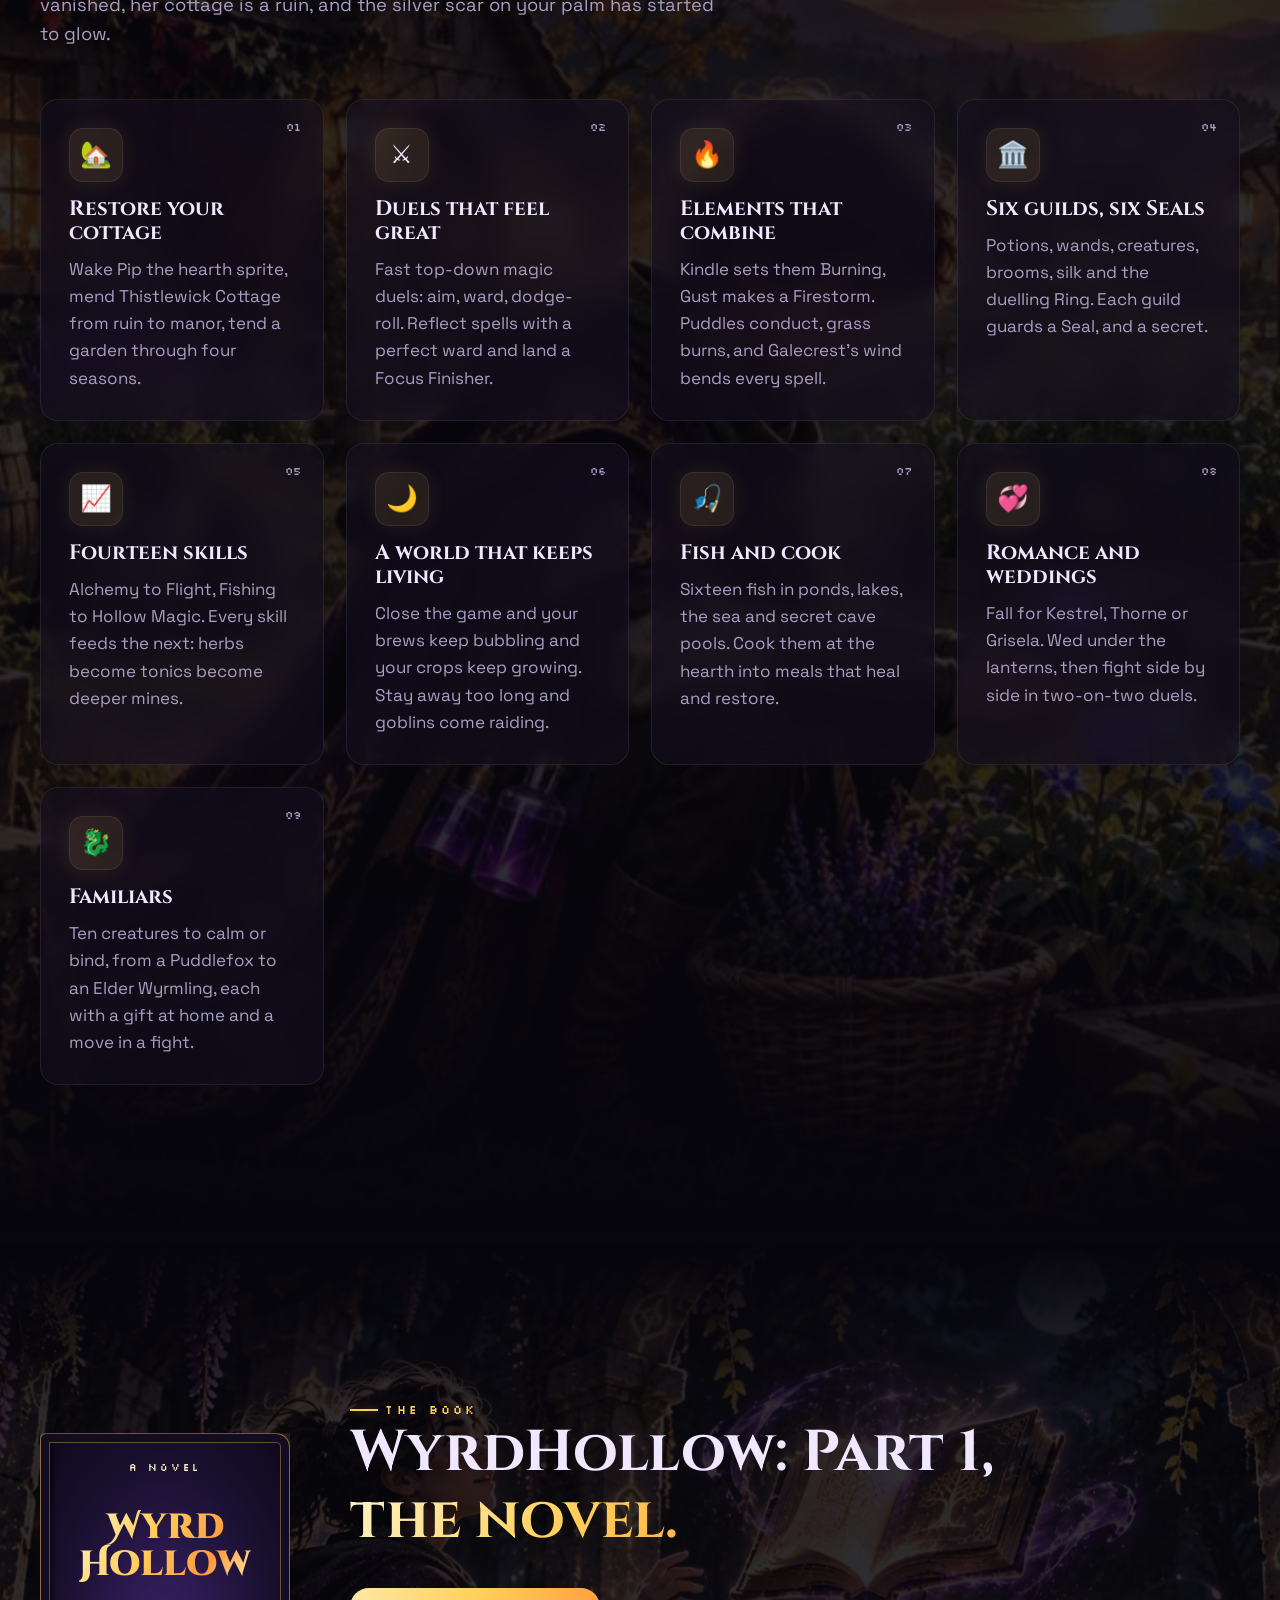
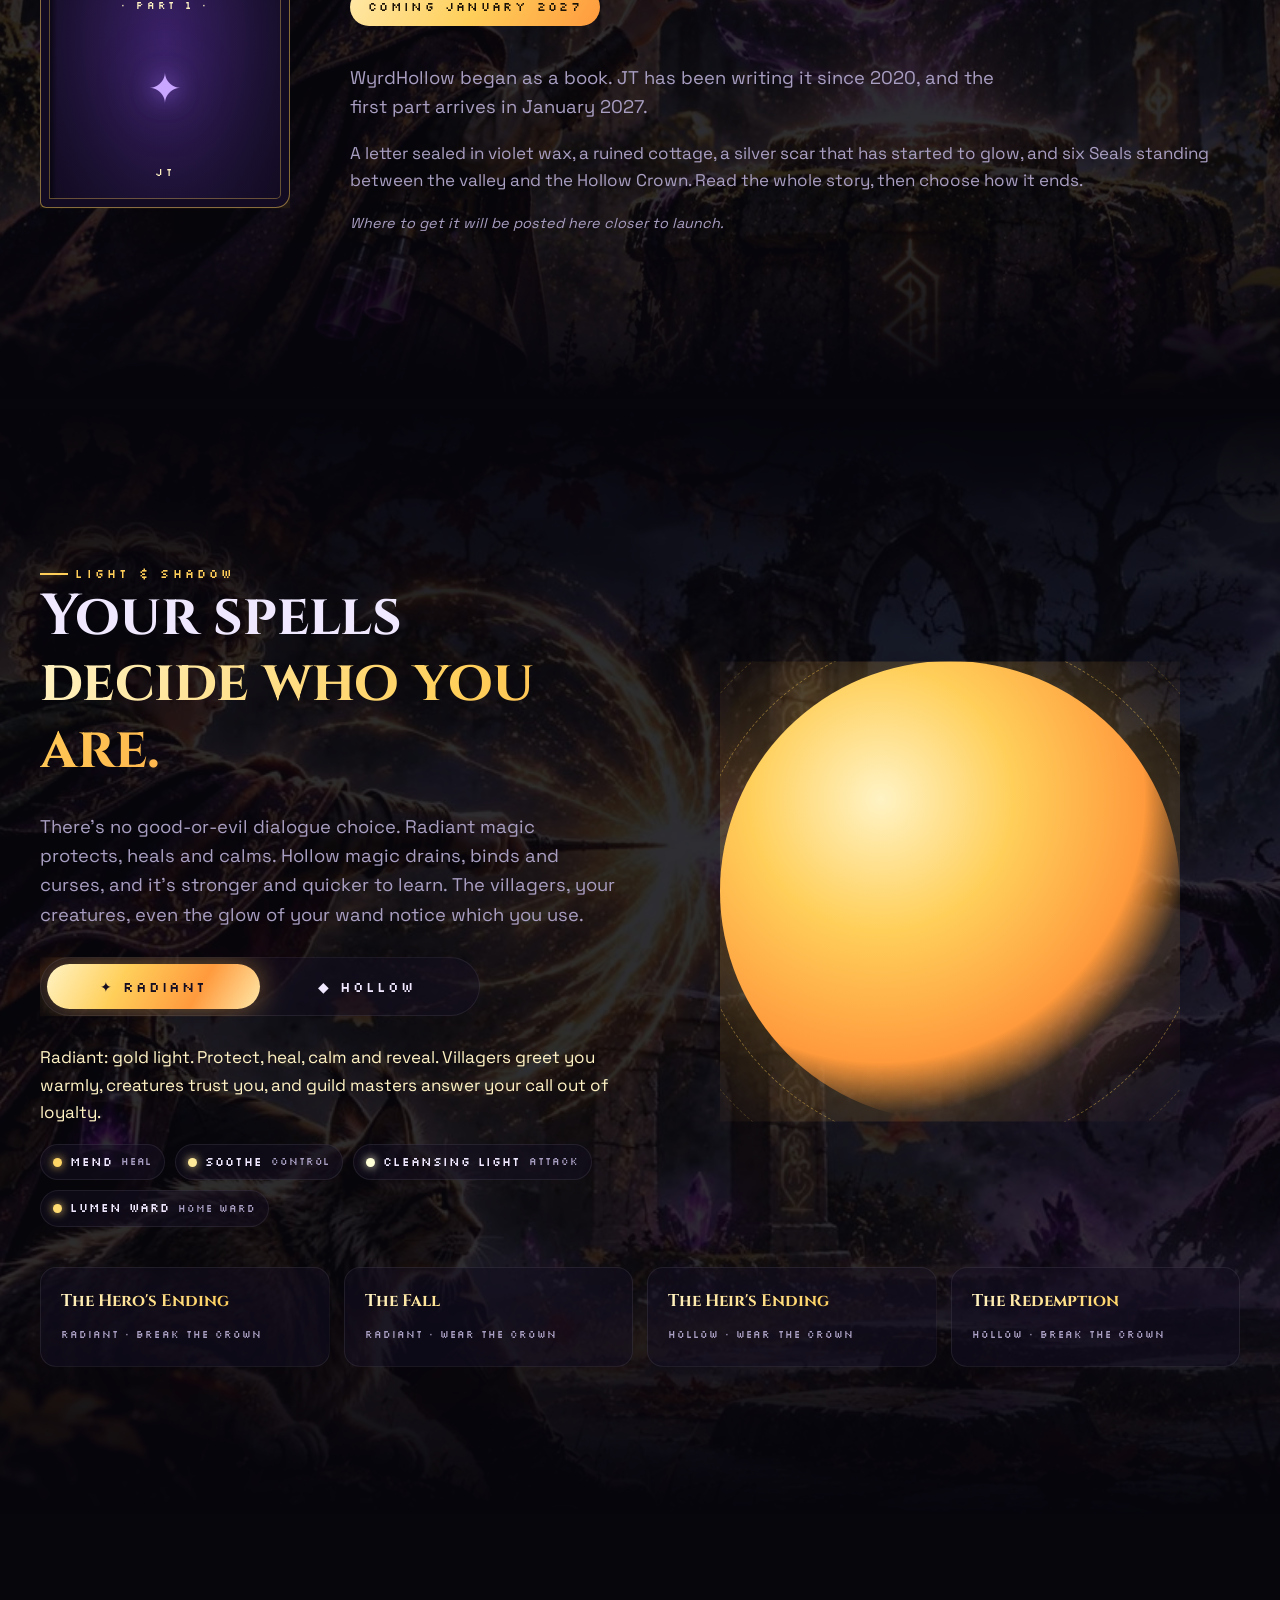
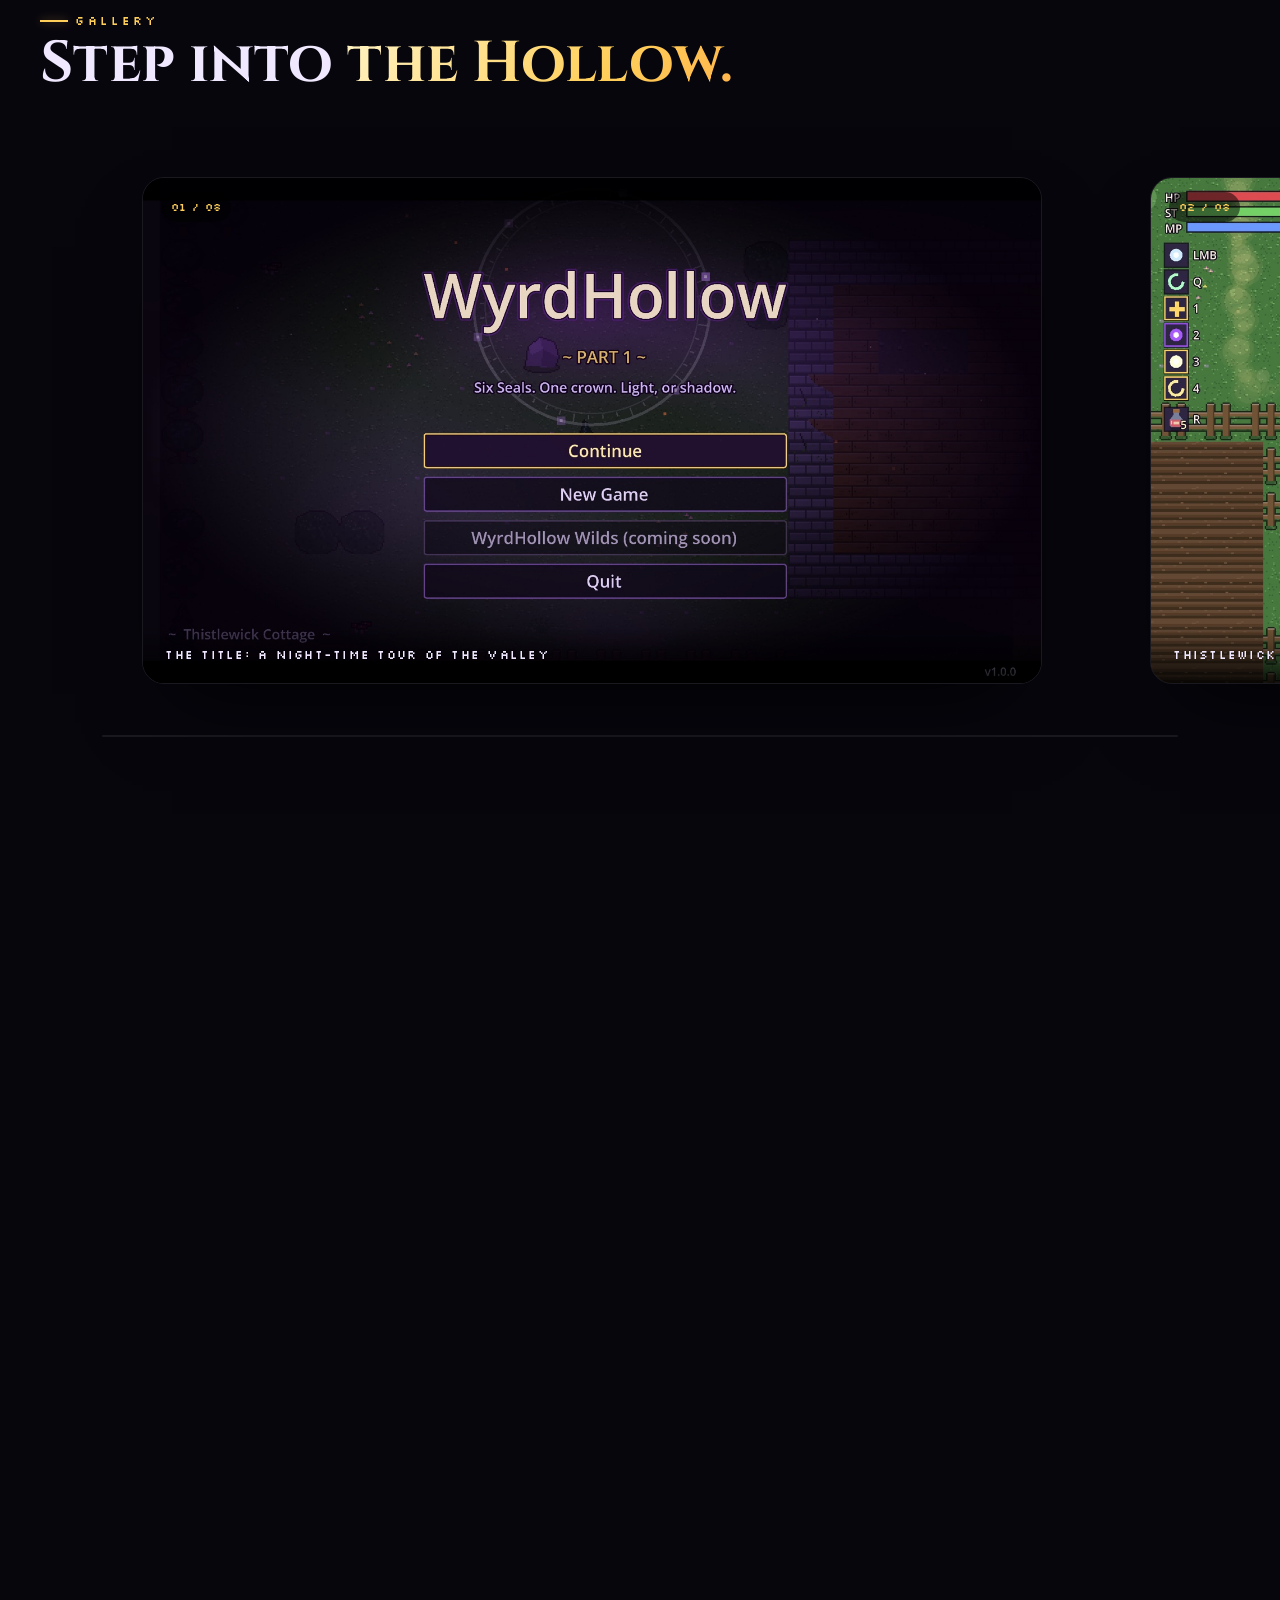
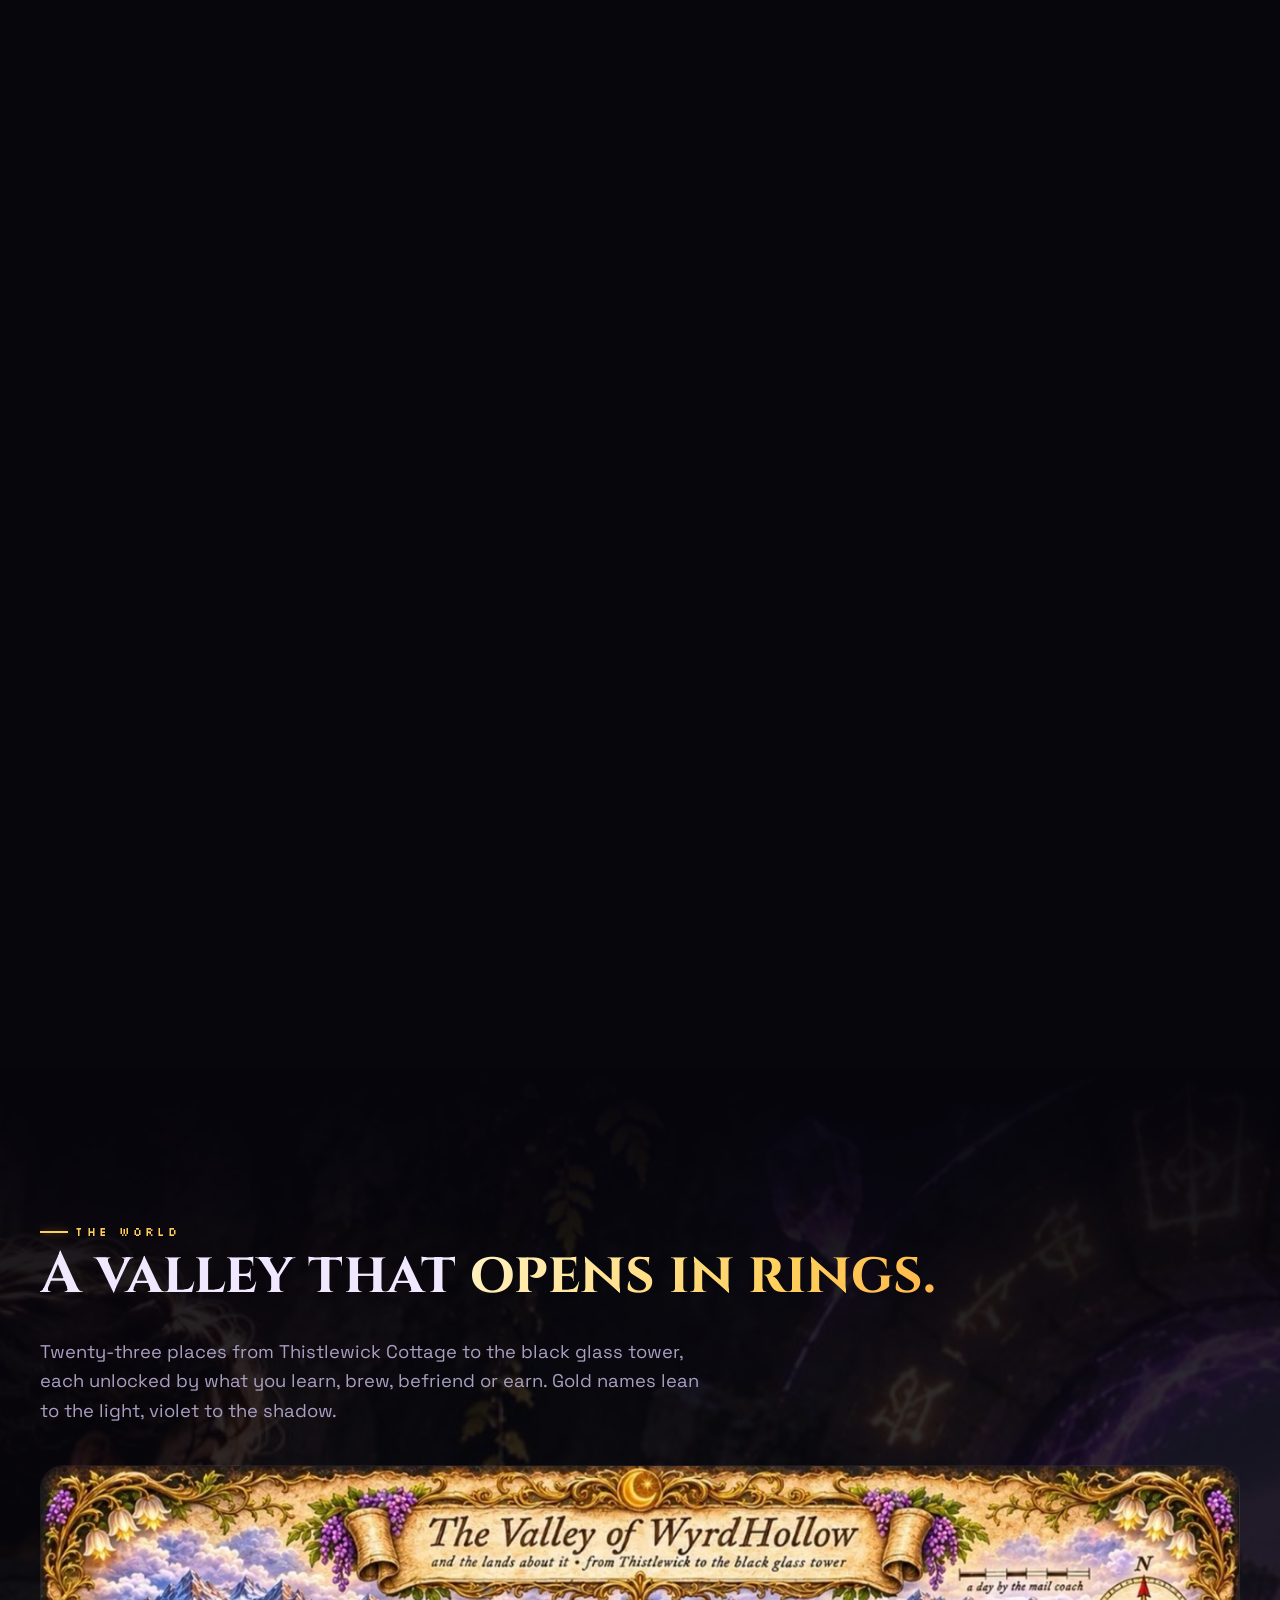
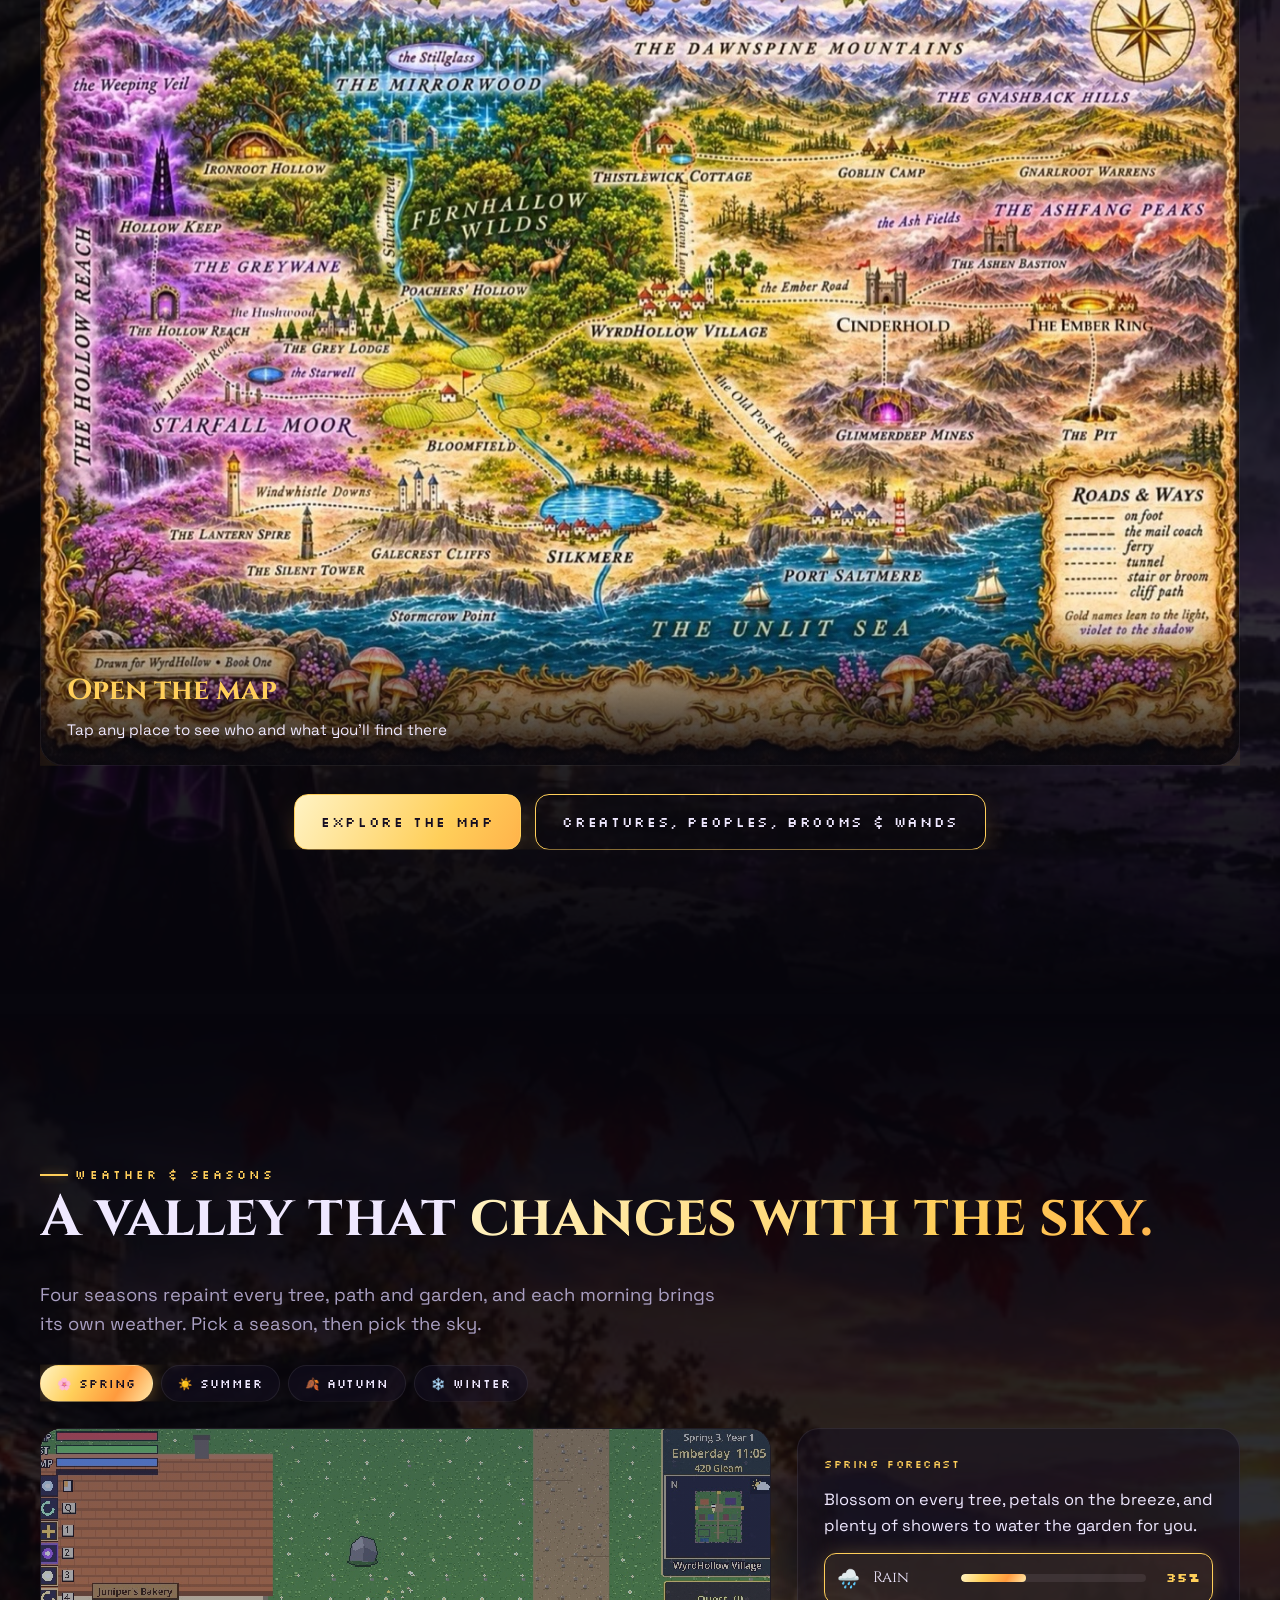
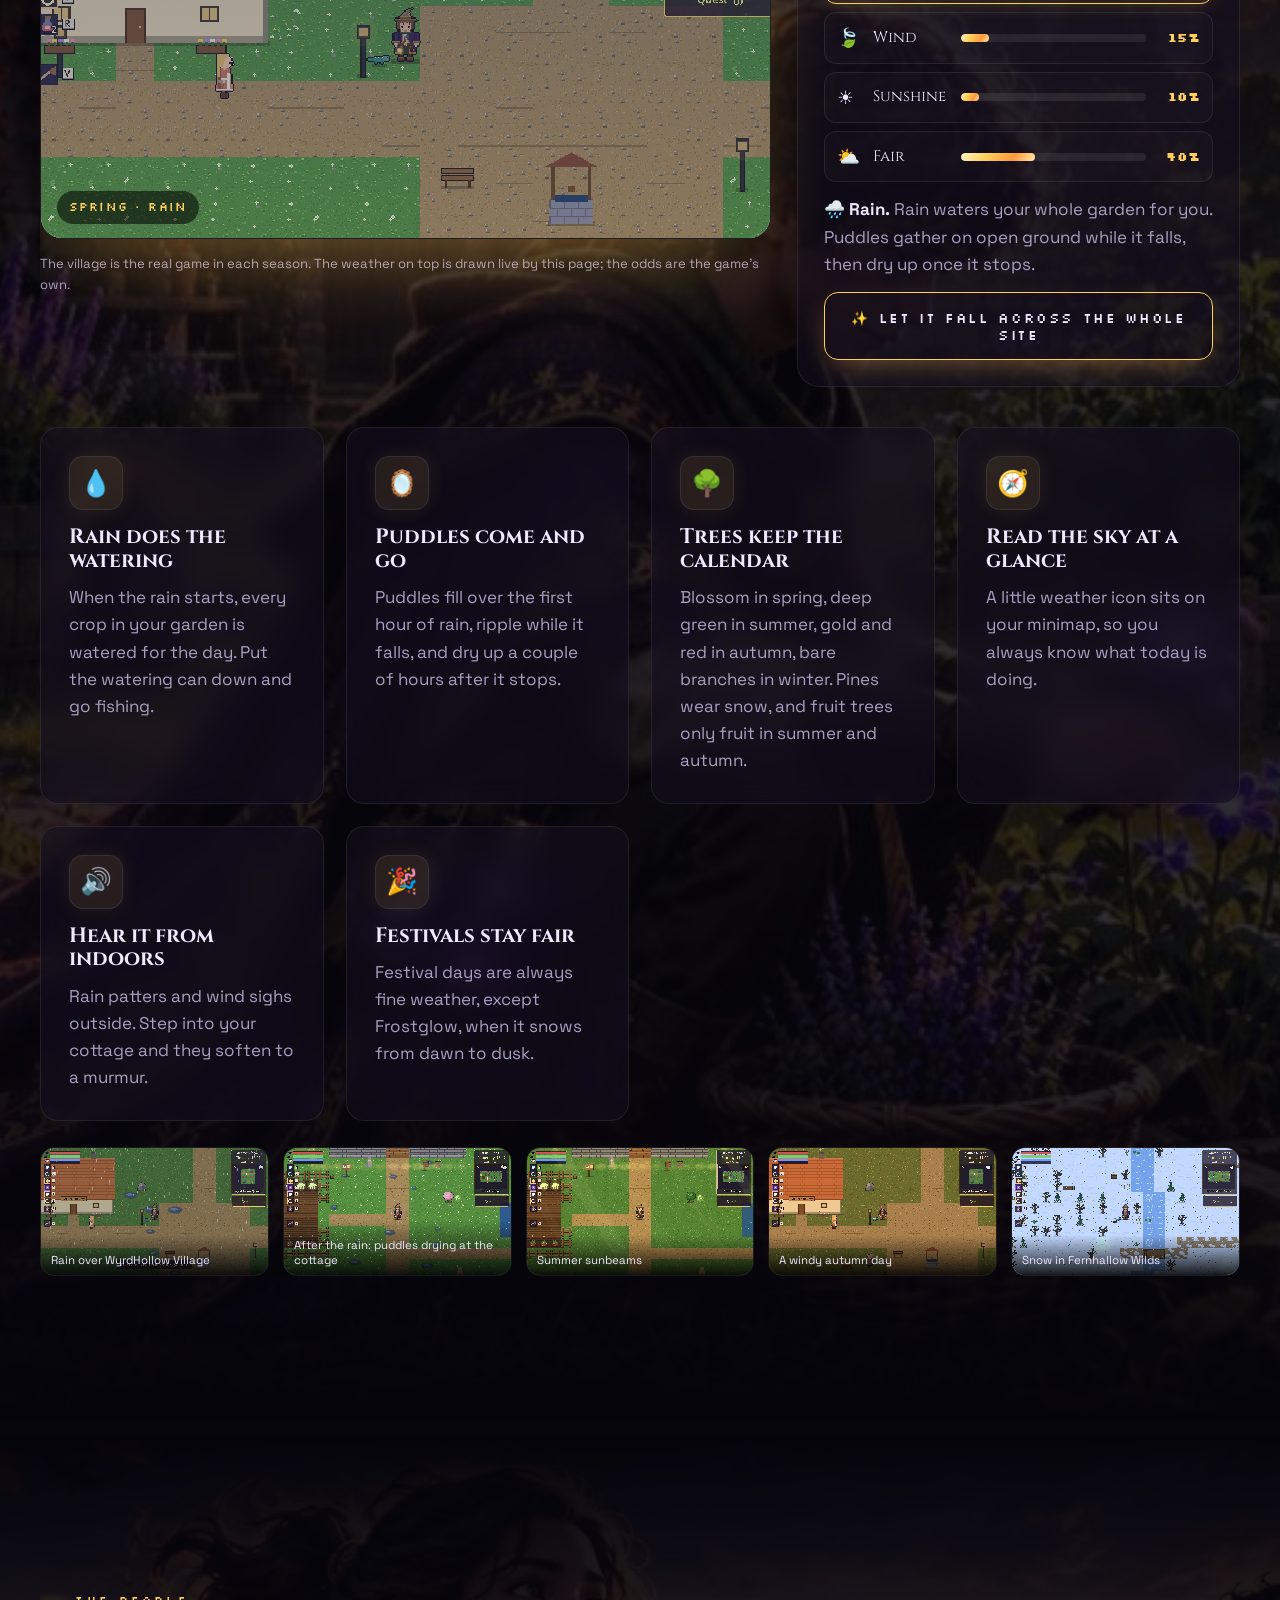
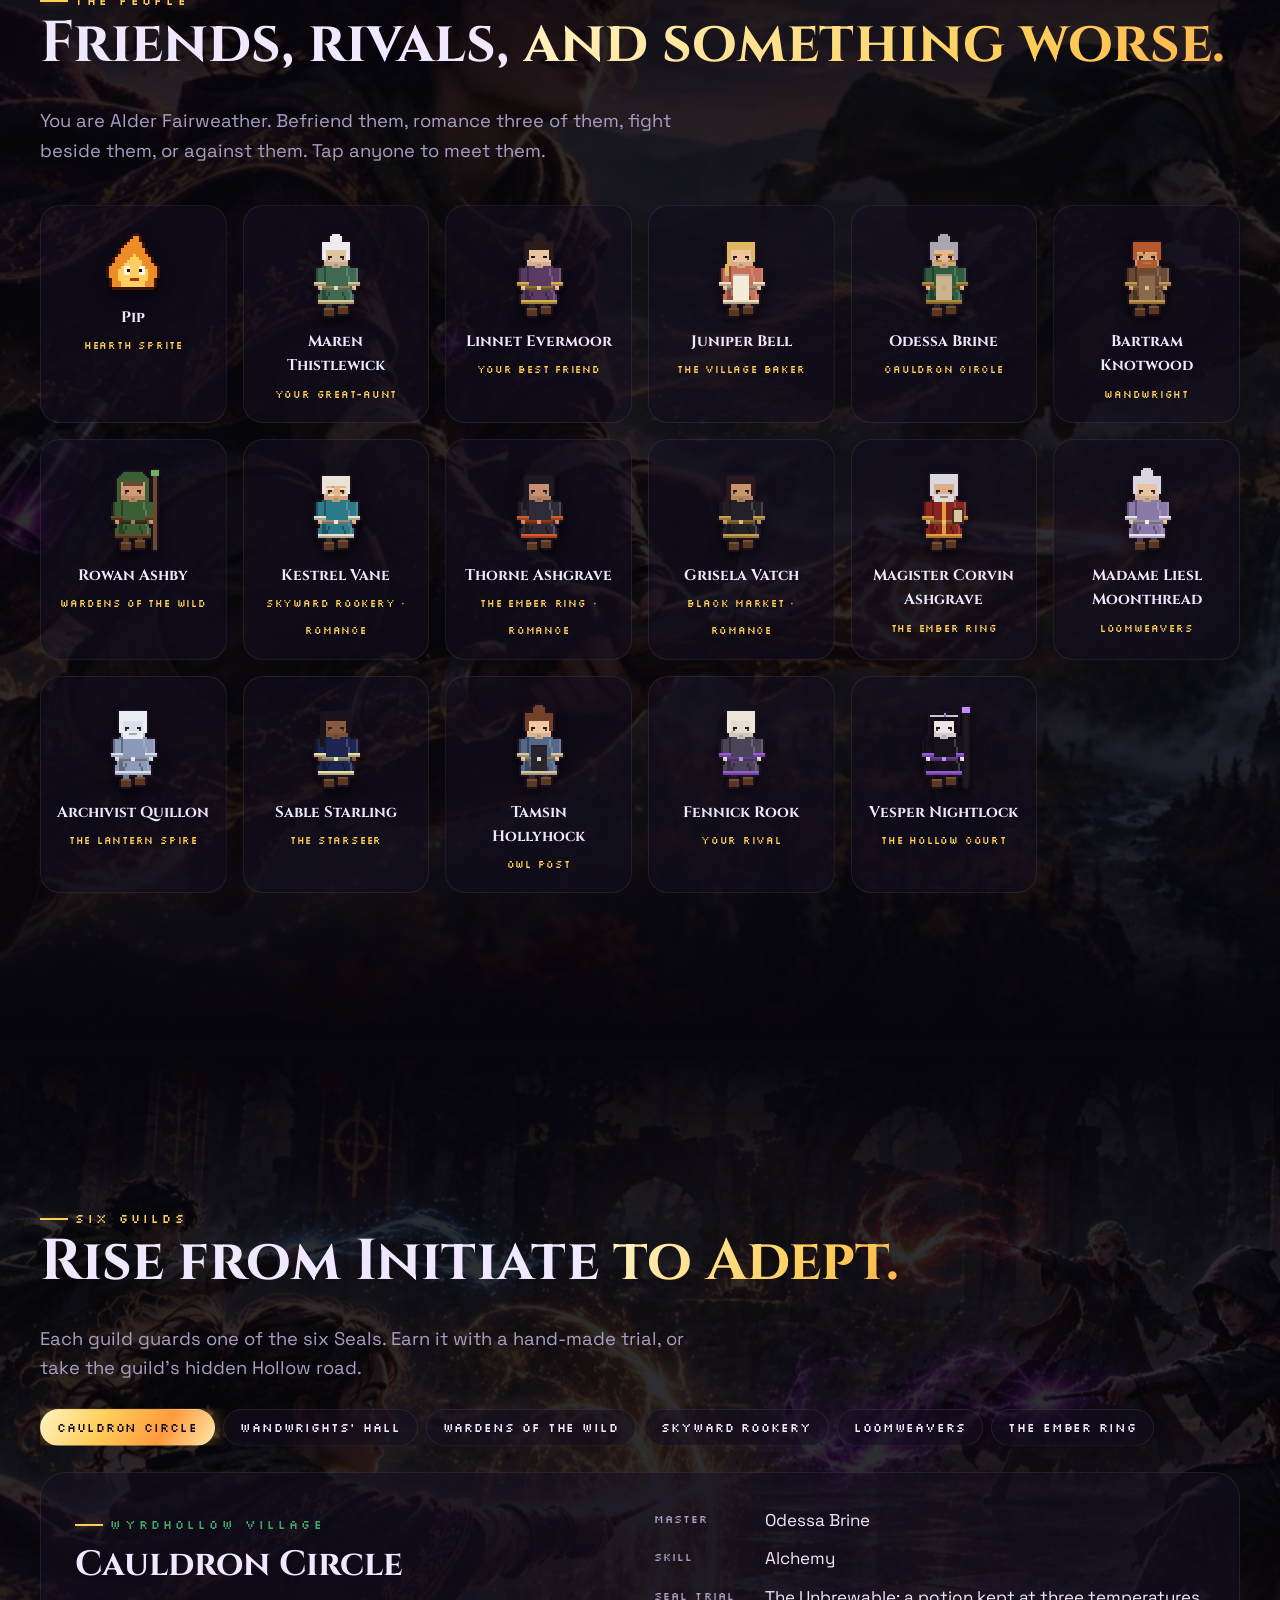
==== commit f6aebd88: "Simpler top bar: Compendium menu, Play button, News" ====
--- a/index.html
+++ b/index.html
@@ -18,7 +18,7 @@
 	<link rel="preconnect" href="https://fonts.googleapis.com">
 	<link rel="preconnect" href="https://fonts.gstatic.com" crossorigin>
 	<link href="https://fonts.googleapis.com/css2?family=Cinzel+Decorative:wght@700;900&family=Cinzel:wght@500;700&family=Silkscreen&family=Space+Grotesk:wght@400;500;600&display=swap" rel="stylesheet">
-	<link rel="stylesheet" href="css/style.css?v=21">
+	<link rel="stylesheet" href="css/style.css?v=22">
 </head>
 <body class="locked">
 	<div id="loader"><div class="sig"><div class="ring"></div><div class="ring"></div><div class="ring"></div></div><p>WEAVING THE VALLEY…</p></div>
@@ -36,18 +36,20 @@
 			<a class="brand" href="#/"><img src="assets/icon.png" alt="">WyrdHollow</a>
 			<button class="menu-btn" aria-label="Menu">MENU</button>
 			<nav class="links">
-				<a href="#/" data-view="home">Home</a>
-				<a href="#/#game" data-view="home">The Game</a>
 				<a href="#/#book" data-view="home">Book</a>
-				<a href="#/#weather" data-view="home">Seasons</a>
-				<a href="#/#characters" data-view="home">Characters</a>
-				<a href="#/map" data-view="map">Map</a>
-				<a href="#/compendium" data-view="compendium">Compendium</a>
+				<div class="drop">
+					<a href="#/compendium" data-view="compendium" aria-haspopup="true">Compendium <span class="caret" aria-hidden="true">▾</span></a>
+					<div class="drop-menu">
+						<a href="#/compendium" data-view="compendium">Creatures &amp; lore</a>
+						<a href="#/map" data-view="map">Maps</a>
+						<a href="#/#weather" data-view="home">Seasons</a>
+						<a href="#/#characters" data-view="home">Characters</a>
+					</div>
+				</div>
 				<a href="#/guide" data-view="guide">Guide</a>
 				<a href="#/story" data-view="story">Story</a>
-				<a href="#/play" data-view="play">Play</a>
-				<a href="#" data-owl hidden>✉ Get news</a>
-				<a class="btn" data-steam href="#" style="padding:10px 16px;font-size:.7rem">Wishlist</a>
+				<a href="#" data-owl hidden>News</a>
+				<a class="btn" href="#/play" data-view="play" style="padding:10px 16px;font-size:.7rem">Play</a>
 			</nav>
 		</div>
 	</header>
@@ -419,6 +421,6 @@
 	<script src="js/data.js?v=14"></script>
 	<script src="js/content.js?v=18"></script>
 	<script src="js/world.js?v=1"></script>
-	<script src="js/app.js?v=20"></script>
+	<script src="js/app.js?v=21"></script>
 </body>
 </html>
--- a/css/style.css
+++ b/css/style.css
@@ -125,11 +125,24 @@
 .links { display: flex; gap: 6px; align-items: center; }
 .links a { color: var(--ink); font-size: 0.92rem; padding: 8px 14px; border-radius: 999px; position: relative; transition: background 0.25s, color 0.25s; }
 .links a:hover, .links a.on { background: var(--glass-hi); color: var(--accent); text-decoration: none; }
+.drop { position: relative; }
+.drop .caret { font-size: 0.7em; opacity: 0.7; }
+.drop-menu { position: absolute; top: 100%; left: 0; min-width: 190px; display: flex; flex-direction: column; gap: 2px; padding: 8px; border-radius: 16px; background: rgba(7, 6, 13, 0.96); border: 1px solid var(--line); box-shadow: 0 20px 50px rgba(0, 0, 0, 0.5); opacity: 0; visibility: hidden; transform: translateY(6px); transition: opacity 0.2s, transform 0.2s, visibility 0.2s; }
+.drop:hover .drop-menu, .drop:has(a:focus-visible) .drop-menu { opacity: 1; visibility: visible; transform: none; }
+.drop-menu a { white-space: nowrap; }
+.drop:has(.drop-menu a.on) > a { background: var(--glass-hi); color: var(--accent); }
+.drop > a.on ~ .drop-menu a[data-view="compendium"] { background: none; color: var(--ink); }
 .menu-btn { display: none; background: none; border: 1px solid var(--line); color: var(--ink); border-radius: 12px; padding: 8px 12px; font-family: var(--pixel); }
 @media (max-width: 960px) {
 	.links { position: fixed; inset: 72px 0 auto 0; flex-direction: column; background: rgba(7, 6, 13, 0.95); backdrop-filter: blur(16px); padding: 16px; gap: 4px; transform: translateY(-140%); transition: transform 0.45s var(--ease); border-bottom: 1px solid var(--line); }
 	.links.open { transform: none; }
 	.links a { width: 100%; text-align: center; padding: 12px; }
+	.links a.btn { justify-content: center; }
+	.drop { width: 100%; display: flex; flex-direction: column; gap: 4px; }
+	.drop .caret { display: none; }
+	.drop-menu { position: static; opacity: 1; visibility: visible; transform: none; background: none; border: 0; box-shadow: none; padding: 0; gap: 4px; }
+	.drop-menu a { font-size: 0.84rem; color: var(--muted); padding: 9px; }
+	.drop-menu a[data-view="compendium"] { display: none; }
 	.menu-btn { display: block; }
 }
 
@@ -323,6 +336,8 @@
 /* --- Guilds tabs -------------------------------------------------------------------- */
 .tabs { display: flex; flex-wrap: wrap; gap: 8px; margin: 26px 0; }
 .tabs button { font-family: var(--pixel); font-size: 0.72rem; letter-spacing: 0.08em; padding: 10px 16px; border-radius: 999px; border: 1px solid var(--line); background: var(--glass); color: var(--ink); cursor: pointer; transition: all 0.3s; }
+.tabs a.tab-link { font-family: var(--pixel); font-size: 0.72rem; letter-spacing: 0.08em; padding: 10px 16px; border-radius: 999px; border: 1px dashed var(--line); color: var(--accent); transition: all 0.3s; }
+.tabs a.tab-link:hover { background: var(--glass-hi); text-decoration: none; }
 .tabs button.on { background: var(--grad); color: #140d22; border-color: transparent; box-shadow: 0 0 20px var(--glow); }
 .guild-panel { display: grid; grid-template-columns: 1fr 1fr; gap: 28px; padding: 34px; border-radius: 26px; background: var(--glass); border: 1px solid var(--line); }
 @media (max-width: 760px) { .guild-panel { grid-template-columns: 1fr; } }
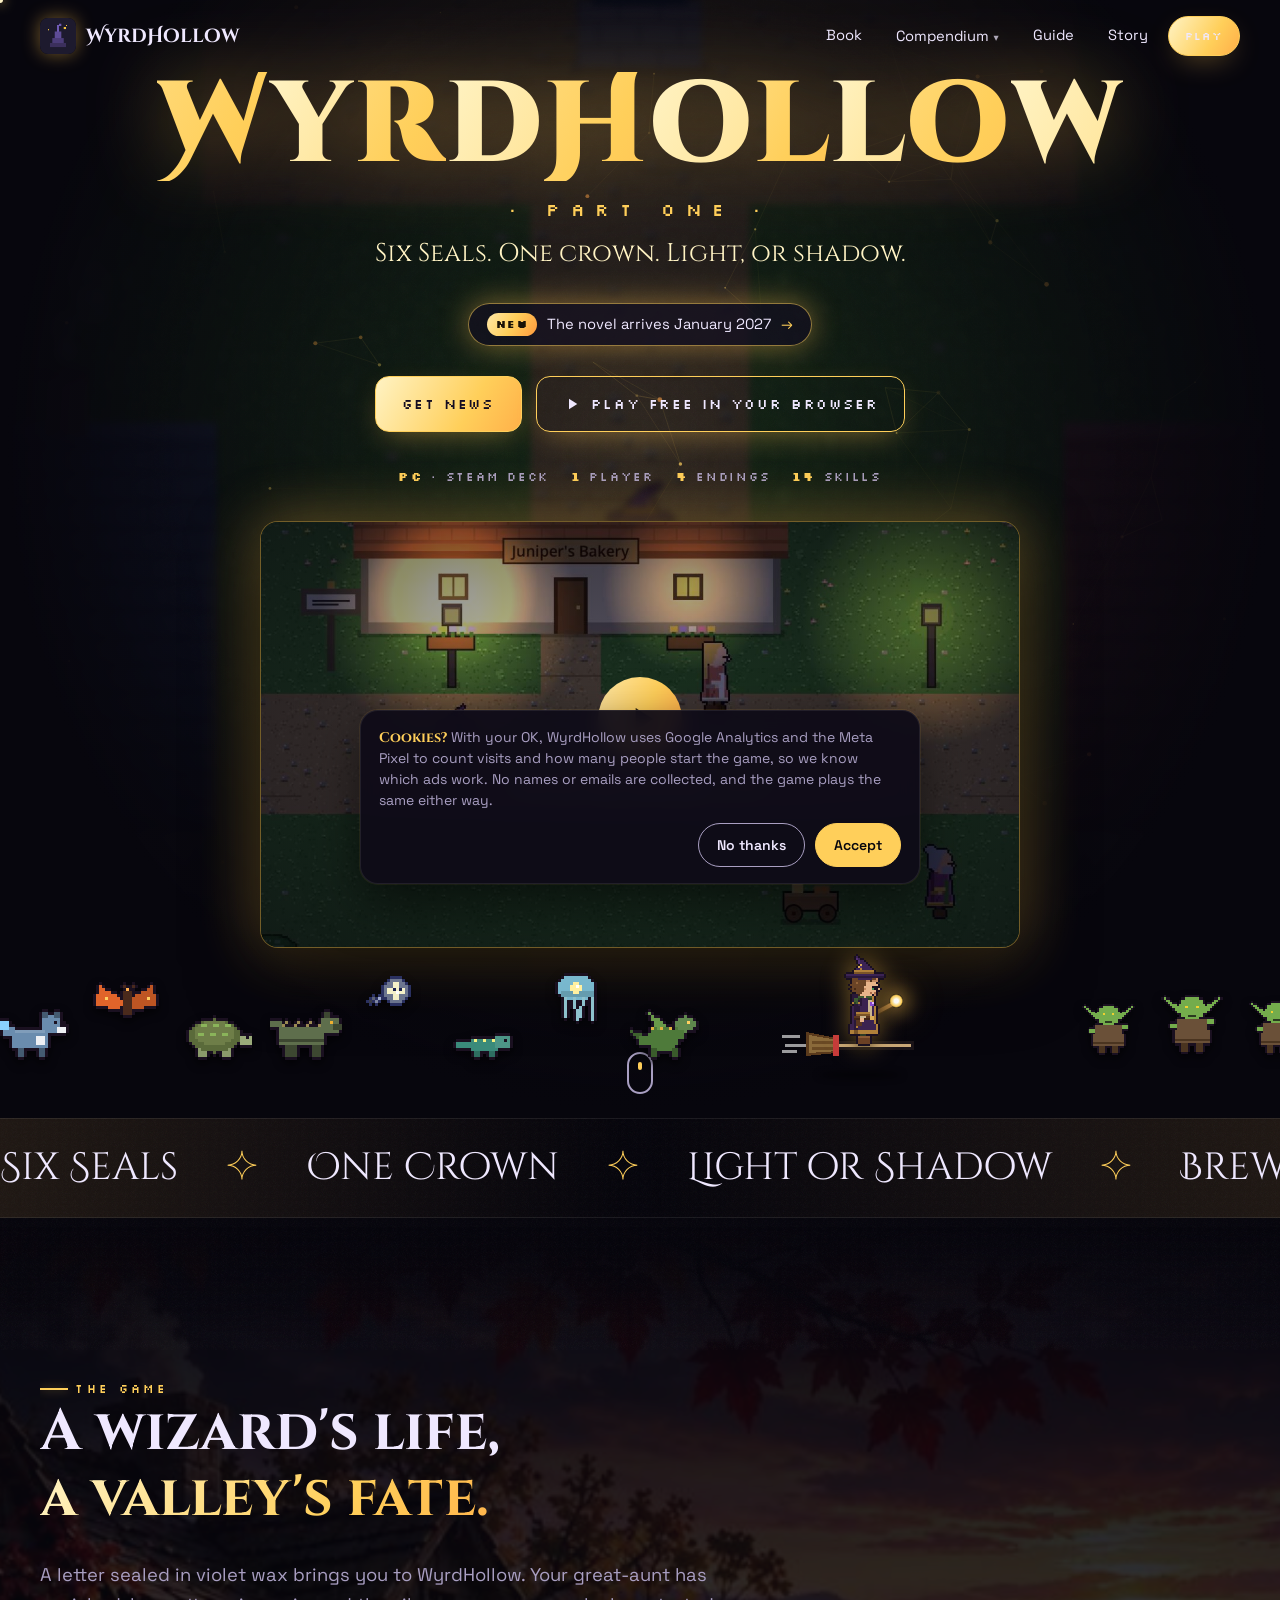
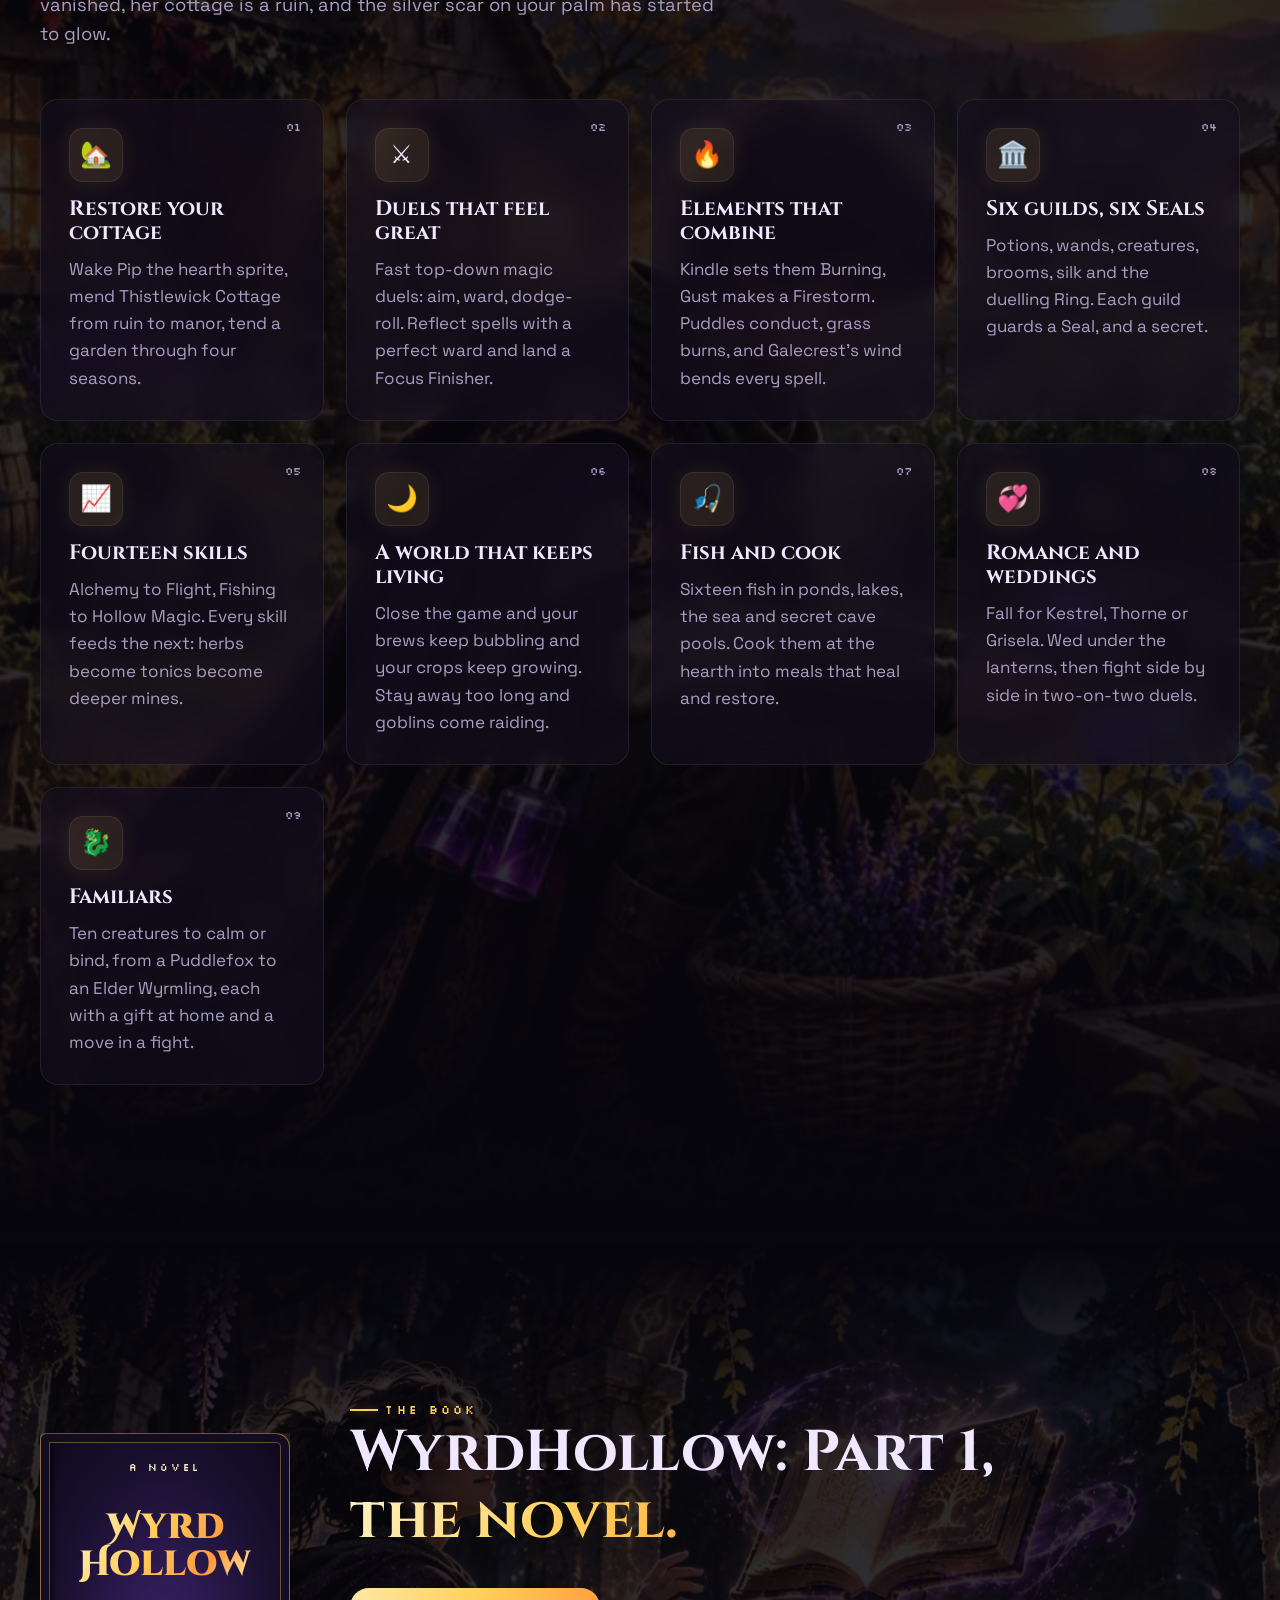
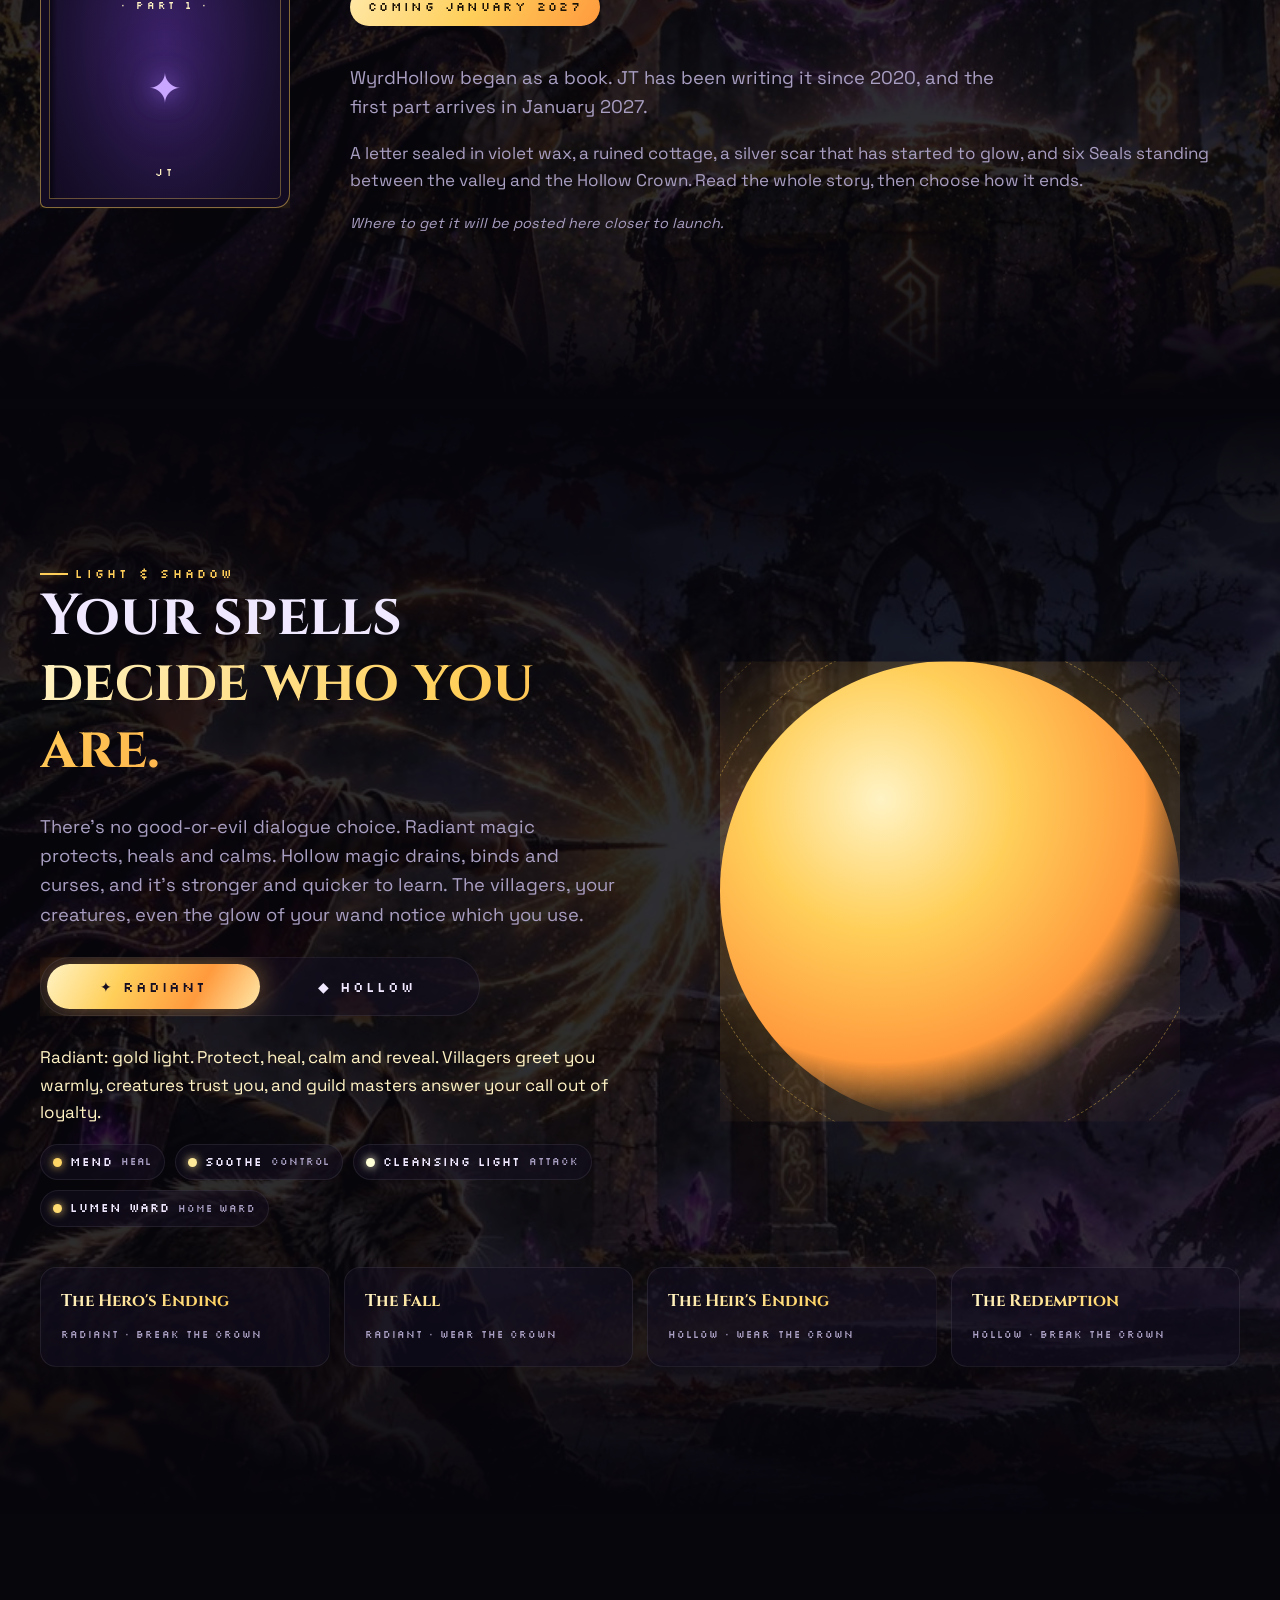
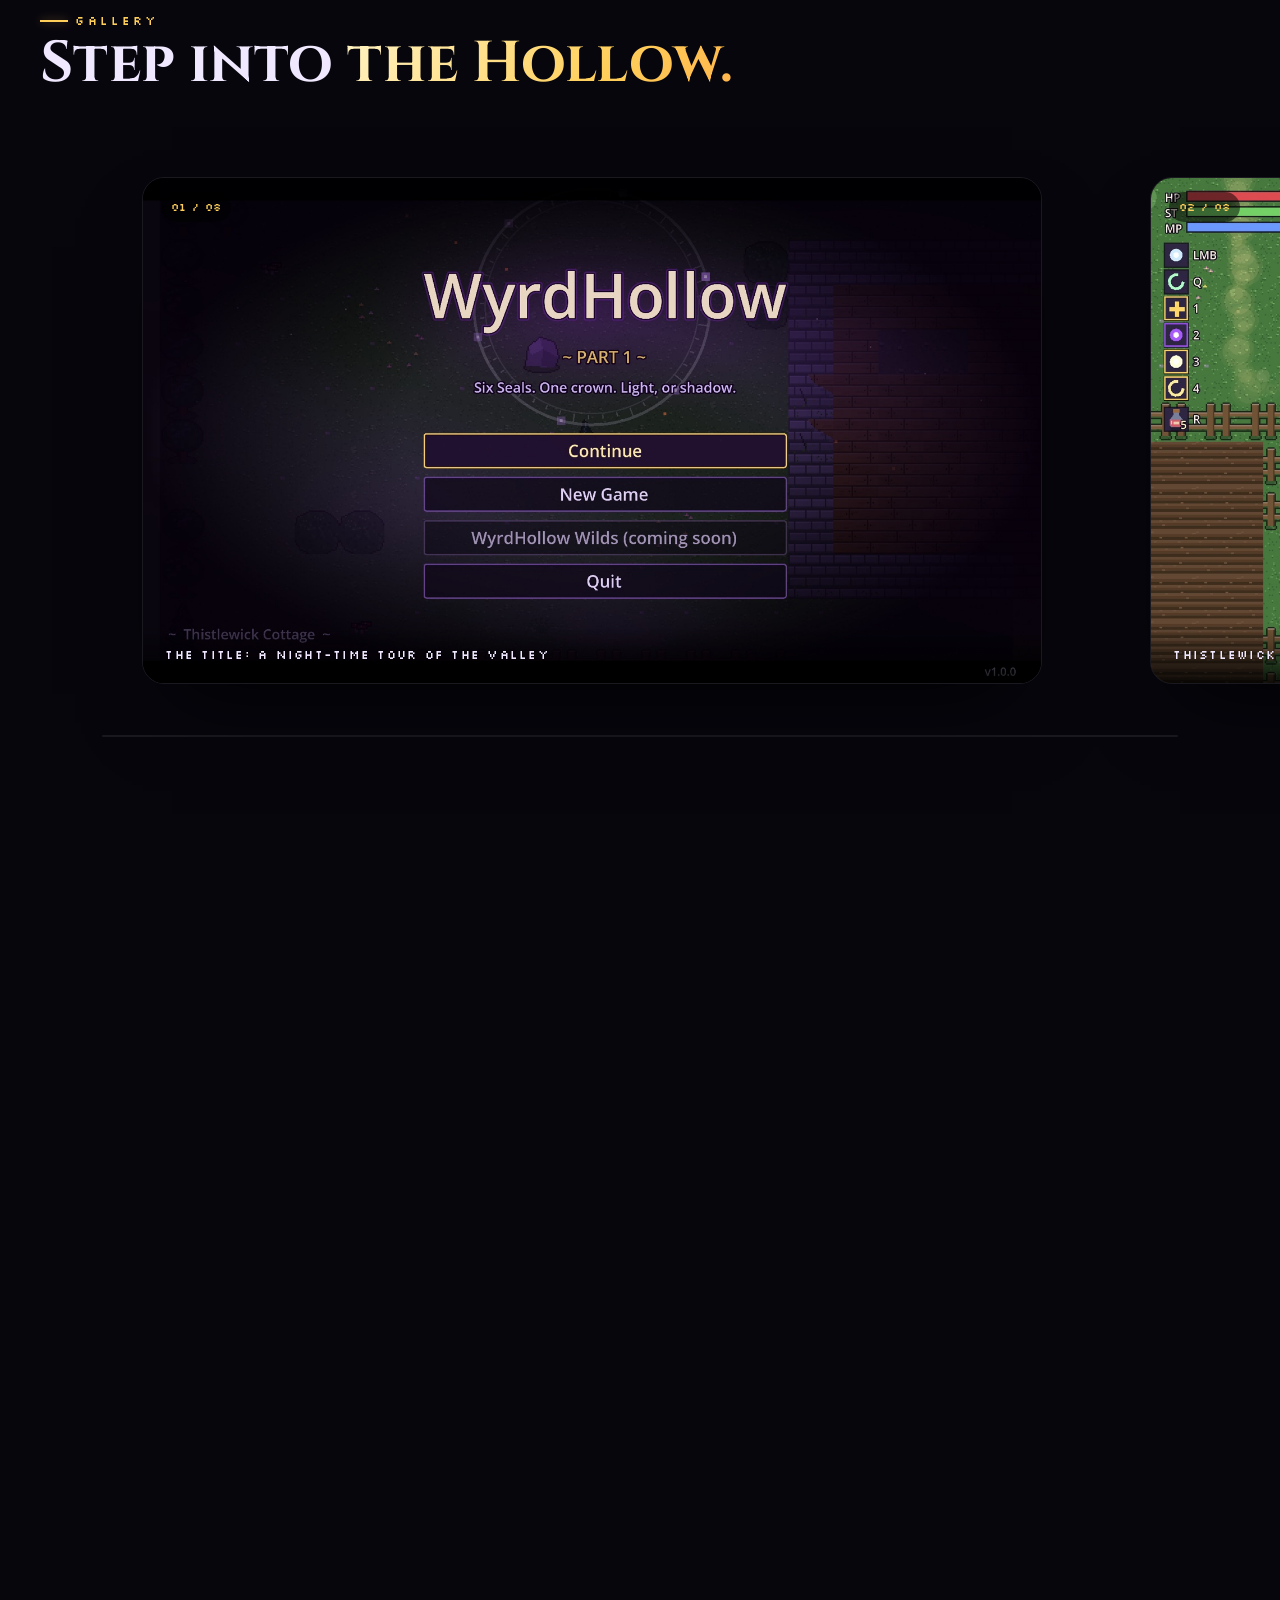
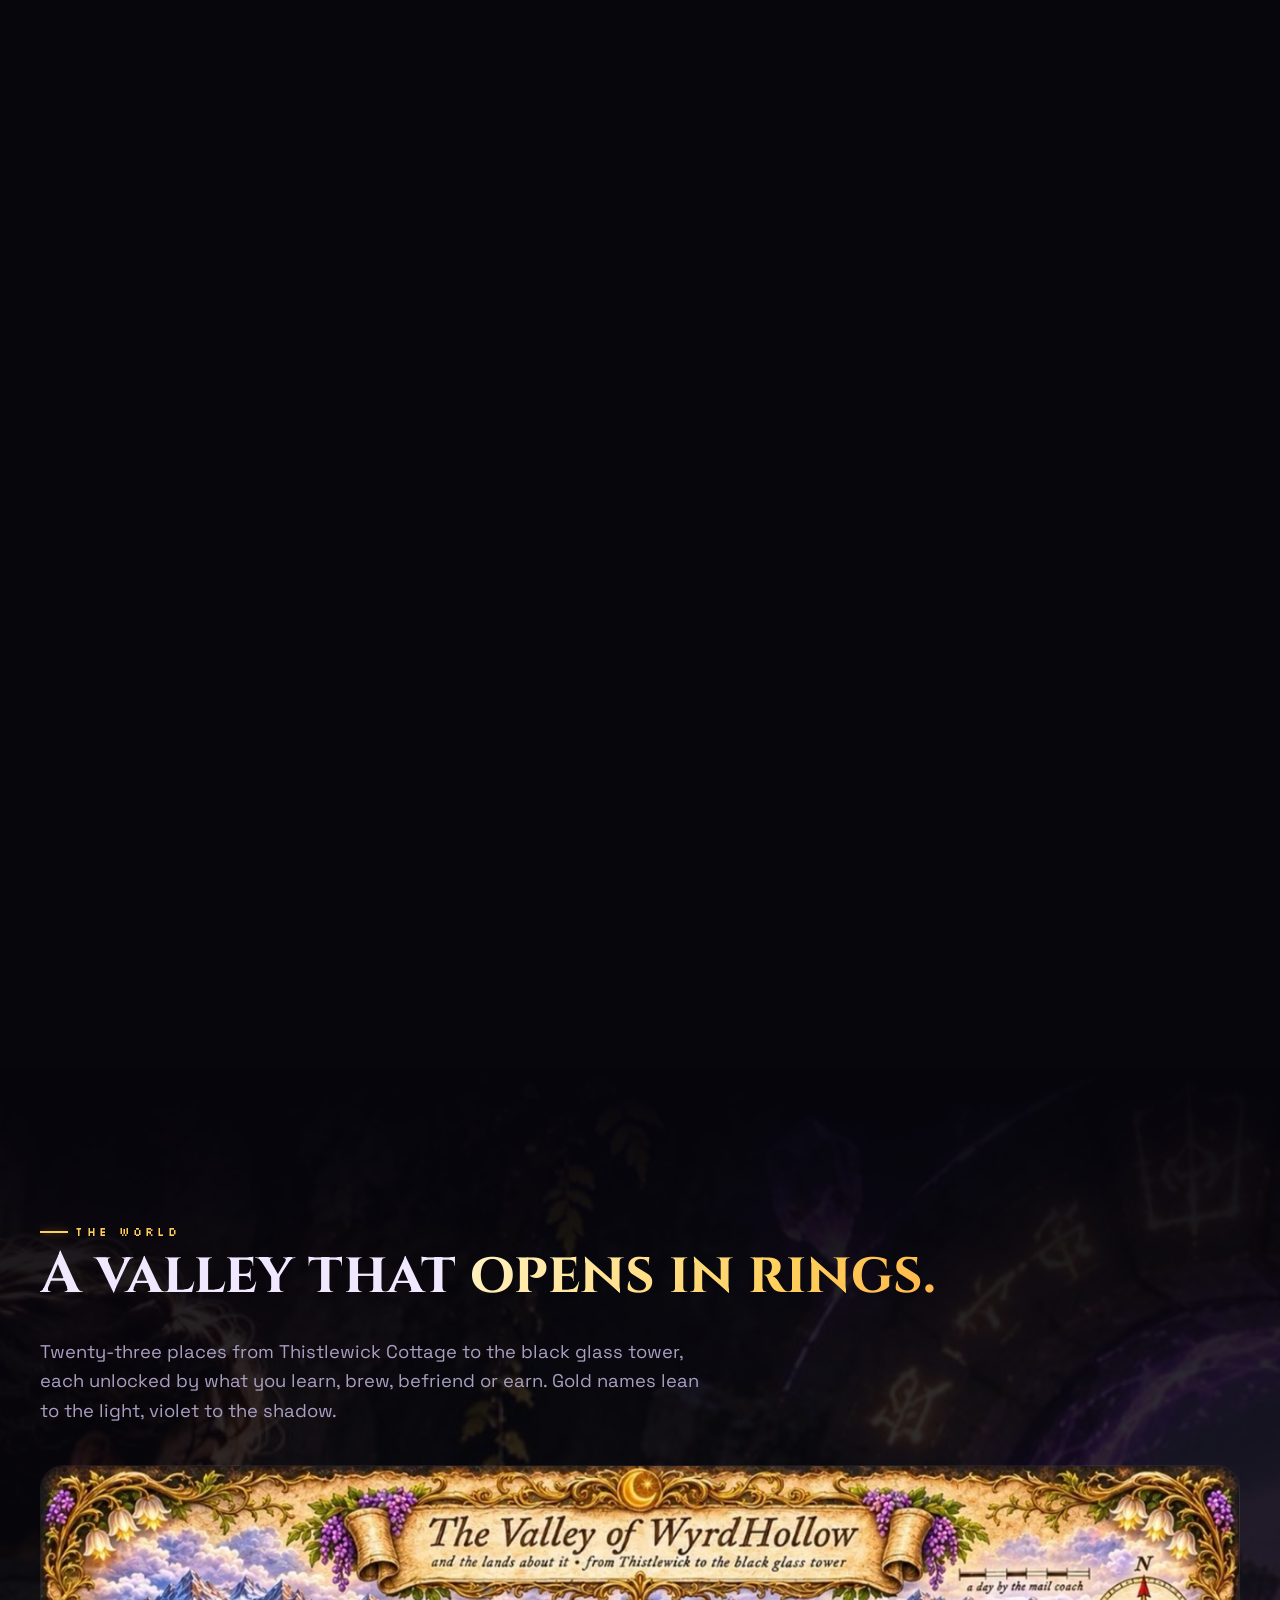
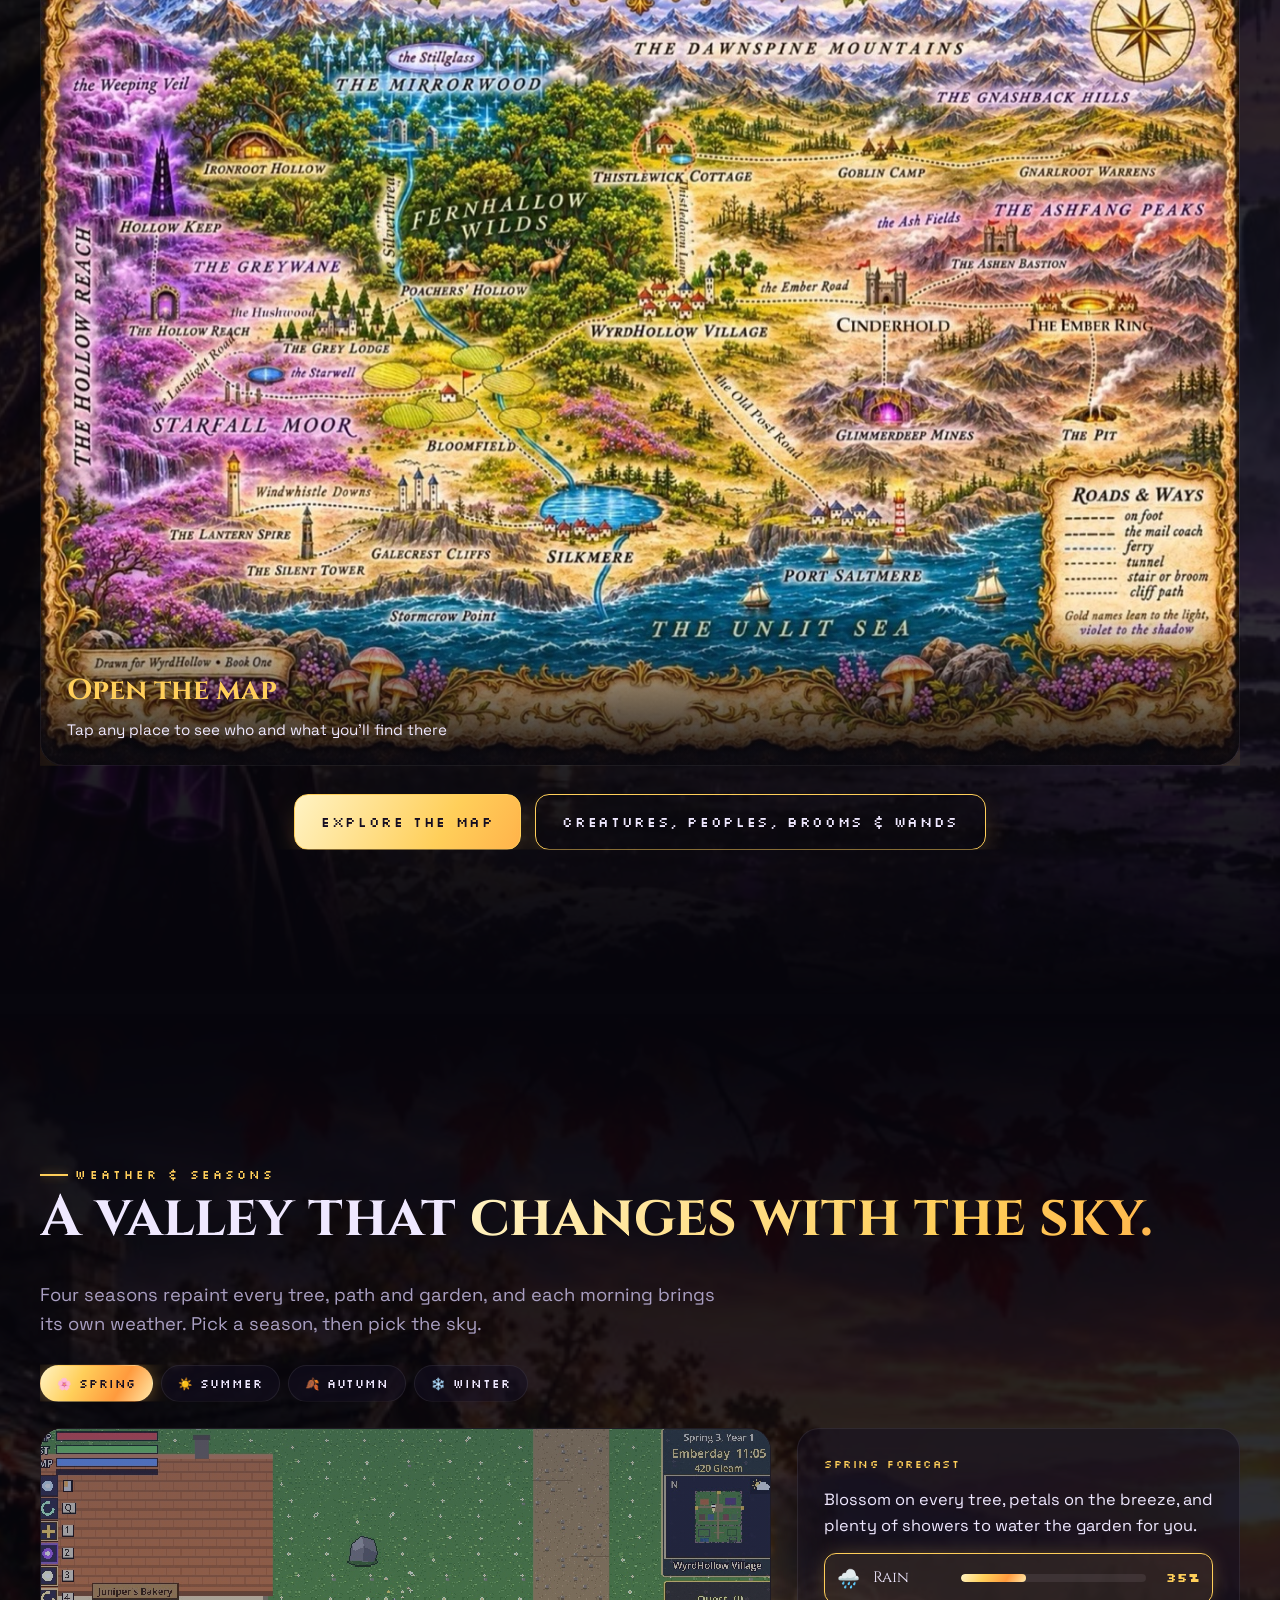
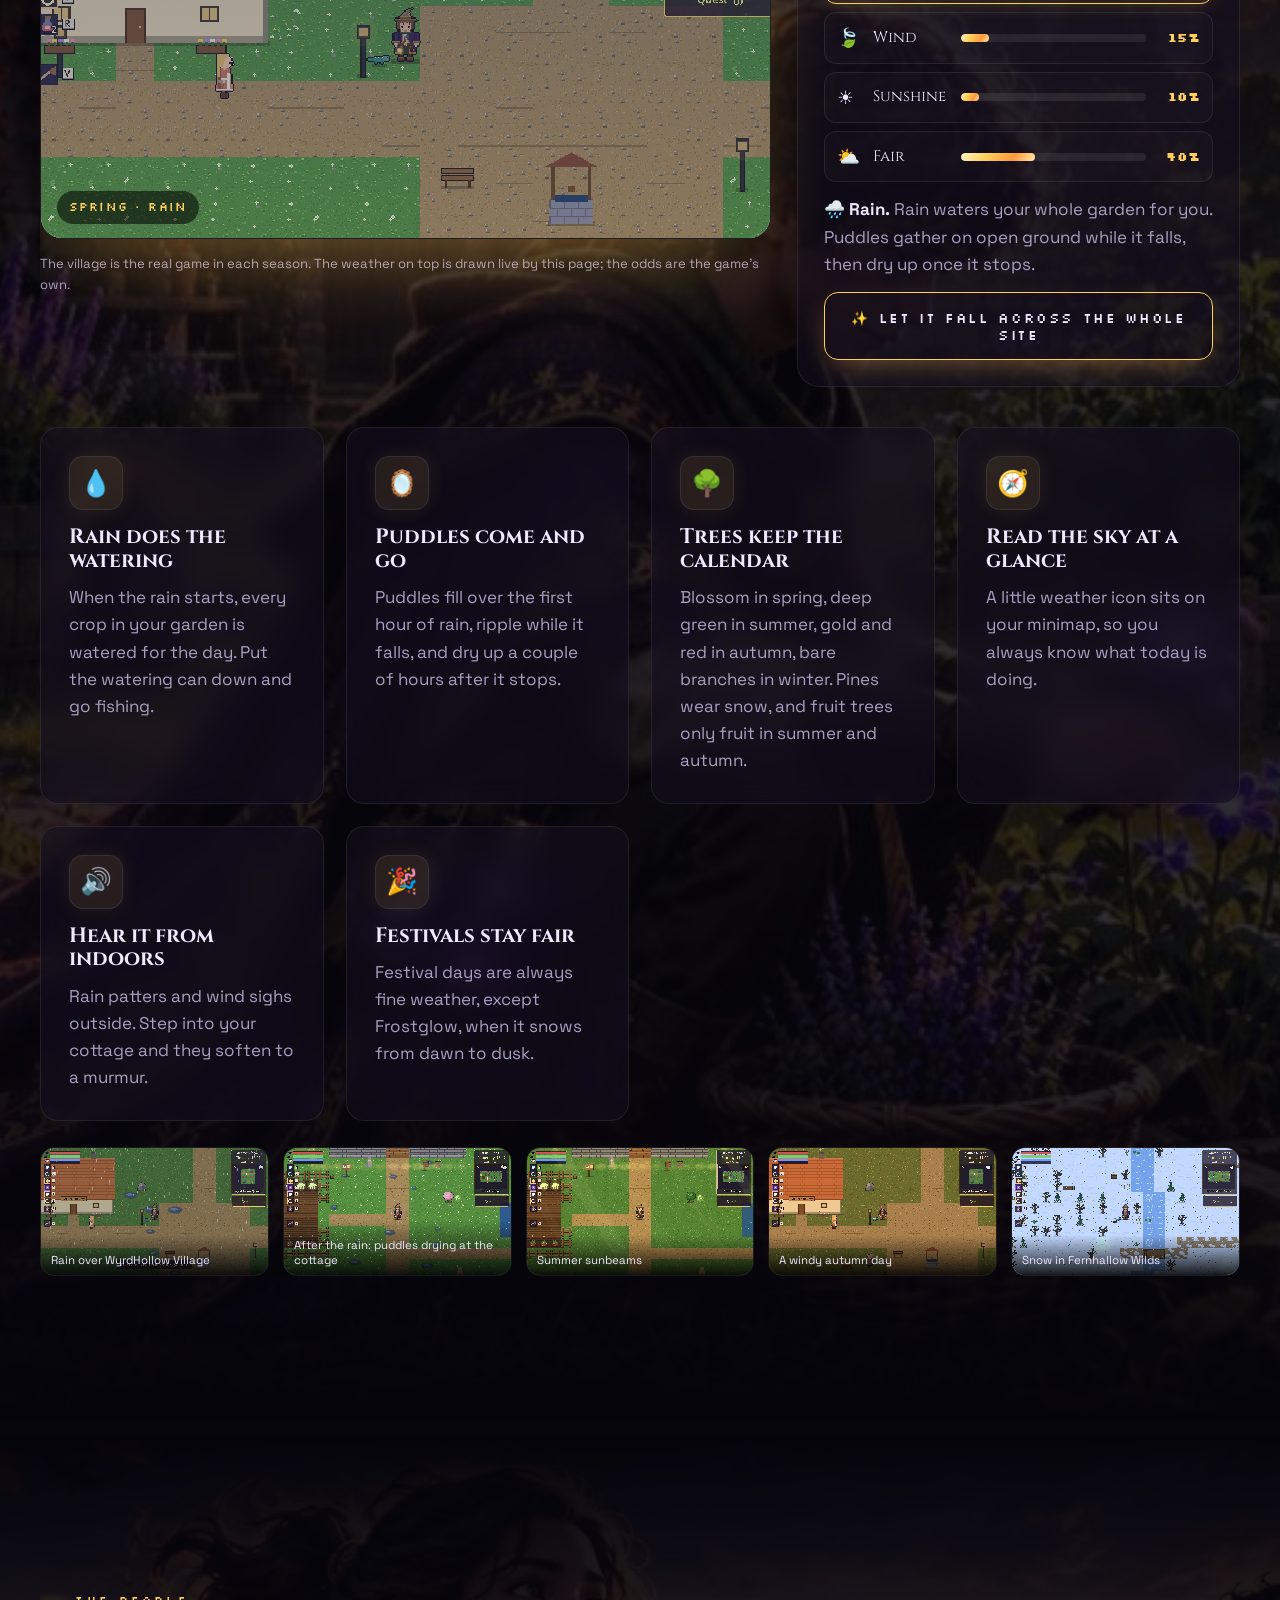
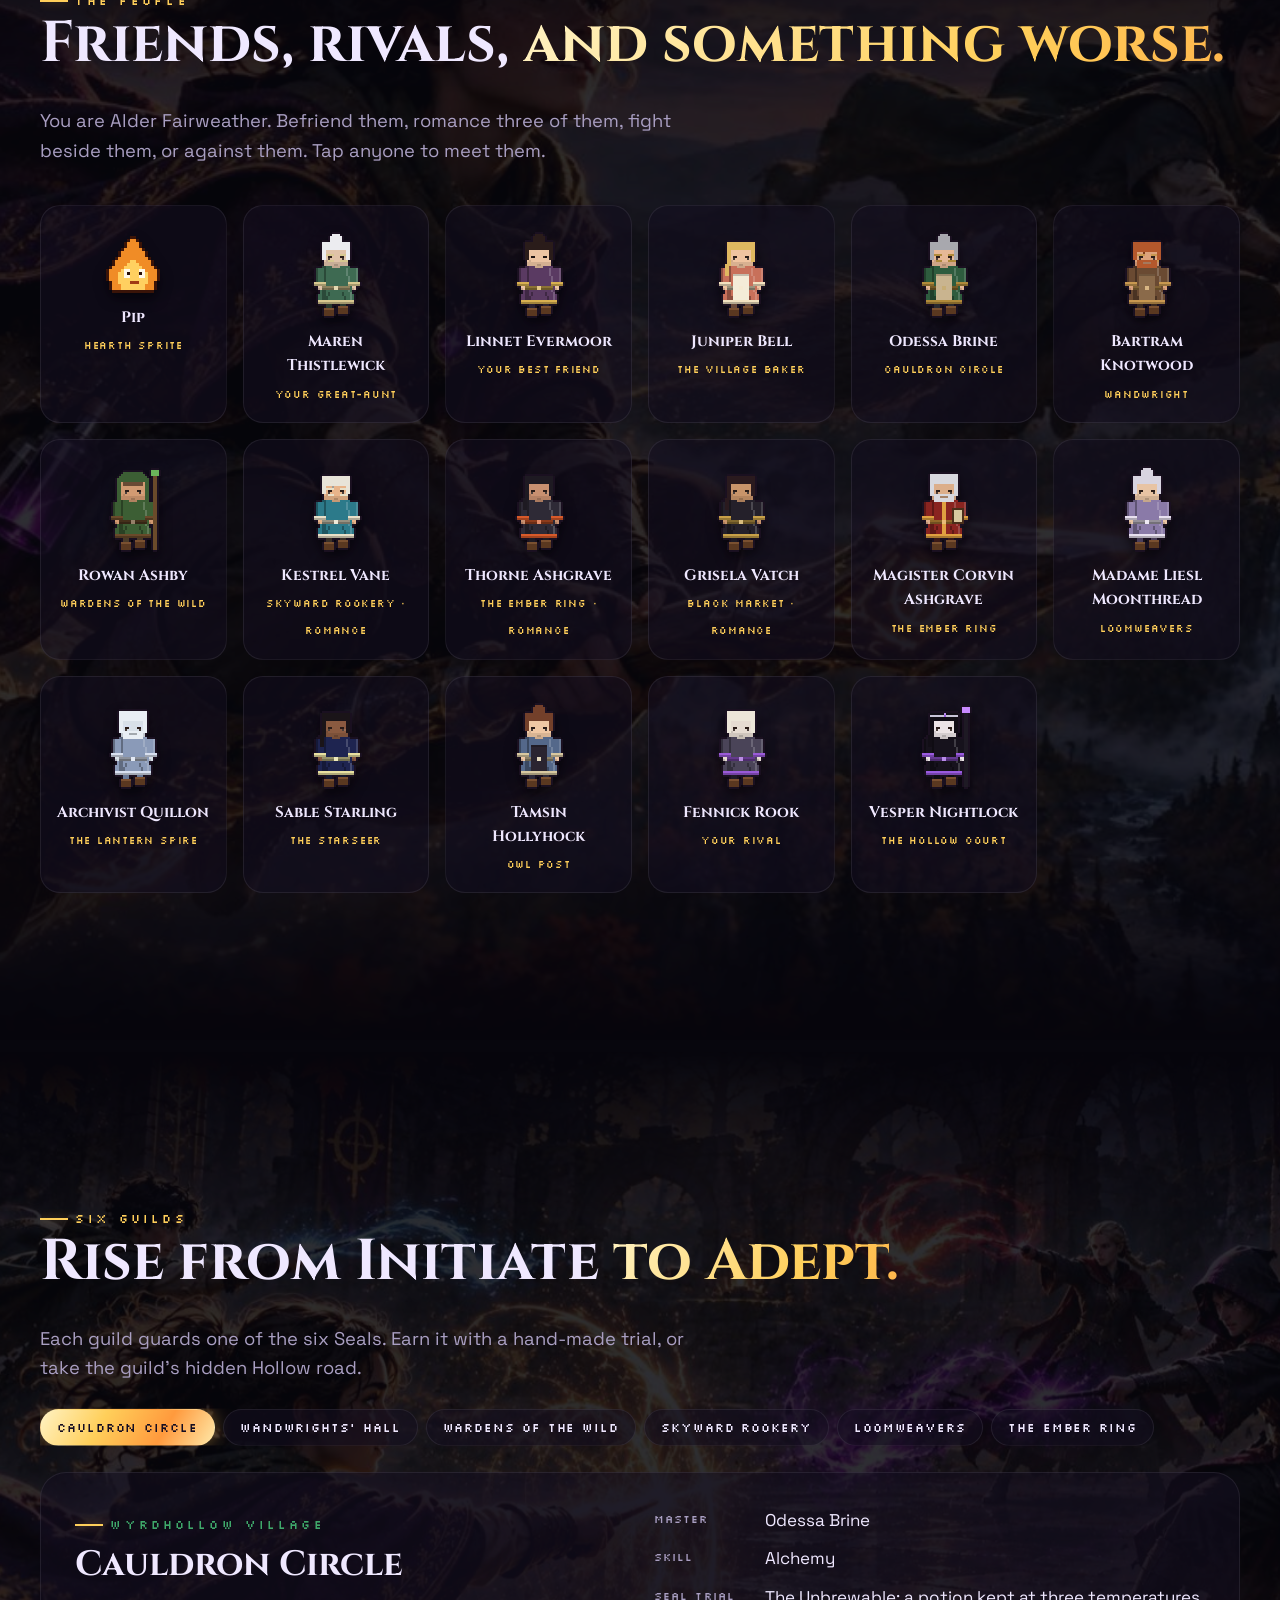
==== commit b3d704cf: "Get news replaces Wishlist on Steam; News off the top bar" ====
--- a/index.html
+++ b/index.html
@@ -48,7 +48,6 @@
 				</div>
 				<a href="#/guide" data-view="guide">Guide</a>
 				<a href="#/story" data-view="story">Story</a>
-				<a href="#" data-owl hidden>News</a>
 				<a class="btn" href="#/play" data-view="play" style="padding:10px 16px;font-size:.7rem">Play</a>
 			</nav>
 		</div>
@@ -65,7 +64,7 @@
 				<p class="tag">Six Seals. One crown. Light, or shadow.</p>
 				<a class="hero-book" href="#/#book"><b>NEW</b> The novel arrives January 2027 <span>→</span></a>
 				<div class="hero-ctas">
-					<a class="btn magnet" data-steam href="#"><svg viewBox="0 0 24 24" fill="currentColor"><path d="M12 2a10 10 0 0 0-10 9.4l5.4 2.2a2.8 2.8 0 0 1 1.6-.5h.2l2.4-3.5v-.1a3.8 3.8 0 1 1 3.8 3.8h-.1l-3.4 2.4v.1a2.8 2.8 0 0 1-5.6.3L2.4 14.8A10 10 0 1 0 12 2z"/></svg>Wishlist on Steam</a>
+					<a class="btn magnet" data-owl href="#" hidden>Get news</a>
 					<a class="btn ghost magnet" href="#/play"><svg viewBox="0 0 24 24" fill="currentColor"><path d="M8 5v14l11-7z"/></svg>Play free in your browser</a>
 				</div>
 				<div class="hero-meta"><span><b>PC</b> · STEAM DECK</span><span><b>1</b> PLAYER</span><span><b>4</b> ENDINGS</span><span><b>14</b> SKILLS</span></div>
@@ -260,7 +259,7 @@
 					<a class="ev-card" href="#/play"><span class="ev-ico"><svg viewBox="0 0 24 24" fill="currentColor" aria-hidden="true"><path d="M8 5v14l11-7z"/></svg></span><span><b>Play in your browser</b><small>Free, right here</small></span><i class="ev-tag live">Live</i></a>
 					<a class="ev-card" href="https://jtgill00.itch.io/wyrdhollow" target="_blank" rel="noopener"><span class="ev-ico"><svg viewBox="0 0 24 24" fill="currentColor" aria-hidden="true"><path d="M4 4h16l2 4v2a2.5 2.5 0 0 1-4.3 1.7A2.5 2.5 0 0 1 14 11.7a2.5 2.5 0 0 1-4 0A2.5 2.5 0 0 1 6.3 11.7 2.5 2.5 0 0 1 2 10V8zm0 9.5c.6.3 1.3.5 2 .5V19h12v-5c.7 0 1.4-.2 2-.5V21H4z"/></svg></span><span><b>itch.io</b><small>Play free on itch.io</small></span><i class="ev-tag live">Live</i></a>
 					<div class="ev-card soon"><img class="ev-app" src="assets/app-icon.png" alt="WyrdHollow app icon" width="56" height="56"><span><b>App Store</b><small>iPhone and iPad</small></span><i class="ev-tag">Coming soon</i></div>
-					<a class="ev-card" data-steam href="#"><span class="ev-ico"><svg viewBox="0 0 24 24" fill="currentColor" aria-hidden="true"><circle cx="12" cy="12" r="10" opacity=".25"/><circle cx="15.5" cy="9.5" r="3.2"/><circle cx="8.5" cy="15.5" r="2.4"/></svg></span><span><b>Steam</b><small>Wishlist it</small></span><i class="ev-tag">Coming soon</i></a>
+					<a class="ev-card" data-steam href="#"><span class="ev-ico"><svg viewBox="0 0 24 24" fill="currentColor" aria-hidden="true"><circle cx="12" cy="12" r="10" opacity=".25"/><circle cx="15.5" cy="9.5" r="3.2"/><circle cx="8.5" cy="15.5" r="2.4"/></svg></span><span><b>Steam</b><small>On its way</small></span><i class="ev-tag">Coming soon</i></a>
 				</div>
 				<div class="ev-social" data-reveal>
 					<a href="https://www.tiktok.com/@wyrdhollow" target="_blank" rel="noopener" aria-label="WyrdHollow on TikTok"><svg viewBox="0 0 24 24" fill="currentColor" aria-hidden="true"><path d="M15.5 3h-3v12.2a2.6 2.6 0 1 1-2.6-2.6c.3 0 .5 0 .8.1V9.6a5.7 5.7 0 1 0 4.800 5.6V9.3a7 7 0 0 0 4 1.3v-3a4 4 0 0 1-4-4.6z"/></svg><span>TikTok</span></a>
@@ -274,8 +273,8 @@
 			<div class="wrap" style="position:relative">
 				<span class="kicker" data-reveal>Coming to Steam</span>
 				<h2 class="grad-text" data-reveal>The valley is waiting.</h2>
-				<p class="lead" style="margin:0 auto 34px" data-reveal>Wishlist WyrdHollow: Part 1 to hear the moment it opens its gates.</p>
-				<div class="hero-ctas" data-reveal><a class="btn magnet" data-steam href="#">Wishlist on Steam</a><a class="btn ghost magnet" href="#/play">Play it now</a><a class="btn ghost magnet" href="#/guide">Read the guide</a></div>
+				<p class="lead" style="margin:0 auto 34px" data-reveal>Get news by owl to hear the moment WyrdHollow: Part 1 opens its gates.</p>
+				<div class="hero-ctas" data-reveal><a class="btn magnet" data-owl href="#" hidden>Get news</a><a class="btn ghost magnet" href="#/play">Play it now</a><a class="btn ghost magnet" href="#/guide">Read the guide</a></div>
 			</div>
 		</section>
 	</div>
@@ -421,6 +420,6 @@
 	<script src="js/data.js?v=14"></script>
 	<script src="js/content.js?v=18"></script>
 	<script src="js/world.js?v=1"></script>
-	<script src="js/app.js?v=21"></script>
+	<script src="js/app.js?v=22"></script>
 </body>
 </html>
